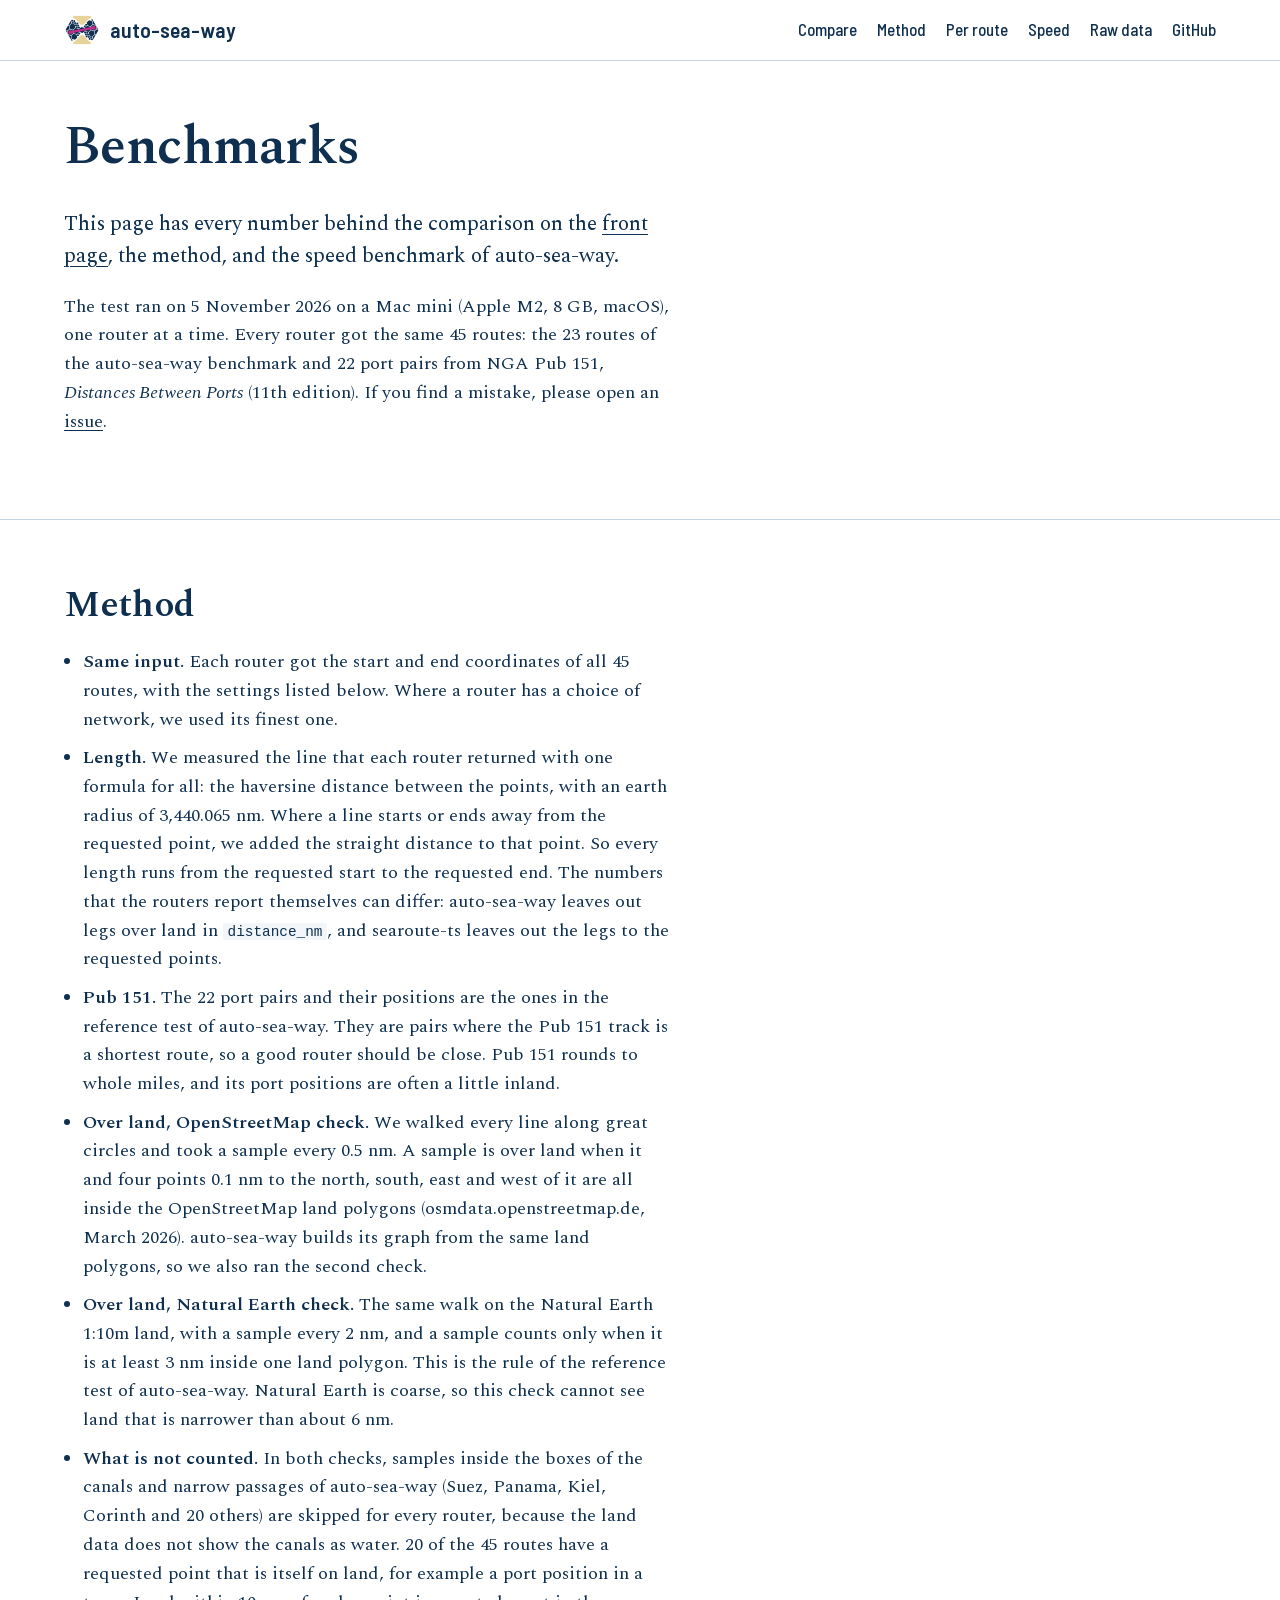
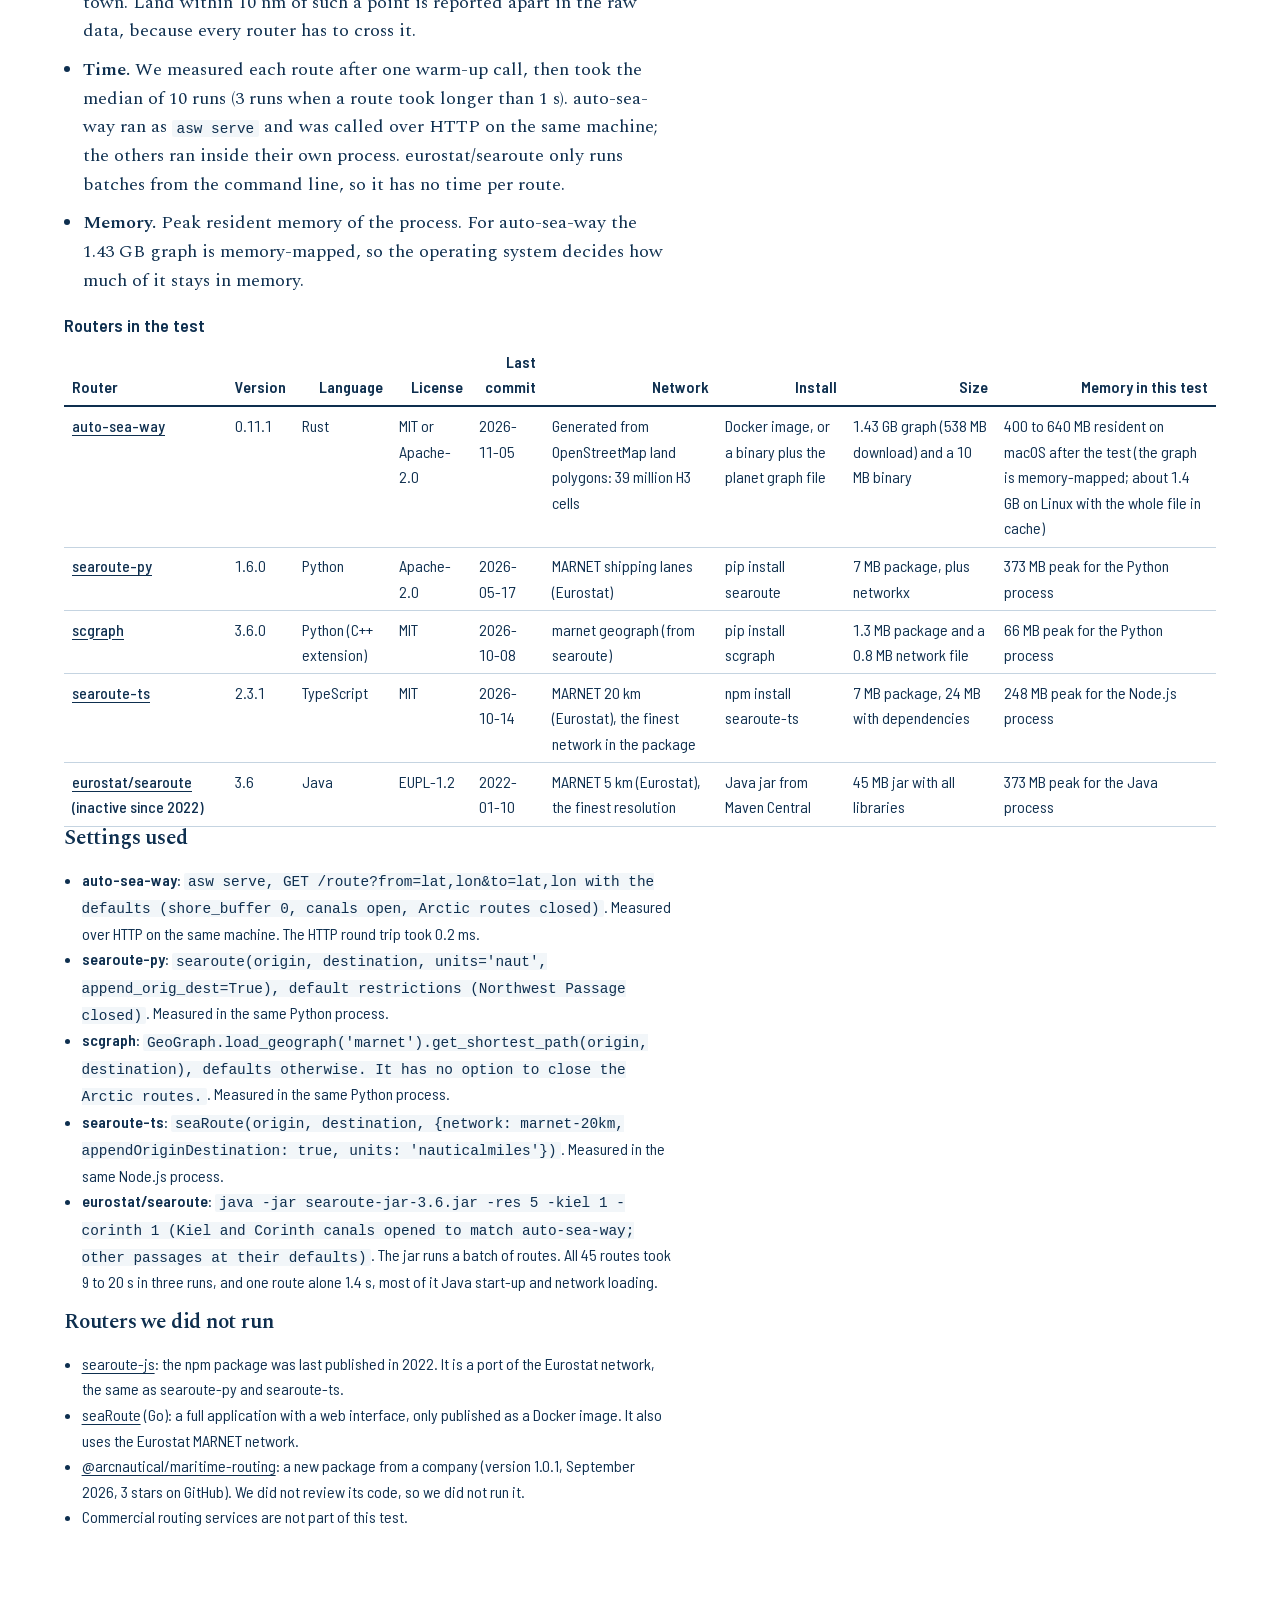
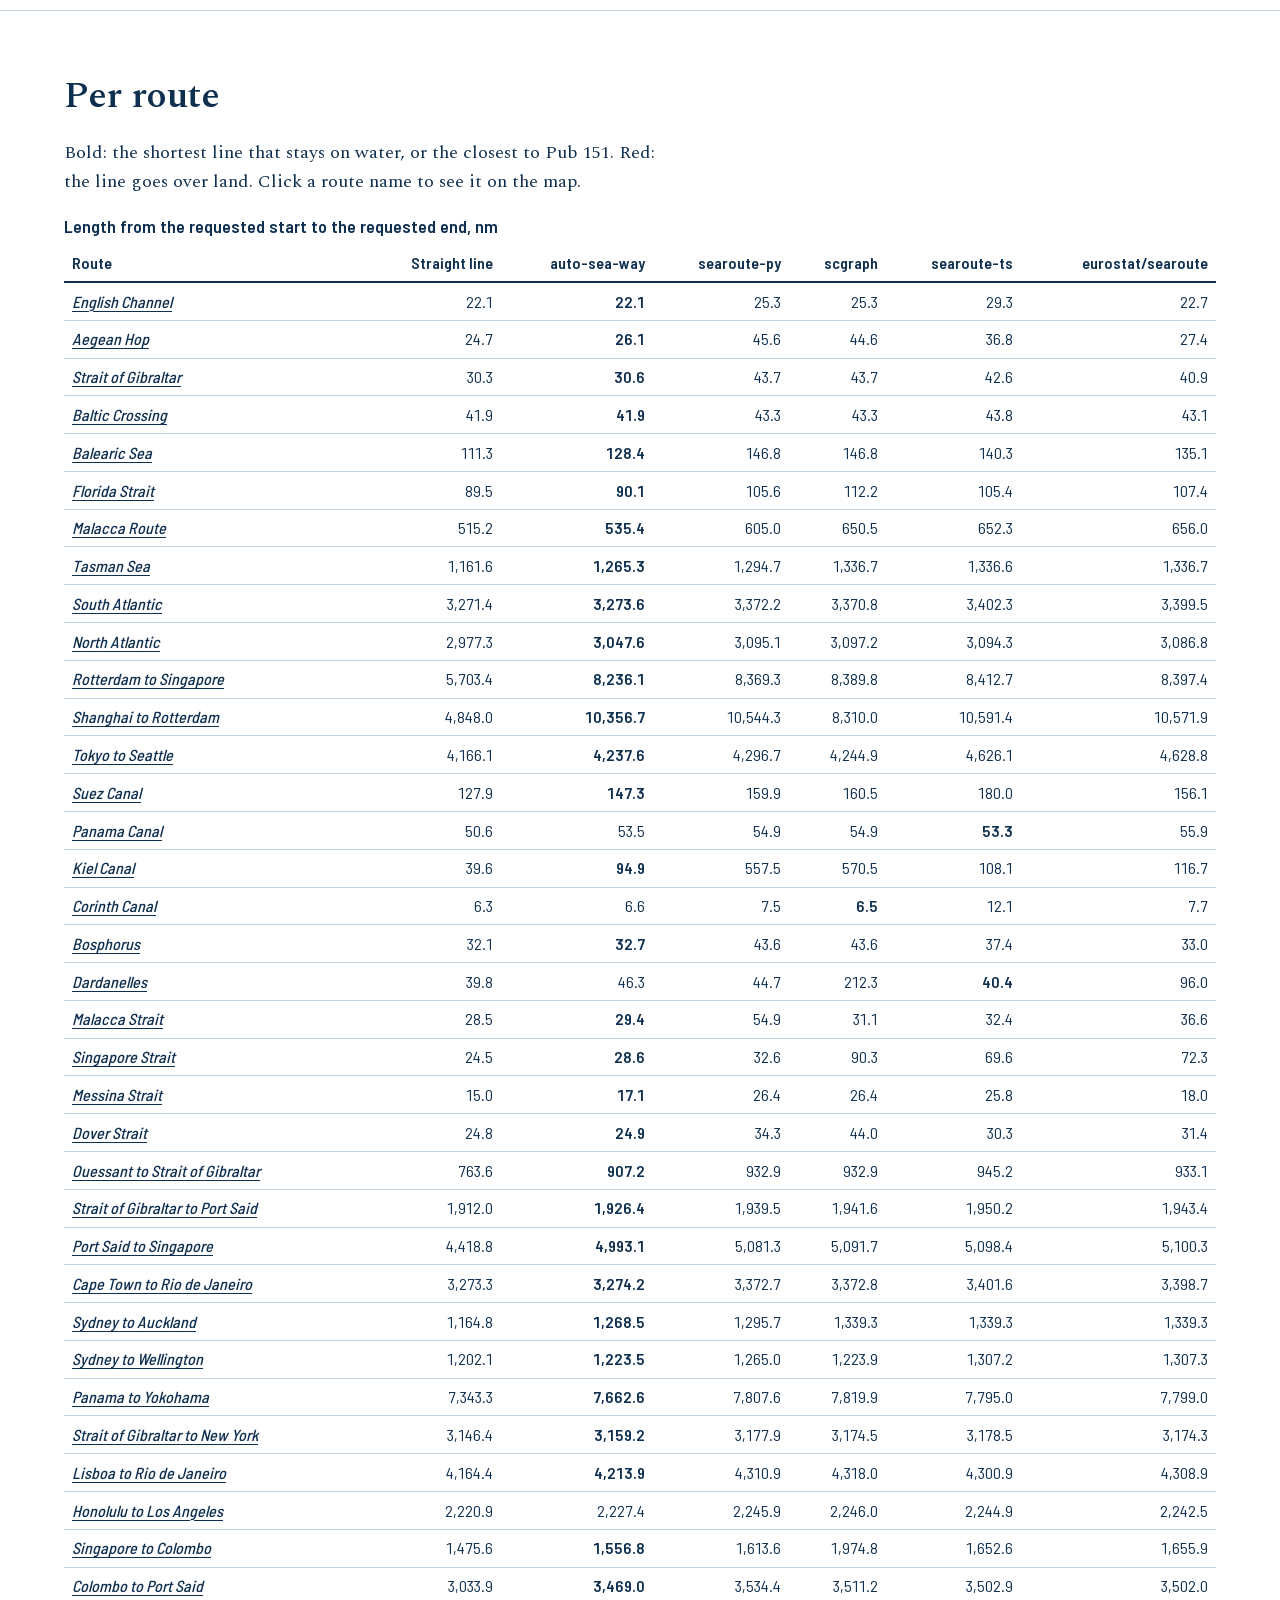
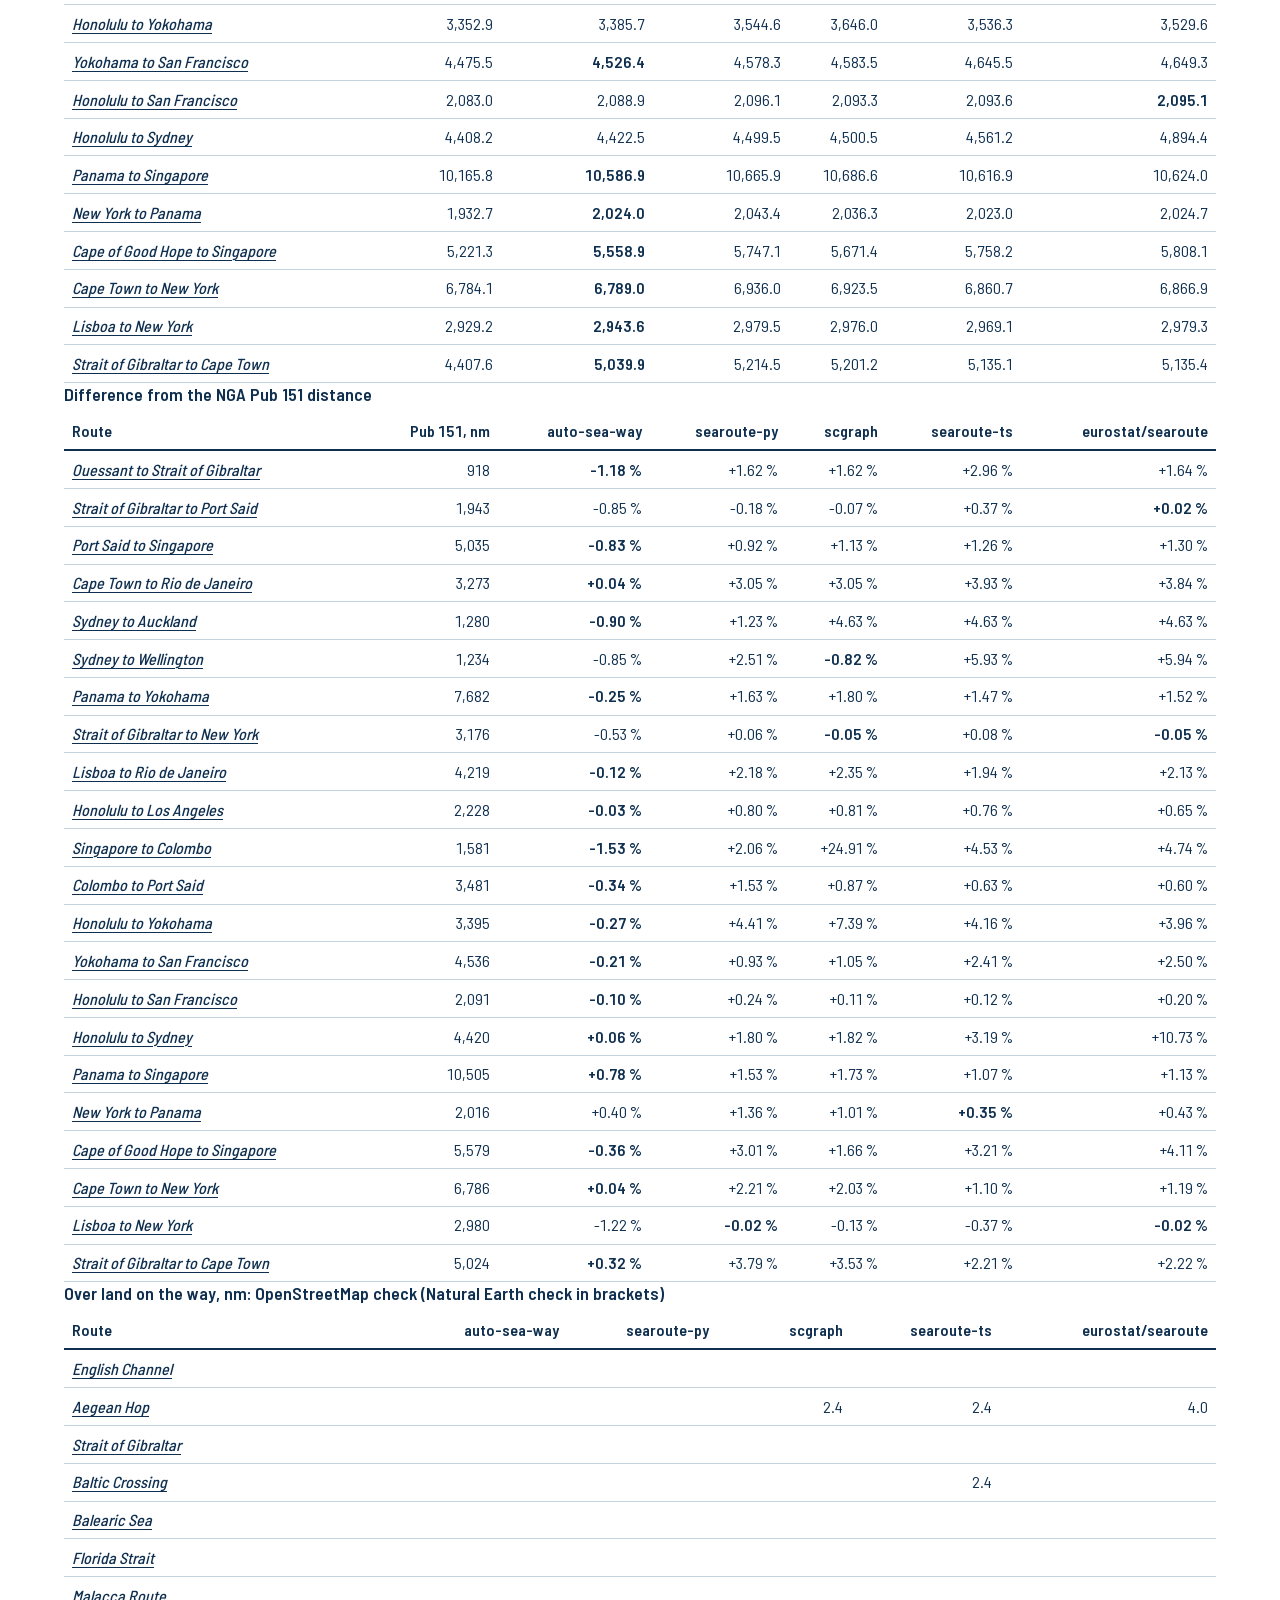
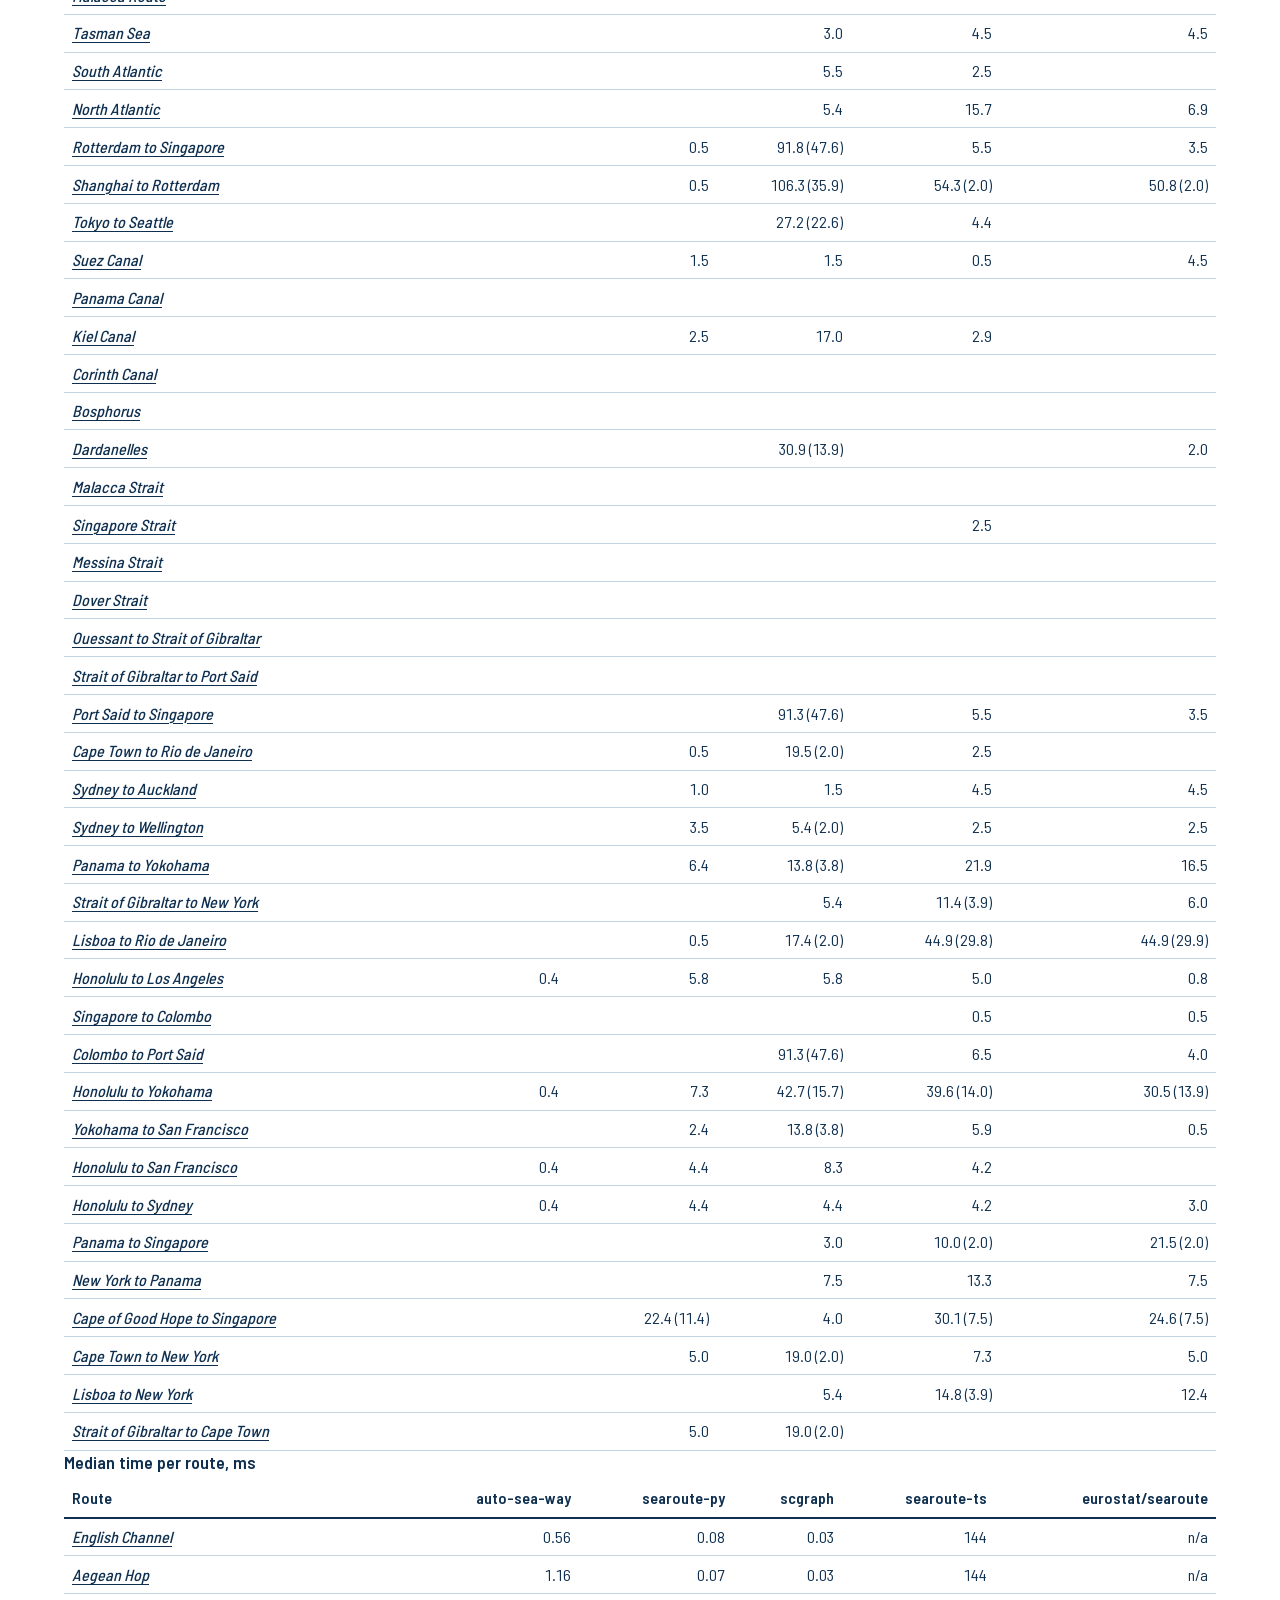
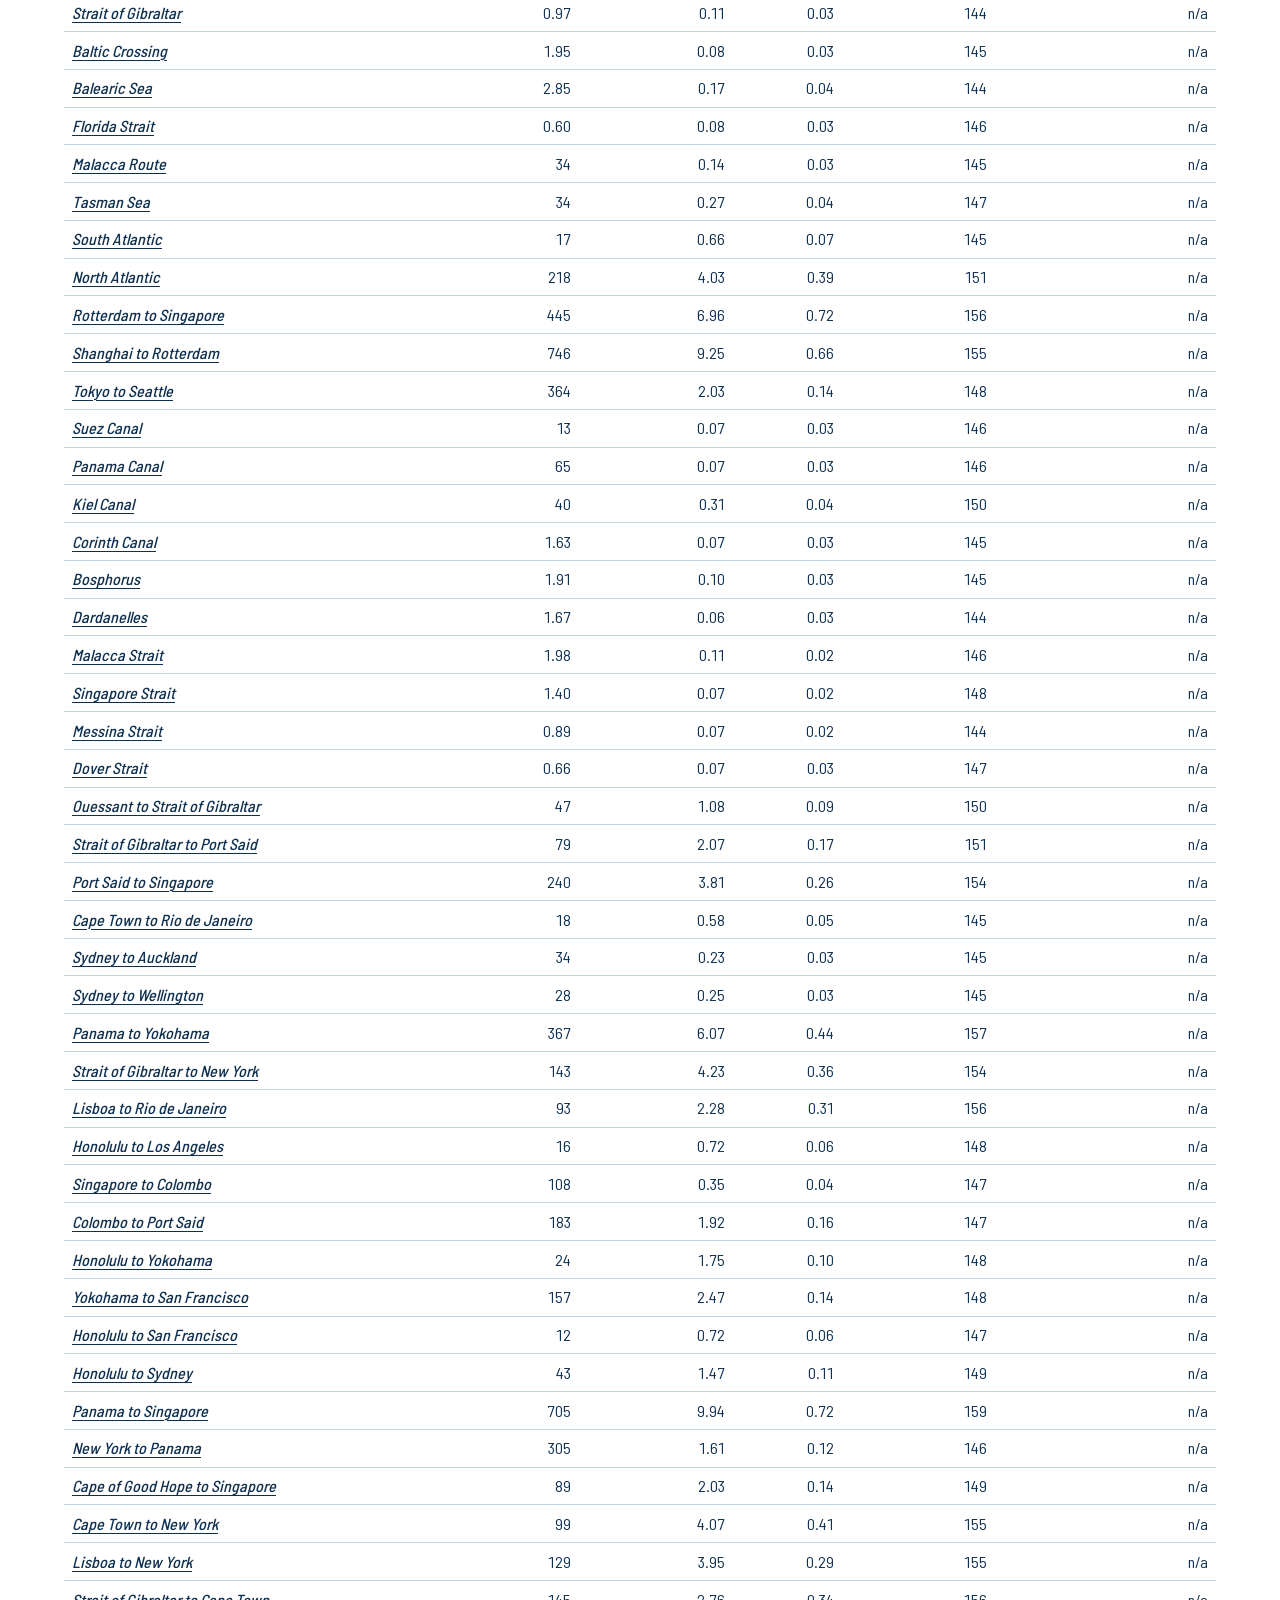
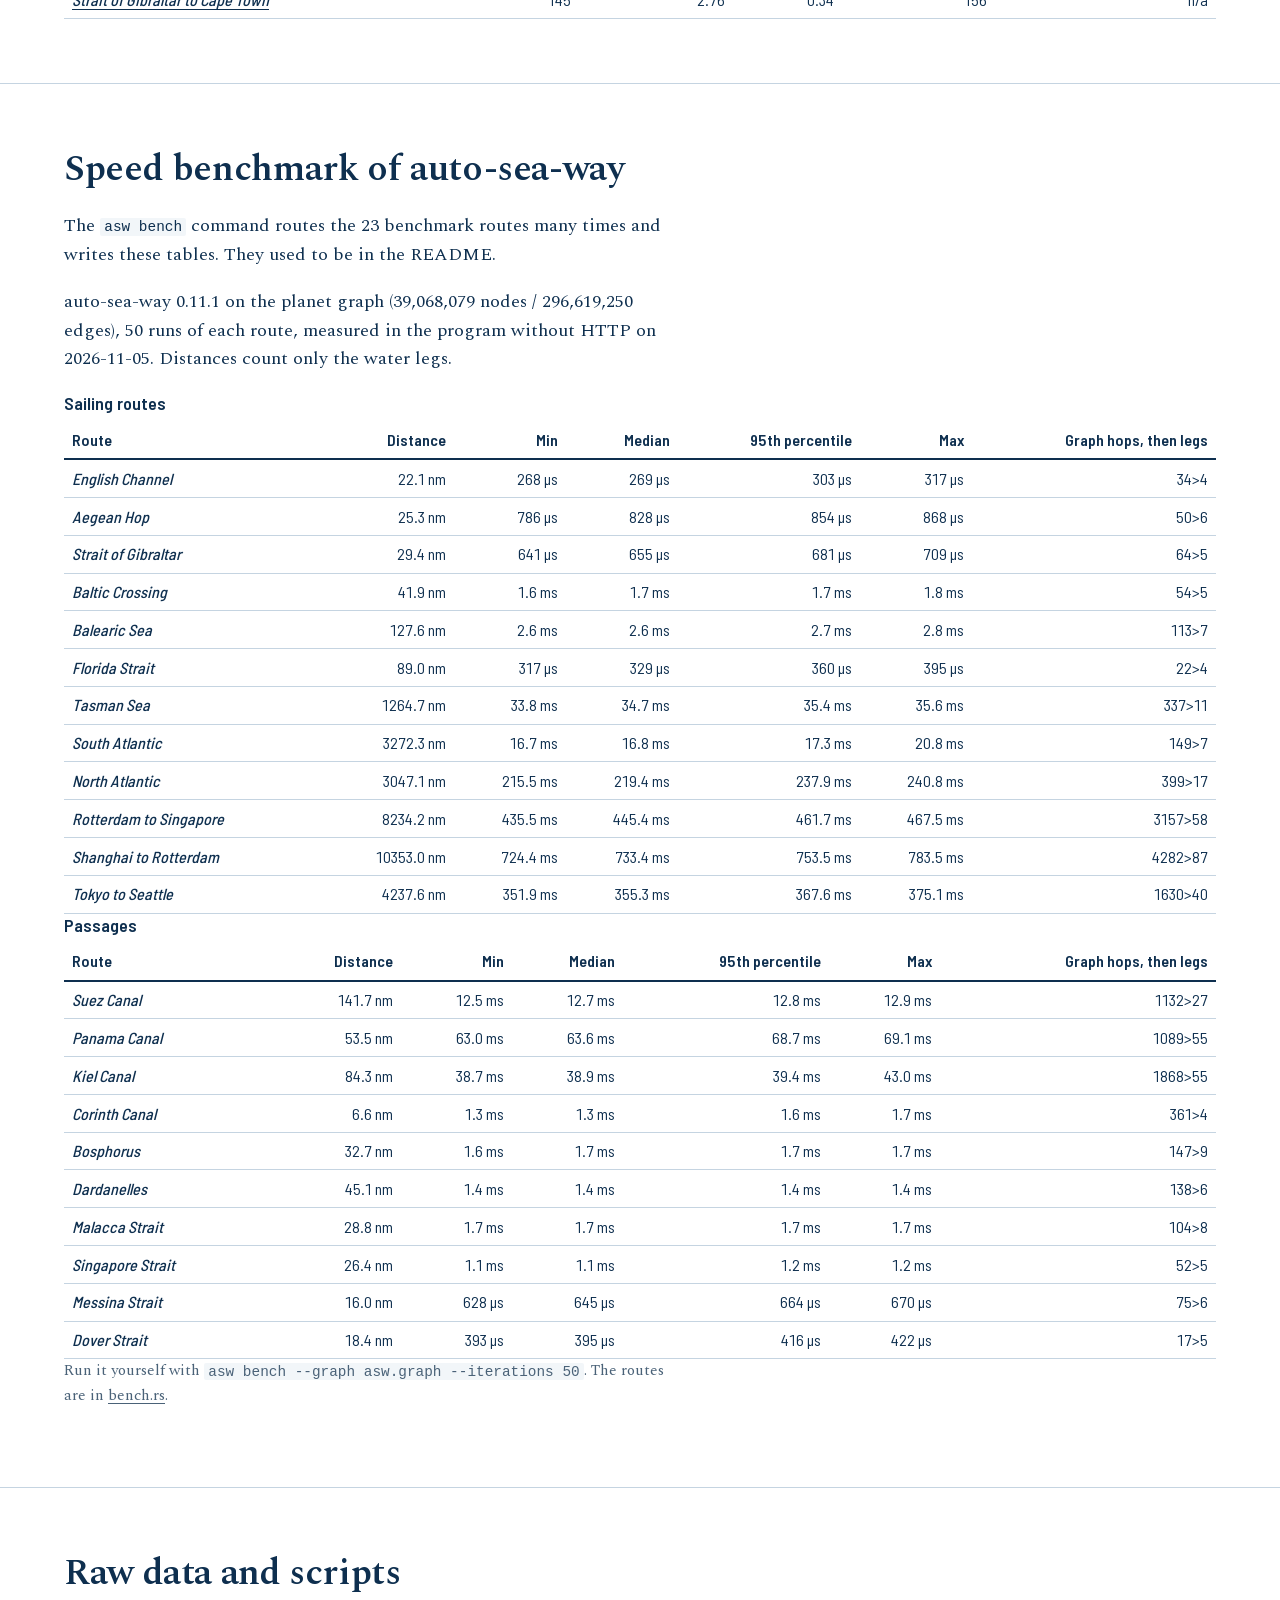
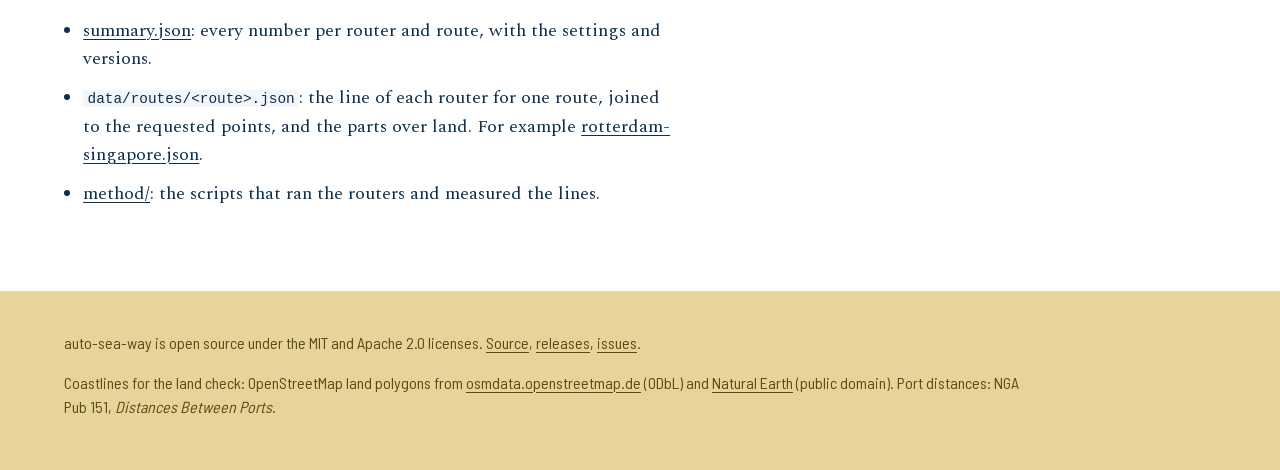
==== benchmarks.html @ 329eb4e3 "Website with the sea router comparison of 5 November 2026" ====
<!doctype html>
<html lang="en">
<head>
<meta charset="utf-8">
<meta name="viewport" content="width=device-width, initial-scale=1">
<title>auto-sea-way benchmarks</title>
<meta name="description" content="Method, per-route numbers and raw data of the comparison of auto-sea-way with four other open source sea routers, and the speed benchmark of auto-sea-way.">
<meta name="theme-color" content="#0e2f4f">
<link rel="icon" href="favicon.svg" type="image/svg+xml">
<link rel="apple-touch-icon" href="apple-touch-icon.png">
<link rel="stylesheet" href="style.css">
</head>
<body>
<a class="skip" href="#main">Skip to the content</a>
<header class="top">
  <div class="wrap">
    <a class="brand" href="./"><img src="img/logo.svg" alt="" width="36" height="36">auto-sea-way</a>
    <nav aria-label="Main">
      <a href="./#compare">Compare</a>
      <a href="#method">Method</a>
      <a href="#routes">Per route</a>
      <a href="#speed">Speed</a>
      <a href="#data">Raw data</a>
      <a href="https://github.com/auto-sea-way/asw">GitHub</a>
    </nav>
  </div>
</header>

<main id="main">
<section class="hero">
  <div class="wrap" style="display:block">
    <h1>Benchmarks</h1>
    <p class="lead">This page has every number behind the comparison on the <a href="./">front page</a>, the method, and the speed benchmark of auto-sea-way.</p>
    <p>The test ran on 5 November 2026 on a Mac mini (Apple M2, 8 GB, macOS), one router at a time. Every router got the same 45 routes: the 23 routes of the auto-sea-way benchmark and 22 port pairs from NGA Pub 151, <em>Distances Between Ports</em> (11th edition). If you find a mistake, please open an <a href="https://github.com/auto-sea-way/asw/issues">issue</a>.</p>
  </div>
</section>

<section id="method">
  <div class="wrap">
    <h2>Method</h2>
    <ul class="plain">
      <li><strong>Same input.</strong> Each router got the start and end coordinates of all 45 routes, with the settings listed below. Where a router has a choice of network, we used its finest one.</li>
      <li><strong>Length.</strong> We measured the line that each router returned with one formula for all: the haversine distance between the points, with an earth radius of 3,440.065 nm. Where a line starts or ends away from the requested point, we added the straight distance to that point. So every length runs from the requested start to the requested end. The numbers that the routers report themselves can differ: auto-sea-way leaves out legs over land in <code>distance_nm</code>, and searoute-ts leaves out the legs to the requested points.</li>
      <li><strong>Pub 151.</strong> The 22 port pairs and their positions are the ones in the reference test of auto-sea-way. They are pairs where the Pub 151 track is a shortest route, so a good router should be close. Pub 151 rounds to whole miles, and its port positions are often a little inland.</li>
      <li><strong>Over land, OpenStreetMap check.</strong> We walked every line along great circles and took a sample every 0.5 nm. A sample is over land when it and four points 0.1 nm to the north, south, east and west of it are all inside the OpenStreetMap land polygons (osmdata.openstreetmap.de, March 2026). auto-sea-way builds its graph from the same land polygons, so we also ran the second check.</li>
      <li><strong>Over land, Natural Earth check.</strong> The same walk on the Natural Earth 1:10m land, with a sample every 2 nm, and a sample counts only when it is at least 3 nm inside one land polygon. This is the rule of the reference test of auto-sea-way. Natural Earth is coarse, so this check cannot see land that is narrower than about 6 nm.</li>
      <li><strong>What is not counted.</strong> In both checks, samples inside the boxes of the canals and narrow passages of auto-sea-way (Suez, Panama, Kiel, Corinth and 20 others) are skipped for every router, because the land data does not show the canals as water. 20 of the 45 routes have a requested point that is itself on land, for example a port position in a town. Land within 10 nm of such a point is reported apart in the raw data, because every router has to cross it.</li>
      <li><strong>Time.</strong> We measured each route after one warm-up call, then took the median of 10 runs (3 runs when a route took longer than 1 s). auto-sea-way ran as <code>asw serve</code> and was called over HTTP on the same machine; the others ran inside their own process. eurostat/searoute only runs batches from the command line, so it has no time per route.</li>
      <li><strong>Memory.</strong> Peak resident memory of the process. For auto-sea-way the 1.43 GB graph is memory-mapped, so the operating system decides how much of it stays in memory.</li>
    </ul>
<!-- build:tools -->
<div class="scroll"><table>
<caption>Routers in the test</caption>
<thead><tr><th scope="col">Router</th><th scope="col">Version</th><th scope="col">Language</th><th scope="col">License</th><th scope="col">Last commit</th><th scope="col">Network</th><th scope="col">Install</th><th scope="col">Size</th><th scope="col">Memory in this test</th></tr></thead>
<tbody>
<tr><th scope="row"><a href="https://github.com/auto-sea-way/asw">auto-sea-way</a></th><td class="text">0.11.1</td><td class="text">Rust</td><td class="text">MIT or Apache-2.0</td><td class="text">2026-11-05</td><td class="text">Generated from OpenStreetMap land polygons: 39 million H3 cells</td><td class="text">Docker image, or a binary plus the planet graph file</td><td class="text">1.43 GB graph (538 MB download) and a 10 MB binary</td><td class="text">400 to 640 MB resident on macOS after the test (the graph is memory-mapped; about 1.4 GB on Linux with the whole file in cache)</td></tr>
<tr><th scope="row"><a href="https://github.com/genthalili/searoute-py">searoute-py</a></th><td class="text">1.6.0</td><td class="text">Python</td><td class="text">Apache-2.0</td><td class="text">2026-05-17</td><td class="text">MARNET shipping lanes (Eurostat)</td><td class="text">pip install searoute</td><td class="text">7 MB package, plus networkx</td><td class="text">373 MB peak for the Python process</td></tr>
<tr><th scope="row"><a href="https://github.com/connor-makowski/scgraph">scgraph</a></th><td class="text">3.6.0</td><td class="text">Python (C++ extension)</td><td class="text">MIT</td><td class="text">2026-10-08</td><td class="text">marnet geograph (from searoute)</td><td class="text">pip install scgraph</td><td class="text">1.3 MB package and a 0.8 MB network file</td><td class="text">66 MB peak for the Python process</td></tr>
<tr><th scope="row"><a href="https://github.com/mayurrawte/searoute-ts">searoute-ts</a></th><td class="text">2.3.1</td><td class="text">TypeScript</td><td class="text">MIT</td><td class="text">2026-10-14</td><td class="text">MARNET 20 km (Eurostat), the finest network in the package</td><td class="text">npm install searoute-ts</td><td class="text">7 MB package, 24 MB with dependencies</td><td class="text">248 MB peak for the Node.js process</td></tr>
<tr><th scope="row"><a href="https://github.com/eurostat/searoute">eurostat/searoute</a> (inactive since 2022)</th><td class="text">3.6</td><td class="text">Java</td><td class="text">EUPL-1.2</td><td class="text">2022-01-10</td><td class="text">MARNET 5 km (Eurostat), the finest resolution</td><td class="text">Java jar from Maven Central</td><td class="text">45 MB jar with all libraries</td><td class="text">373 MB peak for the Java process</td></tr>
</tbody></table></div>
<h3>Settings used</h3>
<ul class="note-list"><li><strong>auto-sea-way</strong>: <code>asw serve, GET /route?from=lat,lon&amp;to=lat,lon with the defaults (shore_buffer 0, canals open, Arctic routes closed)</code>. Measured over HTTP on the same machine. The HTTP round trip took 0.2 ms.</li><li><strong>searoute-py</strong>: <code>searoute(origin, destination, units=&#x27;naut&#x27;, append_orig_dest=True), default restrictions (Northwest Passage closed)</code>. Measured in the same Python process.</li><li><strong>scgraph</strong>: <code>GeoGraph.load_geograph(&#x27;marnet&#x27;).get_shortest_path(origin, destination), defaults otherwise. It has no option to close the Arctic routes.</code>. Measured in the same Python process.</li><li><strong>searoute-ts</strong>: <code>seaRoute(origin, destination, {network: marnet-20km, appendOriginDestination: true, units: &#x27;nauticalmiles&#x27;})</code>. Measured in the same Node.js process.</li><li><strong>eurostat/searoute</strong>: <code>java -jar searoute-jar-3.6.jar -res 5 -kiel 1 -corinth 1 (Kiel and Corinth canals opened to match auto-sea-way; other passages at their defaults)</code>. The jar runs a batch of routes. All 45 routes took 9 to 20 s in three runs, and one route alone 1.4 s, most of it Java start-up and network loading.</li></ul>
<!-- /build:tools -->
    <h3>Routers we did not run</h3>
    <ul class="note-list">
      <li><a href="https://github.com/johnx25bd/searoute">searoute-js</a>: the npm package was last published in 2022. It is a port of the Eurostat network, the same as searoute-py and searoute-ts.</li>
      <li><a href="https://github.com/captv89/seaRoute">seaRoute</a> (Go): a full application with a web interface, only published as a Docker image. It also uses the Eurostat MARNET network.</li>
      <li><a href="https://www.npmjs.com/package/@arcnautical/maritime-routing">@arcnautical/maritime-routing</a>: a new package from a company (version 1.0.1, September 2026, 3 stars on GitHub). We did not review its code, so we did not run it.</li>
      <li>Commercial routing services are not part of this test.</li>
    </ul>
  </div>
</section>

<section id="routes">
  <div class="wrap">
    <h2>Per route</h2>
    <p>Bold: the shortest line that stays on water, or the closest to Pub 151. Red: the line goes over land. Click a route name to see it on the map.</p>
<!-- build:length -->
<div class="scroll"><table>
<caption>Length from the requested start to the requested end, nm</caption>
<thead><tr><th scope="col">Route</th><th scope="col">Straight line</th><th scope="col">auto-sea-way</th><th scope="col">searoute-py</th><th scope="col">scgraph</th><th scope="col">searoute-ts</th><th scope="col">eurostat/searoute</th></tr></thead>
<tbody>
<tr><th scope="row"><a class="water" href="index.html#route=english-channel">English Channel</a></th><td>22.1</td><td class="best">22.1</td><td class="">25.3</td><td class="">25.3</td><td class="">29.3</td><td class="">22.7</td></tr>
<tr><th scope="row"><a class="water" href="index.html#route=aegean-hop">Aegean Hop</a></th><td>24.7</td><td class="best">26.1</td><td class="">45.6</td><td class="land">44.6</td><td class="land">36.8</td><td class="land">27.4</td></tr>
<tr><th scope="row"><a class="water" href="index.html#route=strait-of-gibraltar">Strait of Gibraltar</a></th><td>30.3</td><td class="best">30.6</td><td class="">43.7</td><td class="">43.7</td><td class="">42.6</td><td class="">40.9</td></tr>
<tr><th scope="row"><a class="water" href="index.html#route=baltic-crossing">Baltic Crossing</a></th><td>41.9</td><td class="best">41.9</td><td class="">43.3</td><td class="">43.3</td><td class="land">43.8</td><td class="">43.1</td></tr>
<tr><th scope="row"><a class="water" href="index.html#route=balearic-sea">Balearic Sea</a></th><td>111.3</td><td class="best">128.4</td><td class="">146.8</td><td class="">146.8</td><td class="">140.3</td><td class="">135.1</td></tr>
<tr><th scope="row"><a class="water" href="index.html#route=florida-strait">Florida Strait</a></th><td>89.5</td><td class="best">90.1</td><td class="">105.6</td><td class="">112.2</td><td class="">105.4</td><td class="">107.4</td></tr>
<tr><th scope="row"><a class="water" href="index.html#route=malacca-route">Malacca Route</a></th><td>515.2</td><td class="best">535.4</td><td class="">605.0</td><td class="">650.5</td><td class="">652.3</td><td class="">656.0</td></tr>
<tr><th scope="row"><a class="water" href="index.html#route=tasman-sea">Tasman Sea</a></th><td>1,161.6</td><td class="best">1,265.3</td><td class="">1,294.7</td><td class="land">1,336.7</td><td class="land">1,336.6</td><td class="land">1,336.7</td></tr>
<tr><th scope="row"><a class="water" href="index.html#route=south-atlantic">South Atlantic</a></th><td>3,271.4</td><td class="best">3,273.6</td><td class="">3,372.2</td><td class="land">3,370.8</td><td class="land">3,402.3</td><td class="">3,399.5</td></tr>
<tr><th scope="row"><a class="water" href="index.html#route=north-atlantic">North Atlantic</a></th><td>2,977.3</td><td class="best">3,047.6</td><td class="">3,095.1</td><td class="land">3,097.2</td><td class="land">3,094.3</td><td class="land">3,086.8</td></tr>
<tr><th scope="row"><a class="water" href="index.html#route=rotterdam-singapore">Rotterdam to Singapore</a></th><td>5,703.4</td><td class="best">8,236.1</td><td class="land">8,369.3</td><td class="land">8,389.8</td><td class="land">8,412.7</td><td class="land">8,397.4</td></tr>
<tr><th scope="row"><a class="water" href="index.html#route=shanghai-rotterdam">Shanghai to Rotterdam</a></th><td>4,848.0</td><td class="best">10,356.7</td><td class="land">10,544.3</td><td class="land">8,310.0</td><td class="land">10,591.4</td><td class="land">10,571.9</td></tr>
<tr><th scope="row"><a class="water" href="index.html#route=tokyo-seattle">Tokyo to Seattle</a></th><td>4,166.1</td><td class="best">4,237.6</td><td class="">4,296.7</td><td class="land">4,244.9</td><td class="land">4,626.1</td><td class="">4,628.8</td></tr>
<tr><th scope="row"><a class="water" href="index.html#route=suez-canal">Suez Canal</a></th><td>127.9</td><td class="best">147.3</td><td class="land">159.9</td><td class="land">160.5</td><td class="land">180.0</td><td class="land">156.1</td></tr>
<tr><th scope="row"><a class="water" href="index.html#route=panama-canal">Panama Canal</a></th><td>50.6</td><td class="">53.5</td><td class="">54.9</td><td class="">54.9</td><td class="best">53.3</td><td class="">55.9</td></tr>
<tr><th scope="row"><a class="water" href="index.html#route=kiel-canal">Kiel Canal</a></th><td>39.6</td><td class="best">94.9</td><td class="land">557.5</td><td class="land">570.5</td><td class="land">108.1</td><td class="">116.7</td></tr>
<tr><th scope="row"><a class="water" href="index.html#route=corinth-canal">Corinth Canal</a></th><td>6.3</td><td class="">6.6</td><td class="">7.5</td><td class="best">6.5</td><td class="">12.1</td><td class="">7.7</td></tr>
<tr><th scope="row"><a class="water" href="index.html#route=bosphorus">Bosphorus</a></th><td>32.1</td><td class="best">32.7</td><td class="">43.6</td><td class="">43.6</td><td class="">37.4</td><td class="">33.0</td></tr>
<tr><th scope="row"><a class="water" href="index.html#route=dardanelles">Dardanelles</a></th><td>39.8</td><td class="">46.3</td><td class="">44.7</td><td class="land">212.3</td><td class="best">40.4</td><td class="land">96.0</td></tr>
<tr><th scope="row"><a class="water" href="index.html#route=malacca-strait">Malacca Strait</a></th><td>28.5</td><td class="best">29.4</td><td class="">54.9</td><td class="">31.1</td><td class="">32.4</td><td class="">36.6</td></tr>
<tr><th scope="row"><a class="water" href="index.html#route=singapore-strait">Singapore Strait</a></th><td>24.5</td><td class="best">28.6</td><td class="">32.6</td><td class="">90.3</td><td class="land">69.6</td><td class="">72.3</td></tr>
<tr><th scope="row"><a class="water" href="index.html#route=messina-strait">Messina Strait</a></th><td>15.0</td><td class="best">17.1</td><td class="">26.4</td><td class="">26.4</td><td class="">25.8</td><td class="">18.0</td></tr>
<tr><th scope="row"><a class="water" href="index.html#route=dover-strait">Dover Strait</a></th><td>24.8</td><td class="best">24.9</td><td class="">34.3</td><td class="">44.0</td><td class="">30.3</td><td class="">31.4</td></tr>
<tr><th scope="row"><a class="water" href="index.html#route=ouessant-strait-of-gibraltar">Ouessant to Strait of Gibraltar</a></th><td>763.6</td><td class="best">907.2</td><td class="">932.9</td><td class="">932.9</td><td class="">945.2</td><td class="">933.1</td></tr>
<tr><th scope="row"><a class="water" href="index.html#route=strait-of-gibraltar-port-said">Strait of Gibraltar to Port Said</a></th><td>1,912.0</td><td class="best">1,926.4</td><td class="">1,939.5</td><td class="">1,941.6</td><td class="">1,950.2</td><td class="">1,943.4</td></tr>
<tr><th scope="row"><a class="water" href="index.html#route=port-said-singapore">Port Said to Singapore</a></th><td>4,418.8</td><td class="best">4,993.1</td><td class="">5,081.3</td><td class="land">5,091.7</td><td class="land">5,098.4</td><td class="land">5,100.3</td></tr>
<tr><th scope="row"><a class="water" href="index.html#route=cape-town-rio-de-janeiro">Cape Town to Rio de Janeiro</a></th><td>3,273.3</td><td class="best">3,274.2</td><td class="land">3,372.7</td><td class="land">3,372.8</td><td class="land">3,401.6</td><td class="">3,398.7</td></tr>
<tr><th scope="row"><a class="water" href="index.html#route=sydney-auckland">Sydney to Auckland</a></th><td>1,164.8</td><td class="best">1,268.5</td><td class="land">1,295.7</td><td class="land">1,339.3</td><td class="land">1,339.3</td><td class="land">1,339.3</td></tr>
<tr><th scope="row"><a class="water" href="index.html#route=sydney-wellington">Sydney to Wellington</a></th><td>1,202.1</td><td class="best">1,223.5</td><td class="land">1,265.0</td><td class="land">1,223.9</td><td class="land">1,307.2</td><td class="land">1,307.3</td></tr>
<tr><th scope="row"><a class="water" href="index.html#route=panama-yokohama">Panama to Yokohama</a></th><td>7,343.3</td><td class="best">7,662.6</td><td class="land">7,807.6</td><td class="land">7,819.9</td><td class="land">7,795.0</td><td class="land">7,799.0</td></tr>
<tr><th scope="row"><a class="water" href="index.html#route=strait-of-gibraltar-new-york">Strait of Gibraltar to New York</a></th><td>3,146.4</td><td class="best">3,159.2</td><td class="">3,177.9</td><td class="land">3,174.5</td><td class="land">3,178.5</td><td class="land">3,174.3</td></tr>
<tr><th scope="row"><a class="water" href="index.html#route=lisboa-rio-de-janeiro">Lisboa to Rio de Janeiro</a></th><td>4,164.4</td><td class="best">4,213.9</td><td class="land">4,310.9</td><td class="land">4,318.0</td><td class="land">4,300.9</td><td class="land">4,308.9</td></tr>
<tr><th scope="row"><a class="water" href="index.html#route=honolulu-los-angeles">Honolulu to Los Angeles</a></th><td>2,220.9</td><td class="land">2,227.4</td><td class="land">2,245.9</td><td class="land">2,246.0</td><td class="land">2,244.9</td><td class="land">2,242.5</td></tr>
<tr><th scope="row"><a class="water" href="index.html#route=singapore-colombo">Singapore to Colombo</a></th><td>1,475.6</td><td class="best">1,556.8</td><td class="">1,613.6</td><td class="">1,974.8</td><td class="land">1,652.6</td><td class="land">1,655.9</td></tr>
<tr><th scope="row"><a class="water" href="index.html#route=colombo-port-said">Colombo to Port Said</a></th><td>3,033.9</td><td class="best">3,469.0</td><td class="">3,534.4</td><td class="land">3,511.2</td><td class="land">3,502.9</td><td class="land">3,502.0</td></tr>
<tr><th scope="row"><a class="water" href="index.html#route=honolulu-yokohama">Honolulu to Yokohama</a></th><td>3,352.9</td><td class="land">3,385.7</td><td class="land">3,544.6</td><td class="land">3,646.0</td><td class="land">3,536.3</td><td class="land">3,529.6</td></tr>
<tr><th scope="row"><a class="water" href="index.html#route=yokohama-san-francisco">Yokohama to San Francisco</a></th><td>4,475.5</td><td class="best">4,526.4</td><td class="land">4,578.3</td><td class="land">4,583.5</td><td class="land">4,645.5</td><td class="land">4,649.3</td></tr>
<tr><th scope="row"><a class="water" href="index.html#route=honolulu-san-francisco">Honolulu to San Francisco</a></th><td>2,083.0</td><td class="land">2,088.9</td><td class="land">2,096.1</td><td class="land">2,093.3</td><td class="land">2,093.6</td><td class="best">2,095.1</td></tr>
<tr><th scope="row"><a class="water" href="index.html#route=honolulu-sydney">Honolulu to Sydney</a></th><td>4,408.2</td><td class="land">4,422.5</td><td class="land">4,499.5</td><td class="land">4,500.5</td><td class="land">4,561.2</td><td class="land">4,894.4</td></tr>
<tr><th scope="row"><a class="water" href="index.html#route=panama-singapore">Panama to Singapore</a></th><td>10,165.8</td><td class="best">10,586.9</td><td class="">10,665.9</td><td class="land">10,686.6</td><td class="land">10,616.9</td><td class="land">10,624.0</td></tr>
<tr><th scope="row"><a class="water" href="index.html#route=new-york-panama">New York to Panama</a></th><td>1,932.7</td><td class="best">2,024.0</td><td class="">2,043.4</td><td class="land">2,036.3</td><td class="land">2,023.0</td><td class="land">2,024.7</td></tr>
<tr><th scope="row"><a class="water" href="index.html#route=cape-of-good-hope-singapore">Cape of Good Hope to Singapore</a></th><td>5,221.3</td><td class="best">5,558.9</td><td class="land">5,747.1</td><td class="land">5,671.4</td><td class="land">5,758.2</td><td class="land">5,808.1</td></tr>
<tr><th scope="row"><a class="water" href="index.html#route=cape-town-new-york">Cape Town to New York</a></th><td>6,784.1</td><td class="best">6,789.0</td><td class="land">6,936.0</td><td class="land">6,923.5</td><td class="land">6,860.7</td><td class="land">6,866.9</td></tr>
<tr><th scope="row"><a class="water" href="index.html#route=lisboa-new-york">Lisboa to New York</a></th><td>2,929.2</td><td class="best">2,943.6</td><td class="">2,979.5</td><td class="land">2,976.0</td><td class="land">2,969.1</td><td class="land">2,979.3</td></tr>
<tr><th scope="row"><a class="water" href="index.html#route=strait-of-gibraltar-cape-town">Strait of Gibraltar to Cape Town</a></th><td>4,407.6</td><td class="best">5,039.9</td><td class="land">5,214.5</td><td class="land">5,201.2</td><td class="">5,135.1</td><td class="">5,135.4</td></tr>
</tbody></table></div>
<!-- /build:length -->
<!-- build:pub -->
<div class="scroll"><table>
<caption>Difference from the NGA Pub 151 distance</caption>
<thead><tr><th scope="col">Route</th><th scope="col">Pub 151, nm</th><th scope="col">auto-sea-way</th><th scope="col">searoute-py</th><th scope="col">scgraph</th><th scope="col">searoute-ts</th><th scope="col">eurostat/searoute</th></tr></thead>
<tbody>
<tr><th scope="row"><a class="water" href="index.html#route=ouessant-strait-of-gibraltar">Ouessant to Strait of Gibraltar</a></th><td>918</td><td class="best">-1.18&nbsp;%</td><td class="">+1.62&nbsp;%</td><td class="">+1.62&nbsp;%</td><td class="">+2.96&nbsp;%</td><td class="">+1.64&nbsp;%</td></tr>
<tr><th scope="row"><a class="water" href="index.html#route=strait-of-gibraltar-port-said">Strait of Gibraltar to Port Said</a></th><td>1,943</td><td class="">-0.85&nbsp;%</td><td class="">-0.18&nbsp;%</td><td class="">-0.07&nbsp;%</td><td class="">+0.37&nbsp;%</td><td class="best">+0.02&nbsp;%</td></tr>
<tr><th scope="row"><a class="water" href="index.html#route=port-said-singapore">Port Said to Singapore</a></th><td>5,035</td><td class="best">-0.83&nbsp;%</td><td class="">+0.92&nbsp;%</td><td class="">+1.13&nbsp;%</td><td class="">+1.26&nbsp;%</td><td class="">+1.30&nbsp;%</td></tr>
<tr><th scope="row"><a class="water" href="index.html#route=cape-town-rio-de-janeiro">Cape Town to Rio de Janeiro</a></th><td>3,273</td><td class="best">+0.04&nbsp;%</td><td class="">+3.05&nbsp;%</td><td class="">+3.05&nbsp;%</td><td class="">+3.93&nbsp;%</td><td class="">+3.84&nbsp;%</td></tr>
<tr><th scope="row"><a class="water" href="index.html#route=sydney-auckland">Sydney to Auckland</a></th><td>1,280</td><td class="best">-0.90&nbsp;%</td><td class="">+1.23&nbsp;%</td><td class="">+4.63&nbsp;%</td><td class="">+4.63&nbsp;%</td><td class="">+4.63&nbsp;%</td></tr>
<tr><th scope="row"><a class="water" href="index.html#route=sydney-wellington">Sydney to Wellington</a></th><td>1,234</td><td class="">-0.85&nbsp;%</td><td class="">+2.51&nbsp;%</td><td class="best">-0.82&nbsp;%</td><td class="">+5.93&nbsp;%</td><td class="">+5.94&nbsp;%</td></tr>
<tr><th scope="row"><a class="water" href="index.html#route=panama-yokohama">Panama to Yokohama</a></th><td>7,682</td><td class="best">-0.25&nbsp;%</td><td class="">+1.63&nbsp;%</td><td class="">+1.80&nbsp;%</td><td class="">+1.47&nbsp;%</td><td class="">+1.52&nbsp;%</td></tr>
<tr><th scope="row"><a class="water" href="index.html#route=strait-of-gibraltar-new-york">Strait of Gibraltar to New York</a></th><td>3,176</td><td class="">-0.53&nbsp;%</td><td class="">+0.06&nbsp;%</td><td class="best">-0.05&nbsp;%</td><td class="">+0.08&nbsp;%</td><td class="best">-0.05&nbsp;%</td></tr>
<tr><th scope="row"><a class="water" href="index.html#route=lisboa-rio-de-janeiro">Lisboa to Rio de Janeiro</a></th><td>4,219</td><td class="best">-0.12&nbsp;%</td><td class="">+2.18&nbsp;%</td><td class="">+2.35&nbsp;%</td><td class="">+1.94&nbsp;%</td><td class="">+2.13&nbsp;%</td></tr>
<tr><th scope="row"><a class="water" href="index.html#route=honolulu-los-angeles">Honolulu to Los Angeles</a></th><td>2,228</td><td class="best">-0.03&nbsp;%</td><td class="">+0.80&nbsp;%</td><td class="">+0.81&nbsp;%</td><td class="">+0.76&nbsp;%</td><td class="">+0.65&nbsp;%</td></tr>
<tr><th scope="row"><a class="water" href="index.html#route=singapore-colombo">Singapore to Colombo</a></th><td>1,581</td><td class="best">-1.53&nbsp;%</td><td class="">+2.06&nbsp;%</td><td class="">+24.91&nbsp;%</td><td class="">+4.53&nbsp;%</td><td class="">+4.74&nbsp;%</td></tr>
<tr><th scope="row"><a class="water" href="index.html#route=colombo-port-said">Colombo to Port Said</a></th><td>3,481</td><td class="best">-0.34&nbsp;%</td><td class="">+1.53&nbsp;%</td><td class="">+0.87&nbsp;%</td><td class="">+0.63&nbsp;%</td><td class="">+0.60&nbsp;%</td></tr>
<tr><th scope="row"><a class="water" href="index.html#route=honolulu-yokohama">Honolulu to Yokohama</a></th><td>3,395</td><td class="best">-0.27&nbsp;%</td><td class="">+4.41&nbsp;%</td><td class="">+7.39&nbsp;%</td><td class="">+4.16&nbsp;%</td><td class="">+3.96&nbsp;%</td></tr>
<tr><th scope="row"><a class="water" href="index.html#route=yokohama-san-francisco">Yokohama to San Francisco</a></th><td>4,536</td><td class="best">-0.21&nbsp;%</td><td class="">+0.93&nbsp;%</td><td class="">+1.05&nbsp;%</td><td class="">+2.41&nbsp;%</td><td class="">+2.50&nbsp;%</td></tr>
<tr><th scope="row"><a class="water" href="index.html#route=honolulu-san-francisco">Honolulu to San Francisco</a></th><td>2,091</td><td class="best">-0.10&nbsp;%</td><td class="">+0.24&nbsp;%</td><td class="">+0.11&nbsp;%</td><td class="">+0.12&nbsp;%</td><td class="">+0.20&nbsp;%</td></tr>
<tr><th scope="row"><a class="water" href="index.html#route=honolulu-sydney">Honolulu to Sydney</a></th><td>4,420</td><td class="best">+0.06&nbsp;%</td><td class="">+1.80&nbsp;%</td><td class="">+1.82&nbsp;%</td><td class="">+3.19&nbsp;%</td><td class="">+10.73&nbsp;%</td></tr>
<tr><th scope="row"><a class="water" href="index.html#route=panama-singapore">Panama to Singapore</a></th><td>10,505</td><td class="best">+0.78&nbsp;%</td><td class="">+1.53&nbsp;%</td><td class="">+1.73&nbsp;%</td><td class="">+1.07&nbsp;%</td><td class="">+1.13&nbsp;%</td></tr>
<tr><th scope="row"><a class="water" href="index.html#route=new-york-panama">New York to Panama</a></th><td>2,016</td><td class="">+0.40&nbsp;%</td><td class="">+1.36&nbsp;%</td><td class="">+1.01&nbsp;%</td><td class="best">+0.35&nbsp;%</td><td class="">+0.43&nbsp;%</td></tr>
<tr><th scope="row"><a class="water" href="index.html#route=cape-of-good-hope-singapore">Cape of Good Hope to Singapore</a></th><td>5,579</td><td class="best">-0.36&nbsp;%</td><td class="">+3.01&nbsp;%</td><td class="">+1.66&nbsp;%</td><td class="">+3.21&nbsp;%</td><td class="">+4.11&nbsp;%</td></tr>
<tr><th scope="row"><a class="water" href="index.html#route=cape-town-new-york">Cape Town to New York</a></th><td>6,786</td><td class="best">+0.04&nbsp;%</td><td class="">+2.21&nbsp;%</td><td class="">+2.03&nbsp;%</td><td class="">+1.10&nbsp;%</td><td class="">+1.19&nbsp;%</td></tr>
<tr><th scope="row"><a class="water" href="index.html#route=lisboa-new-york">Lisboa to New York</a></th><td>2,980</td><td class="">-1.22&nbsp;%</td><td class="best">-0.02&nbsp;%</td><td class="">-0.13&nbsp;%</td><td class="">-0.37&nbsp;%</td><td class="best">-0.02&nbsp;%</td></tr>
<tr><th scope="row"><a class="water" href="index.html#route=strait-of-gibraltar-cape-town">Strait of Gibraltar to Cape Town</a></th><td>5,024</td><td class="best">+0.32&nbsp;%</td><td class="">+3.79&nbsp;%</td><td class="">+3.53&nbsp;%</td><td class="">+2.21&nbsp;%</td><td class="">+2.22&nbsp;%</td></tr>
</tbody></table></div>
<!-- /build:pub -->
<!-- build:land -->
<div class="scroll"><table>
<caption>Over land on the way, nm: OpenStreetMap check (Natural Earth check in brackets)</caption>
<thead><tr><th scope="col">Route</th><th scope="col">auto-sea-way</th><th scope="col">searoute-py</th><th scope="col">scgraph</th><th scope="col">searoute-ts</th><th scope="col">eurostat/searoute</th></tr></thead>
<tbody>
<tr><th scope="row"><a class="water" href="index.html#route=english-channel">English Channel</a></th><td class=""></td><td class=""></td><td class=""></td><td class=""></td><td class=""></td></tr>
<tr><th scope="row"><a class="water" href="index.html#route=aegean-hop">Aegean Hop</a></th><td class=""></td><td class=""></td><td class="land">2.4</td><td class="land">2.4</td><td class="land">4.0</td></tr>
<tr><th scope="row"><a class="water" href="index.html#route=strait-of-gibraltar">Strait of Gibraltar</a></th><td class=""></td><td class=""></td><td class=""></td><td class=""></td><td class=""></td></tr>
<tr><th scope="row"><a class="water" href="index.html#route=baltic-crossing">Baltic Crossing</a></th><td class=""></td><td class=""></td><td class=""></td><td class="land">2.4</td><td class=""></td></tr>
<tr><th scope="row"><a class="water" href="index.html#route=balearic-sea">Balearic Sea</a></th><td class=""></td><td class=""></td><td class=""></td><td class=""></td><td class=""></td></tr>
<tr><th scope="row"><a class="water" href="index.html#route=florida-strait">Florida Strait</a></th><td class=""></td><td class=""></td><td class=""></td><td class=""></td><td class=""></td></tr>
<tr><th scope="row"><a class="water" href="index.html#route=malacca-route">Malacca Route</a></th><td class=""></td><td class=""></td><td class=""></td><td class=""></td><td class=""></td></tr>
<tr><th scope="row"><a class="water" href="index.html#route=tasman-sea">Tasman Sea</a></th><td class=""></td><td class=""></td><td class="land">3.0</td><td class="land">4.5</td><td class="land">4.5</td></tr>
<tr><th scope="row"><a class="water" href="index.html#route=south-atlantic">South Atlantic</a></th><td class=""></td><td class=""></td><td class="land">5.5</td><td class="land">2.5</td><td class=""></td></tr>
<tr><th scope="row"><a class="water" href="index.html#route=north-atlantic">North Atlantic</a></th><td class=""></td><td class=""></td><td class="land">5.4</td><td class="land">15.7</td><td class="land">6.9</td></tr>
<tr><th scope="row"><a class="water" href="index.html#route=rotterdam-singapore">Rotterdam to Singapore</a></th><td class=""></td><td class="land">0.5</td><td class="land">91.8 (47.6)</td><td class="land">5.5</td><td class="land">3.5</td></tr>
<tr><th scope="row"><a class="water" href="index.html#route=shanghai-rotterdam">Shanghai to Rotterdam</a></th><td class=""></td><td class="land">0.5</td><td class="land">106.3 (35.9)</td><td class="land">54.3 (2.0)</td><td class="land">50.8 (2.0)</td></tr>
<tr><th scope="row"><a class="water" href="index.html#route=tokyo-seattle">Tokyo to Seattle</a></th><td class=""></td><td class=""></td><td class="land">27.2 (22.6)</td><td class="land">4.4</td><td class=""></td></tr>
<tr><th scope="row"><a class="water" href="index.html#route=suez-canal">Suez Canal</a></th><td class=""></td><td class="land">1.5</td><td class="land">1.5</td><td class="land">0.5</td><td class="land">4.5</td></tr>
<tr><th scope="row"><a class="water" href="index.html#route=panama-canal">Panama Canal</a></th><td class=""></td><td class=""></td><td class=""></td><td class=""></td><td class=""></td></tr>
<tr><th scope="row"><a class="water" href="index.html#route=kiel-canal">Kiel Canal</a></th><td class=""></td><td class="land">2.5</td><td class="land">17.0</td><td class="land">2.9</td><td class=""></td></tr>
<tr><th scope="row"><a class="water" href="index.html#route=corinth-canal">Corinth Canal</a></th><td class=""></td><td class=""></td><td class=""></td><td class=""></td><td class=""></td></tr>
<tr><th scope="row"><a class="water" href="index.html#route=bosphorus">Bosphorus</a></th><td class=""></td><td class=""></td><td class=""></td><td class=""></td><td class=""></td></tr>
<tr><th scope="row"><a class="water" href="index.html#route=dardanelles">Dardanelles</a></th><td class=""></td><td class=""></td><td class="land">30.9 (13.9)</td><td class=""></td><td class="land">2.0</td></tr>
<tr><th scope="row"><a class="water" href="index.html#route=malacca-strait">Malacca Strait</a></th><td class=""></td><td class=""></td><td class=""></td><td class=""></td><td class=""></td></tr>
<tr><th scope="row"><a class="water" href="index.html#route=singapore-strait">Singapore Strait</a></th><td class=""></td><td class=""></td><td class=""></td><td class="land">2.5</td><td class=""></td></tr>
<tr><th scope="row"><a class="water" href="index.html#route=messina-strait">Messina Strait</a></th><td class=""></td><td class=""></td><td class=""></td><td class=""></td><td class=""></td></tr>
<tr><th scope="row"><a class="water" href="index.html#route=dover-strait">Dover Strait</a></th><td class=""></td><td class=""></td><td class=""></td><td class=""></td><td class=""></td></tr>
<tr><th scope="row"><a class="water" href="index.html#route=ouessant-strait-of-gibraltar">Ouessant to Strait of Gibraltar</a></th><td class=""></td><td class=""></td><td class=""></td><td class=""></td><td class=""></td></tr>
<tr><th scope="row"><a class="water" href="index.html#route=strait-of-gibraltar-port-said">Strait of Gibraltar to Port Said</a></th><td class=""></td><td class=""></td><td class=""></td><td class=""></td><td class=""></td></tr>
<tr><th scope="row"><a class="water" href="index.html#route=port-said-singapore">Port Said to Singapore</a></th><td class=""></td><td class=""></td><td class="land">91.3 (47.6)</td><td class="land">5.5</td><td class="land">3.5</td></tr>
<tr><th scope="row"><a class="water" href="index.html#route=cape-town-rio-de-janeiro">Cape Town to Rio de Janeiro</a></th><td class=""></td><td class="land">0.5</td><td class="land">19.5 (2.0)</td><td class="land">2.5</td><td class=""></td></tr>
<tr><th scope="row"><a class="water" href="index.html#route=sydney-auckland">Sydney to Auckland</a></th><td class=""></td><td class="land">1.0</td><td class="land">1.5</td><td class="land">4.5</td><td class="land">4.5</td></tr>
<tr><th scope="row"><a class="water" href="index.html#route=sydney-wellington">Sydney to Wellington</a></th><td class=""></td><td class="land">3.5</td><td class="land">5.4 (2.0)</td><td class="land">2.5</td><td class="land">2.5</td></tr>
<tr><th scope="row"><a class="water" href="index.html#route=panama-yokohama">Panama to Yokohama</a></th><td class=""></td><td class="land">6.4</td><td class="land">13.8 (3.8)</td><td class="land">21.9</td><td class="land">16.5</td></tr>
<tr><th scope="row"><a class="water" href="index.html#route=strait-of-gibraltar-new-york">Strait of Gibraltar to New York</a></th><td class=""></td><td class=""></td><td class="land">5.4</td><td class="land">11.4 (3.9)</td><td class="land">6.0</td></tr>
<tr><th scope="row"><a class="water" href="index.html#route=lisboa-rio-de-janeiro">Lisboa to Rio de Janeiro</a></th><td class=""></td><td class="land">0.5</td><td class="land">17.4 (2.0)</td><td class="land">44.9 (29.8)</td><td class="land">44.9 (29.9)</td></tr>
<tr><th scope="row"><a class="water" href="index.html#route=honolulu-los-angeles">Honolulu to Los Angeles</a></th><td class="land">0.4</td><td class="land">5.8</td><td class="land">5.8</td><td class="land">5.0</td><td class="land">0.8</td></tr>
<tr><th scope="row"><a class="water" href="index.html#route=singapore-colombo">Singapore to Colombo</a></th><td class=""></td><td class=""></td><td class=""></td><td class="land">0.5</td><td class="land">0.5</td></tr>
<tr><th scope="row"><a class="water" href="index.html#route=colombo-port-said">Colombo to Port Said</a></th><td class=""></td><td class=""></td><td class="land">91.3 (47.6)</td><td class="land">6.5</td><td class="land">4.0</td></tr>
<tr><th scope="row"><a class="water" href="index.html#route=honolulu-yokohama">Honolulu to Yokohama</a></th><td class="land">0.4</td><td class="land">7.3</td><td class="land">42.7 (15.7)</td><td class="land">39.6 (14.0)</td><td class="land">30.5 (13.9)</td></tr>
<tr><th scope="row"><a class="water" href="index.html#route=yokohama-san-francisco">Yokohama to San Francisco</a></th><td class=""></td><td class="land">2.4</td><td class="land">13.8 (3.8)</td><td class="land">5.9</td><td class="land">0.5</td></tr>
<tr><th scope="row"><a class="water" href="index.html#route=honolulu-san-francisco">Honolulu to San Francisco</a></th><td class="land">0.4</td><td class="land">4.4</td><td class="land">8.3</td><td class="land">4.2</td><td class=""></td></tr>
<tr><th scope="row"><a class="water" href="index.html#route=honolulu-sydney">Honolulu to Sydney</a></th><td class="land">0.4</td><td class="land">4.4</td><td class="land">4.4</td><td class="land">4.2</td><td class="land">3.0</td></tr>
<tr><th scope="row"><a class="water" href="index.html#route=panama-singapore">Panama to Singapore</a></th><td class=""></td><td class=""></td><td class="land">3.0</td><td class="land">10.0 (2.0)</td><td class="land">21.5 (2.0)</td></tr>
<tr><th scope="row"><a class="water" href="index.html#route=new-york-panama">New York to Panama</a></th><td class=""></td><td class=""></td><td class="land">7.5</td><td class="land">13.3</td><td class="land">7.5</td></tr>
<tr><th scope="row"><a class="water" href="index.html#route=cape-of-good-hope-singapore">Cape of Good Hope to Singapore</a></th><td class=""></td><td class="land">22.4 (11.4)</td><td class="land">4.0</td><td class="land">30.1 (7.5)</td><td class="land">24.6 (7.5)</td></tr>
<tr><th scope="row"><a class="water" href="index.html#route=cape-town-new-york">Cape Town to New York</a></th><td class=""></td><td class="land">5.0</td><td class="land">19.0 (2.0)</td><td class="land">7.3</td><td class="land">5.0</td></tr>
<tr><th scope="row"><a class="water" href="index.html#route=lisboa-new-york">Lisboa to New York</a></th><td class=""></td><td class=""></td><td class="land">5.4</td><td class="land">14.8 (3.9)</td><td class="land">12.4</td></tr>
<tr><th scope="row"><a class="water" href="index.html#route=strait-of-gibraltar-cape-town">Strait of Gibraltar to Cape Town</a></th><td class=""></td><td class="land">5.0</td><td class="land">19.0 (2.0)</td><td class=""></td><td class=""></td></tr>
</tbody></table></div>
<!-- /build:land -->
<!-- build:time -->
<div class="scroll"><table>
<caption>Median time per route, ms</caption>
<thead><tr><th scope="col">Route</th><th scope="col">auto-sea-way</th><th scope="col">searoute-py</th><th scope="col">scgraph</th><th scope="col">searoute-ts</th><th scope="col">eurostat/searoute</th></tr></thead>
<tbody>
<tr><th scope="row"><a class="water" href="index.html#route=english-channel">English Channel</a></th><td>0.56</td><td>0.08</td><td>0.03</td><td>144</td><td>n/a</td></tr>
<tr><th scope="row"><a class="water" href="index.html#route=aegean-hop">Aegean Hop</a></th><td>1.16</td><td>0.07</td><td>0.03</td><td>144</td><td>n/a</td></tr>
<tr><th scope="row"><a class="water" href="index.html#route=strait-of-gibraltar">Strait of Gibraltar</a></th><td>0.97</td><td>0.11</td><td>0.03</td><td>144</td><td>n/a</td></tr>
<tr><th scope="row"><a class="water" href="index.html#route=baltic-crossing">Baltic Crossing</a></th><td>1.95</td><td>0.08</td><td>0.03</td><td>145</td><td>n/a</td></tr>
<tr><th scope="row"><a class="water" href="index.html#route=balearic-sea">Balearic Sea</a></th><td>2.85</td><td>0.17</td><td>0.04</td><td>144</td><td>n/a</td></tr>
<tr><th scope="row"><a class="water" href="index.html#route=florida-strait">Florida Strait</a></th><td>0.60</td><td>0.08</td><td>0.03</td><td>146</td><td>n/a</td></tr>
<tr><th scope="row"><a class="water" href="index.html#route=malacca-route">Malacca Route</a></th><td>34</td><td>0.14</td><td>0.03</td><td>145</td><td>n/a</td></tr>
<tr><th scope="row"><a class="water" href="index.html#route=tasman-sea">Tasman Sea</a></th><td>34</td><td>0.27</td><td>0.04</td><td>147</td><td>n/a</td></tr>
<tr><th scope="row"><a class="water" href="index.html#route=south-atlantic">South Atlantic</a></th><td>17</td><td>0.66</td><td>0.07</td><td>145</td><td>n/a</td></tr>
<tr><th scope="row"><a class="water" href="index.html#route=north-atlantic">North Atlantic</a></th><td>218</td><td>4.03</td><td>0.39</td><td>151</td><td>n/a</td></tr>
<tr><th scope="row"><a class="water" href="index.html#route=rotterdam-singapore">Rotterdam to Singapore</a></th><td>445</td><td>6.96</td><td>0.72</td><td>156</td><td>n/a</td></tr>
<tr><th scope="row"><a class="water" href="index.html#route=shanghai-rotterdam">Shanghai to Rotterdam</a></th><td>746</td><td>9.25</td><td>0.66</td><td>155</td><td>n/a</td></tr>
<tr><th scope="row"><a class="water" href="index.html#route=tokyo-seattle">Tokyo to Seattle</a></th><td>364</td><td>2.03</td><td>0.14</td><td>148</td><td>n/a</td></tr>
<tr><th scope="row"><a class="water" href="index.html#route=suez-canal">Suez Canal</a></th><td>13</td><td>0.07</td><td>0.03</td><td>146</td><td>n/a</td></tr>
<tr><th scope="row"><a class="water" href="index.html#route=panama-canal">Panama Canal</a></th><td>65</td><td>0.07</td><td>0.03</td><td>146</td><td>n/a</td></tr>
<tr><th scope="row"><a class="water" href="index.html#route=kiel-canal">Kiel Canal</a></th><td>40</td><td>0.31</td><td>0.04</td><td>150</td><td>n/a</td></tr>
<tr><th scope="row"><a class="water" href="index.html#route=corinth-canal">Corinth Canal</a></th><td>1.63</td><td>0.07</td><td>0.03</td><td>145</td><td>n/a</td></tr>
<tr><th scope="row"><a class="water" href="index.html#route=bosphorus">Bosphorus</a></th><td>1.91</td><td>0.10</td><td>0.03</td><td>145</td><td>n/a</td></tr>
<tr><th scope="row"><a class="water" href="index.html#route=dardanelles">Dardanelles</a></th><td>1.67</td><td>0.06</td><td>0.03</td><td>144</td><td>n/a</td></tr>
<tr><th scope="row"><a class="water" href="index.html#route=malacca-strait">Malacca Strait</a></th><td>1.98</td><td>0.11</td><td>0.02</td><td>146</td><td>n/a</td></tr>
<tr><th scope="row"><a class="water" href="index.html#route=singapore-strait">Singapore Strait</a></th><td>1.40</td><td>0.07</td><td>0.02</td><td>148</td><td>n/a</td></tr>
<tr><th scope="row"><a class="water" href="index.html#route=messina-strait">Messina Strait</a></th><td>0.89</td><td>0.07</td><td>0.02</td><td>144</td><td>n/a</td></tr>
<tr><th scope="row"><a class="water" href="index.html#route=dover-strait">Dover Strait</a></th><td>0.66</td><td>0.07</td><td>0.03</td><td>147</td><td>n/a</td></tr>
<tr><th scope="row"><a class="water" href="index.html#route=ouessant-strait-of-gibraltar">Ouessant to Strait of Gibraltar</a></th><td>47</td><td>1.08</td><td>0.09</td><td>150</td><td>n/a</td></tr>
<tr><th scope="row"><a class="water" href="index.html#route=strait-of-gibraltar-port-said">Strait of Gibraltar to Port Said</a></th><td>79</td><td>2.07</td><td>0.17</td><td>151</td><td>n/a</td></tr>
<tr><th scope="row"><a class="water" href="index.html#route=port-said-singapore">Port Said to Singapore</a></th><td>240</td><td>3.81</td><td>0.26</td><td>154</td><td>n/a</td></tr>
<tr><th scope="row"><a class="water" href="index.html#route=cape-town-rio-de-janeiro">Cape Town to Rio de Janeiro</a></th><td>18</td><td>0.58</td><td>0.05</td><td>145</td><td>n/a</td></tr>
<tr><th scope="row"><a class="water" href="index.html#route=sydney-auckland">Sydney to Auckland</a></th><td>34</td><td>0.23</td><td>0.03</td><td>145</td><td>n/a</td></tr>
<tr><th scope="row"><a class="water" href="index.html#route=sydney-wellington">Sydney to Wellington</a></th><td>28</td><td>0.25</td><td>0.03</td><td>145</td><td>n/a</td></tr>
<tr><th scope="row"><a class="water" href="index.html#route=panama-yokohama">Panama to Yokohama</a></th><td>367</td><td>6.07</td><td>0.44</td><td>157</td><td>n/a</td></tr>
<tr><th scope="row"><a class="water" href="index.html#route=strait-of-gibraltar-new-york">Strait of Gibraltar to New York</a></th><td>143</td><td>4.23</td><td>0.36</td><td>154</td><td>n/a</td></tr>
<tr><th scope="row"><a class="water" href="index.html#route=lisboa-rio-de-janeiro">Lisboa to Rio de Janeiro</a></th><td>93</td><td>2.28</td><td>0.31</td><td>156</td><td>n/a</td></tr>
<tr><th scope="row"><a class="water" href="index.html#route=honolulu-los-angeles">Honolulu to Los Angeles</a></th><td>16</td><td>0.72</td><td>0.06</td><td>148</td><td>n/a</td></tr>
<tr><th scope="row"><a class="water" href="index.html#route=singapore-colombo">Singapore to Colombo</a></th><td>108</td><td>0.35</td><td>0.04</td><td>147</td><td>n/a</td></tr>
<tr><th scope="row"><a class="water" href="index.html#route=colombo-port-said">Colombo to Port Said</a></th><td>183</td><td>1.92</td><td>0.16</td><td>147</td><td>n/a</td></tr>
<tr><th scope="row"><a class="water" href="index.html#route=honolulu-yokohama">Honolulu to Yokohama</a></th><td>24</td><td>1.75</td><td>0.10</td><td>148</td><td>n/a</td></tr>
<tr><th scope="row"><a class="water" href="index.html#route=yokohama-san-francisco">Yokohama to San Francisco</a></th><td>157</td><td>2.47</td><td>0.14</td><td>148</td><td>n/a</td></tr>
<tr><th scope="row"><a class="water" href="index.html#route=honolulu-san-francisco">Honolulu to San Francisco</a></th><td>12</td><td>0.72</td><td>0.06</td><td>147</td><td>n/a</td></tr>
<tr><th scope="row"><a class="water" href="index.html#route=honolulu-sydney">Honolulu to Sydney</a></th><td>43</td><td>1.47</td><td>0.11</td><td>149</td><td>n/a</td></tr>
<tr><th scope="row"><a class="water" href="index.html#route=panama-singapore">Panama to Singapore</a></th><td>705</td><td>9.94</td><td>0.72</td><td>159</td><td>n/a</td></tr>
<tr><th scope="row"><a class="water" href="index.html#route=new-york-panama">New York to Panama</a></th><td>305</td><td>1.61</td><td>0.12</td><td>146</td><td>n/a</td></tr>
<tr><th scope="row"><a class="water" href="index.html#route=cape-of-good-hope-singapore">Cape of Good Hope to Singapore</a></th><td>89</td><td>2.03</td><td>0.14</td><td>149</td><td>n/a</td></tr>
<tr><th scope="row"><a class="water" href="index.html#route=cape-town-new-york">Cape Town to New York</a></th><td>99</td><td>4.07</td><td>0.41</td><td>155</td><td>n/a</td></tr>
<tr><th scope="row"><a class="water" href="index.html#route=lisboa-new-york">Lisboa to New York</a></th><td>129</td><td>3.95</td><td>0.29</td><td>155</td><td>n/a</td></tr>
<tr><th scope="row"><a class="water" href="index.html#route=strait-of-gibraltar-cape-town">Strait of Gibraltar to Cape Town</a></th><td>145</td><td>2.76</td><td>0.34</td><td>156</td><td>n/a</td></tr>
</tbody></table></div>
<!-- /build:time -->
  </div>
</section>

<section id="speed">
  <div class="wrap">
    <h2>Speed benchmark of auto-sea-way</h2>
    <p>The <code>asw bench</code> command routes the 23 benchmark routes many times and writes these tables. They used to be in the README.</p>
<!-- build:aswbench -->
<p>auto-sea-way 0.11.1 on the planet graph (39,068,079 nodes / 296,619,250 edges), 50 runs of each route, measured in the program without HTTP on 2026-11-05. Distances count only the water legs.</p>
<div class="scroll"><table><caption>Sailing routes</caption>
<thead><tr><th scope="col">Route</th><th scope="col">Distance</th><th scope="col">Min</th><th scope="col">Median</th><th scope="col">95th percentile</th><th scope="col">Max</th><th scope="col">Graph hops, then legs</th></tr></thead>
<tbody><tr><th scope="row" class="water">English Channel</th><td>22.1 nm</td><td>268 µs</td><td>269 µs</td><td>303 µs</td><td>317 µs</td><td>34&gt;4</td></tr>
<tr><th scope="row" class="water">Aegean Hop</th><td>25.3 nm</td><td>786 µs</td><td>828 µs</td><td>854 µs</td><td>868 µs</td><td>50&gt;6</td></tr>
<tr><th scope="row" class="water">Strait of Gibraltar</th><td>29.4 nm</td><td>641 µs</td><td>655 µs</td><td>681 µs</td><td>709 µs</td><td>64&gt;5</td></tr>
<tr><th scope="row" class="water">Baltic Crossing</th><td>41.9 nm</td><td>1.6 ms</td><td>1.7 ms</td><td>1.7 ms</td><td>1.8 ms</td><td>54&gt;5</td></tr>
<tr><th scope="row" class="water">Balearic Sea</th><td>127.6 nm</td><td>2.6 ms</td><td>2.6 ms</td><td>2.7 ms</td><td>2.8 ms</td><td>113&gt;7</td></tr>
<tr><th scope="row" class="water">Florida Strait</th><td>89.0 nm</td><td>317 µs</td><td>329 µs</td><td>360 µs</td><td>395 µs</td><td>22&gt;4</td></tr>
<tr><th scope="row" class="water">Tasman Sea</th><td>1264.7 nm</td><td>33.8 ms</td><td>34.7 ms</td><td>35.4 ms</td><td>35.6 ms</td><td>337&gt;11</td></tr>
<tr><th scope="row" class="water">South Atlantic</th><td>3272.3 nm</td><td>16.7 ms</td><td>16.8 ms</td><td>17.3 ms</td><td>20.8 ms</td><td>149&gt;7</td></tr>
<tr><th scope="row" class="water">North Atlantic</th><td>3047.1 nm</td><td>215.5 ms</td><td>219.4 ms</td><td>237.9 ms</td><td>240.8 ms</td><td>399&gt;17</td></tr>
<tr><th scope="row" class="water">Rotterdam to Singapore</th><td>8234.2 nm</td><td>435.5 ms</td><td>445.4 ms</td><td>461.7 ms</td><td>467.5 ms</td><td>3157&gt;58</td></tr>
<tr><th scope="row" class="water">Shanghai to Rotterdam</th><td>10353.0 nm</td><td>724.4 ms</td><td>733.4 ms</td><td>753.5 ms</td><td>783.5 ms</td><td>4282&gt;87</td></tr>
<tr><th scope="row" class="water">Tokyo to Seattle</th><td>4237.6 nm</td><td>351.9 ms</td><td>355.3 ms</td><td>367.6 ms</td><td>375.1 ms</td><td>1630&gt;40</td></tr></tbody></table></div>
<div class="scroll"><table><caption>Passages</caption>
<thead><tr><th scope="col">Route</th><th scope="col">Distance</th><th scope="col">Min</th><th scope="col">Median</th><th scope="col">95th percentile</th><th scope="col">Max</th><th scope="col">Graph hops, then legs</th></tr></thead>
<tbody><tr><th scope="row" class="water">Suez Canal</th><td>141.7 nm</td><td>12.5 ms</td><td>12.7 ms</td><td>12.8 ms</td><td>12.9 ms</td><td>1132&gt;27</td></tr>
<tr><th scope="row" class="water">Panama Canal</th><td>53.5 nm</td><td>63.0 ms</td><td>63.6 ms</td><td>68.7 ms</td><td>69.1 ms</td><td>1089&gt;55</td></tr>
<tr><th scope="row" class="water">Kiel Canal</th><td>84.3 nm</td><td>38.7 ms</td><td>38.9 ms</td><td>39.4 ms</td><td>43.0 ms</td><td>1868&gt;55</td></tr>
<tr><th scope="row" class="water">Corinth Canal</th><td>6.6 nm</td><td>1.3 ms</td><td>1.3 ms</td><td>1.6 ms</td><td>1.7 ms</td><td>361&gt;4</td></tr>
<tr><th scope="row" class="water">Bosphorus</th><td>32.7 nm</td><td>1.6 ms</td><td>1.7 ms</td><td>1.7 ms</td><td>1.7 ms</td><td>147&gt;9</td></tr>
<tr><th scope="row" class="water">Dardanelles</th><td>45.1 nm</td><td>1.4 ms</td><td>1.4 ms</td><td>1.4 ms</td><td>1.4 ms</td><td>138&gt;6</td></tr>
<tr><th scope="row" class="water">Malacca Strait</th><td>28.8 nm</td><td>1.7 ms</td><td>1.7 ms</td><td>1.7 ms</td><td>1.7 ms</td><td>104&gt;8</td></tr>
<tr><th scope="row" class="water">Singapore Strait</th><td>26.4 nm</td><td>1.1 ms</td><td>1.1 ms</td><td>1.2 ms</td><td>1.2 ms</td><td>52&gt;5</td></tr>
<tr><th scope="row" class="water">Messina Strait</th><td>16.0 nm</td><td>628 µs</td><td>645 µs</td><td>664 µs</td><td>670 µs</td><td>75&gt;6</td></tr>
<tr><th scope="row" class="water">Dover Strait</th><td>18.4 nm</td><td>393 µs</td><td>395 µs</td><td>416 µs</td><td>422 µs</td><td>17&gt;5</td></tr></tbody></table></div>
<!-- /build:aswbench -->
    <p class="small">Run it yourself with <code>asw bench --graph asw.graph --iterations 50</code>. The routes are in <a href="https://github.com/auto-sea-way/asw/blob/main/crates/asw-cli/src/bench.rs">bench.rs</a>.</p>
  </div>
</section>

<section id="data">
  <div class="wrap">
    <h2>Raw data and scripts</h2>
    <ul class="plain">
      <li><a href="data/summary.json">summary.json</a>: every number per router and route, with the settings and versions.</li>
      <li><code>data/routes/&lt;route&gt;.json</code>: the line of each router for one route, joined to the requested points, and the parts over land. For example <a href="data/routes/rotterdam-singapore.json">rotterdam-singapore.json</a>.</li>
      <li><a href="https://github.com/auto-sea-way/auto-sea-way.github.io/tree/main/method">method/</a>: the scripts that ran the routers and measured the lines.</li>
    </ul>
  </div>
</section>
</main>

<footer>
  <div class="wrap">
    <p>auto-sea-way is open source under the MIT and Apache 2.0 licenses. <a href="https://github.com/auto-sea-way/asw">Source</a>, <a href="https://github.com/auto-sea-way/asw/releases">releases</a>, <a href="https://github.com/auto-sea-way/asw/issues">issues</a>.</p>
    <p>Coastlines for the land check: OpenStreetMap land polygons from <a href="https://osmdata.openstreetmap.de/">osmdata.openstreetmap.de</a> (ODbL) and <a href="https://www.naturalearthdata.com/">Natural Earth</a> (public domain). Port distances: NGA Pub 151, <em>Distances Between Ports</em>.</p>
  </div>
</footer>
</body>
</html>
---- style.css ----
@font-face { font-family: "Spectral"; font-style: normal; font-weight: 400; font-display: swap; src: url(fonts/spectral-400.woff2) format("woff2"); }
@font-face { font-family: "Spectral"; font-style: italic; font-weight: 400; font-display: swap; src: url(fonts/spectral-400-italic.woff2) format("woff2"); }
@font-face { font-family: "Spectral"; font-style: normal; font-weight: 600; font-display: swap; src: url(fonts/spectral-600.woff2) format("woff2"); }
@font-face { font-family: "Barlow Semi Condensed"; font-style: normal; font-weight: 400; font-display: swap; src: url(fonts/barlow-sc-400.woff2) format("woff2"); }
@font-face { font-family: "Barlow Semi Condensed"; font-style: normal; font-weight: 500; font-display: swap; src: url(fonts/barlow-sc-500.woff2) format("woff2"); }
@font-face { font-family: "Barlow Semi Condensed"; font-style: normal; font-weight: 600; font-display: swap; src: url(fonts/barlow-sc-600.woff2) format("woff2"); }

/* Colours come from the logo and from paper charts: white deep water,
   pale blue shallows, buff land, navy ink, magenta for the route. */
:root {
  color-scheme: light;
  --paper: #ffffff;
  --shallow: #eaf2f8;
  --ink: #0e2f4f;
  --muted: #4a6278;
  --rule: #c5d4e1;
  --land: #e6d49a;
  --land-ink: #5b4a12;
  --accent: #c8288c;
  --accent-ink: #ffffff;
  --danger: #c62d1f;
  --code: #f2f6f9;
  --serif: "Spectral", Georgia, serif;
  --sans: "Barlow Semi Condensed", "Arial Narrow", system-ui, sans-serif;
  --mono: ui-monospace, "SF Mono", Menlo, Consolas, monospace;
  --measure: 38rem;
  --wide: 76rem;
}
@media (prefers-color-scheme: dark) {
  :root:not([data-theme="light"]) {
    color-scheme: dark;
    --paper: #0c1d2e;
    --shallow: #122a40;
    --ink: #e3ecf3;
    --muted: #a3b6c7;
    --rule: #2b445b;
    --land: #8f8152;
    --land-ink: #f3e7bd;
    --accent: #e35da4;
    --accent-ink: #0c1d2e;
    --danger: #ff6a55;
    --code: #10263a;
  }
}
:root[data-theme="dark"] {
  color-scheme: dark;
  --paper: #0c1d2e;
  --shallow: #122a40;
  --ink: #e3ecf3;
  --muted: #a3b6c7;
  --rule: #2b445b;
  --land: #8f8152;
  --land-ink: #f3e7bd;
  --accent: #e35da4;
  --accent-ink: #0c1d2e;
  --danger: #ff6a55;
  --code: #10263a;
}

*, *::before, *::after { box-sizing: border-box; }
html { -webkit-text-size-adjust: 100%; }
body {
  margin: 0;
  background: var(--paper);
  color: var(--ink);
  font: 400 1.125rem/1.6 var(--serif);
  font-variant-numeric: lining-nums;
}
img { max-width: 100%; height: auto; display: block; }
a { color: inherit; text-decoration-thickness: 1px; text-underline-offset: 0.18em; }
a:hover { color: var(--accent); }
:focus-visible { outline: 3px solid var(--accent); outline-offset: 2px; }
.skip { position: absolute; left: -999px; }
.skip:focus { left: 1rem; top: 1rem; background: var(--paper); padding: 0.5rem 1rem; z-index: 10; }

h1, h2, h3 { font-weight: 600; line-height: 1.15; margin: 0 0 0.6em; letter-spacing: -0.01em; }
h1 { font-size: clamp(2.1rem, 1.4rem + 2.6vw, 3.3rem); max-width: 19ch; text-wrap: balance; }
h2 { font-size: clamp(1.6rem, 1.3rem + 1.4vw, 2.3rem); }
h3 { font-size: 1.3rem; }
p { margin: 0 0 1em; max-width: var(--measure); }
.lead { font-size: 1.3rem; line-height: 1.5; }
.small { font-size: 0.95rem; color: var(--muted); }
em.water, .water { font-style: italic; }

.wrap { max-width: var(--wide); margin: 0 auto; padding: 0 1rem; }
@media (min-width: 40rem) { .wrap { padding: 0 2rem; } }
section { padding: 4rem 0; }
section + section { border-top: 1px solid var(--rule); }

/* header */
.top { border-bottom: 1px solid var(--rule); }
.top .wrap { display: flex; flex-wrap: wrap; align-items: center; gap: 0.5rem 1.5rem; padding-top: 0.75rem; padding-bottom: 0.75rem; }
.brand { display: flex; align-items: center; gap: 0.6rem; text-decoration: none; font: 600 1.35rem/1 var(--sans); }
.brand img { width: 2.25rem; height: 2.25rem; }
.top nav { margin-left: auto; display: flex; flex-wrap: wrap; gap: 0.25rem 1.25rem; font: 500 1.05rem/1.4 var(--sans); }
.top nav a { text-decoration: none; }
.top nav a:hover { text-decoration: underline; }

/* hero */
.hero { padding: 3.5rem 0 4rem; }
.hero .wrap { display: grid; gap: 2.5rem; }
@media (min-width: 60rem) { .hero .wrap { grid-template-columns: 1.25fr 1fr; align-items: start; } }
.actions { display: flex; flex-wrap: wrap; gap: 0.75rem; margin: 1.75rem 0 0; }
.button {
  display: inline-block; padding: 0.6rem 1.1rem; border-radius: 2px;
  font: 600 1.1rem/1.3 var(--sans); text-decoration: none;
  border: 2px solid var(--ink); color: var(--ink);
}
.button.primary { background: var(--accent); border-color: var(--accent); color: var(--accent-ink); }
.button:hover { color: var(--paper); background: var(--ink); border-color: var(--ink); }

/* The results box is drawn like the title block of a paper chart:
   a double neat line and a plain table inside. */
.titleblock { border: 1px solid var(--ink); padding: 4px; }
.titleblock > div { border: 2px solid var(--ink); padding: 1.25rem 1.25rem 1rem; }
.titleblock h2 { font-size: 1.25rem; margin-bottom: 0.2rem; }
.titleblock .small { margin-bottom: 0.9rem; }
.titleblock dl { margin: 0; display: grid; grid-template-columns: auto 1fr; gap: 0.6rem 1rem; font-family: var(--sans); font-size: 1.05rem; line-height: 1.35; }
.titleblock dt { font-weight: 600; font-size: 1.45rem; line-height: 1.1; font-variant-numeric: tabular-nums; text-align: right; white-space: nowrap; }
.titleblock dd { margin: 0; }
.titleblock p.links { margin: 1rem 0 0; font: 500 1rem/1.4 var(--sans); }

/* compare */
.compare { background: var(--shallow); }
.compare-grid { display: grid; gap: 1.5rem; margin-top: 1.5rem; }
@media (min-width: 62rem) { .compare-grid { grid-template-columns: minmax(0, 1fr) 24rem; } }
/* Graduated border like the latitude and longitude scale on a chart. */
.chartframe {
  --tick: 28px;
  padding: 7px;
  background:
    repeating-linear-gradient(90deg, var(--ink) 0 var(--tick), var(--paper) var(--tick) calc(2 * var(--tick))) top / 100% 7px no-repeat,
    repeating-linear-gradient(90deg, var(--ink) 0 var(--tick), var(--paper) var(--tick) calc(2 * var(--tick))) bottom / 100% 7px no-repeat,
    repeating-linear-gradient(180deg, var(--ink) 0 var(--tick), var(--paper) var(--tick) calc(2 * var(--tick))) left / 7px 100% no-repeat,
    repeating-linear-gradient(180deg, var(--ink) 0 var(--tick), var(--paper) var(--tick) calc(2 * var(--tick))) right / 7px 100% no-repeat,
    var(--paper);
  outline: 1px solid var(--ink);
}
#map { height: clamp(22rem, 62vh, 40rem); border: 1px solid var(--ink); background: var(--shallow); }
.mapnote { font: 400 1rem/1.4 var(--sans); color: var(--muted); margin: 0.75rem 0 0; max-width: none; }
.legend-land { display: inline-block; width: 1.6em; height: 0.55em; border-radius: 1px; vertical-align: 0.1em; margin-right: 0.3em; background: var(--danger); opacity: 0.75; }
.legend-end { display: inline-block; width: 1.6em; height: 0.55em; vertical-align: 0.1em; margin-right: 0.3em; background: repeating-linear-gradient(90deg, var(--muted) 0 3px, transparent 3px 6px); }

.panel { font-family: var(--sans); font-size: 1.05rem; }
.panel label { display: block; font-weight: 600; margin-bottom: 0.35rem; }
.panel select { width: 100%; font: 500 1.1rem/1.3 var(--sans); padding: 0.5rem; border: 1px solid var(--ink); border-radius: 2px; background: var(--paper); color: var(--ink); }
.panel .facts { margin: 0.9rem 0; }
.panel .facts div { display: flex; justify-content: space-between; gap: 1rem; border-bottom: 1px solid var(--rule); padding: 0.25rem 0; }
.panel .facts span:last-child { font-variant-numeric: tabular-nums; }

table { border-collapse: collapse; width: 100%; font-family: var(--sans); font-size: 1rem; font-variant-numeric: tabular-nums; }
caption { text-align: left; font: 600 1.1rem/1.3 var(--sans); padding-bottom: 0.4rem; }
th, td { padding: 0.35rem 0.5rem; border-bottom: 1px solid var(--rule); vertical-align: top; }
thead th { font-weight: 600; text-align: right; border-bottom: 2px solid var(--ink); vertical-align: bottom; }
thead th:first-child, tbody th { text-align: left; }
tbody th { font-weight: 500; }
td { text-align: right; }
td.text { text-align: left; }
tr.best td.best, td.best { font-weight: 600; }
.swatch { display: inline-block; width: 1.4em; height: 0; border-top: 3px solid; vertical-align: 0.3em; margin-right: 0.4em; }
.rtable tbody tr { cursor: default; }
.rtable tbody th { white-space: nowrap; }
.rtable tbody tr.dim { opacity: 0.45; }
.rtable input { width: 1.05rem; height: 1.05rem; margin: 0 0.35rem 0 0; vertical-align: -0.15em; accent-color: var(--ink); }
.rtable .land { color: var(--danger); font-weight: 600; }
.scroll { overflow-x: auto; -webkit-overflow-scrolling: touch; }
.scroll table { min-width: 44rem; }
.note-list { font-family: var(--sans); font-size: 1rem; padding-left: 1.1rem; max-width: var(--measure); }

/* results and other prose sections */
.cols { display: grid; gap: 2rem; }
@media (min-width: 60rem) { .cols { grid-template-columns: 1fr 1fr; } }
ul.plain { padding-left: 1.2rem; max-width: var(--measure); }
ul.plain li { margin-bottom: 0.6rem; }
figure { margin: 0; }
figcaption { font: 400 0.95rem/1.4 var(--sans); color: var(--muted); margin-top: 0.5rem; }

pre, code { font-family: var(--mono); font-size: 0.9rem; }
pre { background: var(--code); border-left: 3px solid var(--accent); padding: 1rem; overflow-x: auto; line-height: 1.5; margin: 0 0 1.25rem; max-width: 46rem; }
p code, li code, td code { background: var(--code); padding: 0.05em 0.3em; border-radius: 2px; overflow-wrap: anywhere; }

/* projects */
.projects { display: grid; gap: 2.5rem; margin-top: 2rem; }
@media (min-width: 60rem) { .projects { grid-template-columns: repeat(3, 1fr); } }
.project h3 { display: flex; align-items: center; gap: 0.6rem; }
.project h3 img { width: 2.5rem; height: 2.5rem; border-radius: 22%; }
.project .shot { border: 1px solid var(--rule); margin-bottom: 1rem; background: var(--shallow); }
.project .shot.phone { max-width: 15rem; }
.project p.links { font: 500 1.05rem/1.5 var(--sans); }
.project p.links a { margin-right: 1rem; white-space: nowrap; }

/* caution box: magenta, as the caution notes on a chart */
.caution { border: 2px solid var(--accent); padding: 1.25rem 1.5rem; max-width: 46rem; }
.caution h2 { font-size: 1.4rem; color: var(--accent); }
.caution p:last-child { margin-bottom: 0; }

/* footer drawn as land */
footer { background: var(--land); color: var(--land-ink); padding: 2.5rem 0 3rem; font: 400 1rem/1.5 var(--sans); }
footer p { max-width: 60rem; }
footer a { color: inherit; }

@media (prefers-reduced-motion: reduce) { * { scroll-behavior: auto !important; transition: none !important; animation: none !important; } }
@media (forced-colors: active) { .chartframe { outline: 1px solid CanvasText; } }
.maplibregl-ctrl.maplibregl-ctrl-attrib { background: color-mix(in srgb, var(--paper) 88%, transparent); color: var(--ink); font-family: var(--sans); }
.maplibregl-ctrl-attrib a { color: var(--ink); }
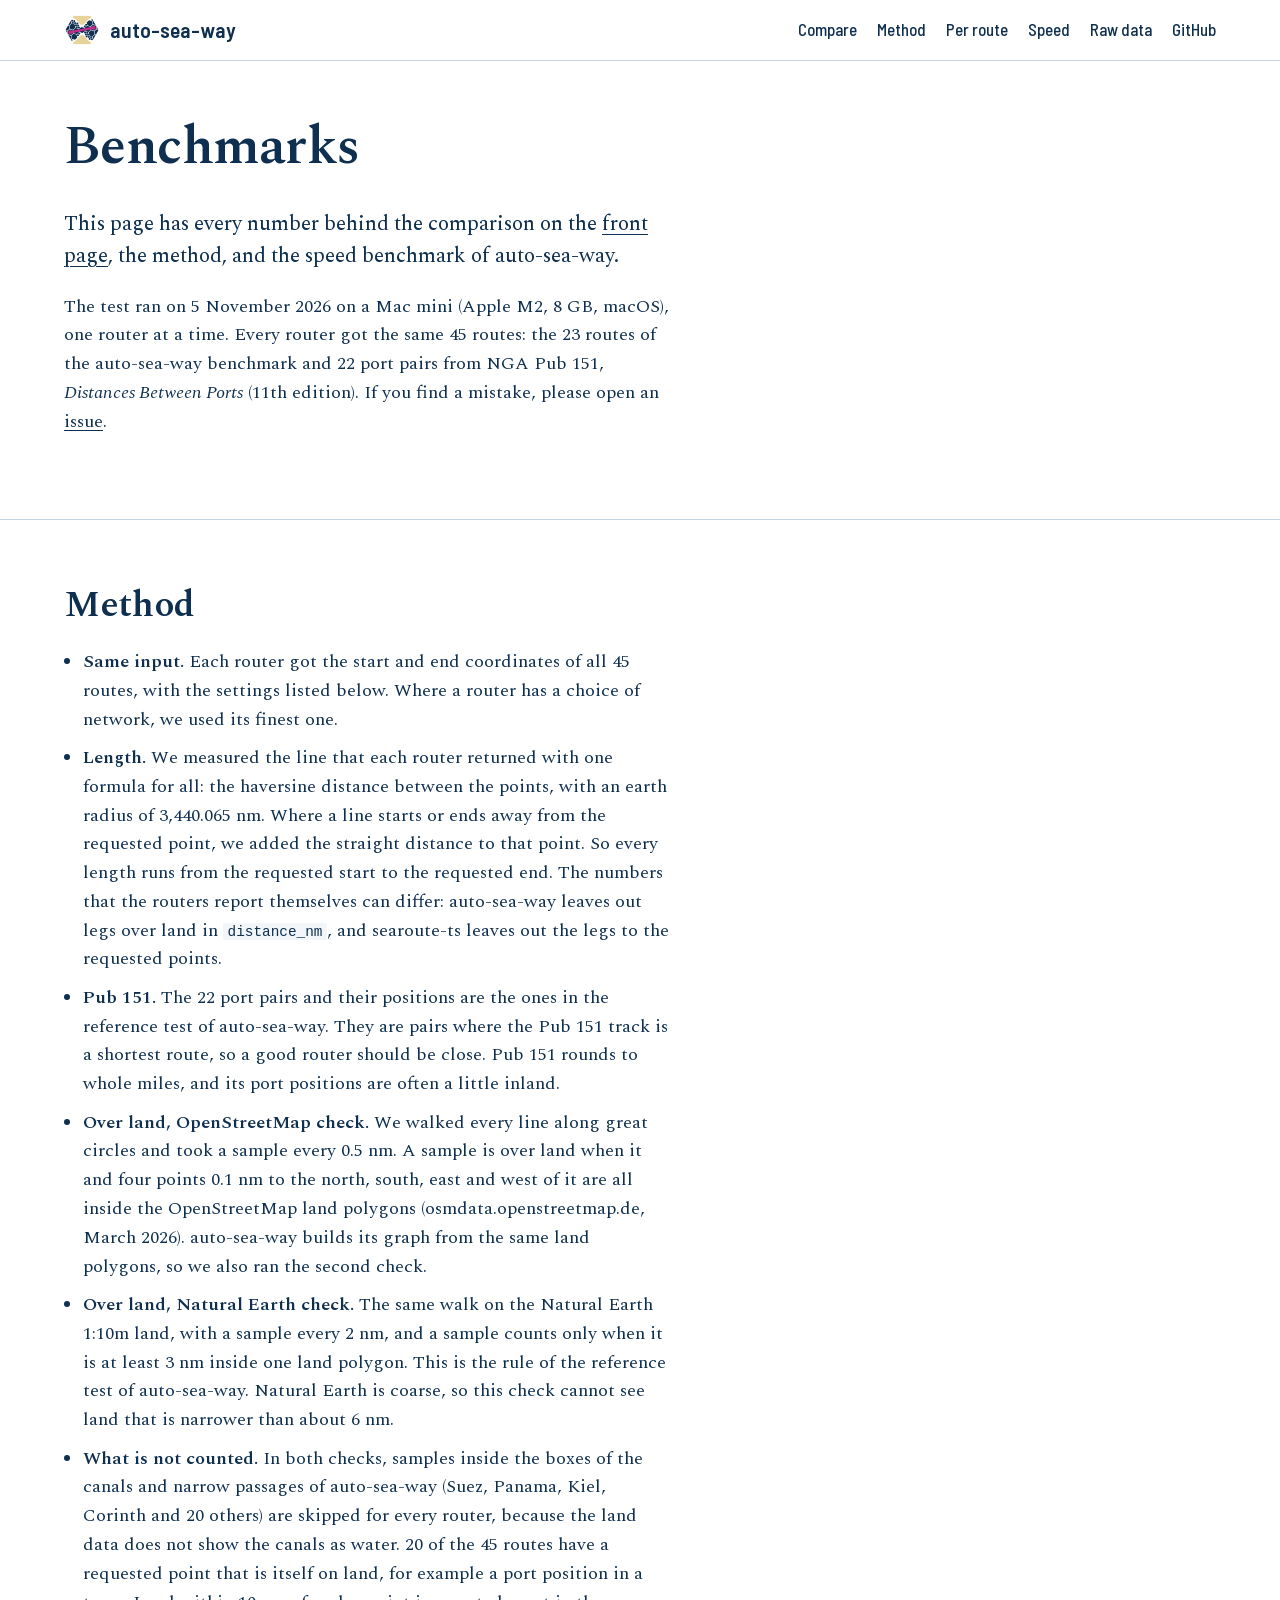
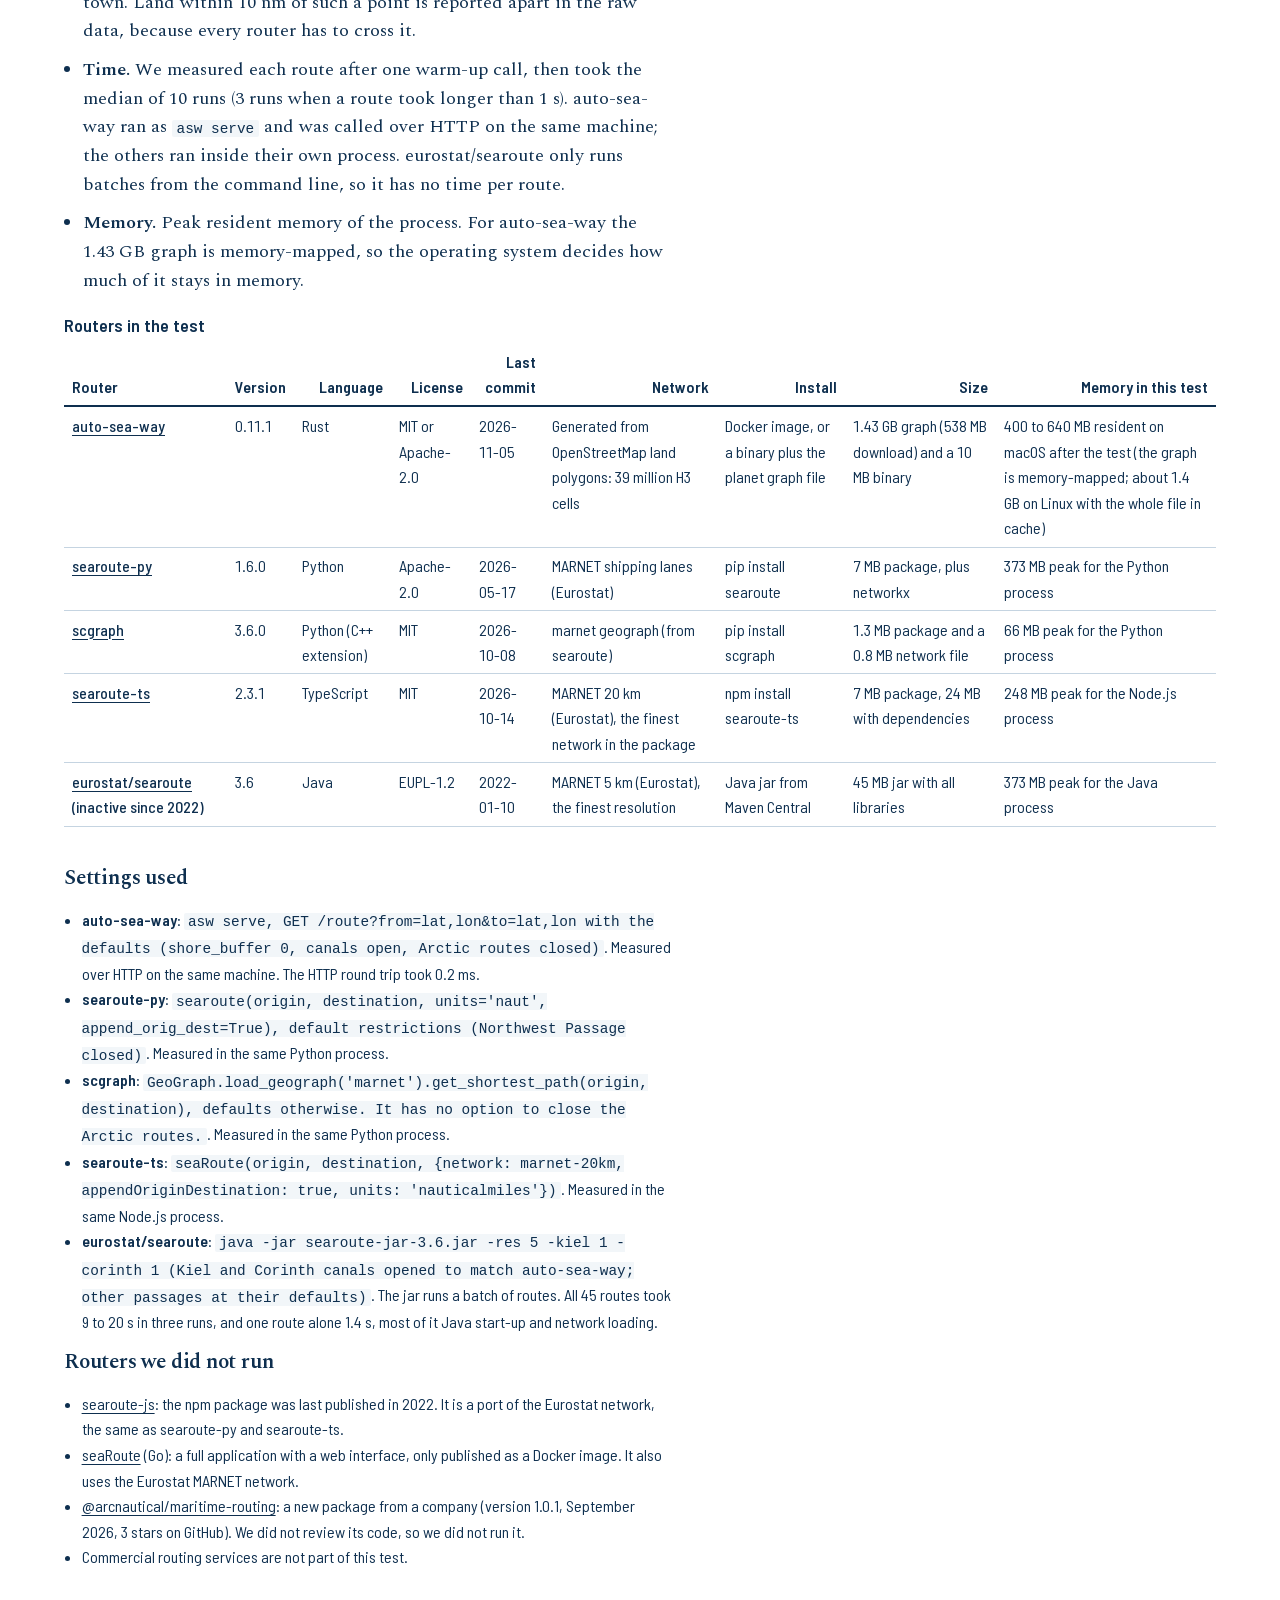
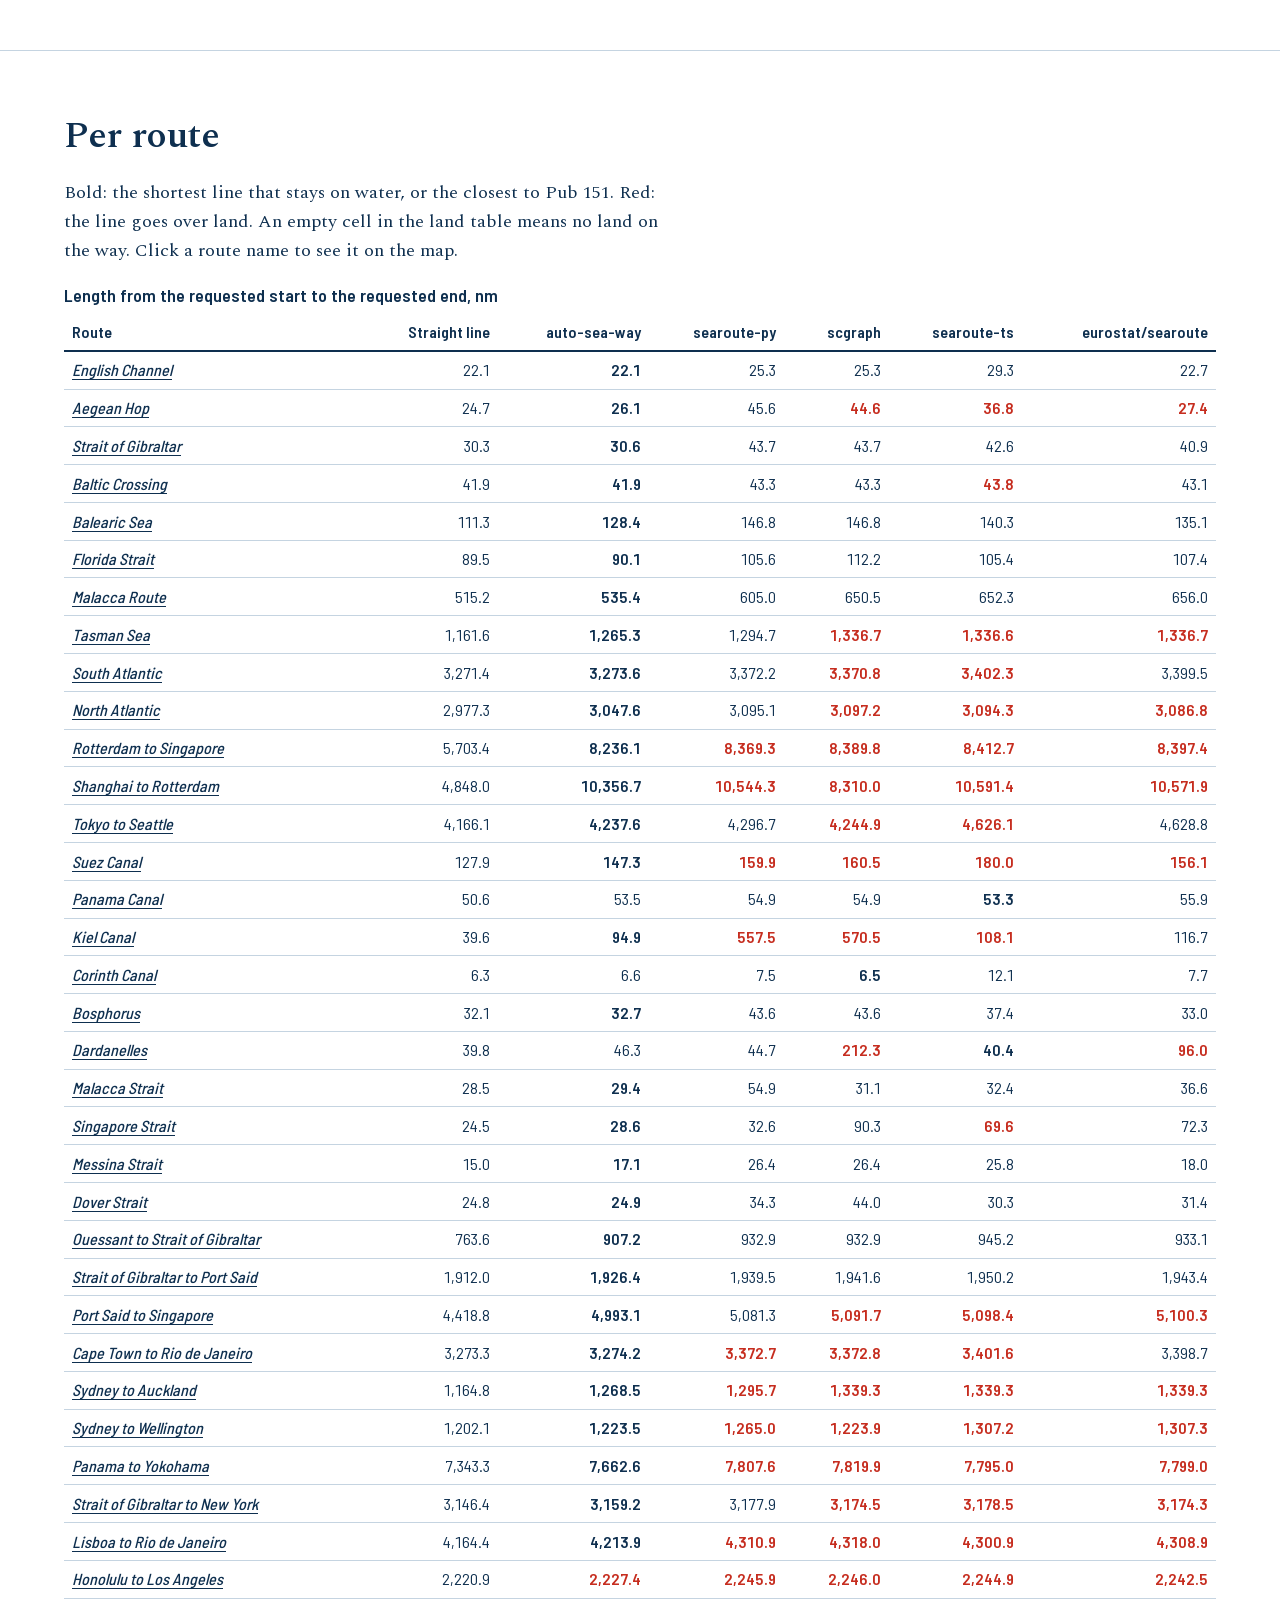
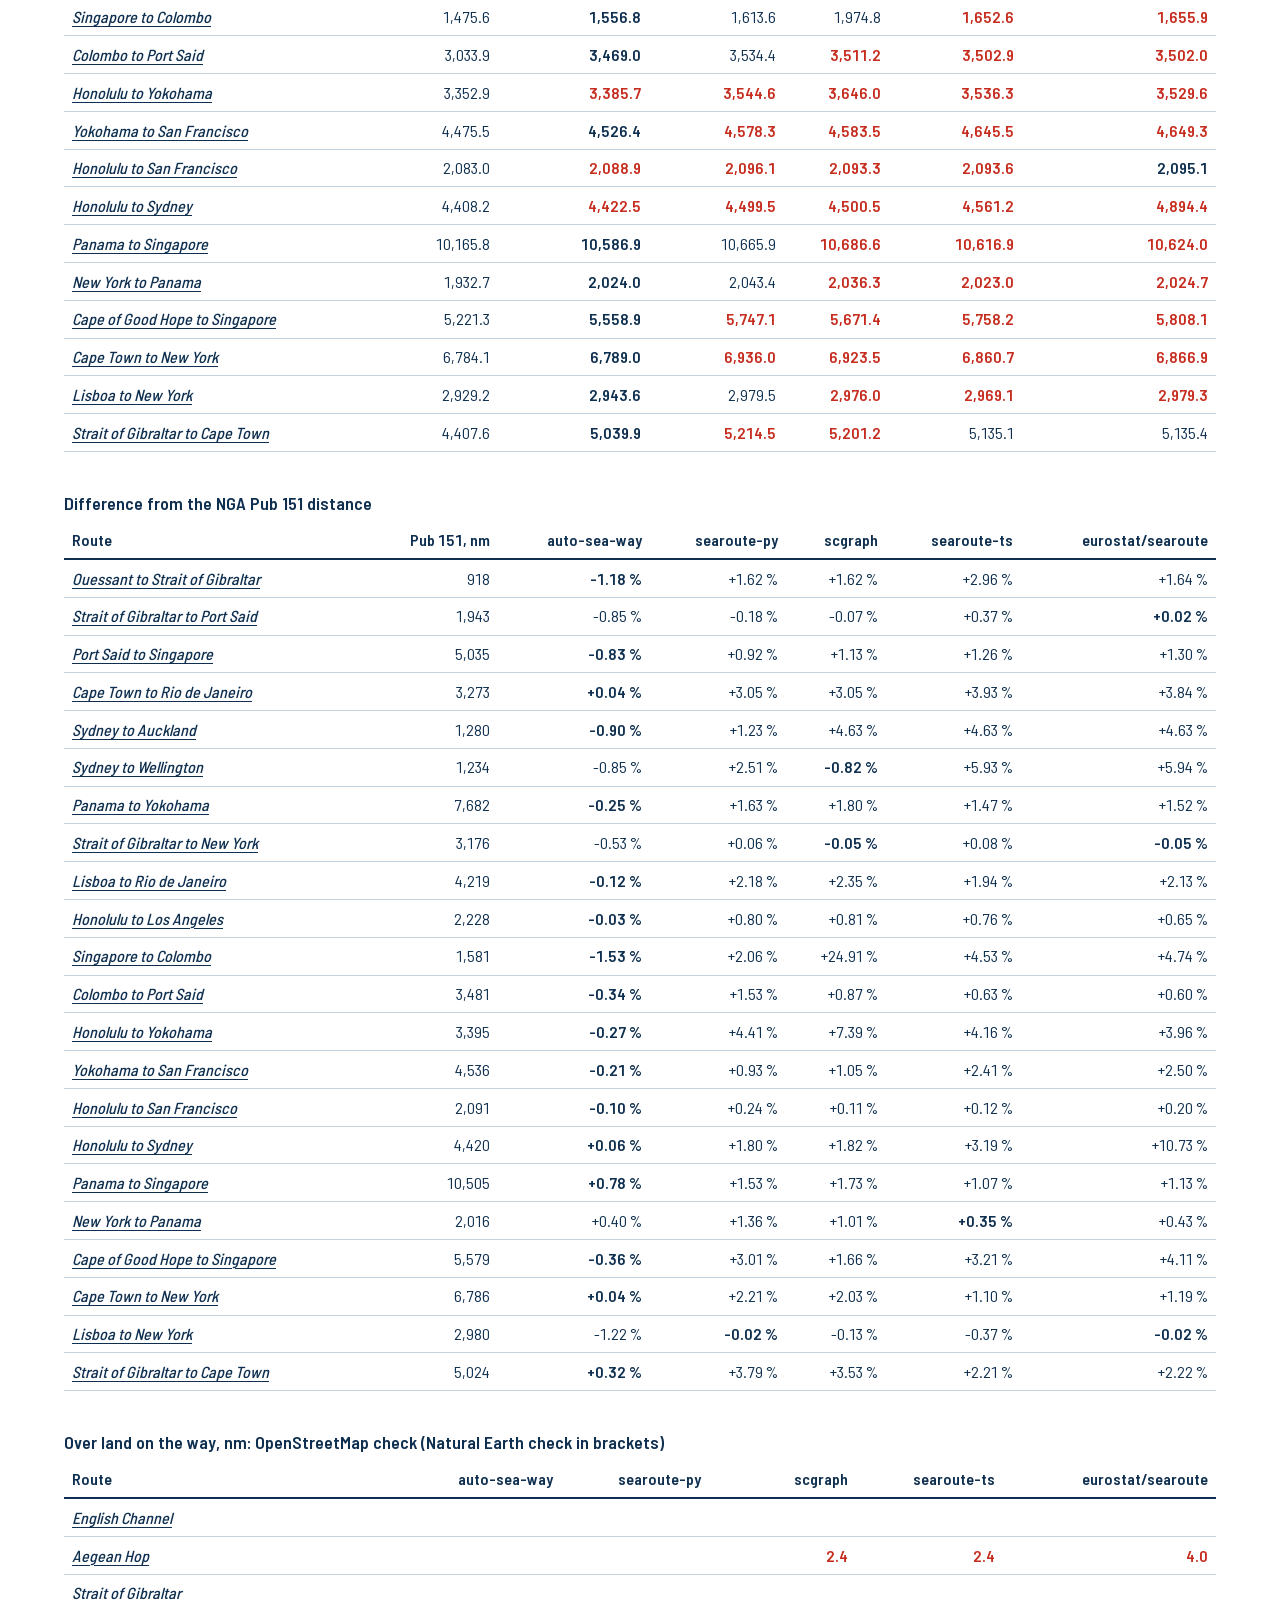
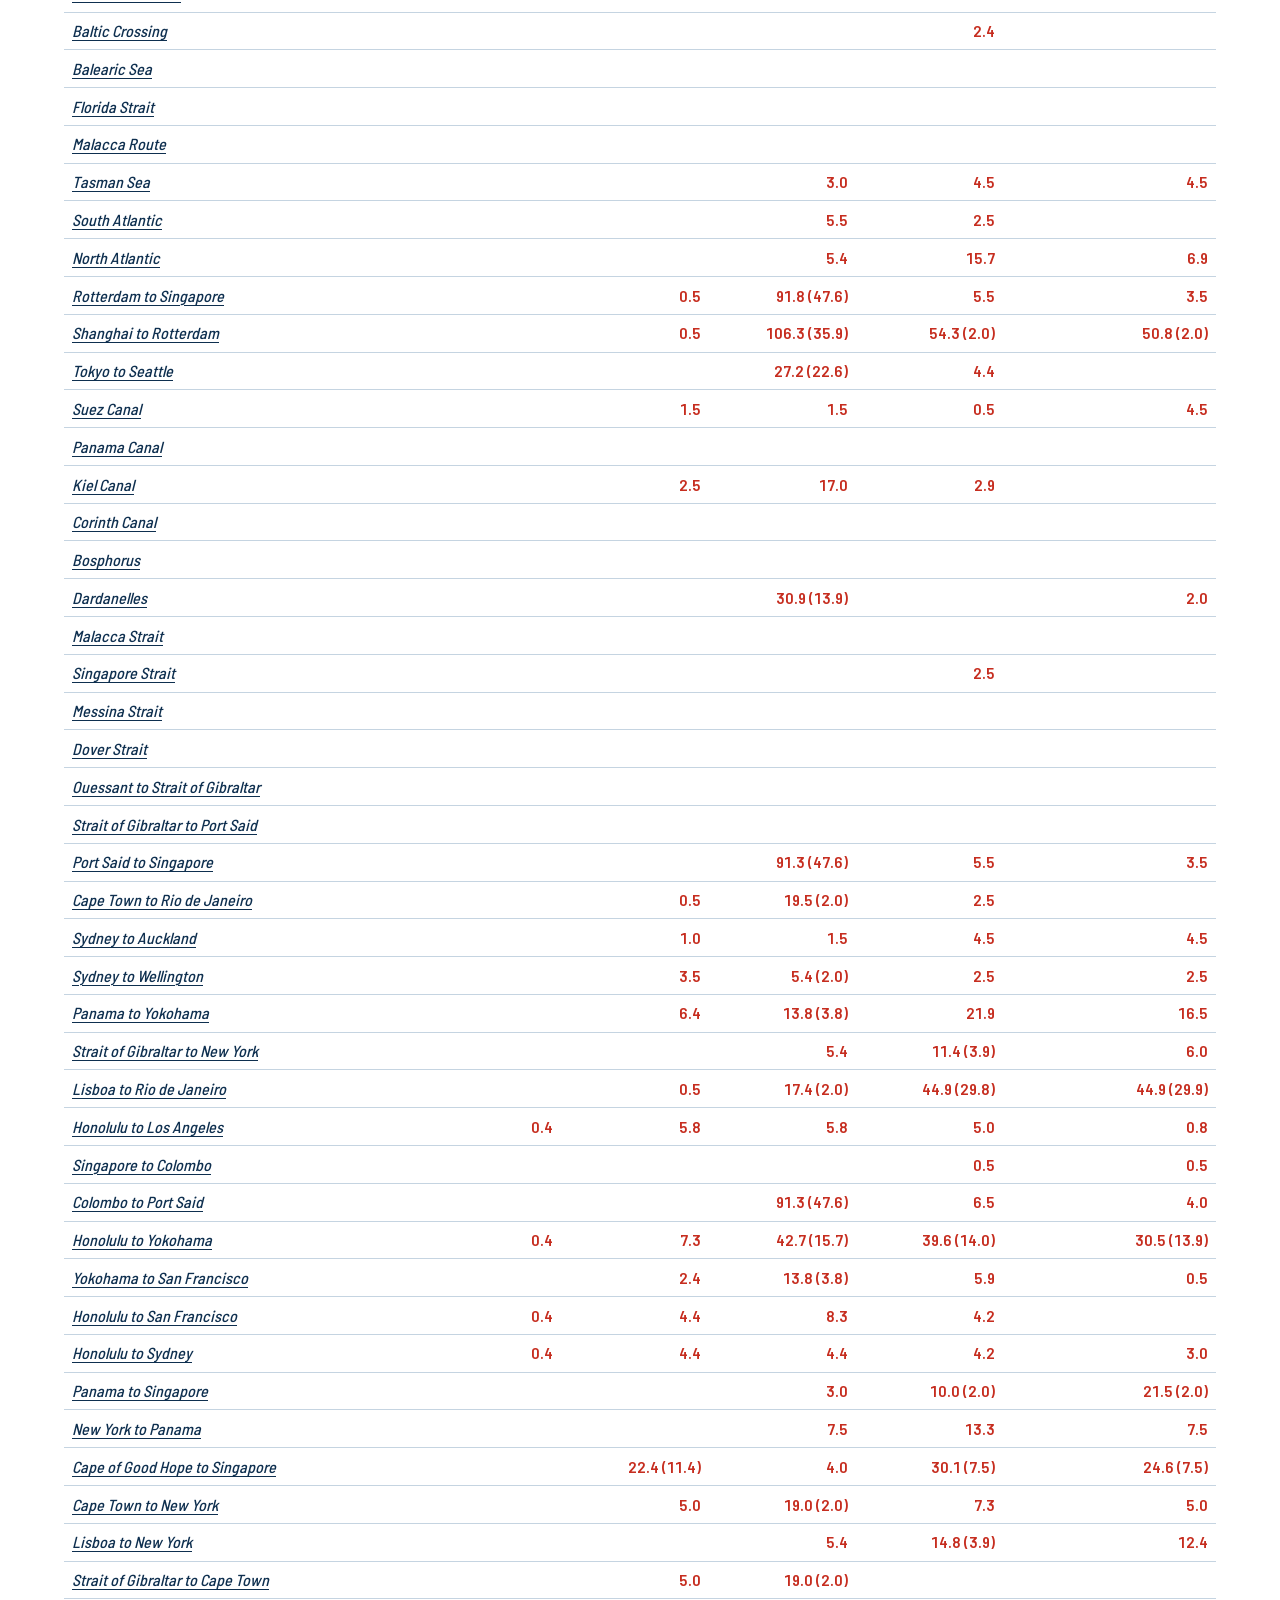
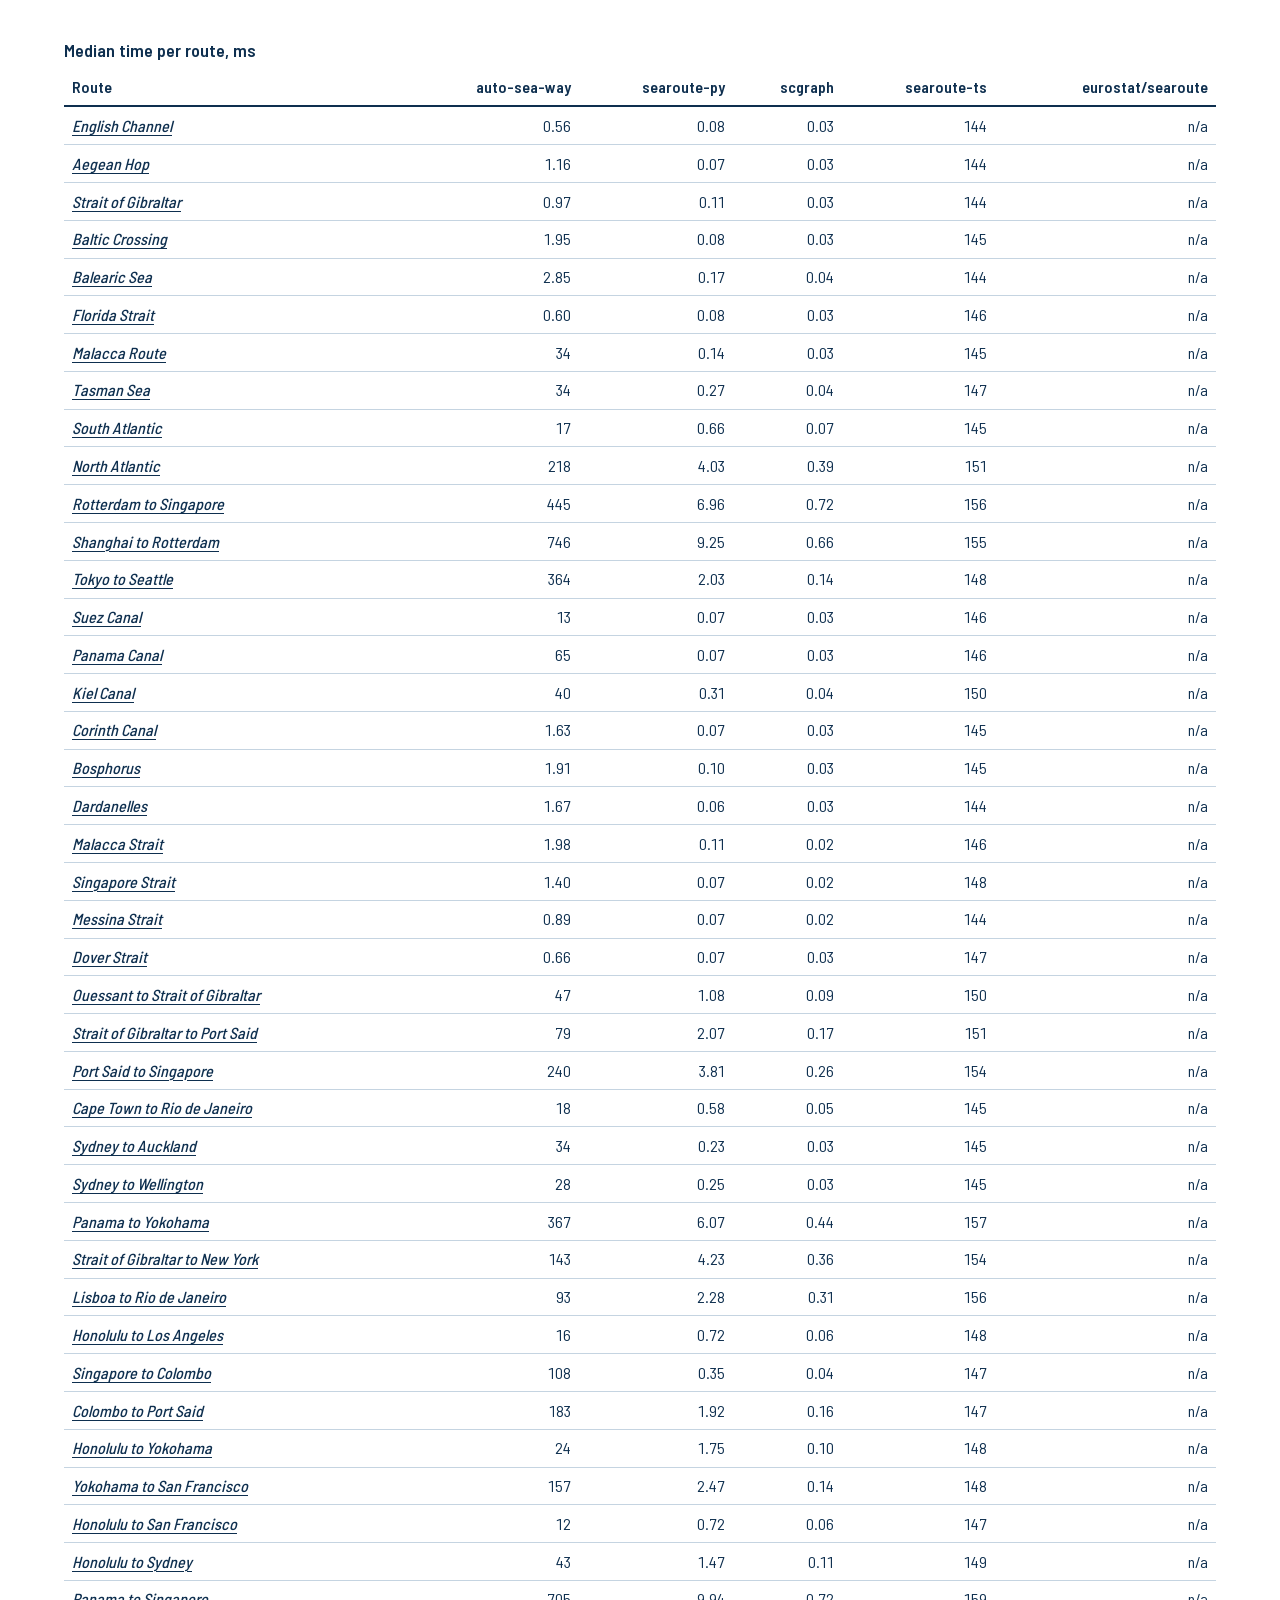
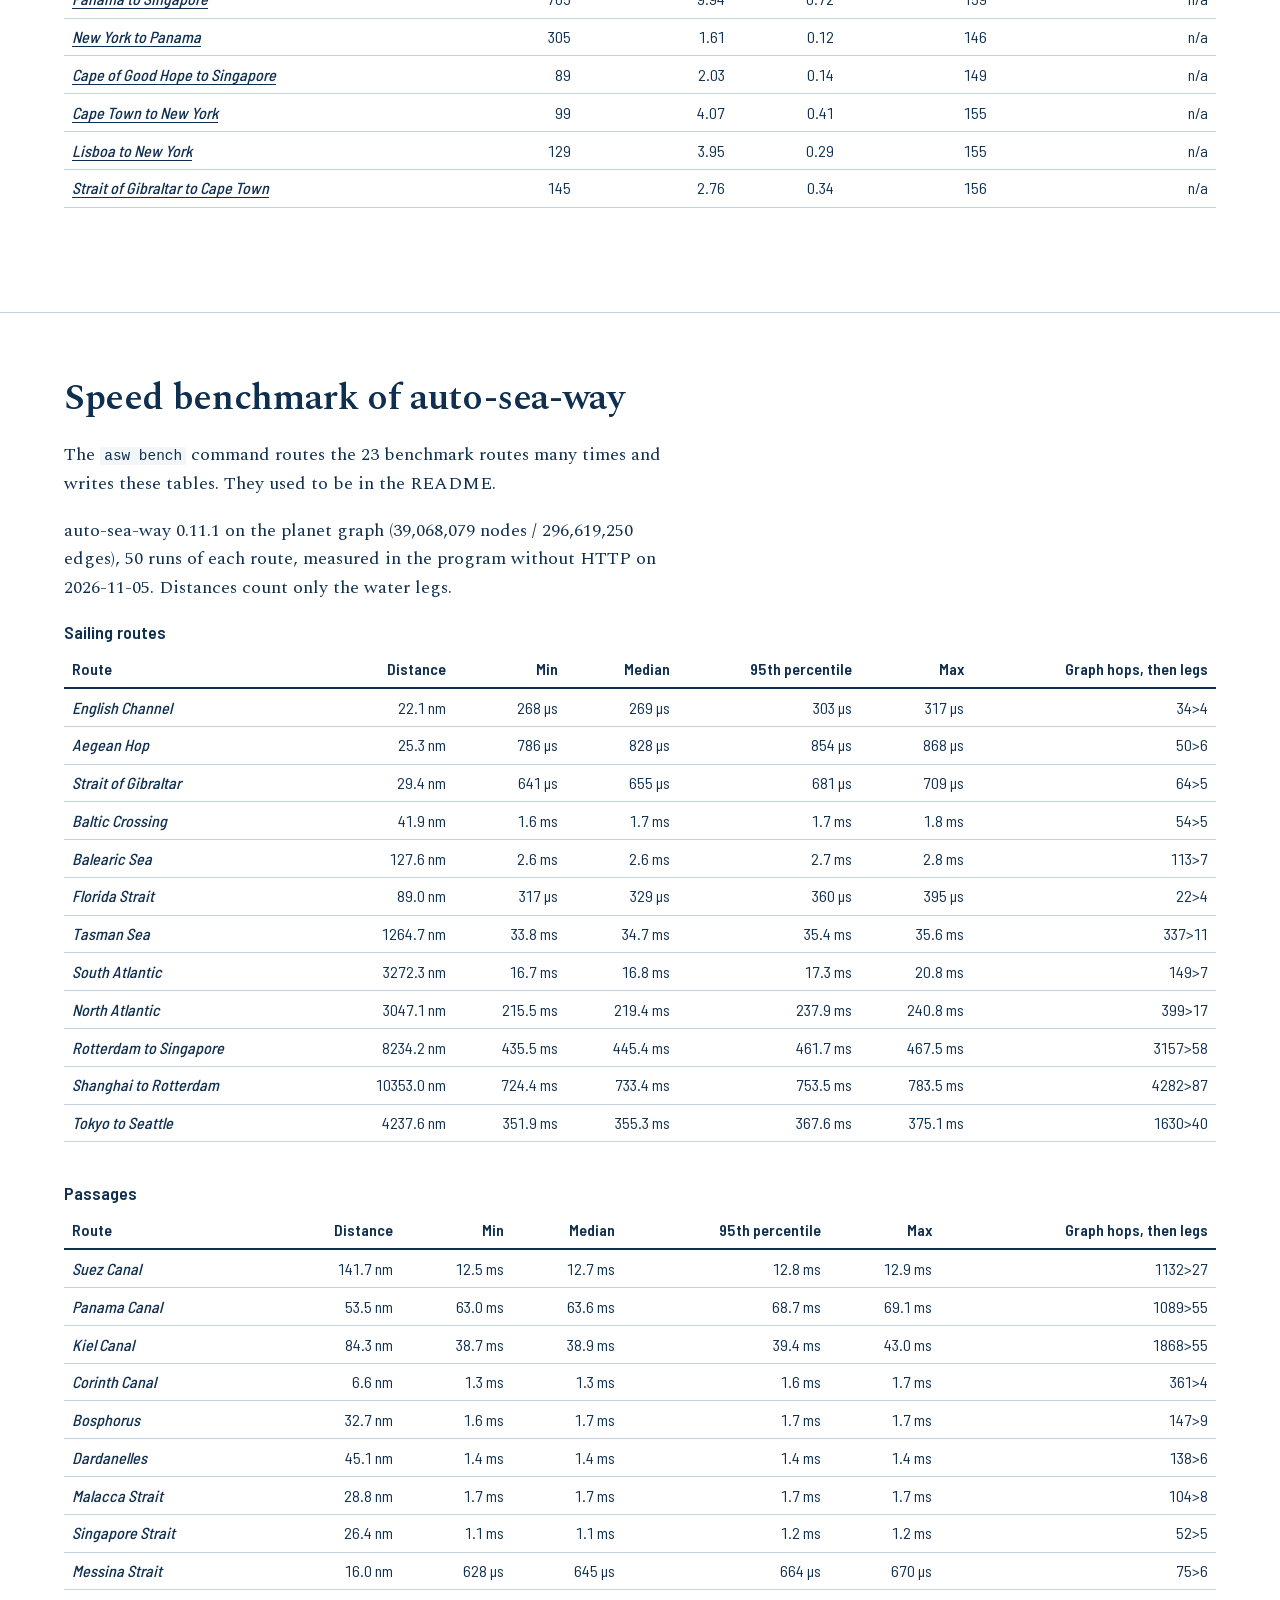
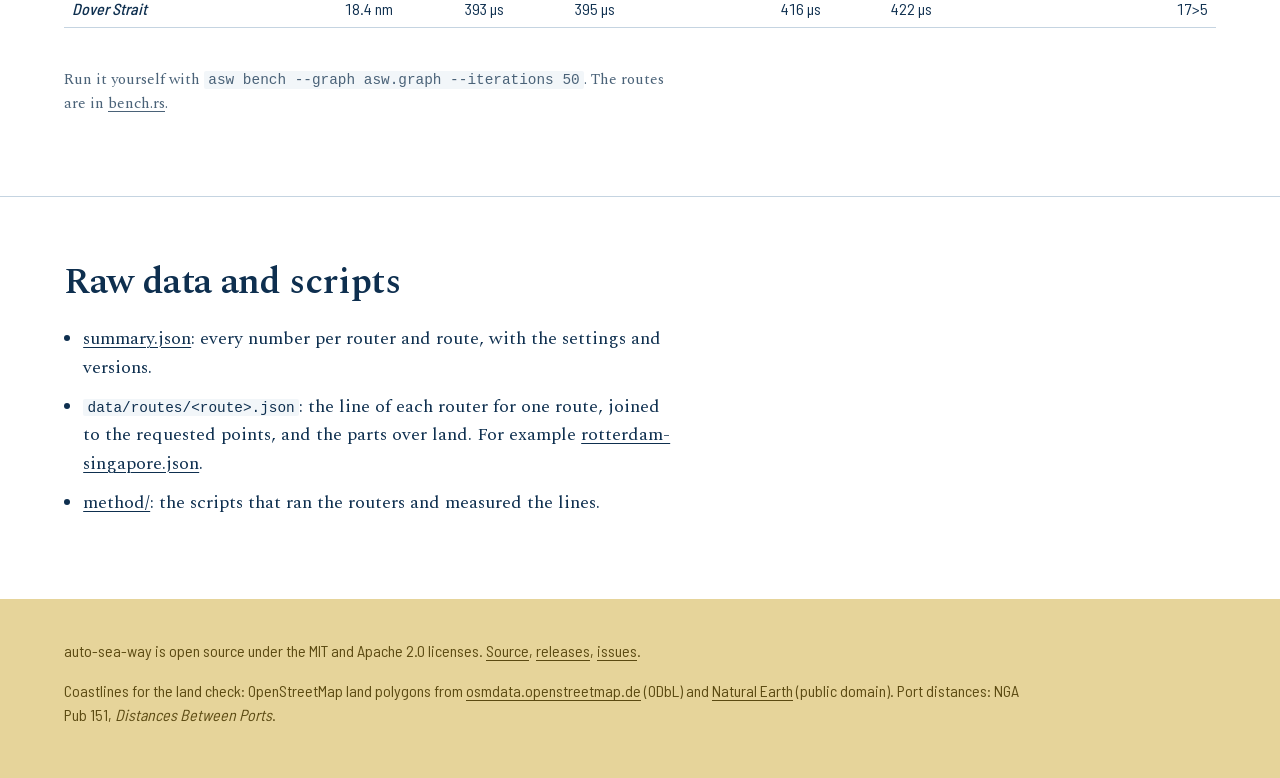
==== commit d93e816e: "Plain route hashes, local map option, page fixes" ====
--- a/benchmarks.html
+++ b/benchmarks.html
@@ -75,57 +75,57 @@
 <section id="routes">
   <div class="wrap">
     <h2>Per route</h2>
-    <p>Bold: the shortest line that stays on water, or the closest to Pub 151. Red: the line goes over land. Click a route name to see it on the map.</p>
+    <p>Bold: the shortest line that stays on water, or the closest to Pub 151. Red: the line goes over land. An empty cell in the land table means no land on the way. Click a route name to see it on the map.</p>
 <!-- build:length -->
 <div class="scroll"><table>
 <caption>Length from the requested start to the requested end, nm</caption>
 <thead><tr><th scope="col">Route</th><th scope="col">Straight line</th><th scope="col">auto-sea-way</th><th scope="col">searoute-py</th><th scope="col">scgraph</th><th scope="col">searoute-ts</th><th scope="col">eurostat/searoute</th></tr></thead>
 <tbody>
-<tr><th scope="row"><a class="water" href="index.html#route=english-channel">English Channel</a></th><td>22.1</td><td class="best">22.1</td><td class="">25.3</td><td class="">25.3</td><td class="">29.3</td><td class="">22.7</td></tr>
-<tr><th scope="row"><a class="water" href="index.html#route=aegean-hop">Aegean Hop</a></th><td>24.7</td><td class="best">26.1</td><td class="">45.6</td><td class="land">44.6</td><td class="land">36.8</td><td class="land">27.4</td></tr>
-<tr><th scope="row"><a class="water" href="index.html#route=strait-of-gibraltar">Strait of Gibraltar</a></th><td>30.3</td><td class="best">30.6</td><td class="">43.7</td><td class="">43.7</td><td class="">42.6</td><td class="">40.9</td></tr>
-<tr><th scope="row"><a class="water" href="index.html#route=baltic-crossing">Baltic Crossing</a></th><td>41.9</td><td class="best">41.9</td><td class="">43.3</td><td class="">43.3</td><td class="land">43.8</td><td class="">43.1</td></tr>
-<tr><th scope="row"><a class="water" href="index.html#route=balearic-sea">Balearic Sea</a></th><td>111.3</td><td class="best">128.4</td><td class="">146.8</td><td class="">146.8</td><td class="">140.3</td><td class="">135.1</td></tr>
-<tr><th scope="row"><a class="water" href="index.html#route=florida-strait">Florida Strait</a></th><td>89.5</td><td class="best">90.1</td><td class="">105.6</td><td class="">112.2</td><td class="">105.4</td><td class="">107.4</td></tr>
-<tr><th scope="row"><a class="water" href="index.html#route=malacca-route">Malacca Route</a></th><td>515.2</td><td class="best">535.4</td><td class="">605.0</td><td class="">650.5</td><td class="">652.3</td><td class="">656.0</td></tr>
-<tr><th scope="row"><a class="water" href="index.html#route=tasman-sea">Tasman Sea</a></th><td>1,161.6</td><td class="best">1,265.3</td><td class="">1,294.7</td><td class="land">1,336.7</td><td class="land">1,336.6</td><td class="land">1,336.7</td></tr>
-<tr><th scope="row"><a class="water" href="index.html#route=south-atlantic">South Atlantic</a></th><td>3,271.4</td><td class="best">3,273.6</td><td class="">3,372.2</td><td class="land">3,370.8</td><td class="land">3,402.3</td><td class="">3,399.5</td></tr>
-<tr><th scope="row"><a class="water" href="index.html#route=north-atlantic">North Atlantic</a></th><td>2,977.3</td><td class="best">3,047.6</td><td class="">3,095.1</td><td class="land">3,097.2</td><td class="land">3,094.3</td><td class="land">3,086.8</td></tr>
-<tr><th scope="row"><a class="water" href="index.html#route=rotterdam-singapore">Rotterdam to Singapore</a></th><td>5,703.4</td><td class="best">8,236.1</td><td class="land">8,369.3</td><td class="land">8,389.8</td><td class="land">8,412.7</td><td class="land">8,397.4</td></tr>
-<tr><th scope="row"><a class="water" href="index.html#route=shanghai-rotterdam">Shanghai to Rotterdam</a></th><td>4,848.0</td><td class="best">10,356.7</td><td class="land">10,544.3</td><td class="land">8,310.0</td><td class="land">10,591.4</td><td class="land">10,571.9</td></tr>
-<tr><th scope="row"><a class="water" href="index.html#route=tokyo-seattle">Tokyo to Seattle</a></th><td>4,166.1</td><td class="best">4,237.6</td><td class="">4,296.7</td><td class="land">4,244.9</td><td class="land">4,626.1</td><td class="">4,628.8</td></tr>
-<tr><th scope="row"><a class="water" href="index.html#route=suez-canal">Suez Canal</a></th><td>127.9</td><td class="best">147.3</td><td class="land">159.9</td><td class="land">160.5</td><td class="land">180.0</td><td class="land">156.1</td></tr>
-<tr><th scope="row"><a class="water" href="index.html#route=panama-canal">Panama Canal</a></th><td>50.6</td><td class="">53.5</td><td class="">54.9</td><td class="">54.9</td><td class="best">53.3</td><td class="">55.9</td></tr>
-<tr><th scope="row"><a class="water" href="index.html#route=kiel-canal">Kiel Canal</a></th><td>39.6</td><td class="best">94.9</td><td class="land">557.5</td><td class="land">570.5</td><td class="land">108.1</td><td class="">116.7</td></tr>
-<tr><th scope="row"><a class="water" href="index.html#route=corinth-canal">Corinth Canal</a></th><td>6.3</td><td class="">6.6</td><td class="">7.5</td><td class="best">6.5</td><td class="">12.1</td><td class="">7.7</td></tr>
-<tr><th scope="row"><a class="water" href="index.html#route=bosphorus">Bosphorus</a></th><td>32.1</td><td class="best">32.7</td><td class="">43.6</td><td class="">43.6</td><td class="">37.4</td><td class="">33.0</td></tr>
-<tr><th scope="row"><a class="water" href="index.html#route=dardanelles">Dardanelles</a></th><td>39.8</td><td class="">46.3</td><td class="">44.7</td><td class="land">212.3</td><td class="best">40.4</td><td class="land">96.0</td></tr>
-<tr><th scope="row"><a class="water" href="index.html#route=malacca-strait">Malacca Strait</a></th><td>28.5</td><td class="best">29.4</td><td class="">54.9</td><td class="">31.1</td><td class="">32.4</td><td class="">36.6</td></tr>
-<tr><th scope="row"><a class="water" href="index.html#route=singapore-strait">Singapore Strait</a></th><td>24.5</td><td class="best">28.6</td><td class="">32.6</td><td class="">90.3</td><td class="land">69.6</td><td class="">72.3</td></tr>
-<tr><th scope="row"><a class="water" href="index.html#route=messina-strait">Messina Strait</a></th><td>15.0</td><td class="best">17.1</td><td class="">26.4</td><td class="">26.4</td><td class="">25.8</td><td class="">18.0</td></tr>
-<tr><th scope="row"><a class="water" href="index.html#route=dover-strait">Dover Strait</a></th><td>24.8</td><td class="best">24.9</td><td class="">34.3</td><td class="">44.0</td><td class="">30.3</td><td class="">31.4</td></tr>
-<tr><th scope="row"><a class="water" href="index.html#route=ouessant-strait-of-gibraltar">Ouessant to Strait of Gibraltar</a></th><td>763.6</td><td class="best">907.2</td><td class="">932.9</td><td class="">932.9</td><td class="">945.2</td><td class="">933.1</td></tr>
-<tr><th scope="row"><a class="water" href="index.html#route=strait-of-gibraltar-port-said">Strait of Gibraltar to Port Said</a></th><td>1,912.0</td><td class="best">1,926.4</td><td class="">1,939.5</td><td class="">1,941.6</td><td class="">1,950.2</td><td class="">1,943.4</td></tr>
-<tr><th scope="row"><a class="water" href="index.html#route=port-said-singapore">Port Said to Singapore</a></th><td>4,418.8</td><td class="best">4,993.1</td><td class="">5,081.3</td><td class="land">5,091.7</td><td class="land">5,098.4</td><td class="land">5,100.3</td></tr>
-<tr><th scope="row"><a class="water" href="index.html#route=cape-town-rio-de-janeiro">Cape Town to Rio de Janeiro</a></th><td>3,273.3</td><td class="best">3,274.2</td><td class="land">3,372.7</td><td class="land">3,372.8</td><td class="land">3,401.6</td><td class="">3,398.7</td></tr>
-<tr><th scope="row"><a class="water" href="index.html#route=sydney-auckland">Sydney to Auckland</a></th><td>1,164.8</td><td class="best">1,268.5</td><td class="land">1,295.7</td><td class="land">1,339.3</td><td class="land">1,339.3</td><td class="land">1,339.3</td></tr>
-<tr><th scope="row"><a class="water" href="index.html#route=sydney-wellington">Sydney to Wellington</a></th><td>1,202.1</td><td class="best">1,223.5</td><td class="land">1,265.0</td><td class="land">1,223.9</td><td class="land">1,307.2</td><td class="land">1,307.3</td></tr>
-<tr><th scope="row"><a class="water" href="index.html#route=panama-yokohama">Panama to Yokohama</a></th><td>7,343.3</td><td class="best">7,662.6</td><td class="land">7,807.6</td><td class="land">7,819.9</td><td class="land">7,795.0</td><td class="land">7,799.0</td></tr>
-<tr><th scope="row"><a class="water" href="index.html#route=strait-of-gibraltar-new-york">Strait of Gibraltar to New York</a></th><td>3,146.4</td><td class="best">3,159.2</td><td class="">3,177.9</td><td class="land">3,174.5</td><td class="land">3,178.5</td><td class="land">3,174.3</td></tr>
-<tr><th scope="row"><a class="water" href="index.html#route=lisboa-rio-de-janeiro">Lisboa to Rio de Janeiro</a></th><td>4,164.4</td><td class="best">4,213.9</td><td class="land">4,310.9</td><td class="land">4,318.0</td><td class="land">4,300.9</td><td class="land">4,308.9</td></tr>
-<tr><th scope="row"><a class="water" href="index.html#route=honolulu-los-angeles">Honolulu to Los Angeles</a></th><td>2,220.9</td><td class="land">2,227.4</td><td class="land">2,245.9</td><td class="land">2,246.0</td><td class="land">2,244.9</td><td class="land">2,242.5</td></tr>
-<tr><th scope="row"><a class="water" href="index.html#route=singapore-colombo">Singapore to Colombo</a></th><td>1,475.6</td><td class="best">1,556.8</td><td class="">1,613.6</td><td class="">1,974.8</td><td class="land">1,652.6</td><td class="land">1,655.9</td></tr>
-<tr><th scope="row"><a class="water" href="index.html#route=colombo-port-said">Colombo to Port Said</a></th><td>3,033.9</td><td class="best">3,469.0</td><td class="">3,534.4</td><td class="land">3,511.2</td><td class="land">3,502.9</td><td class="land">3,502.0</td></tr>
-<tr><th scope="row"><a class="water" href="index.html#route=honolulu-yokohama">Honolulu to Yokohama</a></th><td>3,352.9</td><td class="land">3,385.7</td><td class="land">3,544.6</td><td class="land">3,646.0</td><td class="land">3,536.3</td><td class="land">3,529.6</td></tr>
-<tr><th scope="row"><a class="water" href="index.html#route=yokohama-san-francisco">Yokohama to San Francisco</a></th><td>4,475.5</td><td class="best">4,526.4</td><td class="land">4,578.3</td><td class="land">4,583.5</td><td class="land">4,645.5</td><td class="land">4,649.3</td></tr>
-<tr><th scope="row"><a class="water" href="index.html#route=honolulu-san-francisco">Honolulu to San Francisco</a></th><td>2,083.0</td><td class="land">2,088.9</td><td class="land">2,096.1</td><td class="land">2,093.3</td><td class="land">2,093.6</td><td class="best">2,095.1</td></tr>
-<tr><th scope="row"><a class="water" href="index.html#route=honolulu-sydney">Honolulu to Sydney</a></th><td>4,408.2</td><td class="land">4,422.5</td><td class="land">4,499.5</td><td class="land">4,500.5</td><td class="land">4,561.2</td><td class="land">4,894.4</td></tr>
-<tr><th scope="row"><a class="water" href="index.html#route=panama-singapore">Panama to Singapore</a></th><td>10,165.8</td><td class="best">10,586.9</td><td class="">10,665.9</td><td class="land">10,686.6</td><td class="land">10,616.9</td><td class="land">10,624.0</td></tr>
-<tr><th scope="row"><a class="water" href="index.html#route=new-york-panama">New York to Panama</a></th><td>1,932.7</td><td class="best">2,024.0</td><td class="">2,043.4</td><td class="land">2,036.3</td><td class="land">2,023.0</td><td class="land">2,024.7</td></tr>
-<tr><th scope="row"><a class="water" href="index.html#route=cape-of-good-hope-singapore">Cape of Good Hope to Singapore</a></th><td>5,221.3</td><td class="best">5,558.9</td><td class="land">5,747.1</td><td class="land">5,671.4</td><td class="land">5,758.2</td><td class="land">5,808.1</td></tr>
-<tr><th scope="row"><a class="water" href="index.html#route=cape-town-new-york">Cape Town to New York</a></th><td>6,784.1</td><td class="best">6,789.0</td><td class="land">6,936.0</td><td class="land">6,923.5</td><td class="land">6,860.7</td><td class="land">6,866.9</td></tr>
-<tr><th scope="row"><a class="water" href="index.html#route=lisboa-new-york">Lisboa to New York</a></th><td>2,929.2</td><td class="best">2,943.6</td><td class="">2,979.5</td><td class="land">2,976.0</td><td class="land">2,969.1</td><td class="land">2,979.3</td></tr>
-<tr><th scope="row"><a class="water" href="index.html#route=strait-of-gibraltar-cape-town">Strait of Gibraltar to Cape Town</a></th><td>4,407.6</td><td class="best">5,039.9</td><td class="land">5,214.5</td><td class="land">5,201.2</td><td class="">5,135.1</td><td class="">5,135.4</td></tr>
+<tr><th scope="row"><a class="water" href="./#english-channel">English Channel</a></th><td>22.1</td><td class="best">22.1</td><td class="">25.3</td><td class="">25.3</td><td class="">29.3</td><td class="">22.7</td></tr>
+<tr><th scope="row"><a class="water" href="./#aegean-hop">Aegean Hop</a></th><td>24.7</td><td class="best">26.1</td><td class="">45.6</td><td class="land">44.6</td><td class="land">36.8</td><td class="land">27.4</td></tr>
+<tr><th scope="row"><a class="water" href="./#strait-of-gibraltar">Strait of Gibraltar</a></th><td>30.3</td><td class="best">30.6</td><td class="">43.7</td><td class="">43.7</td><td class="">42.6</td><td class="">40.9</td></tr>
+<tr><th scope="row"><a class="water" href="./#baltic-crossing">Baltic Crossing</a></th><td>41.9</td><td class="best">41.9</td><td class="">43.3</td><td class="">43.3</td><td class="land">43.8</td><td class="">43.1</td></tr>
+<tr><th scope="row"><a class="water" href="./#balearic-sea">Balearic Sea</a></th><td>111.3</td><td class="best">128.4</td><td class="">146.8</td><td class="">146.8</td><td class="">140.3</td><td class="">135.1</td></tr>
+<tr><th scope="row"><a class="water" href="./#florida-strait">Florida Strait</a></th><td>89.5</td><td class="best">90.1</td><td class="">105.6</td><td class="">112.2</td><td class="">105.4</td><td class="">107.4</td></tr>
+<tr><th scope="row"><a class="water" href="./#malacca-route">Malacca Route</a></th><td>515.2</td><td class="best">535.4</td><td class="">605.0</td><td class="">650.5</td><td class="">652.3</td><td class="">656.0</td></tr>
+<tr><th scope="row"><a class="water" href="./#tasman-sea">Tasman Sea</a></th><td>1,161.6</td><td class="best">1,265.3</td><td class="">1,294.7</td><td class="land">1,336.7</td><td class="land">1,336.6</td><td class="land">1,336.7</td></tr>
+<tr><th scope="row"><a class="water" href="./#south-atlantic">South Atlantic</a></th><td>3,271.4</td><td class="best">3,273.6</td><td class="">3,372.2</td><td class="land">3,370.8</td><td class="land">3,402.3</td><td class="">3,399.5</td></tr>
+<tr><th scope="row"><a class="water" href="./#north-atlantic">North Atlantic</a></th><td>2,977.3</td><td class="best">3,047.6</td><td class="">3,095.1</td><td class="land">3,097.2</td><td class="land">3,094.3</td><td class="land">3,086.8</td></tr>
+<tr><th scope="row"><a class="water" href="./#rotterdam-singapore">Rotterdam to Singapore</a></th><td>5,703.4</td><td class="best">8,236.1</td><td class="land">8,369.3</td><td class="land">8,389.8</td><td class="land">8,412.7</td><td class="land">8,397.4</td></tr>
+<tr><th scope="row"><a class="water" href="./#shanghai-rotterdam">Shanghai to Rotterdam</a></th><td>4,848.0</td><td class="best">10,356.7</td><td class="land">10,544.3</td><td class="land">8,310.0</td><td class="land">10,591.4</td><td class="land">10,571.9</td></tr>
+<tr><th scope="row"><a class="water" href="./#tokyo-seattle">Tokyo to Seattle</a></th><td>4,166.1</td><td class="best">4,237.6</td><td class="">4,296.7</td><td class="land">4,244.9</td><td class="land">4,626.1</td><td class="">4,628.8</td></tr>
+<tr><th scope="row"><a class="water" href="./#suez-canal">Suez Canal</a></th><td>127.9</td><td class="best">147.3</td><td class="land">159.9</td><td class="land">160.5</td><td class="land">180.0</td><td class="land">156.1</td></tr>
+<tr><th scope="row"><a class="water" href="./#panama-canal">Panama Canal</a></th><td>50.6</td><td class="">53.5</td><td class="">54.9</td><td class="">54.9</td><td class="best">53.3</td><td class="">55.9</td></tr>
+<tr><th scope="row"><a class="water" href="./#kiel-canal">Kiel Canal</a></th><td>39.6</td><td class="best">94.9</td><td class="land">557.5</td><td class="land">570.5</td><td class="land">108.1</td><td class="">116.7</td></tr>
+<tr><th scope="row"><a class="water" href="./#corinth-canal">Corinth Canal</a></th><td>6.3</td><td class="">6.6</td><td class="">7.5</td><td class="best">6.5</td><td class="">12.1</td><td class="">7.7</td></tr>
+<tr><th scope="row"><a class="water" href="./#bosphorus">Bosphorus</a></th><td>32.1</td><td class="best">32.7</td><td class="">43.6</td><td class="">43.6</td><td class="">37.4</td><td class="">33.0</td></tr>
+<tr><th scope="row"><a class="water" href="./#dardanelles">Dardanelles</a></th><td>39.8</td><td class="">46.3</td><td class="">44.7</td><td class="land">212.3</td><td class="best">40.4</td><td class="land">96.0</td></tr>
+<tr><th scope="row"><a class="water" href="./#malacca-strait">Malacca Strait</a></th><td>28.5</td><td class="best">29.4</td><td class="">54.9</td><td class="">31.1</td><td class="">32.4</td><td class="">36.6</td></tr>
+<tr><th scope="row"><a class="water" href="./#singapore-strait">Singapore Strait</a></th><td>24.5</td><td class="best">28.6</td><td class="">32.6</td><td class="">90.3</td><td class="land">69.6</td><td class="">72.3</td></tr>
+<tr><th scope="row"><a class="water" href="./#messina-strait">Messina Strait</a></th><td>15.0</td><td class="best">17.1</td><td class="">26.4</td><td class="">26.4</td><td class="">25.8</td><td class="">18.0</td></tr>
+<tr><th scope="row"><a class="water" href="./#dover-strait">Dover Strait</a></th><td>24.8</td><td class="best">24.9</td><td class="">34.3</td><td class="">44.0</td><td class="">30.3</td><td class="">31.4</td></tr>
+<tr><th scope="row"><a class="water" href="./#ouessant-strait-of-gibraltar">Ouessant to Strait of Gibraltar</a></th><td>763.6</td><td class="best">907.2</td><td class="">932.9</td><td class="">932.9</td><td class="">945.2</td><td class="">933.1</td></tr>
+<tr><th scope="row"><a class="water" href="./#strait-of-gibraltar-port-said">Strait of Gibraltar to Port Said</a></th><td>1,912.0</td><td class="best">1,926.4</td><td class="">1,939.5</td><td class="">1,941.6</td><td class="">1,950.2</td><td class="">1,943.4</td></tr>
+<tr><th scope="row"><a class="water" href="./#port-said-singapore">Port Said to Singapore</a></th><td>4,418.8</td><td class="best">4,993.1</td><td class="">5,081.3</td><td class="land">5,091.7</td><td class="land">5,098.4</td><td class="land">5,100.3</td></tr>
+<tr><th scope="row"><a class="water" href="./#cape-town-rio-de-janeiro">Cape Town to Rio de Janeiro</a></th><td>3,273.3</td><td class="best">3,274.2</td><td class="land">3,372.7</td><td class="land">3,372.8</td><td class="land">3,401.6</td><td class="">3,398.7</td></tr>
+<tr><th scope="row"><a class="water" href="./#sydney-auckland">Sydney to Auckland</a></th><td>1,164.8</td><td class="best">1,268.5</td><td class="land">1,295.7</td><td class="land">1,339.3</td><td class="land">1,339.3</td><td class="land">1,339.3</td></tr>
+<tr><th scope="row"><a class="water" href="./#sydney-wellington">Sydney to Wellington</a></th><td>1,202.1</td><td class="best">1,223.5</td><td class="land">1,265.0</td><td class="land">1,223.9</td><td class="land">1,307.2</td><td class="land">1,307.3</td></tr>
+<tr><th scope="row"><a class="water" href="./#panama-yokohama">Panama to Yokohama</a></th><td>7,343.3</td><td class="best">7,662.6</td><td class="land">7,807.6</td><td class="land">7,819.9</td><td class="land">7,795.0</td><td class="land">7,799.0</td></tr>
+<tr><th scope="row"><a class="water" href="./#strait-of-gibraltar-new-york">Strait of Gibraltar to New York</a></th><td>3,146.4</td><td class="best">3,159.2</td><td class="">3,177.9</td><td class="land">3,174.5</td><td class="land">3,178.5</td><td class="land">3,174.3</td></tr>
+<tr><th scope="row"><a class="water" href="./#lisboa-rio-de-janeiro">Lisboa to Rio de Janeiro</a></th><td>4,164.4</td><td class="best">4,213.9</td><td class="land">4,310.9</td><td class="land">4,318.0</td><td class="land">4,300.9</td><td class="land">4,308.9</td></tr>
+<tr><th scope="row"><a class="water" href="./#honolulu-los-angeles">Honolulu to Los Angeles</a></th><td>2,220.9</td><td class="land">2,227.4</td><td class="land">2,245.9</td><td class="land">2,246.0</td><td class="land">2,244.9</td><td class="land">2,242.5</td></tr>
+<tr><th scope="row"><a class="water" href="./#singapore-colombo">Singapore to Colombo</a></th><td>1,475.6</td><td class="best">1,556.8</td><td class="">1,613.6</td><td class="">1,974.8</td><td class="land">1,652.6</td><td class="land">1,655.9</td></tr>
+<tr><th scope="row"><a class="water" href="./#colombo-port-said">Colombo to Port Said</a></th><td>3,033.9</td><td class="best">3,469.0</td><td class="">3,534.4</td><td class="land">3,511.2</td><td class="land">3,502.9</td><td class="land">3,502.0</td></tr>
+<tr><th scope="row"><a class="water" href="./#honolulu-yokohama">Honolulu to Yokohama</a></th><td>3,352.9</td><td class="land">3,385.7</td><td class="land">3,544.6</td><td class="land">3,646.0</td><td class="land">3,536.3</td><td class="land">3,529.6</td></tr>
+<tr><th scope="row"><a class="water" href="./#yokohama-san-francisco">Yokohama to San Francisco</a></th><td>4,475.5</td><td class="best">4,526.4</td><td class="land">4,578.3</td><td class="land">4,583.5</td><td class="land">4,645.5</td><td class="land">4,649.3</td></tr>
+<tr><th scope="row"><a class="water" href="./#honolulu-san-francisco">Honolulu to San Francisco</a></th><td>2,083.0</td><td class="land">2,088.9</td><td class="land">2,096.1</td><td class="land">2,093.3</td><td class="land">2,093.6</td><td class="best">2,095.1</td></tr>
+<tr><th scope="row"><a class="water" href="./#honolulu-sydney">Honolulu to Sydney</a></th><td>4,408.2</td><td class="land">4,422.5</td><td class="land">4,499.5</td><td class="land">4,500.5</td><td class="land">4,561.2</td><td class="land">4,894.4</td></tr>
+<tr><th scope="row"><a class="water" href="./#panama-singapore">Panama to Singapore</a></th><td>10,165.8</td><td class="best">10,586.9</td><td class="">10,665.9</td><td class="land">10,686.6</td><td class="land">10,616.9</td><td class="land">10,624.0</td></tr>
+<tr><th scope="row"><a class="water" href="./#new-york-panama">New York to Panama</a></th><td>1,932.7</td><td class="best">2,024.0</td><td class="">2,043.4</td><td class="land">2,036.3</td><td class="land">2,023.0</td><td class="land">2,024.7</td></tr>
+<tr><th scope="row"><a class="water" href="./#cape-of-good-hope-singapore">Cape of Good Hope to Singapore</a></th><td>5,221.3</td><td class="best">5,558.9</td><td class="land">5,747.1</td><td class="land">5,671.4</td><td class="land">5,758.2</td><td class="land">5,808.1</td></tr>
+<tr><th scope="row"><a class="water" href="./#cape-town-new-york">Cape Town to New York</a></th><td>6,784.1</td><td class="best">6,789.0</td><td class="land">6,936.0</td><td class="land">6,923.5</td><td class="land">6,860.7</td><td class="land">6,866.9</td></tr>
+<tr><th scope="row"><a class="water" href="./#lisboa-new-york">Lisboa to New York</a></th><td>2,929.2</td><td class="best">2,943.6</td><td class="">2,979.5</td><td class="land">2,976.0</td><td class="land">2,969.1</td><td class="land">2,979.3</td></tr>
+<tr><th scope="row"><a class="water" href="./#strait-of-gibraltar-cape-town">Strait of Gibraltar to Cape Town</a></th><td>4,407.6</td><td class="best">5,039.9</td><td class="land">5,214.5</td><td class="land">5,201.2</td><td class="">5,135.1</td><td class="">5,135.4</td></tr>
 </tbody></table></div>
 <!-- /build:length -->
 <!-- build:pub -->
@@ -133,28 +133,28 @@
 <caption>Difference from the NGA Pub 151 distance</caption>
 <thead><tr><th scope="col">Route</th><th scope="col">Pub 151, nm</th><th scope="col">auto-sea-way</th><th scope="col">searoute-py</th><th scope="col">scgraph</th><th scope="col">searoute-ts</th><th scope="col">eurostat/searoute</th></tr></thead>
 <tbody>
-<tr><th scope="row"><a class="water" href="index.html#route=ouessant-strait-of-gibraltar">Ouessant to Strait of Gibraltar</a></th><td>918</td><td class="best">-1.18&nbsp;%</td><td class="">+1.62&nbsp;%</td><td class="">+1.62&nbsp;%</td><td class="">+2.96&nbsp;%</td><td class="">+1.64&nbsp;%</td></tr>
-<tr><th scope="row"><a class="water" href="index.html#route=strait-of-gibraltar-port-said">Strait of Gibraltar to Port Said</a></th><td>1,943</td><td class="">-0.85&nbsp;%</td><td class="">-0.18&nbsp;%</td><td class="">-0.07&nbsp;%</td><td class="">+0.37&nbsp;%</td><td class="best">+0.02&nbsp;%</td></tr>
-<tr><th scope="row"><a class="water" href="index.html#route=port-said-singapore">Port Said to Singapore</a></th><td>5,035</td><td class="best">-0.83&nbsp;%</td><td class="">+0.92&nbsp;%</td><td class="">+1.13&nbsp;%</td><td class="">+1.26&nbsp;%</td><td class="">+1.30&nbsp;%</td></tr>
-<tr><th scope="row"><a class="water" href="index.html#route=cape-town-rio-de-janeiro">Cape Town to Rio de Janeiro</a></th><td>3,273</td><td class="best">+0.04&nbsp;%</td><td class="">+3.05&nbsp;%</td><td class="">+3.05&nbsp;%</td><td class="">+3.93&nbsp;%</td><td class="">+3.84&nbsp;%</td></tr>
-<tr><th scope="row"><a class="water" href="index.html#route=sydney-auckland">Sydney to Auckland</a></th><td>1,280</td><td class="best">-0.90&nbsp;%</td><td class="">+1.23&nbsp;%</td><td class="">+4.63&nbsp;%</td><td class="">+4.63&nbsp;%</td><td class="">+4.63&nbsp;%</td></tr>
-<tr><th scope="row"><a class="water" href="index.html#route=sydney-wellington">Sydney to Wellington</a></th><td>1,234</td><td class="">-0.85&nbsp;%</td><td class="">+2.51&nbsp;%</td><td class="best">-0.82&nbsp;%</td><td class="">+5.93&nbsp;%</td><td class="">+5.94&nbsp;%</td></tr>
-<tr><th scope="row"><a class="water" href="index.html#route=panama-yokohama">Panama to Yokohama</a></th><td>7,682</td><td class="best">-0.25&nbsp;%</td><td class="">+1.63&nbsp;%</td><td class="">+1.80&nbsp;%</td><td class="">+1.47&nbsp;%</td><td class="">+1.52&nbsp;%</td></tr>
-<tr><th scope="row"><a class="water" href="index.html#route=strait-of-gibraltar-new-york">Strait of Gibraltar to New York</a></th><td>3,176</td><td class="">-0.53&nbsp;%</td><td class="">+0.06&nbsp;%</td><td class="best">-0.05&nbsp;%</td><td class="">+0.08&nbsp;%</td><td class="best">-0.05&nbsp;%</td></tr>
-<tr><th scope="row"><a class="water" href="index.html#route=lisboa-rio-de-janeiro">Lisboa to Rio de Janeiro</a></th><td>4,219</td><td class="best">-0.12&nbsp;%</td><td class="">+2.18&nbsp;%</td><td class="">+2.35&nbsp;%</td><td class="">+1.94&nbsp;%</td><td class="">+2.13&nbsp;%</td></tr>
-<tr><th scope="row"><a class="water" href="index.html#route=honolulu-los-angeles">Honolulu to Los Angeles</a></th><td>2,228</td><td class="best">-0.03&nbsp;%</td><td class="">+0.80&nbsp;%</td><td class="">+0.81&nbsp;%</td><td class="">+0.76&nbsp;%</td><td class="">+0.65&nbsp;%</td></tr>
-<tr><th scope="row"><a class="water" href="index.html#route=singapore-colombo">Singapore to Colombo</a></th><td>1,581</td><td class="best">-1.53&nbsp;%</td><td class="">+2.06&nbsp;%</td><td class="">+24.91&nbsp;%</td><td class="">+4.53&nbsp;%</td><td class="">+4.74&nbsp;%</td></tr>
-<tr><th scope="row"><a class="water" href="index.html#route=colombo-port-said">Colombo to Port Said</a></th><td>3,481</td><td class="best">-0.34&nbsp;%</td><td class="">+1.53&nbsp;%</td><td class="">+0.87&nbsp;%</td><td class="">+0.63&nbsp;%</td><td class="">+0.60&nbsp;%</td></tr>
-<tr><th scope="row"><a class="water" href="index.html#route=honolulu-yokohama">Honolulu to Yokohama</a></th><td>3,395</td><td class="best">-0.27&nbsp;%</td><td class="">+4.41&nbsp;%</td><td class="">+7.39&nbsp;%</td><td class="">+4.16&nbsp;%</td><td class="">+3.96&nbsp;%</td></tr>
-<tr><th scope="row"><a class="water" href="index.html#route=yokohama-san-francisco">Yokohama to San Francisco</a></th><td>4,536</td><td class="best">-0.21&nbsp;%</td><td class="">+0.93&nbsp;%</td><td class="">+1.05&nbsp;%</td><td class="">+2.41&nbsp;%</td><td class="">+2.50&nbsp;%</td></tr>
-<tr><th scope="row"><a class="water" href="index.html#route=honolulu-san-francisco">Honolulu to San Francisco</a></th><td>2,091</td><td class="best">-0.10&nbsp;%</td><td class="">+0.24&nbsp;%</td><td class="">+0.11&nbsp;%</td><td class="">+0.12&nbsp;%</td><td class="">+0.20&nbsp;%</td></tr>
-<tr><th scope="row"><a class="water" href="index.html#route=honolulu-sydney">Honolulu to Sydney</a></th><td>4,420</td><td class="best">+0.06&nbsp;%</td><td class="">+1.80&nbsp;%</td><td class="">+1.82&nbsp;%</td><td class="">+3.19&nbsp;%</td><td class="">+10.73&nbsp;%</td></tr>
-<tr><th scope="row"><a class="water" href="index.html#route=panama-singapore">Panama to Singapore</a></th><td>10,505</td><td class="best">+0.78&nbsp;%</td><td class="">+1.53&nbsp;%</td><td class="">+1.73&nbsp;%</td><td class="">+1.07&nbsp;%</td><td class="">+1.13&nbsp;%</td></tr>
-<tr><th scope="row"><a class="water" href="index.html#route=new-york-panama">New York to Panama</a></th><td>2,016</td><td class="">+0.40&nbsp;%</td><td class="">+1.36&nbsp;%</td><td class="">+1.01&nbsp;%</td><td class="best">+0.35&nbsp;%</td><td class="">+0.43&nbsp;%</td></tr>
-<tr><th scope="row"><a class="water" href="index.html#route=cape-of-good-hope-singapore">Cape of Good Hope to Singapore</a></th><td>5,579</td><td class="best">-0.36&nbsp;%</td><td class="">+3.01&nbsp;%</td><td class="">+1.66&nbsp;%</td><td class="">+3.21&nbsp;%</td><td class="">+4.11&nbsp;%</td></tr>
-<tr><th scope="row"><a class="water" href="index.html#route=cape-town-new-york">Cape Town to New York</a></th><td>6,786</td><td class="best">+0.04&nbsp;%</td><td class="">+2.21&nbsp;%</td><td class="">+2.03&nbsp;%</td><td class="">+1.10&nbsp;%</td><td class="">+1.19&nbsp;%</td></tr>
-<tr><th scope="row"><a class="water" href="index.html#route=lisboa-new-york">Lisboa to New York</a></th><td>2,980</td><td class="">-1.22&nbsp;%</td><td class="best">-0.02&nbsp;%</td><td class="">-0.13&nbsp;%</td><td class="">-0.37&nbsp;%</td><td class="best">-0.02&nbsp;%</td></tr>
-<tr><th scope="row"><a class="water" href="index.html#route=strait-of-gibraltar-cape-town">Strait of Gibraltar to Cape Town</a></th><td>5,024</td><td class="best">+0.32&nbsp;%</td><td class="">+3.79&nbsp;%</td><td class="">+3.53&nbsp;%</td><td class="">+2.21&nbsp;%</td><td class="">+2.22&nbsp;%</td></tr>
+<tr><th scope="row"><a class="water" href="./#ouessant-strait-of-gibraltar">Ouessant to Strait of Gibraltar</a></th><td>918</td><td class="best">-1.18&nbsp;%</td><td class="">+1.62&nbsp;%</td><td class="">+1.62&nbsp;%</td><td class="">+2.96&nbsp;%</td><td class="">+1.64&nbsp;%</td></tr>
+<tr><th scope="row"><a class="water" href="./#strait-of-gibraltar-port-said">Strait of Gibraltar to Port Said</a></th><td>1,943</td><td class="">-0.85&nbsp;%</td><td class="">-0.18&nbsp;%</td><td class="">-0.07&nbsp;%</td><td class="">+0.37&nbsp;%</td><td class="best">+0.02&nbsp;%</td></tr>
+<tr><th scope="row"><a class="water" href="./#port-said-singapore">Port Said to Singapore</a></th><td>5,035</td><td class="best">-0.83&nbsp;%</td><td class="">+0.92&nbsp;%</td><td class="">+1.13&nbsp;%</td><td class="">+1.26&nbsp;%</td><td class="">+1.30&nbsp;%</td></tr>
+<tr><th scope="row"><a class="water" href="./#cape-town-rio-de-janeiro">Cape Town to Rio de Janeiro</a></th><td>3,273</td><td class="best">+0.04&nbsp;%</td><td class="">+3.05&nbsp;%</td><td class="">+3.05&nbsp;%</td><td class="">+3.93&nbsp;%</td><td class="">+3.84&nbsp;%</td></tr>
+<tr><th scope="row"><a class="water" href="./#sydney-auckland">Sydney to Auckland</a></th><td>1,280</td><td class="best">-0.90&nbsp;%</td><td class="">+1.23&nbsp;%</td><td class="">+4.63&nbsp;%</td><td class="">+4.63&nbsp;%</td><td class="">+4.63&nbsp;%</td></tr>
+<tr><th scope="row"><a class="water" href="./#sydney-wellington">Sydney to Wellington</a></th><td>1,234</td><td class="">-0.85&nbsp;%</td><td class="">+2.51&nbsp;%</td><td class="best">-0.82&nbsp;%</td><td class="">+5.93&nbsp;%</td><td class="">+5.94&nbsp;%</td></tr>
+<tr><th scope="row"><a class="water" href="./#panama-yokohama">Panama to Yokohama</a></th><td>7,682</td><td class="best">-0.25&nbsp;%</td><td class="">+1.63&nbsp;%</td><td class="">+1.80&nbsp;%</td><td class="">+1.47&nbsp;%</td><td class="">+1.52&nbsp;%</td></tr>
+<tr><th scope="row"><a class="water" href="./#strait-of-gibraltar-new-york">Strait of Gibraltar to New York</a></th><td>3,176</td><td class="">-0.53&nbsp;%</td><td class="">+0.06&nbsp;%</td><td class="best">-0.05&nbsp;%</td><td class="">+0.08&nbsp;%</td><td class="best">-0.05&nbsp;%</td></tr>
+<tr><th scope="row"><a class="water" href="./#lisboa-rio-de-janeiro">Lisboa to Rio de Janeiro</a></th><td>4,219</td><td class="best">-0.12&nbsp;%</td><td class="">+2.18&nbsp;%</td><td class="">+2.35&nbsp;%</td><td class="">+1.94&nbsp;%</td><td class="">+2.13&nbsp;%</td></tr>
+<tr><th scope="row"><a class="water" href="./#honolulu-los-angeles">Honolulu to Los Angeles</a></th><td>2,228</td><td class="best">-0.03&nbsp;%</td><td class="">+0.80&nbsp;%</td><td class="">+0.81&nbsp;%</td><td class="">+0.76&nbsp;%</td><td class="">+0.65&nbsp;%</td></tr>
+<tr><th scope="row"><a class="water" href="./#singapore-colombo">Singapore to Colombo</a></th><td>1,581</td><td class="best">-1.53&nbsp;%</td><td class="">+2.06&nbsp;%</td><td class="">+24.91&nbsp;%</td><td class="">+4.53&nbsp;%</td><td class="">+4.74&nbsp;%</td></tr>
+<tr><th scope="row"><a class="water" href="./#colombo-port-said">Colombo to Port Said</a></th><td>3,481</td><td class="best">-0.34&nbsp;%</td><td class="">+1.53&nbsp;%</td><td class="">+0.87&nbsp;%</td><td class="">+0.63&nbsp;%</td><td class="">+0.60&nbsp;%</td></tr>
+<tr><th scope="row"><a class="water" href="./#honolulu-yokohama">Honolulu to Yokohama</a></th><td>3,395</td><td class="best">-0.27&nbsp;%</td><td class="">+4.41&nbsp;%</td><td class="">+7.39&nbsp;%</td><td class="">+4.16&nbsp;%</td><td class="">+3.96&nbsp;%</td></tr>
+<tr><th scope="row"><a class="water" href="./#yokohama-san-francisco">Yokohama to San Francisco</a></th><td>4,536</td><td class="best">-0.21&nbsp;%</td><td class="">+0.93&nbsp;%</td><td class="">+1.05&nbsp;%</td><td class="">+2.41&nbsp;%</td><td class="">+2.50&nbsp;%</td></tr>
+<tr><th scope="row"><a class="water" href="./#honolulu-san-francisco">Honolulu to San Francisco</a></th><td>2,091</td><td class="best">-0.10&nbsp;%</td><td class="">+0.24&nbsp;%</td><td class="">+0.11&nbsp;%</td><td class="">+0.12&nbsp;%</td><td class="">+0.20&nbsp;%</td></tr>
+<tr><th scope="row"><a class="water" href="./#honolulu-sydney">Honolulu to Sydney</a></th><td>4,420</td><td class="best">+0.06&nbsp;%</td><td class="">+1.80&nbsp;%</td><td class="">+1.82&nbsp;%</td><td class="">+3.19&nbsp;%</td><td class="">+10.73&nbsp;%</td></tr>
+<tr><th scope="row"><a class="water" href="./#panama-singapore">Panama to Singapore</a></th><td>10,505</td><td class="best">+0.78&nbsp;%</td><td class="">+1.53&nbsp;%</td><td class="">+1.73&nbsp;%</td><td class="">+1.07&nbsp;%</td><td class="">+1.13&nbsp;%</td></tr>
+<tr><th scope="row"><a class="water" href="./#new-york-panama">New York to Panama</a></th><td>2,016</td><td class="">+0.40&nbsp;%</td><td class="">+1.36&nbsp;%</td><td class="">+1.01&nbsp;%</td><td class="best">+0.35&nbsp;%</td><td class="">+0.43&nbsp;%</td></tr>
+<tr><th scope="row"><a class="water" href="./#cape-of-good-hope-singapore">Cape of Good Hope to Singapore</a></th><td>5,579</td><td class="best">-0.36&nbsp;%</td><td class="">+3.01&nbsp;%</td><td class="">+1.66&nbsp;%</td><td class="">+3.21&nbsp;%</td><td class="">+4.11&nbsp;%</td></tr>
+<tr><th scope="row"><a class="water" href="./#cape-town-new-york">Cape Town to New York</a></th><td>6,786</td><td class="best">+0.04&nbsp;%</td><td class="">+2.21&nbsp;%</td><td class="">+2.03&nbsp;%</td><td class="">+1.10&nbsp;%</td><td class="">+1.19&nbsp;%</td></tr>
+<tr><th scope="row"><a class="water" href="./#lisboa-new-york">Lisboa to New York</a></th><td>2,980</td><td class="">-1.22&nbsp;%</td><td class="best">-0.02&nbsp;%</td><td class="">-0.13&nbsp;%</td><td class="">-0.37&nbsp;%</td><td class="best">-0.02&nbsp;%</td></tr>
+<tr><th scope="row"><a class="water" href="./#strait-of-gibraltar-cape-town">Strait of Gibraltar to Cape Town</a></th><td>5,024</td><td class="best">+0.32&nbsp;%</td><td class="">+3.79&nbsp;%</td><td class="">+3.53&nbsp;%</td><td class="">+2.21&nbsp;%</td><td class="">+2.22&nbsp;%</td></tr>
 </tbody></table></div>
 <!-- /build:pub -->
 <!-- build:land -->
@@ -162,51 +162,51 @@
 <caption>Over land on the way, nm: OpenStreetMap check (Natural Earth check in brackets)</caption>
 <thead><tr><th scope="col">Route</th><th scope="col">auto-sea-way</th><th scope="col">searoute-py</th><th scope="col">scgraph</th><th scope="col">searoute-ts</th><th scope="col">eurostat/searoute</th></tr></thead>
 <tbody>
-<tr><th scope="row"><a class="water" href="index.html#route=english-channel">English Channel</a></th><td class=""></td><td class=""></td><td class=""></td><td class=""></td><td class=""></td></tr>
-<tr><th scope="row"><a class="water" href="index.html#route=aegean-hop">Aegean Hop</a></th><td class=""></td><td class=""></td><td class="land">2.4</td><td class="land">2.4</td><td class="land">4.0</td></tr>
-<tr><th scope="row"><a class="water" href="index.html#route=strait-of-gibraltar">Strait of Gibraltar</a></th><td class=""></td><td class=""></td><td class=""></td><td class=""></td><td class=""></td></tr>
-<tr><th scope="row"><a class="water" href="index.html#route=baltic-crossing">Baltic Crossing</a></th><td class=""></td><td class=""></td><td class=""></td><td class="land">2.4</td><td class=""></td></tr>
-<tr><th scope="row"><a class="water" href="index.html#route=balearic-sea">Balearic Sea</a></th><td class=""></td><td class=""></td><td class=""></td><td class=""></td><td class=""></td></tr>
-<tr><th scope="row"><a class="water" href="index.html#route=florida-strait">Florida Strait</a></th><td class=""></td><td class=""></td><td class=""></td><td class=""></td><td class=""></td></tr>
-<tr><th scope="row"><a class="water" href="index.html#route=malacca-route">Malacca Route</a></th><td class=""></td><td class=""></td><td class=""></td><td class=""></td><td class=""></td></tr>
-<tr><th scope="row"><a class="water" href="index.html#route=tasman-sea">Tasman Sea</a></th><td class=""></td><td class=""></td><td class="land">3.0</td><td class="land">4.5</td><td class="land">4.5</td></tr>
-<tr><th scope="row"><a class="water" href="index.html#route=south-atlantic">South Atlantic</a></th><td class=""></td><td class=""></td><td class="land">5.5</td><td class="land">2.5</td><td class=""></td></tr>
-<tr><th scope="row"><a class="water" href="index.html#route=north-atlantic">North Atlantic</a></th><td class=""></td><td class=""></td><td class="land">5.4</td><td class="land">15.7</td><td class="land">6.9</td></tr>
-<tr><th scope="row"><a class="water" href="index.html#route=rotterdam-singapore">Rotterdam to Singapore</a></th><td class=""></td><td class="land">0.5</td><td class="land">91.8 (47.6)</td><td class="land">5.5</td><td class="land">3.5</td></tr>
-<tr><th scope="row"><a class="water" href="index.html#route=shanghai-rotterdam">Shanghai to Rotterdam</a></th><td class=""></td><td class="land">0.5</td><td class="land">106.3 (35.9)</td><td class="land">54.3 (2.0)</td><td class="land">50.8 (2.0)</td></tr>
-<tr><th scope="row"><a class="water" href="index.html#route=tokyo-seattle">Tokyo to Seattle</a></th><td class=""></td><td class=""></td><td class="land">27.2 (22.6)</td><td class="land">4.4</td><td class=""></td></tr>
-<tr><th scope="row"><a class="water" href="index.html#route=suez-canal">Suez Canal</a></th><td class=""></td><td class="land">1.5</td><td class="land">1.5</td><td class="land">0.5</td><td class="land">4.5</td></tr>
-<tr><th scope="row"><a class="water" href="index.html#route=panama-canal">Panama Canal</a></th><td class=""></td><td class=""></td><td class=""></td><td class=""></td><td class=""></td></tr>
-<tr><th scope="row"><a class="water" href="index.html#route=kiel-canal">Kiel Canal</a></th><td class=""></td><td class="land">2.5</td><td class="land">17.0</td><td class="land">2.9</td><td class=""></td></tr>
-<tr><th scope="row"><a class="water" href="index.html#route=corinth-canal">Corinth Canal</a></th><td class=""></td><td class=""></td><td class=""></td><td class=""></td><td class=""></td></tr>
-<tr><th scope="row"><a class="water" href="index.html#route=bosphorus">Bosphorus</a></th><td class=""></td><td class=""></td><td class=""></td><td class=""></td><td class=""></td></tr>
-<tr><th scope="row"><a class="water" href="index.html#route=dardanelles">Dardanelles</a></th><td class=""></td><td class=""></td><td class="land">30.9 (13.9)</td><td class=""></td><td class="land">2.0</td></tr>
-<tr><th scope="row"><a class="water" href="index.html#route=malacca-strait">Malacca Strait</a></th><td class=""></td><td class=""></td><td class=""></td><td class=""></td><td class=""></td></tr>
-<tr><th scope="row"><a class="water" href="index.html#route=singapore-strait">Singapore Strait</a></th><td class=""></td><td class=""></td><td class=""></td><td class="land">2.5</td><td class=""></td></tr>
-<tr><th scope="row"><a class="water" href="index.html#route=messina-strait">Messina Strait</a></th><td class=""></td><td class=""></td><td class=""></td><td class=""></td><td class=""></td></tr>
-<tr><th scope="row"><a class="water" href="index.html#route=dover-strait">Dover Strait</a></th><td class=""></td><td class=""></td><td class=""></td><td class=""></td><td class=""></td></tr>
-<tr><th scope="row"><a class="water" href="index.html#route=ouessant-strait-of-gibraltar">Ouessant to Strait of Gibraltar</a></th><td class=""></td><td class=""></td><td class=""></td><td class=""></td><td class=""></td></tr>
-<tr><th scope="row"><a class="water" href="index.html#route=strait-of-gibraltar-port-said">Strait of Gibraltar to Port Said</a></th><td class=""></td><td class=""></td><td class=""></td><td class=""></td><td class=""></td></tr>
-<tr><th scope="row"><a class="water" href="index.html#route=port-said-singapore">Port Said to Singapore</a></th><td class=""></td><td class=""></td><td class="land">91.3 (47.6)</td><td class="land">5.5</td><td class="land">3.5</td></tr>
-<tr><th scope="row"><a class="water" href="index.html#route=cape-town-rio-de-janeiro">Cape Town to Rio de Janeiro</a></th><td class=""></td><td class="land">0.5</td><td class="land">19.5 (2.0)</td><td class="land">2.5</td><td class=""></td></tr>
-<tr><th scope="row"><a class="water" href="index.html#route=sydney-auckland">Sydney to Auckland</a></th><td class=""></td><td class="land">1.0</td><td class="land">1.5</td><td class="land">4.5</td><td class="land">4.5</td></tr>
-<tr><th scope="row"><a class="water" href="index.html#route=sydney-wellington">Sydney to Wellington</a></th><td class=""></td><td class="land">3.5</td><td class="land">5.4 (2.0)</td><td class="land">2.5</td><td class="land">2.5</td></tr>
-<tr><th scope="row"><a class="water" href="index.html#route=panama-yokohama">Panama to Yokohama</a></th><td class=""></td><td class="land">6.4</td><td class="land">13.8 (3.8)</td><td class="land">21.9</td><td class="land">16.5</td></tr>
-<tr><th scope="row"><a class="water" href="index.html#route=strait-of-gibraltar-new-york">Strait of Gibraltar to New York</a></th><td class=""></td><td class=""></td><td class="land">5.4</td><td class="land">11.4 (3.9)</td><td class="land">6.0</td></tr>
-<tr><th scope="row"><a class="water" href="index.html#route=lisboa-rio-de-janeiro">Lisboa to Rio de Janeiro</a></th><td class=""></td><td class="land">0.5</td><td class="land">17.4 (2.0)</td><td class="land">44.9 (29.8)</td><td class="land">44.9 (29.9)</td></tr>
-<tr><th scope="row"><a class="water" href="index.html#route=honolulu-los-angeles">Honolulu to Los Angeles</a></th><td class="land">0.4</td><td class="land">5.8</td><td class="land">5.8</td><td class="land">5.0</td><td class="land">0.8</td></tr>
-<tr><th scope="row"><a class="water" href="index.html#route=singapore-colombo">Singapore to Colombo</a></th><td class=""></td><td class=""></td><td class=""></td><td class="land">0.5</td><td class="land">0.5</td></tr>
-<tr><th scope="row"><a class="water" href="index.html#route=colombo-port-said">Colombo to Port Said</a></th><td class=""></td><td class=""></td><td class="land">91.3 (47.6)</td><td class="land">6.5</td><td class="land">4.0</td></tr>
-<tr><th scope="row"><a class="water" href="index.html#route=honolulu-yokohama">Honolulu to Yokohama</a></th><td class="land">0.4</td><td class="land">7.3</td><td class="land">42.7 (15.7)</td><td class="land">39.6 (14.0)</td><td class="land">30.5 (13.9)</td></tr>
-<tr><th scope="row"><a class="water" href="index.html#route=yokohama-san-francisco">Yokohama to San Francisco</a></th><td class=""></td><td class="land">2.4</td><td class="land">13.8 (3.8)</td><td class="land">5.9</td><td class="land">0.5</td></tr>
-<tr><th scope="row"><a class="water" href="index.html#route=honolulu-san-francisco">Honolulu to San Francisco</a></th><td class="land">0.4</td><td class="land">4.4</td><td class="land">8.3</td><td class="land">4.2</td><td class=""></td></tr>
-<tr><th scope="row"><a class="water" href="index.html#route=honolulu-sydney">Honolulu to Sydney</a></th><td class="land">0.4</td><td class="land">4.4</td><td class="land">4.4</td><td class="land">4.2</td><td class="land">3.0</td></tr>
-<tr><th scope="row"><a class="water" href="index.html#route=panama-singapore">Panama to Singapore</a></th><td class=""></td><td class=""></td><td class="land">3.0</td><td class="land">10.0 (2.0)</td><td class="land">21.5 (2.0)</td></tr>
-<tr><th scope="row"><a class="water" href="index.html#route=new-york-panama">New York to Panama</a></th><td class=""></td><td class=""></td><td class="land">7.5</td><td class="land">13.3</td><td class="land">7.5</td></tr>
-<tr><th scope="row"><a class="water" href="index.html#route=cape-of-good-hope-singapore">Cape of Good Hope to Singapore</a></th><td class=""></td><td class="land">22.4 (11.4)</td><td class="land">4.0</td><td class="land">30.1 (7.5)</td><td class="land">24.6 (7.5)</td></tr>
-<tr><th scope="row"><a class="water" href="index.html#route=cape-town-new-york">Cape Town to New York</a></th><td class=""></td><td class="land">5.0</td><td class="land">19.0 (2.0)</td><td class="land">7.3</td><td class="land">5.0</td></tr>
-<tr><th scope="row"><a class="water" href="index.html#route=lisboa-new-york">Lisboa to New York</a></th><td class=""></td><td class=""></td><td class="land">5.4</td><td class="land">14.8 (3.9)</td><td class="land">12.4</td></tr>
-<tr><th scope="row"><a class="water" href="index.html#route=strait-of-gibraltar-cape-town">Strait of Gibraltar to Cape Town</a></th><td class=""></td><td class="land">5.0</td><td class="land">19.0 (2.0)</td><td class=""></td><td class=""></td></tr>
+<tr><th scope="row"><a class="water" href="./#english-channel">English Channel</a></th><td class=""></td><td class=""></td><td class=""></td><td class=""></td><td class=""></td></tr>
+<tr><th scope="row"><a class="water" href="./#aegean-hop">Aegean Hop</a></th><td class=""></td><td class=""></td><td class="land">2.4</td><td class="land">2.4</td><td class="land">4.0</td></tr>
+<tr><th scope="row"><a class="water" href="./#strait-of-gibraltar">Strait of Gibraltar</a></th><td class=""></td><td class=""></td><td class=""></td><td class=""></td><td class=""></td></tr>
+<tr><th scope="row"><a class="water" href="./#baltic-crossing">Baltic Crossing</a></th><td class=""></td><td class=""></td><td class=""></td><td class="land">2.4</td><td class=""></td></tr>
+<tr><th scope="row"><a class="water" href="./#balearic-sea">Balearic Sea</a></th><td class=""></td><td class=""></td><td class=""></td><td class=""></td><td class=""></td></tr>
+<tr><th scope="row"><a class="water" href="./#florida-strait">Florida Strait</a></th><td class=""></td><td class=""></td><td class=""></td><td class=""></td><td class=""></td></tr>
+<tr><th scope="row"><a class="water" href="./#malacca-route">Malacca Route</a></th><td class=""></td><td class=""></td><td class=""></td><td class=""></td><td class=""></td></tr>
+<tr><th scope="row"><a class="water" href="./#tasman-sea">Tasman Sea</a></th><td class=""></td><td class=""></td><td class="land">3.0</td><td class="land">4.5</td><td class="land">4.5</td></tr>
+<tr><th scope="row"><a class="water" href="./#south-atlantic">South Atlantic</a></th><td class=""></td><td class=""></td><td class="land">5.5</td><td class="land">2.5</td><td class=""></td></tr>
+<tr><th scope="row"><a class="water" href="./#north-atlantic">North Atlantic</a></th><td class=""></td><td class=""></td><td class="land">5.4</td><td class="land">15.7</td><td class="land">6.9</td></tr>
+<tr><th scope="row"><a class="water" href="./#rotterdam-singapore">Rotterdam to Singapore</a></th><td class=""></td><td class="land">0.5</td><td class="land">91.8 (47.6)</td><td class="land">5.5</td><td class="land">3.5</td></tr>
+<tr><th scope="row"><a class="water" href="./#shanghai-rotterdam">Shanghai to Rotterdam</a></th><td class=""></td><td class="land">0.5</td><td class="land">106.3 (35.9)</td><td class="land">54.3 (2.0)</td><td class="land">50.8 (2.0)</td></tr>
+<tr><th scope="row"><a class="water" href="./#tokyo-seattle">Tokyo to Seattle</a></th><td class=""></td><td class=""></td><td class="land">27.2 (22.6)</td><td class="land">4.4</td><td class=""></td></tr>
+<tr><th scope="row"><a class="water" href="./#suez-canal">Suez Canal</a></th><td class=""></td><td class="land">1.5</td><td class="land">1.5</td><td class="land">0.5</td><td class="land">4.5</td></tr>
+<tr><th scope="row"><a class="water" href="./#panama-canal">Panama Canal</a></th><td class=""></td><td class=""></td><td class=""></td><td class=""></td><td class=""></td></tr>
+<tr><th scope="row"><a class="water" href="./#kiel-canal">Kiel Canal</a></th><td class=""></td><td class="land">2.5</td><td class="land">17.0</td><td class="land">2.9</td><td class=""></td></tr>
+<tr><th scope="row"><a class="water" href="./#corinth-canal">Corinth Canal</a></th><td class=""></td><td class=""></td><td class=""></td><td class=""></td><td class=""></td></tr>
+<tr><th scope="row"><a class="water" href="./#bosphorus">Bosphorus</a></th><td class=""></td><td class=""></td><td class=""></td><td class=""></td><td class=""></td></tr>
+<tr><th scope="row"><a class="water" href="./#dardanelles">Dardanelles</a></th><td class=""></td><td class=""></td><td class="land">30.9 (13.9)</td><td class=""></td><td class="land">2.0</td></tr>
+<tr><th scope="row"><a class="water" href="./#malacca-strait">Malacca Strait</a></th><td class=""></td><td class=""></td><td class=""></td><td class=""></td><td class=""></td></tr>
+<tr><th scope="row"><a class="water" href="./#singapore-strait">Singapore Strait</a></th><td class=""></td><td class=""></td><td class=""></td><td class="land">2.5</td><td class=""></td></tr>
+<tr><th scope="row"><a class="water" href="./#messina-strait">Messina Strait</a></th><td class=""></td><td class=""></td><td class=""></td><td class=""></td><td class=""></td></tr>
+<tr><th scope="row"><a class="water" href="./#dover-strait">Dover Strait</a></th><td class=""></td><td class=""></td><td class=""></td><td class=""></td><td class=""></td></tr>
+<tr><th scope="row"><a class="water" href="./#ouessant-strait-of-gibraltar">Ouessant to Strait of Gibraltar</a></th><td class=""></td><td class=""></td><td class=""></td><td class=""></td><td class=""></td></tr>
+<tr><th scope="row"><a class="water" href="./#strait-of-gibraltar-port-said">Strait of Gibraltar to Port Said</a></th><td class=""></td><td class=""></td><td class=""></td><td class=""></td><td class=""></td></tr>
+<tr><th scope="row"><a class="water" href="./#port-said-singapore">Port Said to Singapore</a></th><td class=""></td><td class=""></td><td class="land">91.3 (47.6)</td><td class="land">5.5</td><td class="land">3.5</td></tr>
+<tr><th scope="row"><a class="water" href="./#cape-town-rio-de-janeiro">Cape Town to Rio de Janeiro</a></th><td class=""></td><td class="land">0.5</td><td class="land">19.5 (2.0)</td><td class="land">2.5</td><td class=""></td></tr>
+<tr><th scope="row"><a class="water" href="./#sydney-auckland">Sydney to Auckland</a></th><td class=""></td><td class="land">1.0</td><td class="land">1.5</td><td class="land">4.5</td><td class="land">4.5</td></tr>
+<tr><th scope="row"><a class="water" href="./#sydney-wellington">Sydney to Wellington</a></th><td class=""></td><td class="land">3.5</td><td class="land">5.4 (2.0)</td><td class="land">2.5</td><td class="land">2.5</td></tr>
+<tr><th scope="row"><a class="water" href="./#panama-yokohama">Panama to Yokohama</a></th><td class=""></td><td class="land">6.4</td><td class="land">13.8 (3.8)</td><td class="land">21.9</td><td class="land">16.5</td></tr>
+<tr><th scope="row"><a class="water" href="./#strait-of-gibraltar-new-york">Strait of Gibraltar to New York</a></th><td class=""></td><td class=""></td><td class="land">5.4</td><td class="land">11.4 (3.9)</td><td class="land">6.0</td></tr>
+<tr><th scope="row"><a class="water" href="./#lisboa-rio-de-janeiro">Lisboa to Rio de Janeiro</a></th><td class=""></td><td class="land">0.5</td><td class="land">17.4 (2.0)</td><td class="land">44.9 (29.8)</td><td class="land">44.9 (29.9)</td></tr>
+<tr><th scope="row"><a class="water" href="./#honolulu-los-angeles">Honolulu to Los Angeles</a></th><td class="land">0.4</td><td class="land">5.8</td><td class="land">5.8</td><td class="land">5.0</td><td class="land">0.8</td></tr>
+<tr><th scope="row"><a class="water" href="./#singapore-colombo">Singapore to Colombo</a></th><td class=""></td><td class=""></td><td class=""></td><td class="land">0.5</td><td class="land">0.5</td></tr>
+<tr><th scope="row"><a class="water" href="./#colombo-port-said">Colombo to Port Said</a></th><td class=""></td><td class=""></td><td class="land">91.3 (47.6)</td><td class="land">6.5</td><td class="land">4.0</td></tr>
+<tr><th scope="row"><a class="water" href="./#honolulu-yokohama">Honolulu to Yokohama</a></th><td class="land">0.4</td><td class="land">7.3</td><td class="land">42.7 (15.7)</td><td class="land">39.6 (14.0)</td><td class="land">30.5 (13.9)</td></tr>
+<tr><th scope="row"><a class="water" href="./#yokohama-san-francisco">Yokohama to San Francisco</a></th><td class=""></td><td class="land">2.4</td><td class="land">13.8 (3.8)</td><td class="land">5.9</td><td class="land">0.5</td></tr>
+<tr><th scope="row"><a class="water" href="./#honolulu-san-francisco">Honolulu to San Francisco</a></th><td class="land">0.4</td><td class="land">4.4</td><td class="land">8.3</td><td class="land">4.2</td><td class=""></td></tr>
+<tr><th scope="row"><a class="water" href="./#honolulu-sydney">Honolulu to Sydney</a></th><td class="land">0.4</td><td class="land">4.4</td><td class="land">4.4</td><td class="land">4.2</td><td class="land">3.0</td></tr>
+<tr><th scope="row"><a class="water" href="./#panama-singapore">Panama to Singapore</a></th><td class=""></td><td class=""></td><td class="land">3.0</td><td class="land">10.0 (2.0)</td><td class="land">21.5 (2.0)</td></tr>
+<tr><th scope="row"><a class="water" href="./#new-york-panama">New York to Panama</a></th><td class=""></td><td class=""></td><td class="land">7.5</td><td class="land">13.3</td><td class="land">7.5</td></tr>
+<tr><th scope="row"><a class="water" href="./#cape-of-good-hope-singapore">Cape of Good Hope to Singapore</a></th><td class=""></td><td class="land">22.4 (11.4)</td><td class="land">4.0</td><td class="land">30.1 (7.5)</td><td class="land">24.6 (7.5)</td></tr>
+<tr><th scope="row"><a class="water" href="./#cape-town-new-york">Cape Town to New York</a></th><td class=""></td><td class="land">5.0</td><td class="land">19.0 (2.0)</td><td class="land">7.3</td><td class="land">5.0</td></tr>
+<tr><th scope="row"><a class="water" href="./#lisboa-new-york">Lisboa to New York</a></th><td class=""></td><td class=""></td><td class="land">5.4</td><td class="land">14.8 (3.9)</td><td class="land">12.4</td></tr>
+<tr><th scope="row"><a class="water" href="./#strait-of-gibraltar-cape-town">Strait of Gibraltar to Cape Town</a></th><td class=""></td><td class="land">5.0</td><td class="land">19.0 (2.0)</td><td class=""></td><td class=""></td></tr>
 </tbody></table></div>
 <!-- /build:land -->
 <!-- build:time -->
@@ -214,51 +214,51 @@
 <caption>Median time per route, ms</caption>
 <thead><tr><th scope="col">Route</th><th scope="col">auto-sea-way</th><th scope="col">searoute-py</th><th scope="col">scgraph</th><th scope="col">searoute-ts</th><th scope="col">eurostat/searoute</th></tr></thead>
 <tbody>
-<tr><th scope="row"><a class="water" href="index.html#route=english-channel">English Channel</a></th><td>0.56</td><td>0.08</td><td>0.03</td><td>144</td><td>n/a</td></tr>
-<tr><th scope="row"><a class="water" href="index.html#route=aegean-hop">Aegean Hop</a></th><td>1.16</td><td>0.07</td><td>0.03</td><td>144</td><td>n/a</td></tr>
-<tr><th scope="row"><a class="water" href="index.html#route=strait-of-gibraltar">Strait of Gibraltar</a></th><td>0.97</td><td>0.11</td><td>0.03</td><td>144</td><td>n/a</td></tr>
-<tr><th scope="row"><a class="water" href="index.html#route=baltic-crossing">Baltic Crossing</a></th><td>1.95</td><td>0.08</td><td>0.03</td><td>145</td><td>n/a</td></tr>
-<tr><th scope="row"><a class="water" href="index.html#route=balearic-sea">Balearic Sea</a></th><td>2.85</td><td>0.17</td><td>0.04</td><td>144</td><td>n/a</td></tr>
-<tr><th scope="row"><a class="water" href="index.html#route=florida-strait">Florida Strait</a></th><td>0.60</td><td>0.08</td><td>0.03</td><td>146</td><td>n/a</td></tr>
-<tr><th scope="row"><a class="water" href="index.html#route=malacca-route">Malacca Route</a></th><td>34</td><td>0.14</td><td>0.03</td><td>145</td><td>n/a</td></tr>
-<tr><th scope="row"><a class="water" href="index.html#route=tasman-sea">Tasman Sea</a></th><td>34</td><td>0.27</td><td>0.04</td><td>147</td><td>n/a</td></tr>
-<tr><th scope="row"><a class="water" href="index.html#route=south-atlantic">South Atlantic</a></th><td>17</td><td>0.66</td><td>0.07</td><td>145</td><td>n/a</td></tr>
-<tr><th scope="row"><a class="water" href="index.html#route=north-atlantic">North Atlantic</a></th><td>218</td><td>4.03</td><td>0.39</td><td>151</td><td>n/a</td></tr>
-<tr><th scope="row"><a class="water" href="index.html#route=rotterdam-singapore">Rotterdam to Singapore</a></th><td>445</td><td>6.96</td><td>0.72</td><td>156</td><td>n/a</td></tr>
-<tr><th scope="row"><a class="water" href="index.html#route=shanghai-rotterdam">Shanghai to Rotterdam</a></th><td>746</td><td>9.25</td><td>0.66</td><td>155</td><td>n/a</td></tr>
-<tr><th scope="row"><a class="water" href="index.html#route=tokyo-seattle">Tokyo to Seattle</a></th><td>364</td><td>2.03</td><td>0.14</td><td>148</td><td>n/a</td></tr>
-<tr><th scope="row"><a class="water" href="index.html#route=suez-canal">Suez Canal</a></th><td>13</td><td>0.07</td><td>0.03</td><td>146</td><td>n/a</td></tr>
-<tr><th scope="row"><a class="water" href="index.html#route=panama-canal">Panama Canal</a></th><td>65</td><td>0.07</td><td>0.03</td><td>146</td><td>n/a</td></tr>
-<tr><th scope="row"><a class="water" href="index.html#route=kiel-canal">Kiel Canal</a></th><td>40</td><td>0.31</td><td>0.04</td><td>150</td><td>n/a</td></tr>
-<tr><th scope="row"><a class="water" href="index.html#route=corinth-canal">Corinth Canal</a></th><td>1.63</td><td>0.07</td><td>0.03</td><td>145</td><td>n/a</td></tr>
-<tr><th scope="row"><a class="water" href="index.html#route=bosphorus">Bosphorus</a></th><td>1.91</td><td>0.10</td><td>0.03</td><td>145</td><td>n/a</td></tr>
-<tr><th scope="row"><a class="water" href="index.html#route=dardanelles">Dardanelles</a></th><td>1.67</td><td>0.06</td><td>0.03</td><td>144</td><td>n/a</td></tr>
-<tr><th scope="row"><a class="water" href="index.html#route=malacca-strait">Malacca Strait</a></th><td>1.98</td><td>0.11</td><td>0.02</td><td>146</td><td>n/a</td></tr>
-<tr><th scope="row"><a class="water" href="index.html#route=singapore-strait">Singapore Strait</a></th><td>1.40</td><td>0.07</td><td>0.02</td><td>148</td><td>n/a</td></tr>
-<tr><th scope="row"><a class="water" href="index.html#route=messina-strait">Messina Strait</a></th><td>0.89</td><td>0.07</td><td>0.02</td><td>144</td><td>n/a</td></tr>
-<tr><th scope="row"><a class="water" href="index.html#route=dover-strait">Dover Strait</a></th><td>0.66</td><td>0.07</td><td>0.03</td><td>147</td><td>n/a</td></tr>
-<tr><th scope="row"><a class="water" href="index.html#route=ouessant-strait-of-gibraltar">Ouessant to Strait of Gibraltar</a></th><td>47</td><td>1.08</td><td>0.09</td><td>150</td><td>n/a</td></tr>
-<tr><th scope="row"><a class="water" href="index.html#route=strait-of-gibraltar-port-said">Strait of Gibraltar to Port Said</a></th><td>79</td><td>2.07</td><td>0.17</td><td>151</td><td>n/a</td></tr>
-<tr><th scope="row"><a class="water" href="index.html#route=port-said-singapore">Port Said to Singapore</a></th><td>240</td><td>3.81</td><td>0.26</td><td>154</td><td>n/a</td></tr>
-<tr><th scope="row"><a class="water" href="index.html#route=cape-town-rio-de-janeiro">Cape Town to Rio de Janeiro</a></th><td>18</td><td>0.58</td><td>0.05</td><td>145</td><td>n/a</td></tr>
-<tr><th scope="row"><a class="water" href="index.html#route=sydney-auckland">Sydney to Auckland</a></th><td>34</td><td>0.23</td><td>0.03</td><td>145</td><td>n/a</td></tr>
-<tr><th scope="row"><a class="water" href="index.html#route=sydney-wellington">Sydney to Wellington</a></th><td>28</td><td>0.25</td><td>0.03</td><td>145</td><td>n/a</td></tr>
-<tr><th scope="row"><a class="water" href="index.html#route=panama-yokohama">Panama to Yokohama</a></th><td>367</td><td>6.07</td><td>0.44</td><td>157</td><td>n/a</td></tr>
-<tr><th scope="row"><a class="water" href="index.html#route=strait-of-gibraltar-new-york">Strait of Gibraltar to New York</a></th><td>143</td><td>4.23</td><td>0.36</td><td>154</td><td>n/a</td></tr>
-<tr><th scope="row"><a class="water" href="index.html#route=lisboa-rio-de-janeiro">Lisboa to Rio de Janeiro</a></th><td>93</td><td>2.28</td><td>0.31</td><td>156</td><td>n/a</td></tr>
-<tr><th scope="row"><a class="water" href="index.html#route=honolulu-los-angeles">Honolulu to Los Angeles</a></th><td>16</td><td>0.72</td><td>0.06</td><td>148</td><td>n/a</td></tr>
-<tr><th scope="row"><a class="water" href="index.html#route=singapore-colombo">Singapore to Colombo</a></th><td>108</td><td>0.35</td><td>0.04</td><td>147</td><td>n/a</td></tr>
-<tr><th scope="row"><a class="water" href="index.html#route=colombo-port-said">Colombo to Port Said</a></th><td>183</td><td>1.92</td><td>0.16</td><td>147</td><td>n/a</td></tr>
-<tr><th scope="row"><a class="water" href="index.html#route=honolulu-yokohama">Honolulu to Yokohama</a></th><td>24</td><td>1.75</td><td>0.10</td><td>148</td><td>n/a</td></tr>
-<tr><th scope="row"><a class="water" href="index.html#route=yokohama-san-francisco">Yokohama to San Francisco</a></th><td>157</td><td>2.47</td><td>0.14</td><td>148</td><td>n/a</td></tr>
-<tr><th scope="row"><a class="water" href="index.html#route=honolulu-san-francisco">Honolulu to San Francisco</a></th><td>12</td><td>0.72</td><td>0.06</td><td>147</td><td>n/a</td></tr>
-<tr><th scope="row"><a class="water" href="index.html#route=honolulu-sydney">Honolulu to Sydney</a></th><td>43</td><td>1.47</td><td>0.11</td><td>149</td><td>n/a</td></tr>
-<tr><th scope="row"><a class="water" href="index.html#route=panama-singapore">Panama to Singapore</a></th><td>705</td><td>9.94</td><td>0.72</td><td>159</td><td>n/a</td></tr>
-<tr><th scope="row"><a class="water" href="index.html#route=new-york-panama">New York to Panama</a></th><td>305</td><td>1.61</td><td>0.12</td><td>146</td><td>n/a</td></tr>
-<tr><th scope="row"><a class="water" href="index.html#route=cape-of-good-hope-singapore">Cape of Good Hope to Singapore</a></th><td>89</td><td>2.03</td><td>0.14</td><td>149</td><td>n/a</td></tr>
-<tr><th scope="row"><a class="water" href="index.html#route=cape-town-new-york">Cape Town to New York</a></th><td>99</td><td>4.07</td><td>0.41</td><td>155</td><td>n/a</td></tr>
-<tr><th scope="row"><a class="water" href="index.html#route=lisboa-new-york">Lisboa to New York</a></th><td>129</td><td>3.95</td><td>0.29</td><td>155</td><td>n/a</td></tr>
-<tr><th scope="row"><a class="water" href="index.html#route=strait-of-gibraltar-cape-town">Strait of Gibraltar to Cape Town</a></th><td>145</td><td>2.76</td><td>0.34</td><td>156</td><td>n/a</td></tr>
+<tr><th scope="row"><a class="water" href="./#english-channel">English Channel</a></th><td>0.56</td><td>0.08</td><td>0.03</td><td>144</td><td>n/a</td></tr>
+<tr><th scope="row"><a class="water" href="./#aegean-hop">Aegean Hop</a></th><td>1.16</td><td>0.07</td><td>0.03</td><td>144</td><td>n/a</td></tr>
+<tr><th scope="row"><a class="water" href="./#strait-of-gibraltar">Strait of Gibraltar</a></th><td>0.97</td><td>0.11</td><td>0.03</td><td>144</td><td>n/a</td></tr>
+<tr><th scope="row"><a class="water" href="./#baltic-crossing">Baltic Crossing</a></th><td>1.95</td><td>0.08</td><td>0.03</td><td>145</td><td>n/a</td></tr>
+<tr><th scope="row"><a class="water" href="./#balearic-sea">Balearic Sea</a></th><td>2.85</td><td>0.17</td><td>0.04</td><td>144</td><td>n/a</td></tr>
+<tr><th scope="row"><a class="water" href="./#florida-strait">Florida Strait</a></th><td>0.60</td><td>0.08</td><td>0.03</td><td>146</td><td>n/a</td></tr>
+<tr><th scope="row"><a class="water" href="./#malacca-route">Malacca Route</a></th><td>34</td><td>0.14</td><td>0.03</td><td>145</td><td>n/a</td></tr>
+<tr><th scope="row"><a class="water" href="./#tasman-sea">Tasman Sea</a></th><td>34</td><td>0.27</td><td>0.04</td><td>147</td><td>n/a</td></tr>
+<tr><th scope="row"><a class="water" href="./#south-atlantic">South Atlantic</a></th><td>17</td><td>0.66</td><td>0.07</td><td>145</td><td>n/a</td></tr>
+<tr><th scope="row"><a class="water" href="./#north-atlantic">North Atlantic</a></th><td>218</td><td>4.03</td><td>0.39</td><td>151</td><td>n/a</td></tr>
+<tr><th scope="row"><a class="water" href="./#rotterdam-singapore">Rotterdam to Singapore</a></th><td>445</td><td>6.96</td><td>0.72</td><td>156</td><td>n/a</td></tr>
+<tr><th scope="row"><a class="water" href="./#shanghai-rotterdam">Shanghai to Rotterdam</a></th><td>746</td><td>9.25</td><td>0.66</td><td>155</td><td>n/a</td></tr>
+<tr><th scope="row"><a class="water" href="./#tokyo-seattle">Tokyo to Seattle</a></th><td>364</td><td>2.03</td><td>0.14</td><td>148</td><td>n/a</td></tr>
+<tr><th scope="row"><a class="water" href="./#suez-canal">Suez Canal</a></th><td>13</td><td>0.07</td><td>0.03</td><td>146</td><td>n/a</td></tr>
+<tr><th scope="row"><a class="water" href="./#panama-canal">Panama Canal</a></th><td>65</td><td>0.07</td><td>0.03</td><td>146</td><td>n/a</td></tr>
+<tr><th scope="row"><a class="water" href="./#kiel-canal">Kiel Canal</a></th><td>40</td><td>0.31</td><td>0.04</td><td>150</td><td>n/a</td></tr>
+<tr><th scope="row"><a class="water" href="./#corinth-canal">Corinth Canal</a></th><td>1.63</td><td>0.07</td><td>0.03</td><td>145</td><td>n/a</td></tr>
+<tr><th scope="row"><a class="water" href="./#bosphorus">Bosphorus</a></th><td>1.91</td><td>0.10</td><td>0.03</td><td>145</td><td>n/a</td></tr>
+<tr><th scope="row"><a class="water" href="./#dardanelles">Dardanelles</a></th><td>1.67</td><td>0.06</td><td>0.03</td><td>144</td><td>n/a</td></tr>
+<tr><th scope="row"><a class="water" href="./#malacca-strait">Malacca Strait</a></th><td>1.98</td><td>0.11</td><td>0.02</td><td>146</td><td>n/a</td></tr>
+<tr><th scope="row"><a class="water" href="./#singapore-strait">Singapore Strait</a></th><td>1.40</td><td>0.07</td><td>0.02</td><td>148</td><td>n/a</td></tr>
+<tr><th scope="row"><a class="water" href="./#messina-strait">Messina Strait</a></th><td>0.89</td><td>0.07</td><td>0.02</td><td>144</td><td>n/a</td></tr>
+<tr><th scope="row"><a class="water" href="./#dover-strait">Dover Strait</a></th><td>0.66</td><td>0.07</td><td>0.03</td><td>147</td><td>n/a</td></tr>
+<tr><th scope="row"><a class="water" href="./#ouessant-strait-of-gibraltar">Ouessant to Strait of Gibraltar</a></th><td>47</td><td>1.08</td><td>0.09</td><td>150</td><td>n/a</td></tr>
+<tr><th scope="row"><a class="water" href="./#strait-of-gibraltar-port-said">Strait of Gibraltar to Port Said</a></th><td>79</td><td>2.07</td><td>0.17</td><td>151</td><td>n/a</td></tr>
+<tr><th scope="row"><a class="water" href="./#port-said-singapore">Port Said to Singapore</a></th><td>240</td><td>3.81</td><td>0.26</td><td>154</td><td>n/a</td></tr>
+<tr><th scope="row"><a class="water" href="./#cape-town-rio-de-janeiro">Cape Town to Rio de Janeiro</a></th><td>18</td><td>0.58</td><td>0.05</td><td>145</td><td>n/a</td></tr>
+<tr><th scope="row"><a class="water" href="./#sydney-auckland">Sydney to Auckland</a></th><td>34</td><td>0.23</td><td>0.03</td><td>145</td><td>n/a</td></tr>
+<tr><th scope="row"><a class="water" href="./#sydney-wellington">Sydney to Wellington</a></th><td>28</td><td>0.25</td><td>0.03</td><td>145</td><td>n/a</td></tr>
+<tr><th scope="row"><a class="water" href="./#panama-yokohama">Panama to Yokohama</a></th><td>367</td><td>6.07</td><td>0.44</td><td>157</td><td>n/a</td></tr>
+<tr><th scope="row"><a class="water" href="./#strait-of-gibraltar-new-york">Strait of Gibraltar to New York</a></th><td>143</td><td>4.23</td><td>0.36</td><td>154</td><td>n/a</td></tr>
+<tr><th scope="row"><a class="water" href="./#lisboa-rio-de-janeiro">Lisboa to Rio de Janeiro</a></th><td>93</td><td>2.28</td><td>0.31</td><td>156</td><td>n/a</td></tr>
+<tr><th scope="row"><a class="water" href="./#honolulu-los-angeles">Honolulu to Los Angeles</a></th><td>16</td><td>0.72</td><td>0.06</td><td>148</td><td>n/a</td></tr>
+<tr><th scope="row"><a class="water" href="./#singapore-colombo">Singapore to Colombo</a></th><td>108</td><td>0.35</td><td>0.04</td><td>147</td><td>n/a</td></tr>
+<tr><th scope="row"><a class="water" href="./#colombo-port-said">Colombo to Port Said</a></th><td>183</td><td>1.92</td><td>0.16</td><td>147</td><td>n/a</td></tr>
+<tr><th scope="row"><a class="water" href="./#honolulu-yokohama">Honolulu to Yokohama</a></th><td>24</td><td>1.75</td><td>0.10</td><td>148</td><td>n/a</td></tr>
+<tr><th scope="row"><a class="water" href="./#yokohama-san-francisco">Yokohama to San Francisco</a></th><td>157</td><td>2.47</td><td>0.14</td><td>148</td><td>n/a</td></tr>
+<tr><th scope="row"><a class="water" href="./#honolulu-san-francisco">Honolulu to San Francisco</a></th><td>12</td><td>0.72</td><td>0.06</td><td>147</td><td>n/a</td></tr>
+<tr><th scope="row"><a class="water" href="./#honolulu-sydney">Honolulu to Sydney</a></th><td>43</td><td>1.47</td><td>0.11</td><td>149</td><td>n/a</td></tr>
+<tr><th scope="row"><a class="water" href="./#panama-singapore">Panama to Singapore</a></th><td>705</td><td>9.94</td><td>0.72</td><td>159</td><td>n/a</td></tr>
+<tr><th scope="row"><a class="water" href="./#new-york-panama">New York to Panama</a></th><td>305</td><td>1.61</td><td>0.12</td><td>146</td><td>n/a</td></tr>
+<tr><th scope="row"><a class="water" href="./#cape-of-good-hope-singapore">Cape of Good Hope to Singapore</a></th><td>89</td><td>2.03</td><td>0.14</td><td>149</td><td>n/a</td></tr>
+<tr><th scope="row"><a class="water" href="./#cape-town-new-york">Cape Town to New York</a></th><td>99</td><td>4.07</td><td>0.41</td><td>155</td><td>n/a</td></tr>
+<tr><th scope="row"><a class="water" href="./#lisboa-new-york">Lisboa to New York</a></th><td>129</td><td>3.95</td><td>0.29</td><td>155</td><td>n/a</td></tr>
+<tr><th scope="row"><a class="water" href="./#strait-of-gibraltar-cape-town">Strait of Gibraltar to Cape Town</a></th><td>145</td><td>2.76</td><td>0.34</td><td>156</td><td>n/a</td></tr>
 </tbody></table></div>
 <!-- /build:time -->
   </div>
--- a/style.css
+++ b/style.css
@@ -82,8 +82,8 @@
 .small { font-size: 0.95rem; color: var(--muted); }
 em.water, .water { font-style: italic; }
 
-.wrap { max-width: var(--wide); margin: 0 auto; padding: 0 1rem; }
-@media (min-width: 40rem) { .wrap { padding: 0 2rem; } }
+.wrap { max-width: var(--wide); margin: 0 auto; padding-left: max(1rem, env(safe-area-inset-left, 0px)); padding-right: max(1rem, env(safe-area-inset-right, 0px)); }
+@media (min-width: 40rem) { .wrap { padding-left: max(2rem, env(safe-area-inset-left, 0px)); padding-right: max(2rem, env(safe-area-inset-right, 0px)); } }
 section { padding: 4rem 0; }
 section + section { border-top: 1px solid var(--rule); }
 
@@ -163,7 +163,8 @@
 .rtable tbody tr.dim { opacity: 0.45; }
 .rtable input { width: 1.05rem; height: 1.05rem; margin: 0 0.35rem 0 0; vertical-align: -0.15em; accent-color: var(--ink); }
 .rtable .land { color: var(--danger); font-weight: 600; }
-.scroll { overflow-x: auto; -webkit-overflow-scrolling: touch; }
+.scroll { overflow-x: auto; -webkit-overflow-scrolling: touch; margin-bottom: 2.5rem; }
+td.land { color: var(--danger); font-weight: 600; }
 .scroll table { min-width: 44rem; }
 .note-list { font-family: var(--sans); font-size: 1rem; padding-left: 1.1rem; max-width: var(--measure); }
 
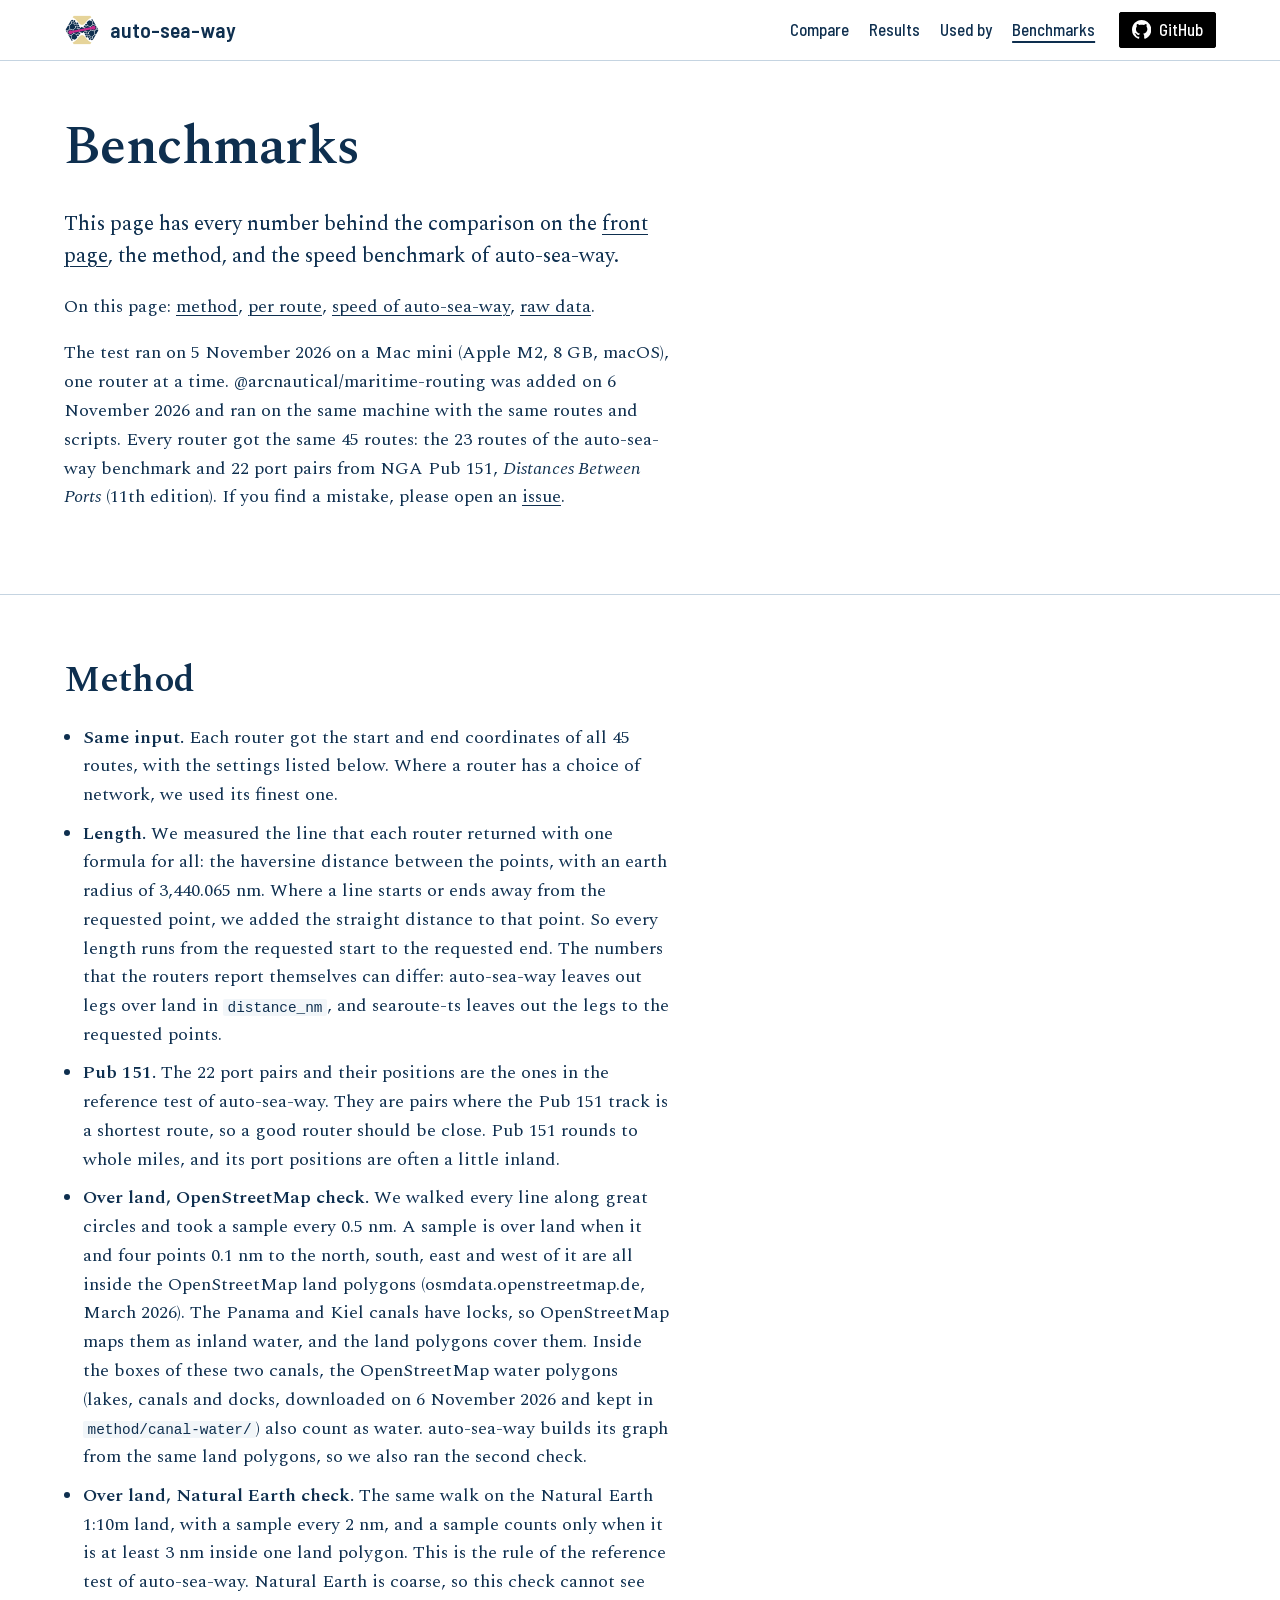
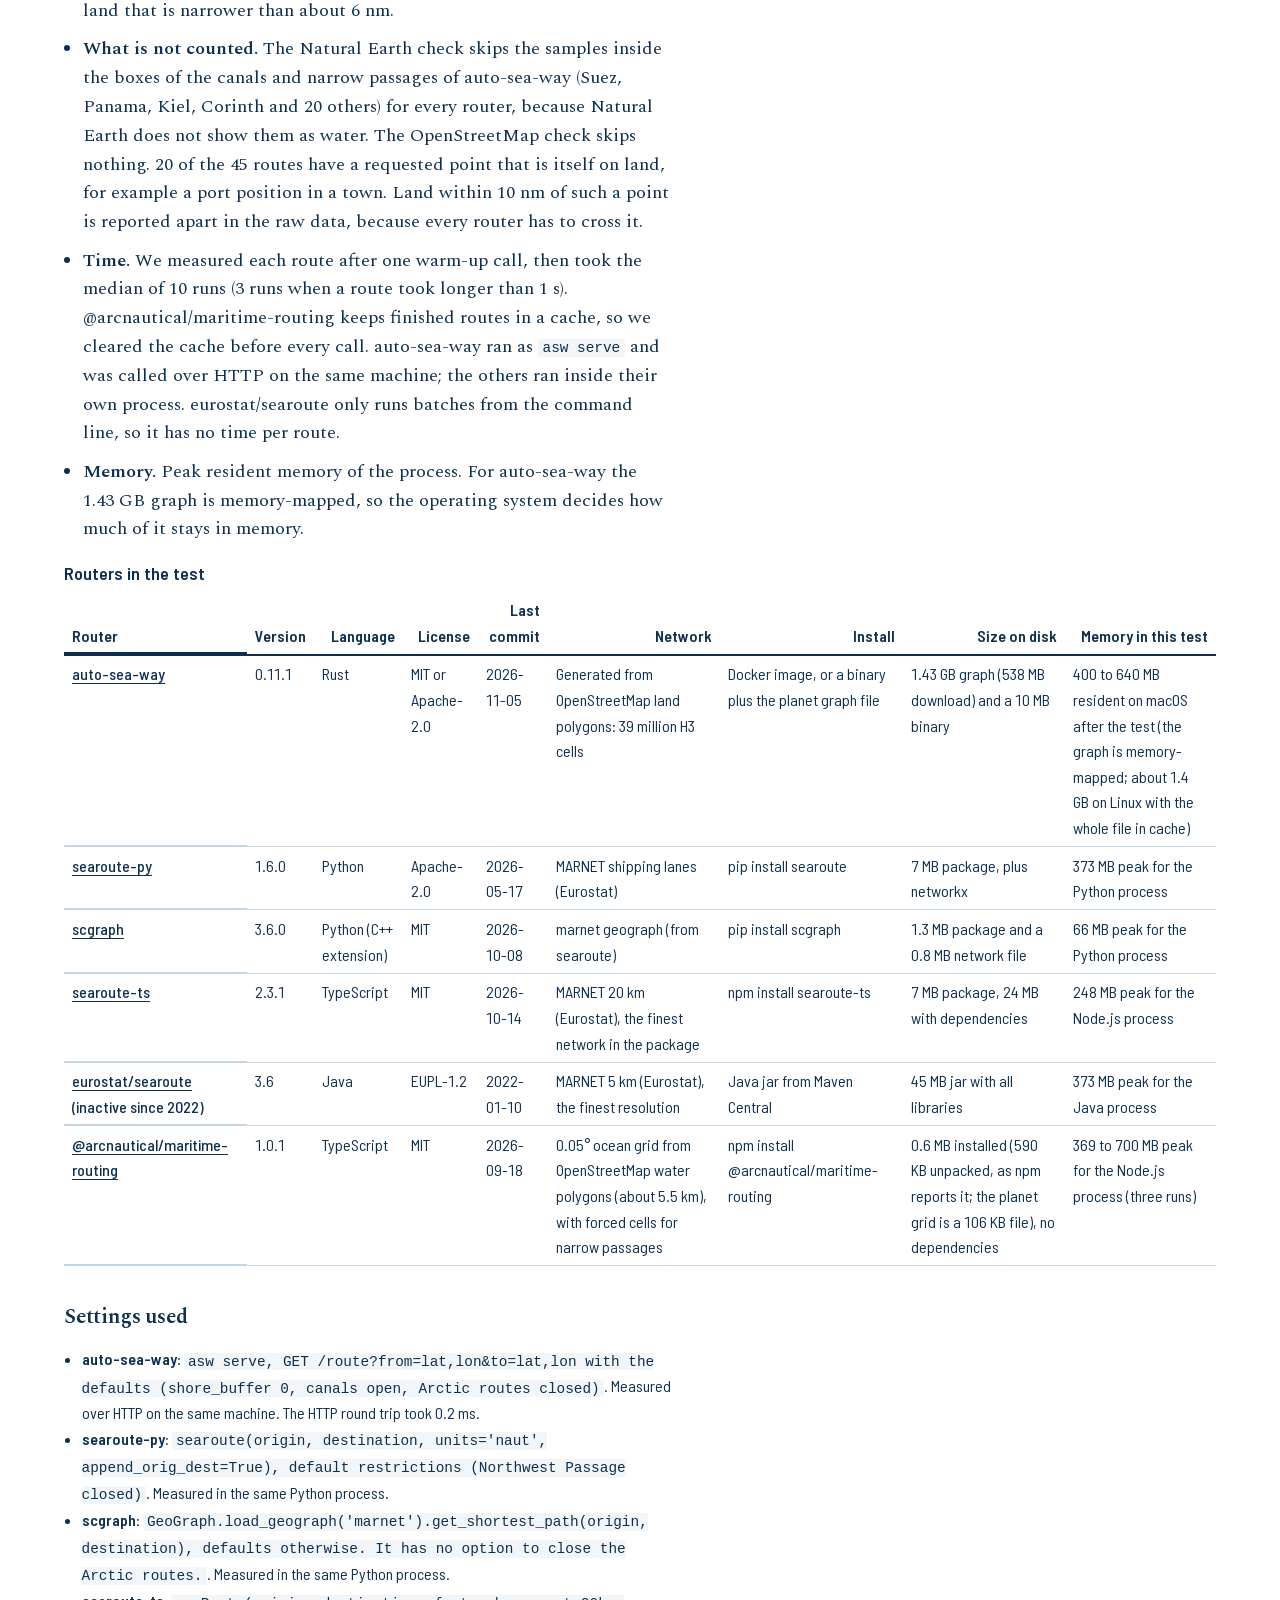
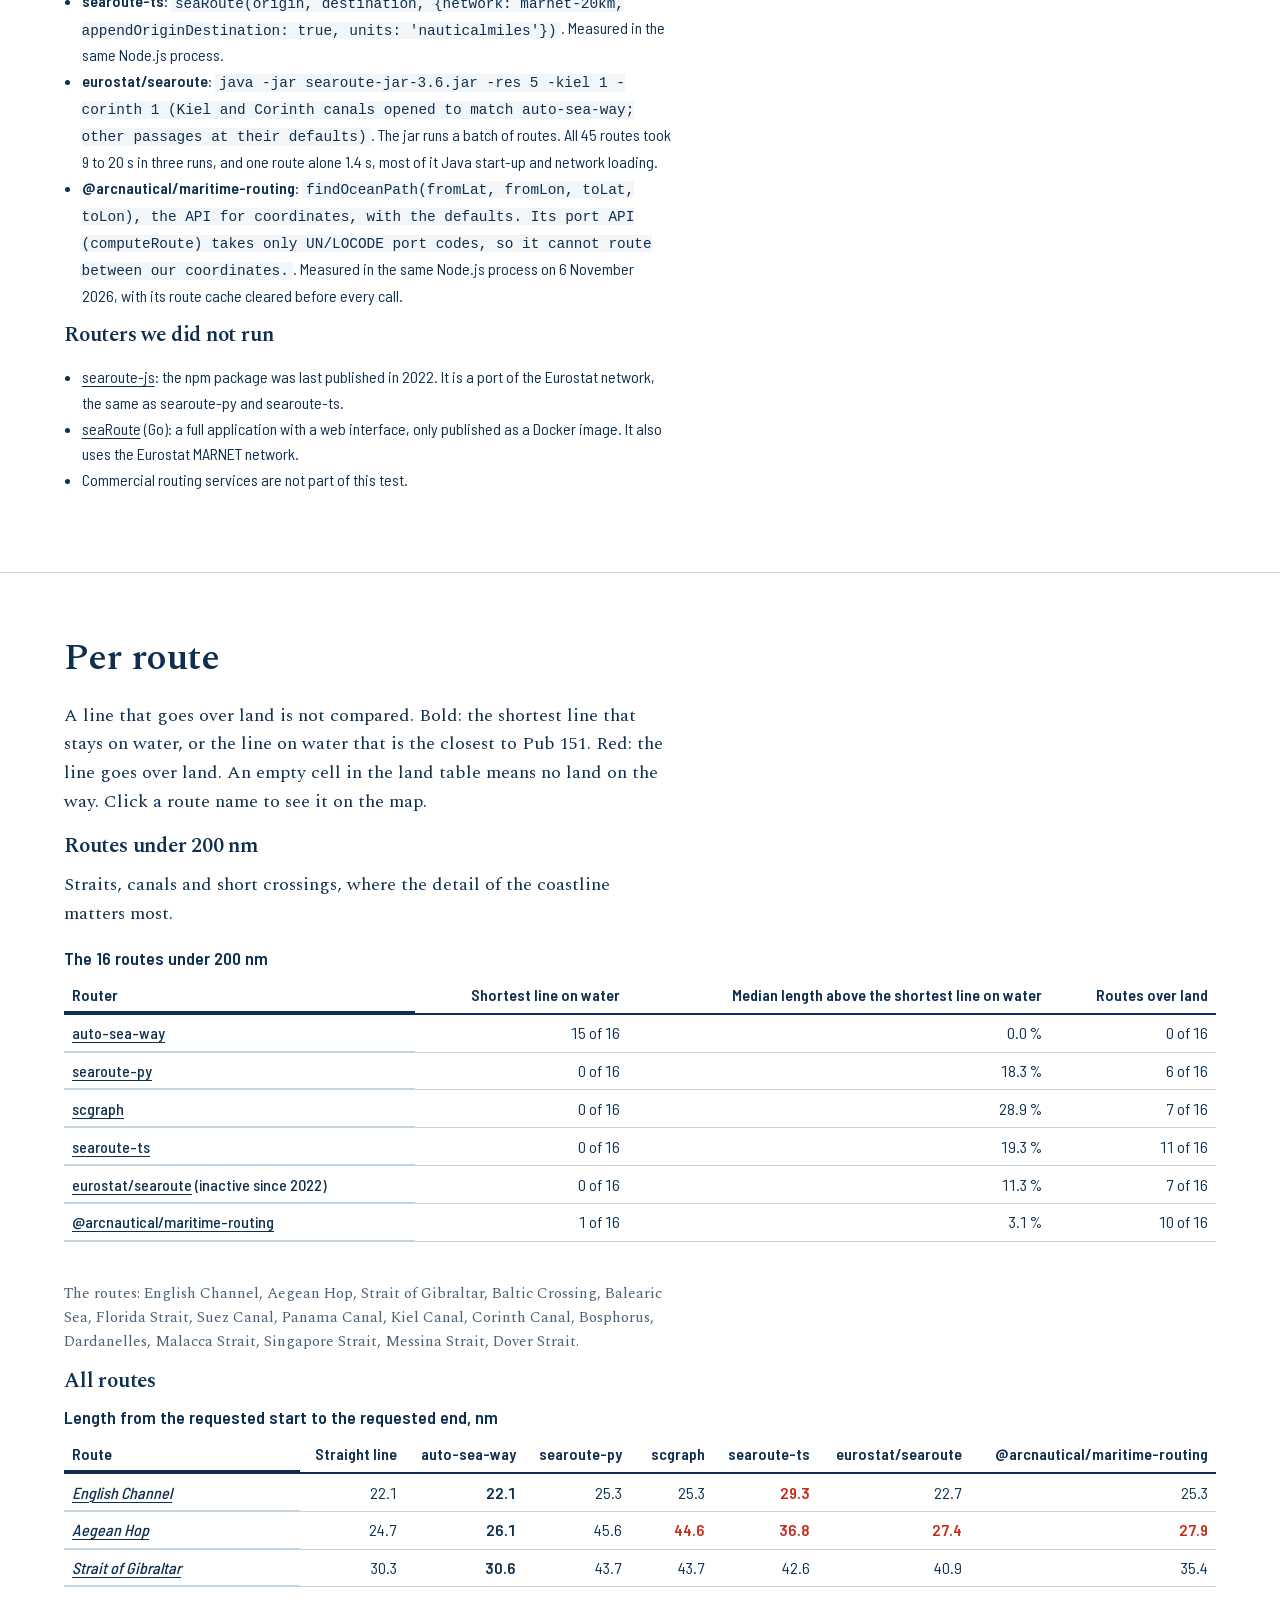
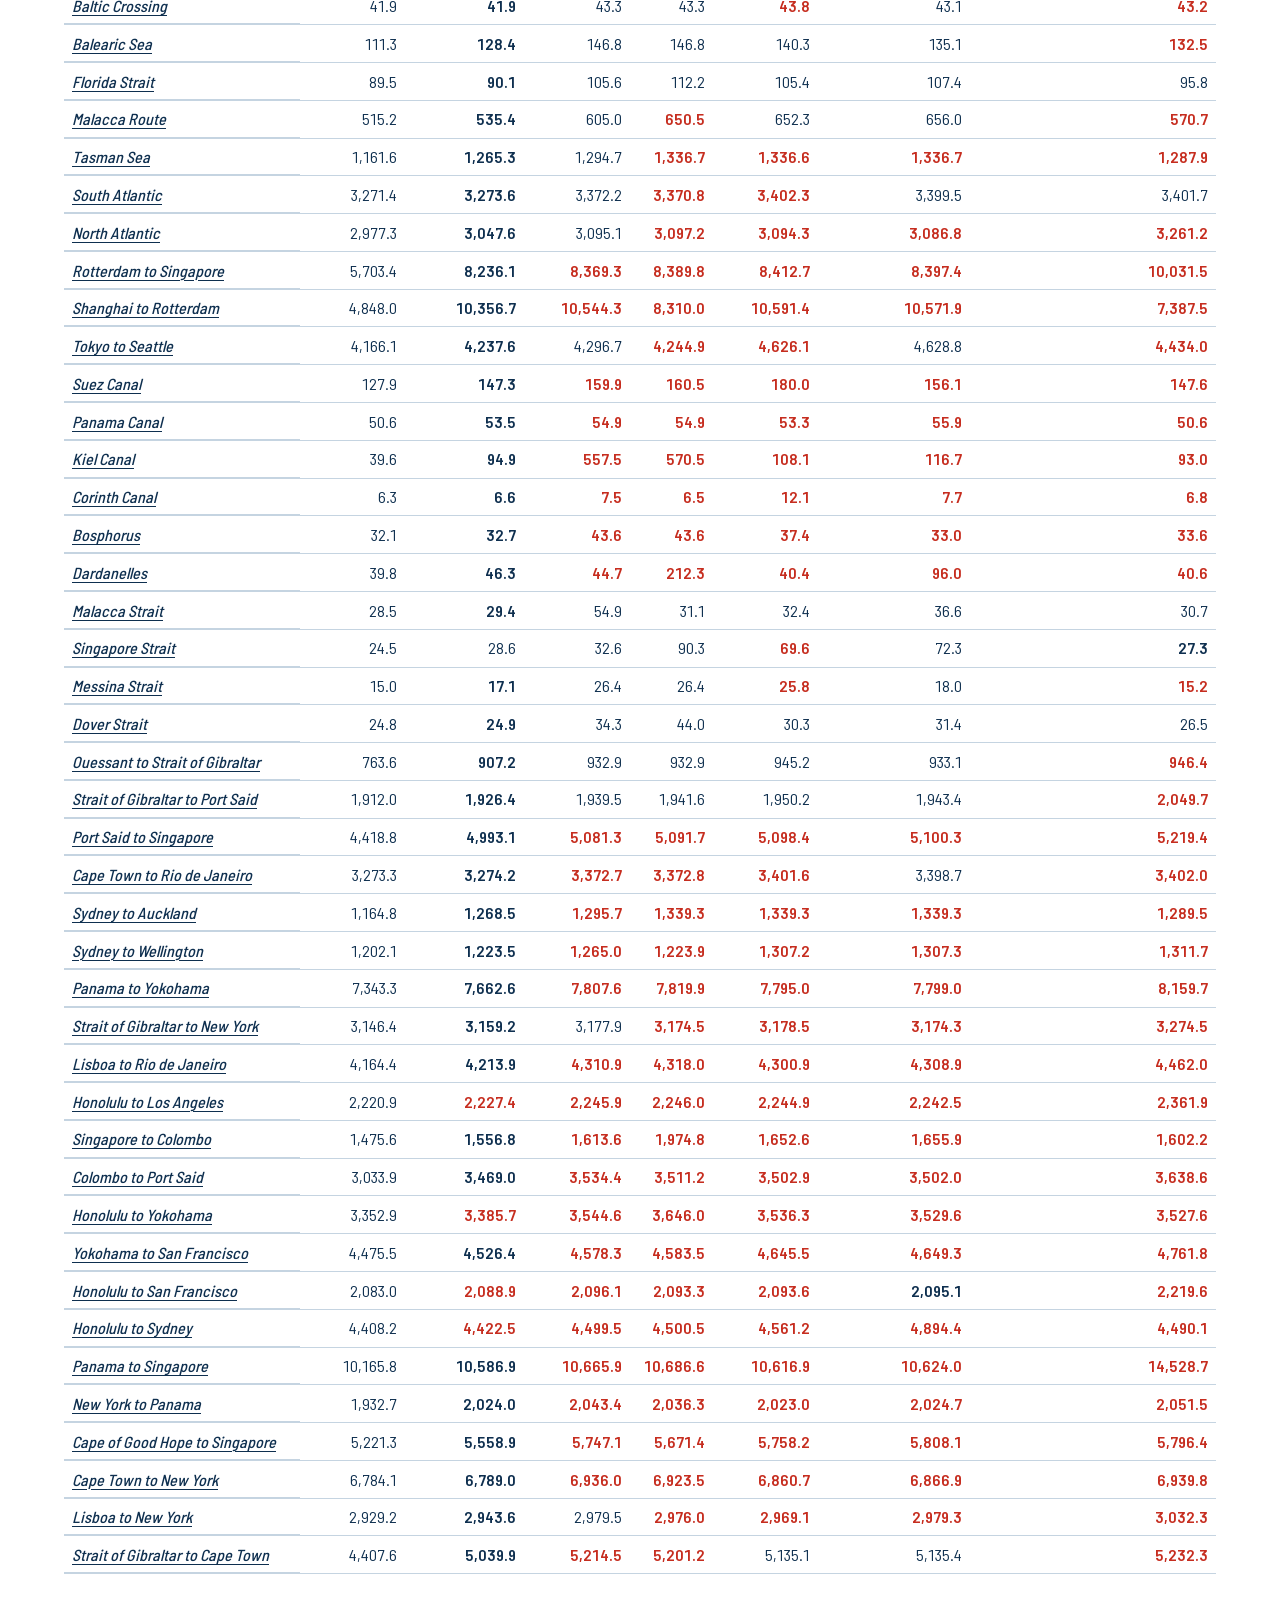
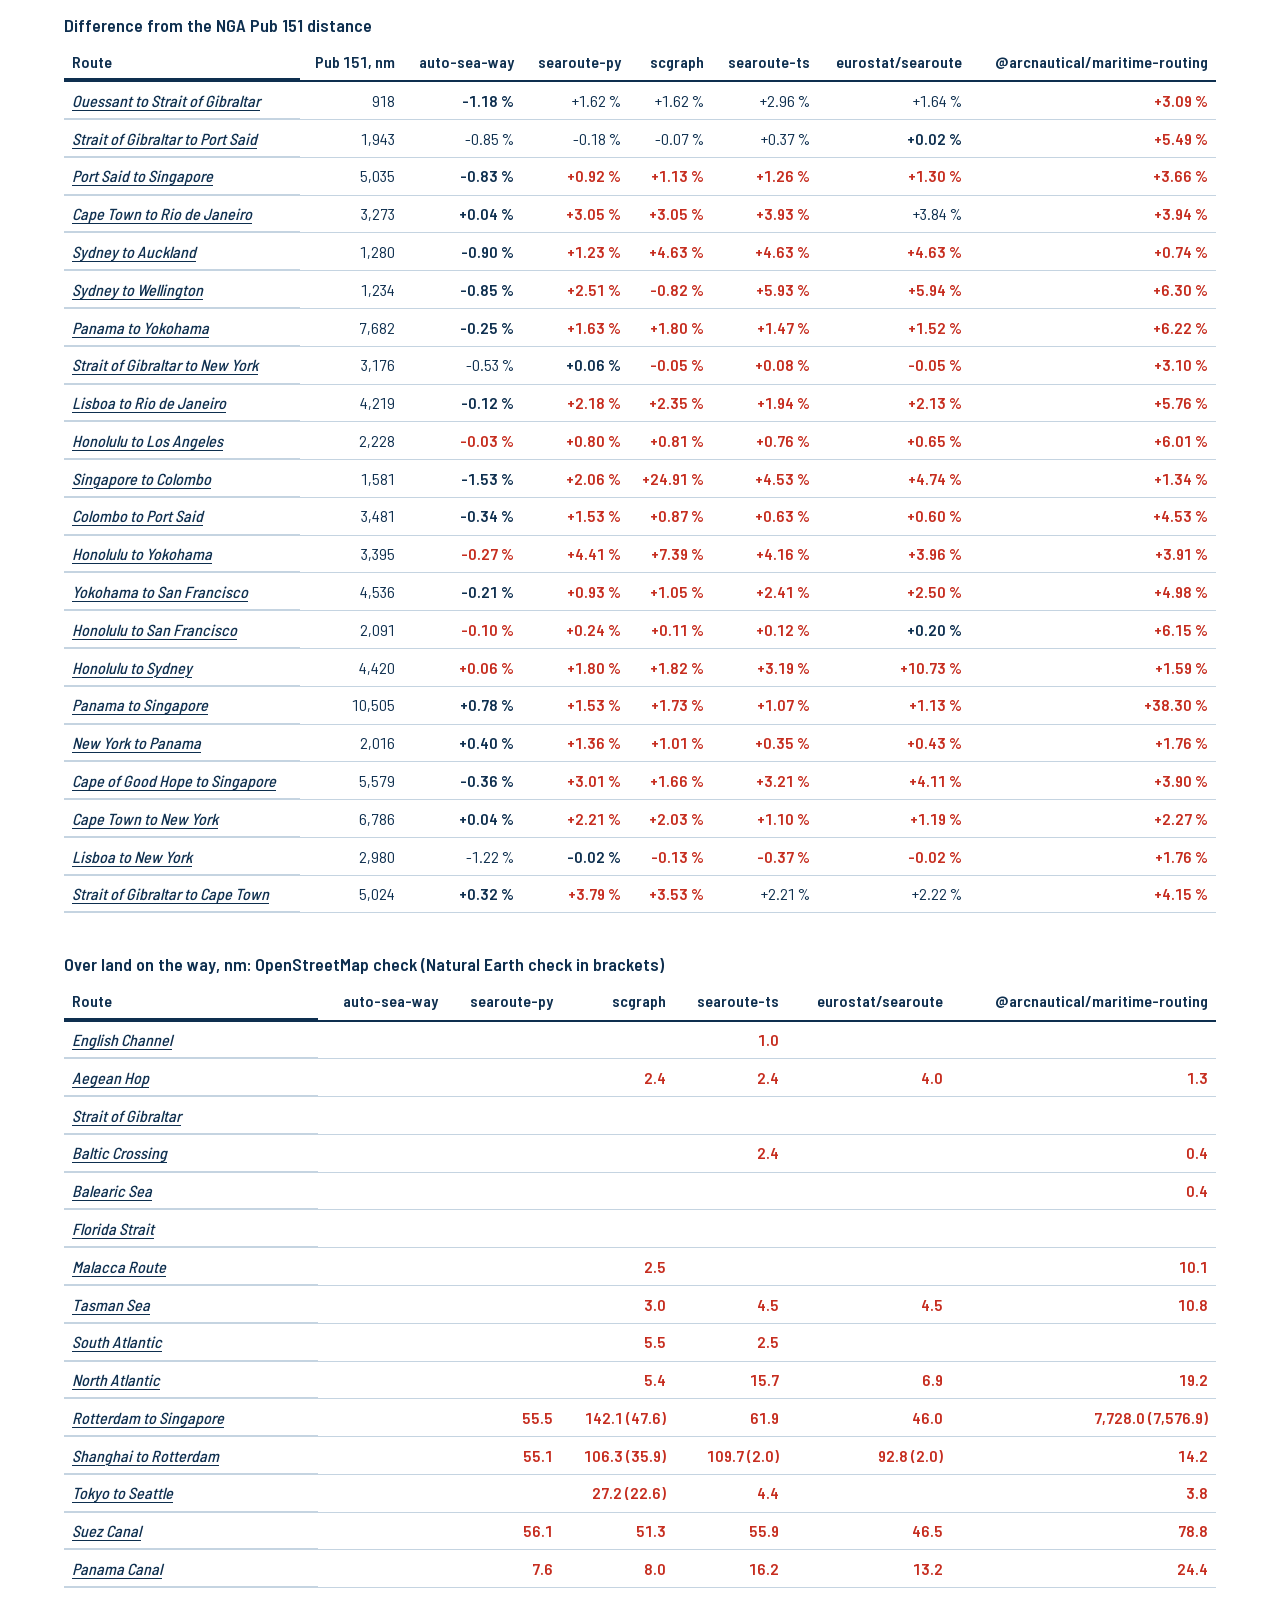
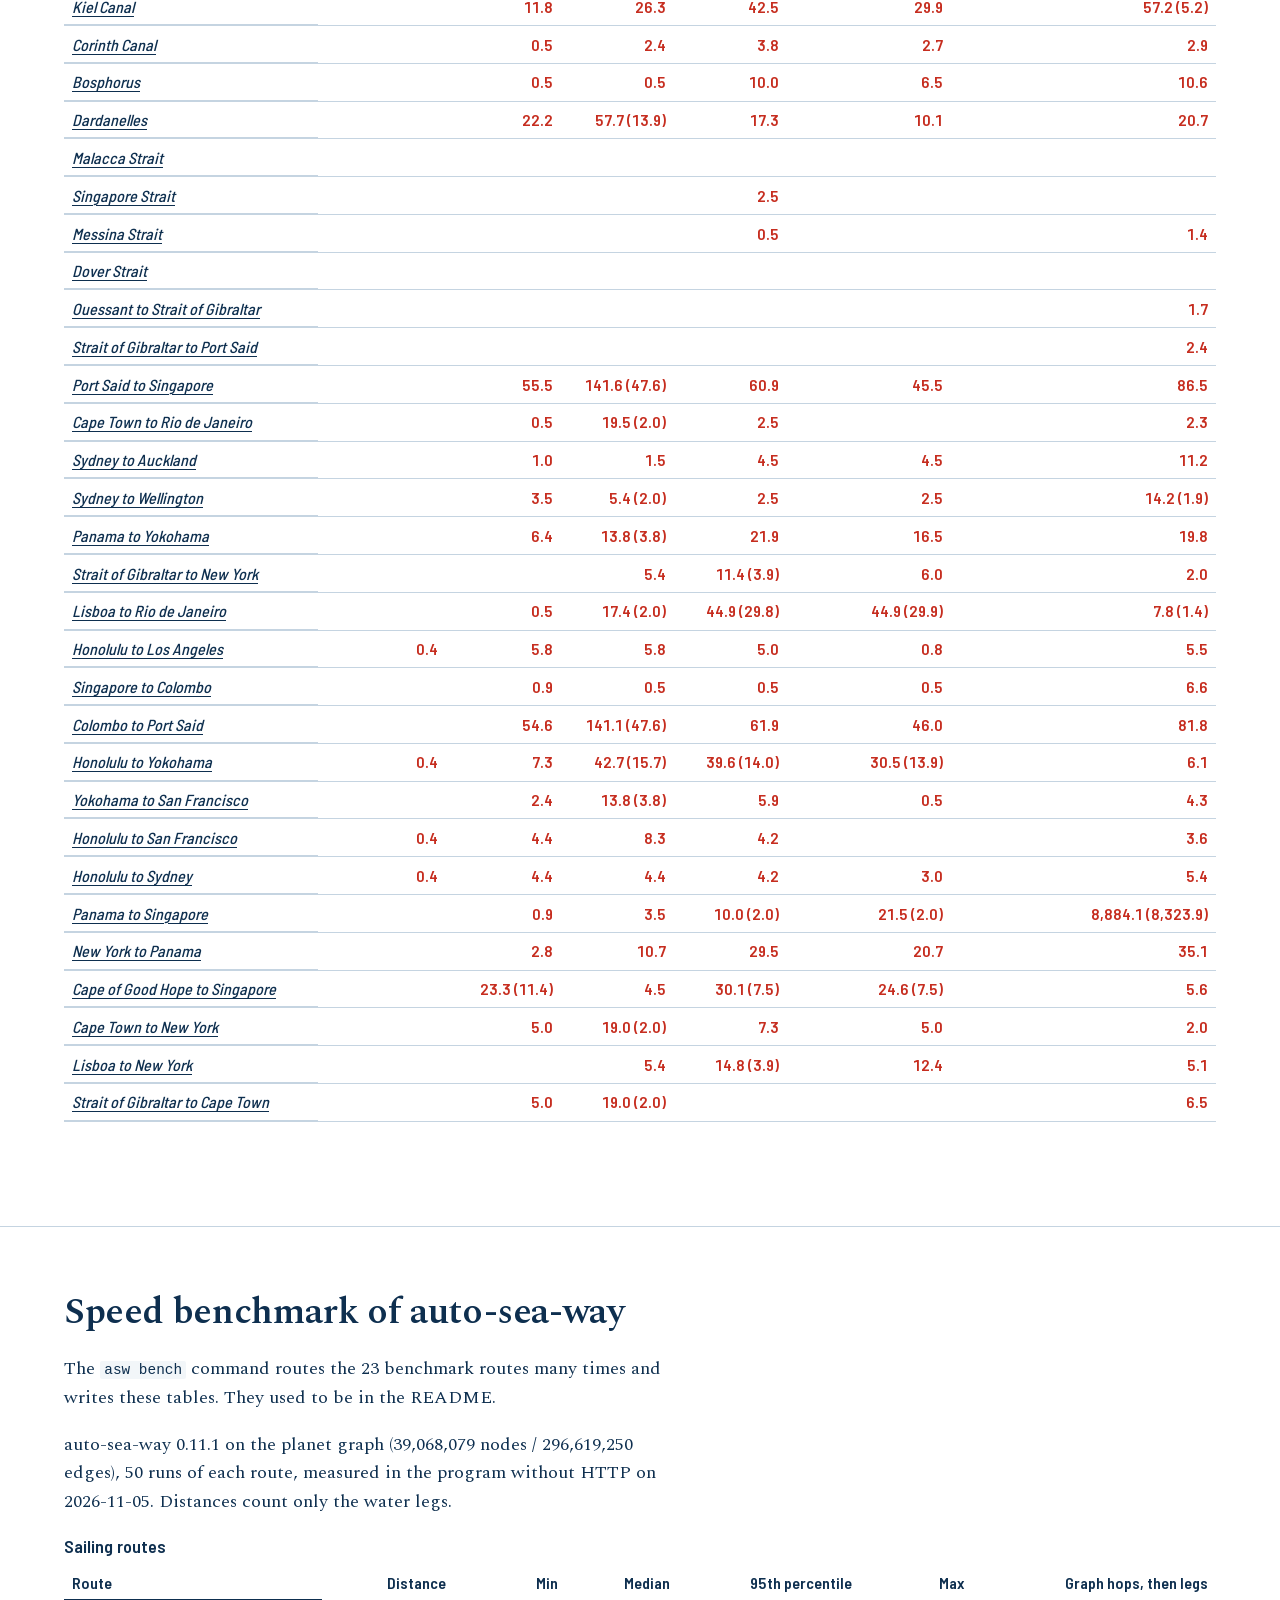
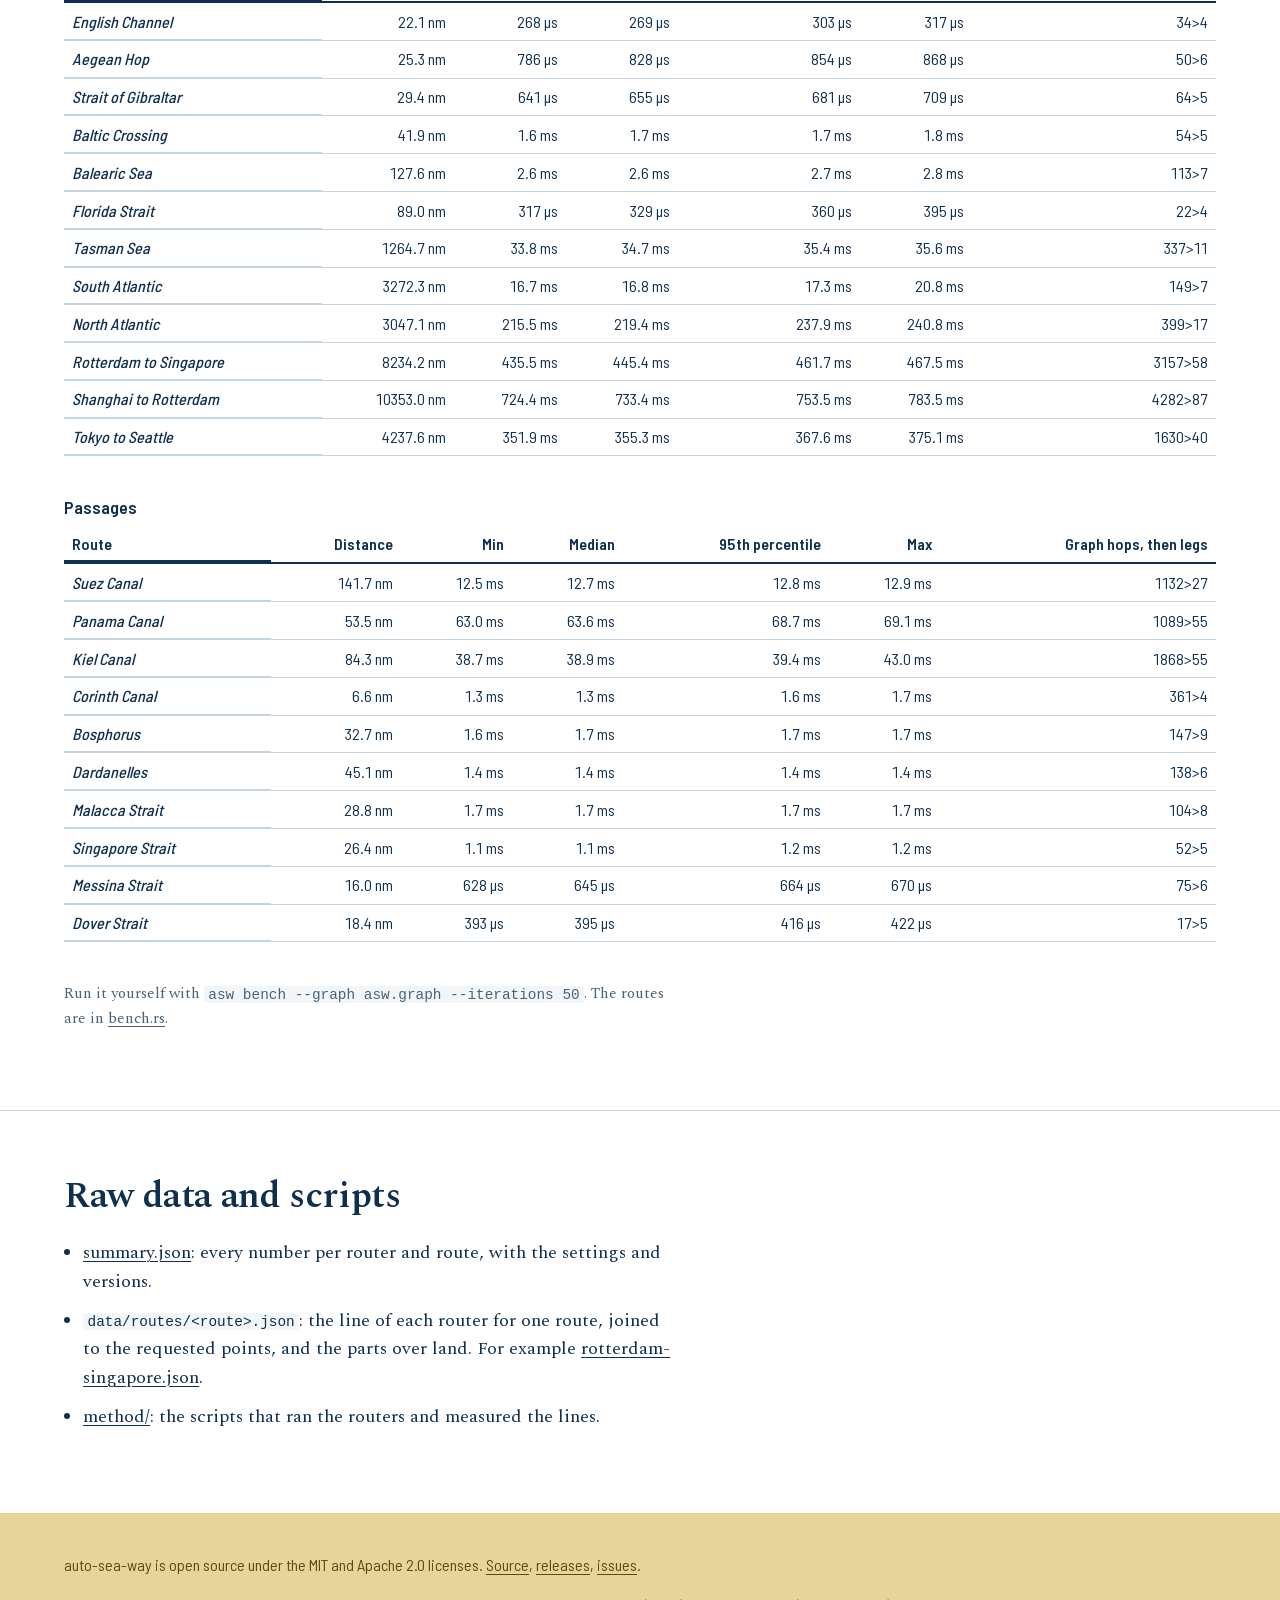
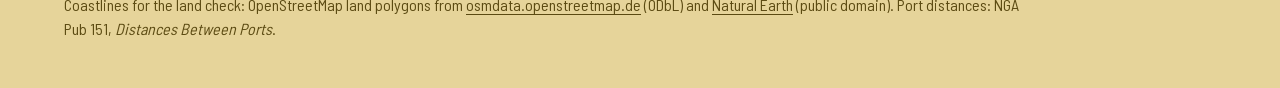
==== commit 4d920964: "Add @arcnautical/maritime-routing and simplify the site The comparison now has six routers. @arcnaut" ====
--- a/benchmarks.html
+++ b/benchmarks.html
@@ -4,7 +4,7 @@
 <meta charset="utf-8">
 <meta name="viewport" content="width=device-width, initial-scale=1">
 <title>auto-sea-way benchmarks</title>
-<meta name="description" content="Method, per-route numbers and raw data of the comparison of auto-sea-way with four other open source sea routers, and the speed benchmark of auto-sea-way.">
+<meta name="description" content="Method, per-route numbers and raw data of the comparison of auto-sea-way with five other open source sea routers, and the speed benchmark of auto-sea-way.">
 <meta name="theme-color" content="#0e2f4f">
 <link rel="icon" href="favicon.svg" type="image/svg+xml">
 <link rel="apple-touch-icon" href="apple-touch-icon.png">
@@ -17,12 +17,11 @@
     <a class="brand" href="./"><img src="img/logo.svg" alt="" width="36" height="36">auto-sea-way</a>
     <nav aria-label="Main">
       <a href="./#compare">Compare</a>
-      <a href="#method">Method</a>
-      <a href="#routes">Per route</a>
-      <a href="#speed">Speed</a>
-      <a href="#data">Raw data</a>
-      <a href="https://github.com/auto-sea-way/asw">GitHub</a>
+      <a href="./#results">Results</a>
+      <a href="./#used-by">Used by</a>
+      <a href="benchmarks.html" aria-current="page">Benchmarks</a>
     </nav>
+    <a class="gh" href="https://github.com/auto-sea-way/asw"><svg class="gh-mark" viewBox="0 0 16 16" width="16" height="16" aria-hidden="true"><path d="M6.766 11.328c-2.063-.25-3.516-1.734-3.516-3.656 0-.781.281-1.625.75-2.188-.203-.515-.172-1.609.063-2.062.625-.078 1.468.25 1.968.703.594-.187 1.219-.281 1.985-.281.765 0 1.39.094 1.953.265.484-.437 1.344-.765 1.969-.687.218.422.25 1.515.046 2.047.5.593.766 1.39.766 2.203 0 1.922-1.453 3.375-3.547 3.64.531.344.89 1.094.89 1.954v1.625c0 .468.391.734.86.547C13.781 14.359 16 11.53 16 8.03 16 3.61 12.406 0 7.984 0 3.563 0 0 3.61 0 8.031a7.88 7.88 0 0 0 5.172 7.422c.422.156.828-.125.828-.547v-1.25c-.219.094-.5.156-.75.156-1.031 0-1.64-.562-2.078-1.609-.172-.422-.36-.672-.719-.719-.187-.015-.25-.093-.25-.187 0-.188.313-.328.625-.328.453 0 .844.281 1.25.86.313.452.64.655 1.031.655s.641-.14 1-.5c.266-.265.47-.5.657-.656"/></svg>GitHub</a>
   </div>
 </header>
 
@@ -31,7 +30,8 @@
   <div class="wrap" style="display:block">
     <h1>Benchmarks</h1>
     <p class="lead">This page has every number behind the comparison on the <a href="./">front page</a>, the method, and the speed benchmark of auto-sea-way.</p>
-    <p>The test ran on 5 November 2026 on a Mac mini (Apple M2, 8 GB, macOS), one router at a time. Every router got the same 45 routes: the 23 routes of the auto-sea-way benchmark and 22 port pairs from NGA Pub 151, <em>Distances Between Ports</em> (11th edition). If you find a mistake, please open an <a href="https://github.com/auto-sea-way/asw/issues">issue</a>.</p>
+    <p class="links">On this page: <a href="#method">method</a>, <a href="#routes">per route</a>, <a href="#speed">speed of auto-sea-way</a>, <a href="#data">raw data</a>.</p>
+    <p>The test ran on 5 November 2026 on a Mac mini (Apple M2, 8 GB, macOS), one router at a time. @arcnautical/maritime-routing was added on 6 November 2026 and ran on the same machine with the same routes and scripts. Every router got the same 45 routes: the 23 routes of the auto-sea-way benchmark and 22 port pairs from NGA Pub 151, <em>Distances Between Ports</em> (11th edition). If you find a mistake, please open an <a href="https://github.com/auto-sea-way/asw/issues">issue</a>.</p>
   </div>
 </section>
 
@@ -42,31 +42,31 @@
       <li><strong>Same input.</strong> Each router got the start and end coordinates of all 45 routes, with the settings listed below. Where a router has a choice of network, we used its finest one.</li>
       <li><strong>Length.</strong> We measured the line that each router returned with one formula for all: the haversine distance between the points, with an earth radius of 3,440.065 nm. Where a line starts or ends away from the requested point, we added the straight distance to that point. So every length runs from the requested start to the requested end. The numbers that the routers report themselves can differ: auto-sea-way leaves out legs over land in <code>distance_nm</code>, and searoute-ts leaves out the legs to the requested points.</li>
       <li><strong>Pub 151.</strong> The 22 port pairs and their positions are the ones in the reference test of auto-sea-way. They are pairs where the Pub 151 track is a shortest route, so a good router should be close. Pub 151 rounds to whole miles, and its port positions are often a little inland.</li>
-      <li><strong>Over land, OpenStreetMap check.</strong> We walked every line along great circles and took a sample every 0.5 nm. A sample is over land when it and four points 0.1 nm to the north, south, east and west of it are all inside the OpenStreetMap land polygons (osmdata.openstreetmap.de, March 2026). auto-sea-way builds its graph from the same land polygons, so we also ran the second check.</li>
+      <li><strong>Over land, OpenStreetMap check.</strong> We walked every line along great circles and took a sample every 0.5 nm. A sample is over land when it and four points 0.1 nm to the north, south, east and west of it are all inside the OpenStreetMap land polygons (osmdata.openstreetmap.de, March 2026). The Panama and Kiel canals have locks, so OpenStreetMap maps them as inland water, and the land polygons cover them. Inside the boxes of these two canals, the OpenStreetMap water polygons (lakes, canals and docks, downloaded on 6 November 2026 and kept in <code>method/canal-water/</code>) also count as water. auto-sea-way builds its graph from the same land polygons, so we also ran the second check.</li>
       <li><strong>Over land, Natural Earth check.</strong> The same walk on the Natural Earth 1:10m land, with a sample every 2 nm, and a sample counts only when it is at least 3 nm inside one land polygon. This is the rule of the reference test of auto-sea-way. Natural Earth is coarse, so this check cannot see land that is narrower than about 6 nm.</li>
-      <li><strong>What is not counted.</strong> In both checks, samples inside the boxes of the canals and narrow passages of auto-sea-way (Suez, Panama, Kiel, Corinth and 20 others) are skipped for every router, because the land data does not show the canals as water. 20 of the 45 routes have a requested point that is itself on land, for example a port position in a town. Land within 10 nm of such a point is reported apart in the raw data, because every router has to cross it.</li>
-      <li><strong>Time.</strong> We measured each route after one warm-up call, then took the median of 10 runs (3 runs when a route took longer than 1 s). auto-sea-way ran as <code>asw serve</code> and was called over HTTP on the same machine; the others ran inside their own process. eurostat/searoute only runs batches from the command line, so it has no time per route.</li>
+      <li><strong>What is not counted.</strong> The Natural Earth check skips the samples inside the boxes of the canals and narrow passages of auto-sea-way (Suez, Panama, Kiel, Corinth and 20 others) for every router, because Natural Earth does not show them as water. The OpenStreetMap check skips nothing. 20 of the 45 routes have a requested point that is itself on land, for example a port position in a town. Land within 10 nm of such a point is reported apart in the raw data, because every router has to cross it.</li>
+      <li><strong>Time.</strong> We measured each route after one warm-up call, then took the median of 10 runs (3 runs when a route took longer than 1 s). @arcnautical/maritime-routing keeps finished routes in a cache, so we cleared the cache before every call. auto-sea-way ran as <code>asw serve</code> and was called over HTTP on the same machine; the others ran inside their own process. eurostat/searoute only runs batches from the command line, so it has no time per route.</li>
       <li><strong>Memory.</strong> Peak resident memory of the process. For auto-sea-way the 1.43 GB graph is memory-mapped, so the operating system decides how much of it stays in memory.</li>
     </ul>
 <!-- build:tools -->
 <div class="scroll"><table>
 <caption>Routers in the test</caption>
-<thead><tr><th scope="col">Router</th><th scope="col">Version</th><th scope="col">Language</th><th scope="col">License</th><th scope="col">Last commit</th><th scope="col">Network</th><th scope="col">Install</th><th scope="col">Size</th><th scope="col">Memory in this test</th></tr></thead>
+<thead><tr><th scope="col">Router</th><th scope="col">Version</th><th scope="col">Language</th><th scope="col">License</th><th scope="col">Last commit</th><th scope="col">Network</th><th scope="col">Install</th><th scope="col">Size on disk</th><th scope="col">Memory in this test</th></tr></thead>
 <tbody>
 <tr><th scope="row"><a href="https://github.com/auto-sea-way/asw">auto-sea-way</a></th><td class="text">0.11.1</td><td class="text">Rust</td><td class="text">MIT or Apache-2.0</td><td class="text">2026-11-05</td><td class="text">Generated from OpenStreetMap land polygons: 39 million H3 cells</td><td class="text">Docker image, or a binary plus the planet graph file</td><td class="text">1.43 GB graph (538 MB download) and a 10 MB binary</td><td class="text">400 to 640 MB resident on macOS after the test (the graph is memory-mapped; about 1.4 GB on Linux with the whole file in cache)</td></tr>
 <tr><th scope="row"><a href="https://github.com/genthalili/searoute-py">searoute-py</a></th><td class="text">1.6.0</td><td class="text">Python</td><td class="text">Apache-2.0</td><td class="text">2026-05-17</td><td class="text">MARNET shipping lanes (Eurostat)</td><td class="text">pip install searoute</td><td class="text">7 MB package, plus networkx</td><td class="text">373 MB peak for the Python process</td></tr>
 <tr><th scope="row"><a href="https://github.com/connor-makowski/scgraph">scgraph</a></th><td class="text">3.6.0</td><td class="text">Python (C++ extension)</td><td class="text">MIT</td><td class="text">2026-10-08</td><td class="text">marnet geograph (from searoute)</td><td class="text">pip install scgraph</td><td class="text">1.3 MB package and a 0.8 MB network file</td><td class="text">66 MB peak for the Python process</td></tr>
 <tr><th scope="row"><a href="https://github.com/mayurrawte/searoute-ts">searoute-ts</a></th><td class="text">2.3.1</td><td class="text">TypeScript</td><td class="text">MIT</td><td class="text">2026-10-14</td><td class="text">MARNET 20 km (Eurostat), the finest network in the package</td><td class="text">npm install searoute-ts</td><td class="text">7 MB package, 24 MB with dependencies</td><td class="text">248 MB peak for the Node.js process</td></tr>
 <tr><th scope="row"><a href="https://github.com/eurostat/searoute">eurostat/searoute</a> (inactive since 2022)</th><td class="text">3.6</td><td class="text">Java</td><td class="text">EUPL-1.2</td><td class="text">2022-01-10</td><td class="text">MARNET 5 km (Eurostat), the finest resolution</td><td class="text">Java jar from Maven Central</td><td class="text">45 MB jar with all libraries</td><td class="text">373 MB peak for the Java process</td></tr>
+<tr><th scope="row"><a href="https://github.com/arcnautical/maritime-routing">@arcnautical/maritime-routing</a></th><td class="text">1.0.1</td><td class="text">TypeScript</td><td class="text">MIT</td><td class="text">2026-09-18</td><td class="text">0.05° ocean grid from OpenStreetMap water polygons (about 5.5 km), with forced cells for narrow passages</td><td class="text">npm install @arcnautical/maritime-routing</td><td class="text">0.6 MB installed (590 KB unpacked, as npm reports it; the planet grid is a 106 KB file), no dependencies</td><td class="text">369 to 700 MB peak for the Node.js process (three runs)</td></tr>
 </tbody></table></div>
 <h3>Settings used</h3>
-<ul class="note-list"><li><strong>auto-sea-way</strong>: <code>asw serve, GET /route?from=lat,lon&amp;to=lat,lon with the defaults (shore_buffer 0, canals open, Arctic routes closed)</code>. Measured over HTTP on the same machine. The HTTP round trip took 0.2 ms.</li><li><strong>searoute-py</strong>: <code>searoute(origin, destination, units=&#x27;naut&#x27;, append_orig_dest=True), default restrictions (Northwest Passage closed)</code>. Measured in the same Python process.</li><li><strong>scgraph</strong>: <code>GeoGraph.load_geograph(&#x27;marnet&#x27;).get_shortest_path(origin, destination), defaults otherwise. It has no option to close the Arctic routes.</code>. Measured in the same Python process.</li><li><strong>searoute-ts</strong>: <code>seaRoute(origin, destination, {network: marnet-20km, appendOriginDestination: true, units: &#x27;nauticalmiles&#x27;})</code>. Measured in the same Node.js process.</li><li><strong>eurostat/searoute</strong>: <code>java -jar searoute-jar-3.6.jar -res 5 -kiel 1 -corinth 1 (Kiel and Corinth canals opened to match auto-sea-way; other passages at their defaults)</code>. The jar runs a batch of routes. All 45 routes took 9 to 20 s in three runs, and one route alone 1.4 s, most of it Java start-up and network loading.</li></ul>
+<ul class="note-list"><li><strong>auto-sea-way</strong>: <code>asw serve, GET /route?from=lat,lon&amp;to=lat,lon with the defaults (shore_buffer 0, canals open, Arctic routes closed)</code>. Measured over HTTP on the same machine. The HTTP round trip took 0.2 ms.</li><li><strong>searoute-py</strong>: <code>searoute(origin, destination, units=&#x27;naut&#x27;, append_orig_dest=True), default restrictions (Northwest Passage closed)</code>. Measured in the same Python process.</li><li><strong>scgraph</strong>: <code>GeoGraph.load_geograph(&#x27;marnet&#x27;).get_shortest_path(origin, destination), defaults otherwise. It has no option to close the Arctic routes.</code>. Measured in the same Python process.</li><li><strong>searoute-ts</strong>: <code>seaRoute(origin, destination, {network: marnet-20km, appendOriginDestination: true, units: &#x27;nauticalmiles&#x27;})</code>. Measured in the same Node.js process.</li><li><strong>eurostat/searoute</strong>: <code>java -jar searoute-jar-3.6.jar -res 5 -kiel 1 -corinth 1 (Kiel and Corinth canals opened to match auto-sea-way; other passages at their defaults)</code>. The jar runs a batch of routes. All 45 routes took 9 to 20 s in three runs, and one route alone 1.4 s, most of it Java start-up and network loading.</li><li><strong>@arcnautical/maritime-routing</strong>: <code>findOceanPath(fromLat, fromLon, toLat, toLon), the API for coordinates, with the defaults. Its port API (computeRoute) takes only UN/LOCODE port codes, so it cannot route between our coordinates.</code>. Measured in the same Node.js process on 6 November 2026, with its route cache cleared before every call.</li></ul>
 <!-- /build:tools -->
     <h3>Routers we did not run</h3>
     <ul class="note-list">
       <li><a href="https://github.com/johnx25bd/searoute">searoute-js</a>: the npm package was last published in 2022. It is a port of the Eurostat network, the same as searoute-py and searoute-ts.</li>
       <li><a href="https://github.com/captv89/seaRoute">seaRoute</a> (Go): a full application with a web interface, only published as a Docker image. It also uses the Eurostat MARNET network.</li>
-      <li><a href="https://www.npmjs.com/package/@arcnautical/maritime-routing">@arcnautical/maritime-routing</a>: a new package from a company (version 1.0.1, September 2026, 3 stars on GitHub). We did not review its code, so we did not run it.</li>
       <li>Commercial routing services are not part of this test.</li>
     </ul>
   </div>
@@ -75,192 +75,157 @@
 <section id="routes">
   <div class="wrap">
     <h2>Per route</h2>
-    <p>Bold: the shortest line that stays on water, or the closest to Pub 151. Red: the line goes over land. An empty cell in the land table means no land on the way. Click a route name to see it on the map.</p>
+    <p>A line that goes over land is not compared. Bold: the shortest line that stays on water, or the line on water that is the closest to Pub 151. Red: the line goes over land. An empty cell in the land table means no land on the way. Click a route name to see it on the map.</p>
+    <h3>Routes under 200&nbsp;nm</h3>
+    <p>Straits, canals and short crossings, where the detail of the coastline matters most.</p>
+<!-- build:short -->
+<div class="scroll"><table>
+<caption>The 16 routes under 200&nbsp;nm</caption>
+<thead><tr><th scope="col">Router</th><th scope="col">Shortest line on water</th><th scope="col">Median length above the shortest line on water</th><th scope="col">Routes over land</th></tr></thead>
+<tbody>
+<tr><th scope="row"><a href="https://github.com/auto-sea-way/asw">auto-sea-way</a></th><td>15 of 16</td><td>0.0&nbsp;%</td><td>0 of 16</td></tr>
+<tr><th scope="row"><a href="https://github.com/genthalili/searoute-py">searoute-py</a></th><td>0 of 16</td><td>18.3&nbsp;%</td><td>6 of 16</td></tr>
+<tr><th scope="row"><a href="https://github.com/connor-makowski/scgraph">scgraph</a></th><td>0 of 16</td><td>28.9&nbsp;%</td><td>7 of 16</td></tr>
+<tr><th scope="row"><a href="https://github.com/mayurrawte/searoute-ts">searoute-ts</a></th><td>0 of 16</td><td>19.3&nbsp;%</td><td>11 of 16</td></tr>
+<tr><th scope="row"><a href="https://github.com/eurostat/searoute">eurostat/searoute</a> (inactive since 2022)</th><td>0 of 16</td><td>11.3&nbsp;%</td><td>7 of 16</td></tr>
+<tr><th scope="row"><a href="https://github.com/arcnautical/maritime-routing">@arcnautical/maritime-routing</a></th><td>1 of 16</td><td>3.1&nbsp;%</td><td>10 of 16</td></tr>
+</tbody></table></div>
+<p class="small">The routes: English Channel, Aegean Hop, Strait of Gibraltar, Baltic Crossing, Balearic Sea, Florida Strait, Suez Canal, Panama Canal, Kiel Canal, Corinth Canal, Bosphorus, Dardanelles, Malacca Strait, Singapore Strait, Messina Strait, Dover Strait.</p>
+<!-- /build:short -->
+    <h3>All routes</h3>
 <!-- build:length -->
 <div class="scroll"><table>
 <caption>Length from the requested start to the requested end, nm</caption>
-<thead><tr><th scope="col">Route</th><th scope="col">Straight line</th><th scope="col">auto-sea-way</th><th scope="col">searoute-py</th><th scope="col">scgraph</th><th scope="col">searoute-ts</th><th scope="col">eurostat/searoute</th></tr></thead>
-<tbody>
-<tr><th scope="row"><a class="water" href="./#english-channel">English Channel</a></th><td>22.1</td><td class="best">22.1</td><td class="">25.3</td><td class="">25.3</td><td class="">29.3</td><td class="">22.7</td></tr>
-<tr><th scope="row"><a class="water" href="./#aegean-hop">Aegean Hop</a></th><td>24.7</td><td class="best">26.1</td><td class="">45.6</td><td class="land">44.6</td><td class="land">36.8</td><td class="land">27.4</td></tr>
-<tr><th scope="row"><a class="water" href="./#strait-of-gibraltar">Strait of Gibraltar</a></th><td>30.3</td><td class="best">30.6</td><td class="">43.7</td><td class="">43.7</td><td class="">42.6</td><td class="">40.9</td></tr>
-<tr><th scope="row"><a class="water" href="./#baltic-crossing">Baltic Crossing</a></th><td>41.9</td><td class="best">41.9</td><td class="">43.3</td><td class="">43.3</td><td class="land">43.8</td><td class="">43.1</td></tr>
-<tr><th scope="row"><a class="water" href="./#balearic-sea">Balearic Sea</a></th><td>111.3</td><td class="best">128.4</td><td class="">146.8</td><td class="">146.8</td><td class="">140.3</td><td class="">135.1</td></tr>
-<tr><th scope="row"><a class="water" href="./#florida-strait">Florida Strait</a></th><td>89.5</td><td class="best">90.1</td><td class="">105.6</td><td class="">112.2</td><td class="">105.4</td><td class="">107.4</td></tr>
-<tr><th scope="row"><a class="water" href="./#malacca-route">Malacca Route</a></th><td>515.2</td><td class="best">535.4</td><td class="">605.0</td><td class="">650.5</td><td class="">652.3</td><td class="">656.0</td></tr>
-<tr><th scope="row"><a class="water" href="./#tasman-sea">Tasman Sea</a></th><td>1,161.6</td><td class="best">1,265.3</td><td class="">1,294.7</td><td class="land">1,336.7</td><td class="land">1,336.6</td><td class="land">1,336.7</td></tr>
-<tr><th scope="row"><a class="water" href="./#south-atlantic">South Atlantic</a></th><td>3,271.4</td><td class="best">3,273.6</td><td class="">3,372.2</td><td class="land">3,370.8</td><td class="land">3,402.3</td><td class="">3,399.5</td></tr>
-<tr><th scope="row"><a class="water" href="./#north-atlantic">North Atlantic</a></th><td>2,977.3</td><td class="best">3,047.6</td><td class="">3,095.1</td><td class="land">3,097.2</td><td class="land">3,094.3</td><td class="land">3,086.8</td></tr>
-<tr><th scope="row"><a class="water" href="./#rotterdam-singapore">Rotterdam to Singapore</a></th><td>5,703.4</td><td class="best">8,236.1</td><td class="land">8,369.3</td><td class="land">8,389.8</td><td class="land">8,412.7</td><td class="land">8,397.4</td></tr>
-<tr><th scope="row"><a class="water" href="./#shanghai-rotterdam">Shanghai to Rotterdam</a></th><td>4,848.0</td><td class="best">10,356.7</td><td class="land">10,544.3</td><td class="land">8,310.0</td><td class="land">10,591.4</td><td class="land">10,571.9</td></tr>
-<tr><th scope="row"><a class="water" href="./#tokyo-seattle">Tokyo to Seattle</a></th><td>4,166.1</td><td class="best">4,237.6</td><td class="">4,296.7</td><td class="land">4,244.9</td><td class="land">4,626.1</td><td class="">4,628.8</td></tr>
-<tr><th scope="row"><a class="water" href="./#suez-canal">Suez Canal</a></th><td>127.9</td><td class="best">147.3</td><td class="land">159.9</td><td class="land">160.5</td><td class="land">180.0</td><td class="land">156.1</td></tr>
-<tr><th scope="row"><a class="water" href="./#panama-canal">Panama Canal</a></th><td>50.6</td><td class="">53.5</td><td class="">54.9</td><td class="">54.9</td><td class="best">53.3</td><td class="">55.9</td></tr>
-<tr><th scope="row"><a class="water" href="./#kiel-canal">Kiel Canal</a></th><td>39.6</td><td class="best">94.9</td><td class="land">557.5</td><td class="land">570.5</td><td class="land">108.1</td><td class="">116.7</td></tr>
-<tr><th scope="row"><a class="water" href="./#corinth-canal">Corinth Canal</a></th><td>6.3</td><td class="">6.6</td><td class="">7.5</td><td class="best">6.5</td><td class="">12.1</td><td class="">7.7</td></tr>
-<tr><th scope="row"><a class="water" href="./#bosphorus">Bosphorus</a></th><td>32.1</td><td class="best">32.7</td><td class="">43.6</td><td class="">43.6</td><td class="">37.4</td><td class="">33.0</td></tr>
-<tr><th scope="row"><a class="water" href="./#dardanelles">Dardanelles</a></th><td>39.8</td><td class="">46.3</td><td class="">44.7</td><td class="land">212.3</td><td class="best">40.4</td><td class="land">96.0</td></tr>
-<tr><th scope="row"><a class="water" href="./#malacca-strait">Malacca Strait</a></th><td>28.5</td><td class="best">29.4</td><td class="">54.9</td><td class="">31.1</td><td class="">32.4</td><td class="">36.6</td></tr>
-<tr><th scope="row"><a class="water" href="./#singapore-strait">Singapore Strait</a></th><td>24.5</td><td class="best">28.6</td><td class="">32.6</td><td class="">90.3</td><td class="land">69.6</td><td class="">72.3</td></tr>
-<tr><th scope="row"><a class="water" href="./#messina-strait">Messina Strait</a></th><td>15.0</td><td class="best">17.1</td><td class="">26.4</td><td class="">26.4</td><td class="">25.8</td><td class="">18.0</td></tr>
-<tr><th scope="row"><a class="water" href="./#dover-strait">Dover Strait</a></th><td>24.8</td><td class="best">24.9</td><td class="">34.3</td><td class="">44.0</td><td class="">30.3</td><td class="">31.4</td></tr>
-<tr><th scope="row"><a class="water" href="./#ouessant-strait-of-gibraltar">Ouessant to Strait of Gibraltar</a></th><td>763.6</td><td class="best">907.2</td><td class="">932.9</td><td class="">932.9</td><td class="">945.2</td><td class="">933.1</td></tr>
-<tr><th scope="row"><a class="water" href="./#strait-of-gibraltar-port-said">Strait of Gibraltar to Port Said</a></th><td>1,912.0</td><td class="best">1,926.4</td><td class="">1,939.5</td><td class="">1,941.6</td><td class="">1,950.2</td><td class="">1,943.4</td></tr>
-<tr><th scope="row"><a class="water" href="./#port-said-singapore">Port Said to Singapore</a></th><td>4,418.8</td><td class="best">4,993.1</td><td class="">5,081.3</td><td class="land">5,091.7</td><td class="land">5,098.4</td><td class="land">5,100.3</td></tr>
-<tr><th scope="row"><a class="water" href="./#cape-town-rio-de-janeiro">Cape Town to Rio de Janeiro</a></th><td>3,273.3</td><td class="best">3,274.2</td><td class="land">3,372.7</td><td class="land">3,372.8</td><td class="land">3,401.6</td><td class="">3,398.7</td></tr>
-<tr><th scope="row"><a class="water" href="./#sydney-auckland">Sydney to Auckland</a></th><td>1,164.8</td><td class="best">1,268.5</td><td class="land">1,295.7</td><td class="land">1,339.3</td><td class="land">1,339.3</td><td class="land">1,339.3</td></tr>
-<tr><th scope="row"><a class="water" href="./#sydney-wellington">Sydney to Wellington</a></th><td>1,202.1</td><td class="best">1,223.5</td><td class="land">1,265.0</td><td class="land">1,223.9</td><td class="land">1,307.2</td><td class="land">1,307.3</td></tr>
-<tr><th scope="row"><a class="water" href="./#panama-yokohama">Panama to Yokohama</a></th><td>7,343.3</td><td class="best">7,662.6</td><td class="land">7,807.6</td><td class="land">7,819.9</td><td class="land">7,795.0</td><td class="land">7,799.0</td></tr>
-<tr><th scope="row"><a class="water" href="./#strait-of-gibraltar-new-york">Strait of Gibraltar to New York</a></th><td>3,146.4</td><td class="best">3,159.2</td><td class="">3,177.9</td><td class="land">3,174.5</td><td class="land">3,178.5</td><td class="land">3,174.3</td></tr>
-<tr><th scope="row"><a class="water" href="./#lisboa-rio-de-janeiro">Lisboa to Rio de Janeiro</a></th><td>4,164.4</td><td class="best">4,213.9</td><td class="land">4,310.9</td><td class="land">4,318.0</td><td class="land">4,300.9</td><td class="land">4,308.9</td></tr>
-<tr><th scope="row"><a class="water" href="./#honolulu-los-angeles">Honolulu to Los Angeles</a></th><td>2,220.9</td><td class="land">2,227.4</td><td class="land">2,245.9</td><td class="land">2,246.0</td><td class="land">2,244.9</td><td class="land">2,242.5</td></tr>
-<tr><th scope="row"><a class="water" href="./#singapore-colombo">Singapore to Colombo</a></th><td>1,475.6</td><td class="best">1,556.8</td><td class="">1,613.6</td><td class="">1,974.8</td><td class="land">1,652.6</td><td class="land">1,655.9</td></tr>
-<tr><th scope="row"><a class="water" href="./#colombo-port-said">Colombo to Port Said</a></th><td>3,033.9</td><td class="best">3,469.0</td><td class="">3,534.4</td><td class="land">3,511.2</td><td class="land">3,502.9</td><td class="land">3,502.0</td></tr>
-<tr><th scope="row"><a class="water" href="./#honolulu-yokohama">Honolulu to Yokohama</a></th><td>3,352.9</td><td class="land">3,385.7</td><td class="land">3,544.6</td><td class="land">3,646.0</td><td class="land">3,536.3</td><td class="land">3,529.6</td></tr>
-<tr><th scope="row"><a class="water" href="./#yokohama-san-francisco">Yokohama to San Francisco</a></th><td>4,475.5</td><td class="best">4,526.4</td><td class="land">4,578.3</td><td class="land">4,583.5</td><td class="land">4,645.5</td><td class="land">4,649.3</td></tr>
-<tr><th scope="row"><a class="water" href="./#honolulu-san-francisco">Honolulu to San Francisco</a></th><td>2,083.0</td><td class="land">2,088.9</td><td class="land">2,096.1</td><td class="land">2,093.3</td><td class="land">2,093.6</td><td class="best">2,095.1</td></tr>
-<tr><th scope="row"><a class="water" href="./#honolulu-sydney">Honolulu to Sydney</a></th><td>4,408.2</td><td class="land">4,422.5</td><td class="land">4,499.5</td><td class="land">4,500.5</td><td class="land">4,561.2</td><td class="land">4,894.4</td></tr>
-<tr><th scope="row"><a class="water" href="./#panama-singapore">Panama to Singapore</a></th><td>10,165.8</td><td class="best">10,586.9</td><td class="">10,665.9</td><td class="land">10,686.6</td><td class="land">10,616.9</td><td class="land">10,624.0</td></tr>
-<tr><th scope="row"><a class="water" href="./#new-york-panama">New York to Panama</a></th><td>1,932.7</td><td class="best">2,024.0</td><td class="">2,043.4</td><td class="land">2,036.3</td><td class="land">2,023.0</td><td class="land">2,024.7</td></tr>
-<tr><th scope="row"><a class="water" href="./#cape-of-good-hope-singapore">Cape of Good Hope to Singapore</a></th><td>5,221.3</td><td class="best">5,558.9</td><td class="land">5,747.1</td><td class="land">5,671.4</td><td class="land">5,758.2</td><td class="land">5,808.1</td></tr>
-<tr><th scope="row"><a class="water" href="./#cape-town-new-york">Cape Town to New York</a></th><td>6,784.1</td><td class="best">6,789.0</td><td class="land">6,936.0</td><td class="land">6,923.5</td><td class="land">6,860.7</td><td class="land">6,866.9</td></tr>
-<tr><th scope="row"><a class="water" href="./#lisboa-new-york">Lisboa to New York</a></th><td>2,929.2</td><td class="best">2,943.6</td><td class="">2,979.5</td><td class="land">2,976.0</td><td class="land">2,969.1</td><td class="land">2,979.3</td></tr>
-<tr><th scope="row"><a class="water" href="./#strait-of-gibraltar-cape-town">Strait of Gibraltar to Cape Town</a></th><td>4,407.6</td><td class="best">5,039.9</td><td class="land">5,214.5</td><td class="land">5,201.2</td><td class="">5,135.1</td><td class="">5,135.4</td></tr>
+<thead><tr><th scope="col">Route</th><th scope="col">Straight line</th><th scope="col">auto-sea-way</th><th scope="col">searoute-py</th><th scope="col">scgraph</th><th scope="col">searoute-ts</th><th scope="col">eurostat/searoute</th><th scope="col">@arcnautical/maritime-routing</th></tr></thead>
+<tbody>
+<tr><th scope="row"><a class="water" href="./#english-channel">English Channel</a></th><td>22.1</td><td class="best">22.1</td><td class="">25.3</td><td class="">25.3</td><td class="land">29.3</td><td class="">22.7</td><td class="">25.3</td></tr>
+<tr><th scope="row"><a class="water" href="./#aegean-hop">Aegean Hop</a></th><td>24.7</td><td class="best">26.1</td><td class="">45.6</td><td class="land">44.6</td><td class="land">36.8</td><td class="land">27.4</td><td class="land">27.9</td></tr>
+<tr><th scope="row"><a class="water" href="./#strait-of-gibraltar">Strait of Gibraltar</a></th><td>30.3</td><td class="best">30.6</td><td class="">43.7</td><td class="">43.7</td><td class="">42.6</td><td class="">40.9</td><td class="">35.4</td></tr>
+<tr><th scope="row"><a class="water" href="./#baltic-crossing">Baltic Crossing</a></th><td>41.9</td><td class="best">41.9</td><td class="">43.3</td><td class="">43.3</td><td class="land">43.8</td><td class="">43.1</td><td class="land">43.2</td></tr>
+<tr><th scope="row"><a class="water" href="./#balearic-sea">Balearic Sea</a></th><td>111.3</td><td class="best">128.4</td><td class="">146.8</td><td class="">146.8</td><td class="">140.3</td><td class="">135.1</td><td class="land">132.5</td></tr>
+<tr><th scope="row"><a class="water" href="./#florida-strait">Florida Strait</a></th><td>89.5</td><td class="best">90.1</td><td class="">105.6</td><td class="">112.2</td><td class="">105.4</td><td class="">107.4</td><td class="">95.8</td></tr>
+<tr><th scope="row"><a class="water" href="./#malacca-route">Malacca Route</a></th><td>515.2</td><td class="best">535.4</td><td class="">605.0</td><td class="land">650.5</td><td class="">652.3</td><td class="">656.0</td><td class="land">570.7</td></tr>
+<tr><th scope="row"><a class="water" href="./#tasman-sea">Tasman Sea</a></th><td>1,161.6</td><td class="best">1,265.3</td><td class="">1,294.7</td><td class="land">1,336.7</td><td class="land">1,336.6</td><td class="land">1,336.7</td><td class="land">1,287.9</td></tr>
+<tr><th scope="row"><a class="water" href="./#south-atlantic">South Atlantic</a></th><td>3,271.4</td><td class="best">3,273.6</td><td class="">3,372.2</td><td class="land">3,370.8</td><td class="land">3,402.3</td><td class="">3,399.5</td><td class="">3,401.7</td></tr>
+<tr><th scope="row"><a class="water" href="./#north-atlantic">North Atlantic</a></th><td>2,977.3</td><td class="best">3,047.6</td><td class="">3,095.1</td><td class="land">3,097.2</td><td class="land">3,094.3</td><td class="land">3,086.8</td><td class="land">3,261.2</td></tr>
+<tr><th scope="row"><a class="water" href="./#rotterdam-singapore">Rotterdam to Singapore</a></th><td>5,703.4</td><td class="best">8,236.1</td><td class="land">8,369.3</td><td class="land">8,389.8</td><td class="land">8,412.7</td><td class="land">8,397.4</td><td class="land">10,031.5</td></tr>
+<tr><th scope="row"><a class="water" href="./#shanghai-rotterdam">Shanghai to Rotterdam</a></th><td>4,848.0</td><td class="best">10,356.7</td><td class="land">10,544.3</td><td class="land">8,310.0</td><td class="land">10,591.4</td><td class="land">10,571.9</td><td class="land">7,387.5</td></tr>
+<tr><th scope="row"><a class="water" href="./#tokyo-seattle">Tokyo to Seattle</a></th><td>4,166.1</td><td class="best">4,237.6</td><td class="">4,296.7</td><td class="land">4,244.9</td><td class="land">4,626.1</td><td class="">4,628.8</td><td class="land">4,434.0</td></tr>
+<tr><th scope="row"><a class="water" href="./#suez-canal">Suez Canal</a></th><td>127.9</td><td class="best">147.3</td><td class="land">159.9</td><td class="land">160.5</td><td class="land">180.0</td><td class="land">156.1</td><td class="land">147.6</td></tr>
+<tr><th scope="row"><a class="water" href="./#panama-canal">Panama Canal</a></th><td>50.6</td><td class="best">53.5</td><td class="land">54.9</td><td class="land">54.9</td><td class="land">53.3</td><td class="land">55.9</td><td class="land">50.6</td></tr>
+<tr><th scope="row"><a class="water" href="./#kiel-canal">Kiel Canal</a></th><td>39.6</td><td class="best">94.9</td><td class="land">557.5</td><td class="land">570.5</td><td class="land">108.1</td><td class="land">116.7</td><td class="land">93.0</td></tr>
+<tr><th scope="row"><a class="water" href="./#corinth-canal">Corinth Canal</a></th><td>6.3</td><td class="best">6.6</td><td class="land">7.5</td><td class="land">6.5</td><td class="land">12.1</td><td class="land">7.7</td><td class="land">6.8</td></tr>
+<tr><th scope="row"><a class="water" href="./#bosphorus">Bosphorus</a></th><td>32.1</td><td class="best">32.7</td><td class="land">43.6</td><td class="land">43.6</td><td class="land">37.4</td><td class="land">33.0</td><td class="land">33.6</td></tr>
+<tr><th scope="row"><a class="water" href="./#dardanelles">Dardanelles</a></th><td>39.8</td><td class="best">46.3</td><td class="land">44.7</td><td class="land">212.3</td><td class="land">40.4</td><td class="land">96.0</td><td class="land">40.6</td></tr>
+<tr><th scope="row"><a class="water" href="./#malacca-strait">Malacca Strait</a></th><td>28.5</td><td class="best">29.4</td><td class="">54.9</td><td class="">31.1</td><td class="">32.4</td><td class="">36.6</td><td class="">30.7</td></tr>
+<tr><th scope="row"><a class="water" href="./#singapore-strait">Singapore Strait</a></th><td>24.5</td><td class="">28.6</td><td class="">32.6</td><td class="">90.3</td><td class="land">69.6</td><td class="">72.3</td><td class="best">27.3</td></tr>
+<tr><th scope="row"><a class="water" href="./#messina-strait">Messina Strait</a></th><td>15.0</td><td class="best">17.1</td><td class="">26.4</td><td class="">26.4</td><td class="land">25.8</td><td class="">18.0</td><td class="land">15.2</td></tr>
+<tr><th scope="row"><a class="water" href="./#dover-strait">Dover Strait</a></th><td>24.8</td><td class="best">24.9</td><td class="">34.3</td><td class="">44.0</td><td class="">30.3</td><td class="">31.4</td><td class="">26.5</td></tr>
+<tr><th scope="row"><a class="water" href="./#ouessant-strait-of-gibraltar">Ouessant to Strait of Gibraltar</a></th><td>763.6</td><td class="best">907.2</td><td class="">932.9</td><td class="">932.9</td><td class="">945.2</td><td class="">933.1</td><td class="land">946.4</td></tr>
+<tr><th scope="row"><a class="water" href="./#strait-of-gibraltar-port-said">Strait of Gibraltar to Port Said</a></th><td>1,912.0</td><td class="best">1,926.4</td><td class="">1,939.5</td><td class="">1,941.6</td><td class="">1,950.2</td><td class="">1,943.4</td><td class="land">2,049.7</td></tr>
+<tr><th scope="row"><a class="water" href="./#port-said-singapore">Port Said to Singapore</a></th><td>4,418.8</td><td class="best">4,993.1</td><td class="land">5,081.3</td><td class="land">5,091.7</td><td class="land">5,098.4</td><td class="land">5,100.3</td><td class="land">5,219.4</td></tr>
+<tr><th scope="row"><a class="water" href="./#cape-town-rio-de-janeiro">Cape Town to Rio de Janeiro</a></th><td>3,273.3</td><td class="best">3,274.2</td><td class="land">3,372.7</td><td class="land">3,372.8</td><td class="land">3,401.6</td><td class="">3,398.7</td><td class="land">3,402.0</td></tr>
+<tr><th scope="row"><a class="water" href="./#sydney-auckland">Sydney to Auckland</a></th><td>1,164.8</td><td class="best">1,268.5</td><td class="land">1,295.7</td><td class="land">1,339.3</td><td class="land">1,339.3</td><td class="land">1,339.3</td><td class="land">1,289.5</td></tr>
+<tr><th scope="row"><a class="water" href="./#sydney-wellington">Sydney to Wellington</a></th><td>1,202.1</td><td class="best">1,223.5</td><td class="land">1,265.0</td><td class="land">1,223.9</td><td class="land">1,307.2</td><td class="land">1,307.3</td><td class="land">1,311.7</td></tr>
+<tr><th scope="row"><a class="water" href="./#panama-yokohama">Panama to Yokohama</a></th><td>7,343.3</td><td class="best">7,662.6</td><td class="land">7,807.6</td><td class="land">7,819.9</td><td class="land">7,795.0</td><td class="land">7,799.0</td><td class="land">8,159.7</td></tr>
+<tr><th scope="row"><a class="water" href="./#strait-of-gibraltar-new-york">Strait of Gibraltar to New York</a></th><td>3,146.4</td><td class="best">3,159.2</td><td class="">3,177.9</td><td class="land">3,174.5</td><td class="land">3,178.5</td><td class="land">3,174.3</td><td class="land">3,274.5</td></tr>
+<tr><th scope="row"><a class="water" href="./#lisboa-rio-de-janeiro">Lisboa to Rio de Janeiro</a></th><td>4,164.4</td><td class="best">4,213.9</td><td class="land">4,310.9</td><td class="land">4,318.0</td><td class="land">4,300.9</td><td class="land">4,308.9</td><td class="land">4,462.0</td></tr>
+<tr><th scope="row"><a class="water" href="./#honolulu-los-angeles">Honolulu to Los Angeles</a></th><td>2,220.9</td><td class="land">2,227.4</td><td class="land">2,245.9</td><td class="land">2,246.0</td><td class="land">2,244.9</td><td class="land">2,242.5</td><td class="land">2,361.9</td></tr>
+<tr><th scope="row"><a class="water" href="./#singapore-colombo">Singapore to Colombo</a></th><td>1,475.6</td><td class="best">1,556.8</td><td class="land">1,613.6</td><td class="land">1,974.8</td><td class="land">1,652.6</td><td class="land">1,655.9</td><td class="land">1,602.2</td></tr>
+<tr><th scope="row"><a class="water" href="./#colombo-port-said">Colombo to Port Said</a></th><td>3,033.9</td><td class="best">3,469.0</td><td class="land">3,534.4</td><td class="land">3,511.2</td><td class="land">3,502.9</td><td class="land">3,502.0</td><td class="land">3,638.6</td></tr>
+<tr><th scope="row"><a class="water" href="./#honolulu-yokohama">Honolulu to Yokohama</a></th><td>3,352.9</td><td class="land">3,385.7</td><td class="land">3,544.6</td><td class="land">3,646.0</td><td class="land">3,536.3</td><td class="land">3,529.6</td><td class="land">3,527.6</td></tr>
+<tr><th scope="row"><a class="water" href="./#yokohama-san-francisco">Yokohama to San Francisco</a></th><td>4,475.5</td><td class="best">4,526.4</td><td class="land">4,578.3</td><td class="land">4,583.5</td><td class="land">4,645.5</td><td class="land">4,649.3</td><td class="land">4,761.8</td></tr>
+<tr><th scope="row"><a class="water" href="./#honolulu-san-francisco">Honolulu to San Francisco</a></th><td>2,083.0</td><td class="land">2,088.9</td><td class="land">2,096.1</td><td class="land">2,093.3</td><td class="land">2,093.6</td><td class="best">2,095.1</td><td class="land">2,219.6</td></tr>
+<tr><th scope="row"><a class="water" href="./#honolulu-sydney">Honolulu to Sydney</a></th><td>4,408.2</td><td class="land">4,422.5</td><td class="land">4,499.5</td><td class="land">4,500.5</td><td class="land">4,561.2</td><td class="land">4,894.4</td><td class="land">4,490.1</td></tr>
+<tr><th scope="row"><a class="water" href="./#panama-singapore">Panama to Singapore</a></th><td>10,165.8</td><td class="best">10,586.9</td><td class="land">10,665.9</td><td class="land">10,686.6</td><td class="land">10,616.9</td><td class="land">10,624.0</td><td class="land">14,528.7</td></tr>
+<tr><th scope="row"><a class="water" href="./#new-york-panama">New York to Panama</a></th><td>1,932.7</td><td class="best">2,024.0</td><td class="land">2,043.4</td><td class="land">2,036.3</td><td class="land">2,023.0</td><td class="land">2,024.7</td><td class="land">2,051.5</td></tr>
+<tr><th scope="row"><a class="water" href="./#cape-of-good-hope-singapore">Cape of Good Hope to Singapore</a></th><td>5,221.3</td><td class="best">5,558.9</td><td class="land">5,747.1</td><td class="land">5,671.4</td><td class="land">5,758.2</td><td class="land">5,808.1</td><td class="land">5,796.4</td></tr>
+<tr><th scope="row"><a class="water" href="./#cape-town-new-york">Cape Town to New York</a></th><td>6,784.1</td><td class="best">6,789.0</td><td class="land">6,936.0</td><td class="land">6,923.5</td><td class="land">6,860.7</td><td class="land">6,866.9</td><td class="land">6,939.8</td></tr>
+<tr><th scope="row"><a class="water" href="./#lisboa-new-york">Lisboa to New York</a></th><td>2,929.2</td><td class="best">2,943.6</td><td class="">2,979.5</td><td class="land">2,976.0</td><td class="land">2,969.1</td><td class="land">2,979.3</td><td class="land">3,032.3</td></tr>
+<tr><th scope="row"><a class="water" href="./#strait-of-gibraltar-cape-town">Strait of Gibraltar to Cape Town</a></th><td>4,407.6</td><td class="best">5,039.9</td><td class="land">5,214.5</td><td class="land">5,201.2</td><td class="">5,135.1</td><td class="">5,135.4</td><td class="land">5,232.3</td></tr>
 </tbody></table></div>
 <!-- /build:length -->
 <!-- build:pub -->
 <div class="scroll"><table>
 <caption>Difference from the NGA Pub 151 distance</caption>
-<thead><tr><th scope="col">Route</th><th scope="col">Pub 151, nm</th><th scope="col">auto-sea-way</th><th scope="col">searoute-py</th><th scope="col">scgraph</th><th scope="col">searoute-ts</th><th scope="col">eurostat/searoute</th></tr></thead>
-<tbody>
-<tr><th scope="row"><a class="water" href="./#ouessant-strait-of-gibraltar">Ouessant to Strait of Gibraltar</a></th><td>918</td><td class="best">-1.18&nbsp;%</td><td class="">+1.62&nbsp;%</td><td class="">+1.62&nbsp;%</td><td class="">+2.96&nbsp;%</td><td class="">+1.64&nbsp;%</td></tr>
-<tr><th scope="row"><a class="water" href="./#strait-of-gibraltar-port-said">Strait of Gibraltar to Port Said</a></th><td>1,943</td><td class="">-0.85&nbsp;%</td><td class="">-0.18&nbsp;%</td><td class="">-0.07&nbsp;%</td><td class="">+0.37&nbsp;%</td><td class="best">+0.02&nbsp;%</td></tr>
-<tr><th scope="row"><a class="water" href="./#port-said-singapore">Port Said to Singapore</a></th><td>5,035</td><td class="best">-0.83&nbsp;%</td><td class="">+0.92&nbsp;%</td><td class="">+1.13&nbsp;%</td><td class="">+1.26&nbsp;%</td><td class="">+1.30&nbsp;%</td></tr>
-<tr><th scope="row"><a class="water" href="./#cape-town-rio-de-janeiro">Cape Town to Rio de Janeiro</a></th><td>3,273</td><td class="best">+0.04&nbsp;%</td><td class="">+3.05&nbsp;%</td><td class="">+3.05&nbsp;%</td><td class="">+3.93&nbsp;%</td><td class="">+3.84&nbsp;%</td></tr>
-<tr><th scope="row"><a class="water" href="./#sydney-auckland">Sydney to Auckland</a></th><td>1,280</td><td class="best">-0.90&nbsp;%</td><td class="">+1.23&nbsp;%</td><td class="">+4.63&nbsp;%</td><td class="">+4.63&nbsp;%</td><td class="">+4.63&nbsp;%</td></tr>
-<tr><th scope="row"><a class="water" href="./#sydney-wellington">Sydney to Wellington</a></th><td>1,234</td><td class="">-0.85&nbsp;%</td><td class="">+2.51&nbsp;%</td><td class="best">-0.82&nbsp;%</td><td class="">+5.93&nbsp;%</td><td class="">+5.94&nbsp;%</td></tr>
-<tr><th scope="row"><a class="water" href="./#panama-yokohama">Panama to Yokohama</a></th><td>7,682</td><td class="best">-0.25&nbsp;%</td><td class="">+1.63&nbsp;%</td><td class="">+1.80&nbsp;%</td><td class="">+1.47&nbsp;%</td><td class="">+1.52&nbsp;%</td></tr>
-<tr><th scope="row"><a class="water" href="./#strait-of-gibraltar-new-york">Strait of Gibraltar to New York</a></th><td>3,176</td><td class="">-0.53&nbsp;%</td><td class="">+0.06&nbsp;%</td><td class="best">-0.05&nbsp;%</td><td class="">+0.08&nbsp;%</td><td class="best">-0.05&nbsp;%</td></tr>
-<tr><th scope="row"><a class="water" href="./#lisboa-rio-de-janeiro">Lisboa to Rio de Janeiro</a></th><td>4,219</td><td class="best">-0.12&nbsp;%</td><td class="">+2.18&nbsp;%</td><td class="">+2.35&nbsp;%</td><td class="">+1.94&nbsp;%</td><td class="">+2.13&nbsp;%</td></tr>
-<tr><th scope="row"><a class="water" href="./#honolulu-los-angeles">Honolulu to Los Angeles</a></th><td>2,228</td><td class="best">-0.03&nbsp;%</td><td class="">+0.80&nbsp;%</td><td class="">+0.81&nbsp;%</td><td class="">+0.76&nbsp;%</td><td class="">+0.65&nbsp;%</td></tr>
-<tr><th scope="row"><a class="water" href="./#singapore-colombo">Singapore to Colombo</a></th><td>1,581</td><td class="best">-1.53&nbsp;%</td><td class="">+2.06&nbsp;%</td><td class="">+24.91&nbsp;%</td><td class="">+4.53&nbsp;%</td><td class="">+4.74&nbsp;%</td></tr>
-<tr><th scope="row"><a class="water" href="./#colombo-port-said">Colombo to Port Said</a></th><td>3,481</td><td class="best">-0.34&nbsp;%</td><td class="">+1.53&nbsp;%</td><td class="">+0.87&nbsp;%</td><td class="">+0.63&nbsp;%</td><td class="">+0.60&nbsp;%</td></tr>
-<tr><th scope="row"><a class="water" href="./#honolulu-yokohama">Honolulu to Yokohama</a></th><td>3,395</td><td class="best">-0.27&nbsp;%</td><td class="">+4.41&nbsp;%</td><td class="">+7.39&nbsp;%</td><td class="">+4.16&nbsp;%</td><td class="">+3.96&nbsp;%</td></tr>
-<tr><th scope="row"><a class="water" href="./#yokohama-san-francisco">Yokohama to San Francisco</a></th><td>4,536</td><td class="best">-0.21&nbsp;%</td><td class="">+0.93&nbsp;%</td><td class="">+1.05&nbsp;%</td><td class="">+2.41&nbsp;%</td><td class="">+2.50&nbsp;%</td></tr>
-<tr><th scope="row"><a class="water" href="./#honolulu-san-francisco">Honolulu to San Francisco</a></th><td>2,091</td><td class="best">-0.10&nbsp;%</td><td class="">+0.24&nbsp;%</td><td class="">+0.11&nbsp;%</td><td class="">+0.12&nbsp;%</td><td class="">+0.20&nbsp;%</td></tr>
-<tr><th scope="row"><a class="water" href="./#honolulu-sydney">Honolulu to Sydney</a></th><td>4,420</td><td class="best">+0.06&nbsp;%</td><td class="">+1.80&nbsp;%</td><td class="">+1.82&nbsp;%</td><td class="">+3.19&nbsp;%</td><td class="">+10.73&nbsp;%</td></tr>
-<tr><th scope="row"><a class="water" href="./#panama-singapore">Panama to Singapore</a></th><td>10,505</td><td class="best">+0.78&nbsp;%</td><td class="">+1.53&nbsp;%</td><td class="">+1.73&nbsp;%</td><td class="">+1.07&nbsp;%</td><td class="">+1.13&nbsp;%</td></tr>
-<tr><th scope="row"><a class="water" href="./#new-york-panama">New York to Panama</a></th><td>2,016</td><td class="">+0.40&nbsp;%</td><td class="">+1.36&nbsp;%</td><td class="">+1.01&nbsp;%</td><td class="best">+0.35&nbsp;%</td><td class="">+0.43&nbsp;%</td></tr>
-<tr><th scope="row"><a class="water" href="./#cape-of-good-hope-singapore">Cape of Good Hope to Singapore</a></th><td>5,579</td><td class="best">-0.36&nbsp;%</td><td class="">+3.01&nbsp;%</td><td class="">+1.66&nbsp;%</td><td class="">+3.21&nbsp;%</td><td class="">+4.11&nbsp;%</td></tr>
-<tr><th scope="row"><a class="water" href="./#cape-town-new-york">Cape Town to New York</a></th><td>6,786</td><td class="best">+0.04&nbsp;%</td><td class="">+2.21&nbsp;%</td><td class="">+2.03&nbsp;%</td><td class="">+1.10&nbsp;%</td><td class="">+1.19&nbsp;%</td></tr>
-<tr><th scope="row"><a class="water" href="./#lisboa-new-york">Lisboa to New York</a></th><td>2,980</td><td class="">-1.22&nbsp;%</td><td class="best">-0.02&nbsp;%</td><td class="">-0.13&nbsp;%</td><td class="">-0.37&nbsp;%</td><td class="best">-0.02&nbsp;%</td></tr>
-<tr><th scope="row"><a class="water" href="./#strait-of-gibraltar-cape-town">Strait of Gibraltar to Cape Town</a></th><td>5,024</td><td class="best">+0.32&nbsp;%</td><td class="">+3.79&nbsp;%</td><td class="">+3.53&nbsp;%</td><td class="">+2.21&nbsp;%</td><td class="">+2.22&nbsp;%</td></tr>
+<thead><tr><th scope="col">Route</th><th scope="col">Pub 151, nm</th><th scope="col">auto-sea-way</th><th scope="col">searoute-py</th><th scope="col">scgraph</th><th scope="col">searoute-ts</th><th scope="col">eurostat/searoute</th><th scope="col">@arcnautical/maritime-routing</th></tr></thead>
+<tbody>
+<tr><th scope="row"><a class="water" href="./#ouessant-strait-of-gibraltar">Ouessant to Strait of Gibraltar</a></th><td>918</td><td class="best">-1.18&nbsp;%</td><td class="">+1.62&nbsp;%</td><td class="">+1.62&nbsp;%</td><td class="">+2.96&nbsp;%</td><td class="">+1.64&nbsp;%</td><td class="land">+3.09&nbsp;%</td></tr>
+<tr><th scope="row"><a class="water" href="./#strait-of-gibraltar-port-said">Strait of Gibraltar to Port Said</a></th><td>1,943</td><td class="">-0.85&nbsp;%</td><td class="">-0.18&nbsp;%</td><td class="">-0.07&nbsp;%</td><td class="">+0.37&nbsp;%</td><td class="best">+0.02&nbsp;%</td><td class="land">+5.49&nbsp;%</td></tr>
+<tr><th scope="row"><a class="water" href="./#port-said-singapore">Port Said to Singapore</a></th><td>5,035</td><td class="best">-0.83&nbsp;%</td><td class="land">+0.92&nbsp;%</td><td class="land">+1.13&nbsp;%</td><td class="land">+1.26&nbsp;%</td><td class="land">+1.30&nbsp;%</td><td class="land">+3.66&nbsp;%</td></tr>
+<tr><th scope="row"><a class="water" href="./#cape-town-rio-de-janeiro">Cape Town to Rio de Janeiro</a></th><td>3,273</td><td class="best">+0.04&nbsp;%</td><td class="land">+3.05&nbsp;%</td><td class="land">+3.05&nbsp;%</td><td class="land">+3.93&nbsp;%</td><td class="">+3.84&nbsp;%</td><td class="land">+3.94&nbsp;%</td></tr>
+<tr><th scope="row"><a class="water" href="./#sydney-auckland">Sydney to Auckland</a></th><td>1,280</td><td class="best">-0.90&nbsp;%</td><td class="land">+1.23&nbsp;%</td><td class="land">+4.63&nbsp;%</td><td class="land">+4.63&nbsp;%</td><td class="land">+4.63&nbsp;%</td><td class="land">+0.74&nbsp;%</td></tr>
+<tr><th scope="row"><a class="water" href="./#sydney-wellington">Sydney to Wellington</a></th><td>1,234</td><td class="best">-0.85&nbsp;%</td><td class="land">+2.51&nbsp;%</td><td class="land">-0.82&nbsp;%</td><td class="land">+5.93&nbsp;%</td><td class="land">+5.94&nbsp;%</td><td class="land">+6.30&nbsp;%</td></tr>
+<tr><th scope="row"><a class="water" href="./#panama-yokohama">Panama to Yokohama</a></th><td>7,682</td><td class="best">-0.25&nbsp;%</td><td class="land">+1.63&nbsp;%</td><td class="land">+1.80&nbsp;%</td><td class="land">+1.47&nbsp;%</td><td class="land">+1.52&nbsp;%</td><td class="land">+6.22&nbsp;%</td></tr>
+<tr><th scope="row"><a class="water" href="./#strait-of-gibraltar-new-york">Strait of Gibraltar to New York</a></th><td>3,176</td><td class="">-0.53&nbsp;%</td><td class="best">+0.06&nbsp;%</td><td class="land">-0.05&nbsp;%</td><td class="land">+0.08&nbsp;%</td><td class="land">-0.05&nbsp;%</td><td class="land">+3.10&nbsp;%</td></tr>
+<tr><th scope="row"><a class="water" href="./#lisboa-rio-de-janeiro">Lisboa to Rio de Janeiro</a></th><td>4,219</td><td class="best">-0.12&nbsp;%</td><td class="land">+2.18&nbsp;%</td><td class="land">+2.35&nbsp;%</td><td class="land">+1.94&nbsp;%</td><td class="land">+2.13&nbsp;%</td><td class="land">+5.76&nbsp;%</td></tr>
+<tr><th scope="row"><a class="water" href="./#honolulu-los-angeles">Honolulu to Los Angeles</a></th><td>2,228</td><td class="land">-0.03&nbsp;%</td><td class="land">+0.80&nbsp;%</td><td class="land">+0.81&nbsp;%</td><td class="land">+0.76&nbsp;%</td><td class="land">+0.65&nbsp;%</td><td class="land">+6.01&nbsp;%</td></tr>
+<tr><th scope="row"><a class="water" href="./#singapore-colombo">Singapore to Colombo</a></th><td>1,581</td><td class="best">-1.53&nbsp;%</td><td class="land">+2.06&nbsp;%</td><td class="land">+24.91&nbsp;%</td><td class="land">+4.53&nbsp;%</td><td class="land">+4.74&nbsp;%</td><td class="land">+1.34&nbsp;%</td></tr>
+<tr><th scope="row"><a class="water" href="./#colombo-port-said">Colombo to Port Said</a></th><td>3,481</td><td class="best">-0.34&nbsp;%</td><td class="land">+1.53&nbsp;%</td><td class="land">+0.87&nbsp;%</td><td class="land">+0.63&nbsp;%</td><td class="land">+0.60&nbsp;%</td><td class="land">+4.53&nbsp;%</td></tr>
+<tr><th scope="row"><a class="water" href="./#honolulu-yokohama">Honolulu to Yokohama</a></th><td>3,395</td><td class="land">-0.27&nbsp;%</td><td class="land">+4.41&nbsp;%</td><td class="land">+7.39&nbsp;%</td><td class="land">+4.16&nbsp;%</td><td class="land">+3.96&nbsp;%</td><td class="land">+3.91&nbsp;%</td></tr>
+<tr><th scope="row"><a class="water" href="./#yokohama-san-francisco">Yokohama to San Francisco</a></th><td>4,536</td><td class="best">-0.21&nbsp;%</td><td class="land">+0.93&nbsp;%</td><td class="land">+1.05&nbsp;%</td><td class="land">+2.41&nbsp;%</td><td class="land">+2.50&nbsp;%</td><td class="land">+4.98&nbsp;%</td></tr>
+<tr><th scope="row"><a class="water" href="./#honolulu-san-francisco">Honolulu to San Francisco</a></th><td>2,091</td><td class="land">-0.10&nbsp;%</td><td class="land">+0.24&nbsp;%</td><td class="land">+0.11&nbsp;%</td><td class="land">+0.12&nbsp;%</td><td class="best">+0.20&nbsp;%</td><td class="land">+6.15&nbsp;%</td></tr>
+<tr><th scope="row"><a class="water" href="./#honolulu-sydney">Honolulu to Sydney</a></th><td>4,420</td><td class="land">+0.06&nbsp;%</td><td class="land">+1.80&nbsp;%</td><td class="land">+1.82&nbsp;%</td><td class="land">+3.19&nbsp;%</td><td class="land">+10.73&nbsp;%</td><td class="land">+1.59&nbsp;%</td></tr>
+<tr><th scope="row"><a class="water" href="./#panama-singapore">Panama to Singapore</a></th><td>10,505</td><td class="best">+0.78&nbsp;%</td><td class="land">+1.53&nbsp;%</td><td class="land">+1.73&nbsp;%</td><td class="land">+1.07&nbsp;%</td><td class="land">+1.13&nbsp;%</td><td class="land">+38.30&nbsp;%</td></tr>
+<tr><th scope="row"><a class="water" href="./#new-york-panama">New York to Panama</a></th><td>2,016</td><td class="best">+0.40&nbsp;%</td><td class="land">+1.36&nbsp;%</td><td class="land">+1.01&nbsp;%</td><td class="land">+0.35&nbsp;%</td><td class="land">+0.43&nbsp;%</td><td class="land">+1.76&nbsp;%</td></tr>
+<tr><th scope="row"><a class="water" href="./#cape-of-good-hope-singapore">Cape of Good Hope to Singapore</a></th><td>5,579</td><td class="best">-0.36&nbsp;%</td><td class="land">+3.01&nbsp;%</td><td class="land">+1.66&nbsp;%</td><td class="land">+3.21&nbsp;%</td><td class="land">+4.11&nbsp;%</td><td class="land">+3.90&nbsp;%</td></tr>
+<tr><th scope="row"><a class="water" href="./#cape-town-new-york">Cape Town to New York</a></th><td>6,786</td><td class="best">+0.04&nbsp;%</td><td class="land">+2.21&nbsp;%</td><td class="land">+2.03&nbsp;%</td><td class="land">+1.10&nbsp;%</td><td class="land">+1.19&nbsp;%</td><td class="land">+2.27&nbsp;%</td></tr>
+<tr><th scope="row"><a class="water" href="./#lisboa-new-york">Lisboa to New York</a></th><td>2,980</td><td class="">-1.22&nbsp;%</td><td class="best">-0.02&nbsp;%</td><td class="land">-0.13&nbsp;%</td><td class="land">-0.37&nbsp;%</td><td class="land">-0.02&nbsp;%</td><td class="land">+1.76&nbsp;%</td></tr>
+<tr><th scope="row"><a class="water" href="./#strait-of-gibraltar-cape-town">Strait of Gibraltar to Cape Town</a></th><td>5,024</td><td class="best">+0.32&nbsp;%</td><td class="land">+3.79&nbsp;%</td><td class="land">+3.53&nbsp;%</td><td class="">+2.21&nbsp;%</td><td class="">+2.22&nbsp;%</td><td class="land">+4.15&nbsp;%</td></tr>
 </tbody></table></div>
 <!-- /build:pub -->
 <!-- build:land -->
 <div class="scroll"><table>
 <caption>Over land on the way, nm: OpenStreetMap check (Natural Earth check in brackets)</caption>
-<thead><tr><th scope="col">Route</th><th scope="col">auto-sea-way</th><th scope="col">searoute-py</th><th scope="col">scgraph</th><th scope="col">searoute-ts</th><th scope="col">eurostat/searoute</th></tr></thead>
-<tbody>
-<tr><th scope="row"><a class="water" href="./#english-channel">English Channel</a></th><td class=""></td><td class=""></td><td class=""></td><td class=""></td><td class=""></td></tr>
-<tr><th scope="row"><a class="water" href="./#aegean-hop">Aegean Hop</a></th><td class=""></td><td class=""></td><td class="land">2.4</td><td class="land">2.4</td><td class="land">4.0</td></tr>
-<tr><th scope="row"><a class="water" href="./#strait-of-gibraltar">Strait of Gibraltar</a></th><td class=""></td><td class=""></td><td class=""></td><td class=""></td><td class=""></td></tr>
-<tr><th scope="row"><a class="water" href="./#baltic-crossing">Baltic Crossing</a></th><td class=""></td><td class=""></td><td class=""></td><td class="land">2.4</td><td class=""></td></tr>
-<tr><th scope="row"><a class="water" href="./#balearic-sea">Balearic Sea</a></th><td class=""></td><td class=""></td><td class=""></td><td class=""></td><td class=""></td></tr>
-<tr><th scope="row"><a class="water" href="./#florida-strait">Florida Strait</a></th><td class=""></td><td class=""></td><td class=""></td><td class=""></td><td class=""></td></tr>
-<tr><th scope="row"><a class="water" href="./#malacca-route">Malacca Route</a></th><td class=""></td><td class=""></td><td class=""></td><td class=""></td><td class=""></td></tr>
-<tr><th scope="row"><a class="water" href="./#tasman-sea">Tasman Sea</a></th><td class=""></td><td class=""></td><td class="land">3.0</td><td class="land">4.5</td><td class="land">4.5</td></tr>
-<tr><th scope="row"><a class="water" href="./#south-atlantic">South Atlantic</a></th><td class=""></td><td class=""></td><td class="land">5.5</td><td class="land">2.5</td><td class=""></td></tr>
-<tr><th scope="row"><a class="water" href="./#north-atlantic">North Atlantic</a></th><td class=""></td><td class=""></td><td class="land">5.4</td><td class="land">15.7</td><td class="land">6.9</td></tr>
-<tr><th scope="row"><a class="water" href="./#rotterdam-singapore">Rotterdam to Singapore</a></th><td class=""></td><td class="land">0.5</td><td class="land">91.8 (47.6)</td><td class="land">5.5</td><td class="land">3.5</td></tr>
-<tr><th scope="row"><a class="water" href="./#shanghai-rotterdam">Shanghai to Rotterdam</a></th><td class=""></td><td class="land">0.5</td><td class="land">106.3 (35.9)</td><td class="land">54.3 (2.0)</td><td class="land">50.8 (2.0)</td></tr>
-<tr><th scope="row"><a class="water" href="./#tokyo-seattle">Tokyo to Seattle</a></th><td class=""></td><td class=""></td><td class="land">27.2 (22.6)</td><td class="land">4.4</td><td class=""></td></tr>
-<tr><th scope="row"><a class="water" href="./#suez-canal">Suez Canal</a></th><td class=""></td><td class="land">1.5</td><td class="land">1.5</td><td class="land">0.5</td><td class="land">4.5</td></tr>
-<tr><th scope="row"><a class="water" href="./#panama-canal">Panama Canal</a></th><td class=""></td><td class=""></td><td class=""></td><td class=""></td><td class=""></td></tr>
-<tr><th scope="row"><a class="water" href="./#kiel-canal">Kiel Canal</a></th><td class=""></td><td class="land">2.5</td><td class="land">17.0</td><td class="land">2.9</td><td class=""></td></tr>
-<tr><th scope="row"><a class="water" href="./#corinth-canal">Corinth Canal</a></th><td class=""></td><td class=""></td><td class=""></td><td class=""></td><td class=""></td></tr>
-<tr><th scope="row"><a class="water" href="./#bosphorus">Bosphorus</a></th><td class=""></td><td class=""></td><td class=""></td><td class=""></td><td class=""></td></tr>
-<tr><th scope="row"><a class="water" href="./#dardanelles">Dardanelles</a></th><td class=""></td><td class=""></td><td class="land">30.9 (13.9)</td><td class=""></td><td class="land">2.0</td></tr>
-<tr><th scope="row"><a class="water" href="./#malacca-strait">Malacca Strait</a></th><td class=""></td><td class=""></td><td class=""></td><td class=""></td><td class=""></td></tr>
-<tr><th scope="row"><a class="water" href="./#singapore-strait">Singapore Strait</a></th><td class=""></td><td class=""></td><td class=""></td><td class="land">2.5</td><td class=""></td></tr>
-<tr><th scope="row"><a class="water" href="./#messina-strait">Messina Strait</a></th><td class=""></td><td class=""></td><td class=""></td><td class=""></td><td class=""></td></tr>
-<tr><th scope="row"><a class="water" href="./#dover-strait">Dover Strait</a></th><td class=""></td><td class=""></td><td class=""></td><td class=""></td><td class=""></td></tr>
-<tr><th scope="row"><a class="water" href="./#ouessant-strait-of-gibraltar">Ouessant to Strait of Gibraltar</a></th><td class=""></td><td class=""></td><td class=""></td><td class=""></td><td class=""></td></tr>
-<tr><th scope="row"><a class="water" href="./#strait-of-gibraltar-port-said">Strait of Gibraltar to Port Said</a></th><td class=""></td><td class=""></td><td class=""></td><td class=""></td><td class=""></td></tr>
-<tr><th scope="row"><a class="water" href="./#port-said-singapore">Port Said to Singapore</a></th><td class=""></td><td class=""></td><td class="land">91.3 (47.6)</td><td class="land">5.5</td><td class="land">3.5</td></tr>
-<tr><th scope="row"><a class="water" href="./#cape-town-rio-de-janeiro">Cape Town to Rio de Janeiro</a></th><td class=""></td><td class="land">0.5</td><td class="land">19.5 (2.0)</td><td class="land">2.5</td><td class=""></td></tr>
-<tr><th scope="row"><a class="water" href="./#sydney-auckland">Sydney to Auckland</a></th><td class=""></td><td class="land">1.0</td><td class="land">1.5</td><td class="land">4.5</td><td class="land">4.5</td></tr>
-<tr><th scope="row"><a class="water" href="./#sydney-wellington">Sydney to Wellington</a></th><td class=""></td><td class="land">3.5</td><td class="land">5.4 (2.0)</td><td class="land">2.5</td><td class="land">2.5</td></tr>
-<tr><th scope="row"><a class="water" href="./#panama-yokohama">Panama to Yokohama</a></th><td class=""></td><td class="land">6.4</td><td class="land">13.8 (3.8)</td><td class="land">21.9</td><td class="land">16.5</td></tr>
-<tr><th scope="row"><a class="water" href="./#strait-of-gibraltar-new-york">Strait of Gibraltar to New York</a></th><td class=""></td><td class=""></td><td class="land">5.4</td><td class="land">11.4 (3.9)</td><td class="land">6.0</td></tr>
-<tr><th scope="row"><a class="water" href="./#lisboa-rio-de-janeiro">Lisboa to Rio de Janeiro</a></th><td class=""></td><td class="land">0.5</td><td class="land">17.4 (2.0)</td><td class="land">44.9 (29.8)</td><td class="land">44.9 (29.9)</td></tr>
-<tr><th scope="row"><a class="water" href="./#honolulu-los-angeles">Honolulu to Los Angeles</a></th><td class="land">0.4</td><td class="land">5.8</td><td class="land">5.8</td><td class="land">5.0</td><td class="land">0.8</td></tr>
-<tr><th scope="row"><a class="water" href="./#singapore-colombo">Singapore to Colombo</a></th><td class=""></td><td class=""></td><td class=""></td><td class="land">0.5</td><td class="land">0.5</td></tr>
-<tr><th scope="row"><a class="water" href="./#colombo-port-said">Colombo to Port Said</a></th><td class=""></td><td class=""></td><td class="land">91.3 (47.6)</td><td class="land">6.5</td><td class="land">4.0</td></tr>
-<tr><th scope="row"><a class="water" href="./#honolulu-yokohama">Honolulu to Yokohama</a></th><td class="land">0.4</td><td class="land">7.3</td><td class="land">42.7 (15.7)</td><td class="land">39.6 (14.0)</td><td class="land">30.5 (13.9)</td></tr>
-<tr><th scope="row"><a class="water" href="./#yokohama-san-francisco">Yokohama to San Francisco</a></th><td class=""></td><td class="land">2.4</td><td class="land">13.8 (3.8)</td><td class="land">5.9</td><td class="land">0.5</td></tr>
-<tr><th scope="row"><a class="water" href="./#honolulu-san-francisco">Honolulu to San Francisco</a></th><td class="land">0.4</td><td class="land">4.4</td><td class="land">8.3</td><td class="land">4.2</td><td class=""></td></tr>
-<tr><th scope="row"><a class="water" href="./#honolulu-sydney">Honolulu to Sydney</a></th><td class="land">0.4</td><td class="land">4.4</td><td class="land">4.4</td><td class="land">4.2</td><td class="land">3.0</td></tr>
-<tr><th scope="row"><a class="water" href="./#panama-singapore">Panama to Singapore</a></th><td class=""></td><td class=""></td><td class="land">3.0</td><td class="land">10.0 (2.0)</td><td class="land">21.5 (2.0)</td></tr>
-<tr><th scope="row"><a class="water" href="./#new-york-panama">New York to Panama</a></th><td class=""></td><td class=""></td><td class="land">7.5</td><td class="land">13.3</td><td class="land">7.5</td></tr>
-<tr><th scope="row"><a class="water" href="./#cape-of-good-hope-singapore">Cape of Good Hope to Singapore</a></th><td class=""></td><td class="land">22.4 (11.4)</td><td class="land">4.0</td><td class="land">30.1 (7.5)</td><td class="land">24.6 (7.5)</td></tr>
-<tr><th scope="row"><a class="water" href="./#cape-town-new-york">Cape Town to New York</a></th><td class=""></td><td class="land">5.0</td><td class="land">19.0 (2.0)</td><td class="land">7.3</td><td class="land">5.0</td></tr>
-<tr><th scope="row"><a class="water" href="./#lisboa-new-york">Lisboa to New York</a></th><td class=""></td><td class=""></td><td class="land">5.4</td><td class="land">14.8 (3.9)</td><td class="land">12.4</td></tr>
-<tr><th scope="row"><a class="water" href="./#strait-of-gibraltar-cape-town">Strait of Gibraltar to Cape Town</a></th><td class=""></td><td class="land">5.0</td><td class="land">19.0 (2.0)</td><td class=""></td><td class=""></td></tr>
+<thead><tr><th scope="col">Route</th><th scope="col">auto-sea-way</th><th scope="col">searoute-py</th><th scope="col">scgraph</th><th scope="col">searoute-ts</th><th scope="col">eurostat/searoute</th><th scope="col">@arcnautical/maritime-routing</th></tr></thead>
+<tbody>
+<tr><th scope="row"><a class="water" href="./#english-channel">English Channel</a></th><td class=""></td><td class=""></td><td class=""></td><td class="land">1.0</td><td class=""></td><td class=""></td></tr>
+<tr><th scope="row"><a class="water" href="./#aegean-hop">Aegean Hop</a></th><td class=""></td><td class=""></td><td class="land">2.4</td><td class="land">2.4</td><td class="land">4.0</td><td class="land">1.3</td></tr>
+<tr><th scope="row"><a class="water" href="./#strait-of-gibraltar">Strait of Gibraltar</a></th><td class=""></td><td class=""></td><td class=""></td><td class=""></td><td class=""></td><td class=""></td></tr>
+<tr><th scope="row"><a class="water" href="./#baltic-crossing">Baltic Crossing</a></th><td class=""></td><td class=""></td><td class=""></td><td class="land">2.4</td><td class=""></td><td class="land">0.4</td></tr>
+<tr><th scope="row"><a class="water" href="./#balearic-sea">Balearic Sea</a></th><td class=""></td><td class=""></td><td class=""></td><td class=""></td><td class=""></td><td class="land">0.4</td></tr>
+<tr><th scope="row"><a class="water" href="./#florida-strait">Florida Strait</a></th><td class=""></td><td class=""></td><td class=""></td><td class=""></td><td class=""></td><td class=""></td></tr>
+<tr><th scope="row"><a class="water" href="./#malacca-route">Malacca Route</a></th><td class=""></td><td class=""></td><td class="land">2.5</td><td class=""></td><td class=""></td><td class="land">10.1</td></tr>
+<tr><th scope="row"><a class="water" href="./#tasman-sea">Tasman Sea</a></th><td class=""></td><td class=""></td><td class="land">3.0</td><td class="land">4.5</td><td class="land">4.5</td><td class="land">10.8</td></tr>
+<tr><th scope="row"><a class="water" href="./#south-atlantic">South Atlantic</a></th><td class=""></td><td class=""></td><td class="land">5.5</td><td class="land">2.5</td><td class=""></td><td class=""></td></tr>
+<tr><th scope="row"><a class="water" href="./#north-atlantic">North Atlantic</a></th><td class=""></td><td class=""></td><td class="land">5.4</td><td class="land">15.7</td><td class="land">6.9</td><td class="land">19.2</td></tr>
+<tr><th scope="row"><a class="water" href="./#rotterdam-singapore">Rotterdam to Singapore</a></th><td class=""></td><td class="land">55.5</td><td class="land">142.1 (47.6)</td><td class="land">61.9</td><td class="land">46.0</td><td class="land">7,728.0 (7,576.9)</td></tr>
+<tr><th scope="row"><a class="water" href="./#shanghai-rotterdam">Shanghai to Rotterdam</a></th><td class=""></td><td class="land">55.1</td><td class="land">106.3 (35.9)</td><td class="land">109.7 (2.0)</td><td class="land">92.8 (2.0)</td><td class="land">14.2</td></tr>
+<tr><th scope="row"><a class="water" href="./#tokyo-seattle">Tokyo to Seattle</a></th><td class=""></td><td class=""></td><td class="land">27.2 (22.6)</td><td class="land">4.4</td><td class=""></td><td class="land">3.8</td></tr>
+<tr><th scope="row"><a class="water" href="./#suez-canal">Suez Canal</a></th><td class=""></td><td class="land">56.1</td><td class="land">51.3</td><td class="land">55.9</td><td class="land">46.5</td><td class="land">78.8</td></tr>
+<tr><th scope="row"><a class="water" href="./#panama-canal">Panama Canal</a></th><td class=""></td><td class="land">7.6</td><td class="land">8.0</td><td class="land">16.2</td><td class="land">13.2</td><td class="land">24.4</td></tr>
+<tr><th scope="row"><a class="water" href="./#kiel-canal">Kiel Canal</a></th><td class=""></td><td class="land">11.8</td><td class="land">26.3</td><td class="land">42.5</td><td class="land">29.9</td><td class="land">57.2 (5.2)</td></tr>
+<tr><th scope="row"><a class="water" href="./#corinth-canal">Corinth Canal</a></th><td class=""></td><td class="land">0.5</td><td class="land">2.4</td><td class="land">3.8</td><td class="land">2.7</td><td class="land">2.9</td></tr>
+<tr><th scope="row"><a class="water" href="./#bosphorus">Bosphorus</a></th><td class=""></td><td class="land">0.5</td><td class="land">0.5</td><td class="land">10.0</td><td class="land">6.5</td><td class="land">10.6</td></tr>
+<tr><th scope="row"><a class="water" href="./#dardanelles">Dardanelles</a></th><td class=""></td><td class="land">22.2</td><td class="land">57.7 (13.9)</td><td class="land">17.3</td><td class="land">10.1</td><td class="land">20.7</td></tr>
+<tr><th scope="row"><a class="water" href="./#malacca-strait">Malacca Strait</a></th><td class=""></td><td class=""></td><td class=""></td><td class=""></td><td class=""></td><td class=""></td></tr>
+<tr><th scope="row"><a class="water" href="./#singapore-strait">Singapore Strait</a></th><td class=""></td><td class=""></td><td class=""></td><td class="land">2.5</td><td class=""></td><td class=""></td></tr>
+<tr><th scope="row"><a class="water" href="./#messina-strait">Messina Strait</a></th><td class=""></td><td class=""></td><td class=""></td><td class="land">0.5</td><td class=""></td><td class="land">1.4</td></tr>
+<tr><th scope="row"><a class="water" href="./#dover-strait">Dover Strait</a></th><td class=""></td><td class=""></td><td class=""></td><td class=""></td><td class=""></td><td class=""></td></tr>
+<tr><th scope="row"><a class="water" href="./#ouessant-strait-of-gibraltar">Ouessant to Strait of Gibraltar</a></th><td class=""></td><td class=""></td><td class=""></td><td class=""></td><td class=""></td><td class="land">1.7</td></tr>
+<tr><th scope="row"><a class="water" href="./#strait-of-gibraltar-port-said">Strait of Gibraltar to Port Said</a></th><td class=""></td><td class=""></td><td class=""></td><td class=""></td><td class=""></td><td class="land">2.4</td></tr>
+<tr><th scope="row"><a class="water" href="./#port-said-singapore">Port Said to Singapore</a></th><td class=""></td><td class="land">55.5</td><td class="land">141.6 (47.6)</td><td class="land">60.9</td><td class="land">45.5</td><td class="land">86.5</td></tr>
+<tr><th scope="row"><a class="water" href="./#cape-town-rio-de-janeiro">Cape Town to Rio de Janeiro</a></th><td class=""></td><td class="land">0.5</td><td class="land">19.5 (2.0)</td><td class="land">2.5</td><td class=""></td><td class="land">2.3</td></tr>
+<tr><th scope="row"><a class="water" href="./#sydney-auckland">Sydney to Auckland</a></th><td class=""></td><td class="land">1.0</td><td class="land">1.5</td><td class="land">4.5</td><td class="land">4.5</td><td class="land">11.2</td></tr>
+<tr><th scope="row"><a class="water" href="./#sydney-wellington">Sydney to Wellington</a></th><td class=""></td><td class="land">3.5</td><td class="land">5.4 (2.0)</td><td class="land">2.5</td><td class="land">2.5</td><td class="land">14.2 (1.9)</td></tr>
+<tr><th scope="row"><a class="water" href="./#panama-yokohama">Panama to Yokohama</a></th><td class=""></td><td class="land">6.4</td><td class="land">13.8 (3.8)</td><td class="land">21.9</td><td class="land">16.5</td><td class="land">19.8</td></tr>
+<tr><th scope="row"><a class="water" href="./#strait-of-gibraltar-new-york">Strait of Gibraltar to New York</a></th><td class=""></td><td class=""></td><td class="land">5.4</td><td class="land">11.4 (3.9)</td><td class="land">6.0</td><td class="land">2.0</td></tr>
+<tr><th scope="row"><a class="water" href="./#lisboa-rio-de-janeiro">Lisboa to Rio de Janeiro</a></th><td class=""></td><td class="land">0.5</td><td class="land">17.4 (2.0)</td><td class="land">44.9 (29.8)</td><td class="land">44.9 (29.9)</td><td class="land">7.8 (1.4)</td></tr>
+<tr><th scope="row"><a class="water" href="./#honolulu-los-angeles">Honolulu to Los Angeles</a></th><td class="land">0.4</td><td class="land">5.8</td><td class="land">5.8</td><td class="land">5.0</td><td class="land">0.8</td><td class="land">5.5</td></tr>
+<tr><th scope="row"><a class="water" href="./#singapore-colombo">Singapore to Colombo</a></th><td class=""></td><td class="land">0.9</td><td class="land">0.5</td><td class="land">0.5</td><td class="land">0.5</td><td class="land">6.6</td></tr>
+<tr><th scope="row"><a class="water" href="./#colombo-port-said">Colombo to Port Said</a></th><td class=""></td><td class="land">54.6</td><td class="land">141.1 (47.6)</td><td class="land">61.9</td><td class="land">46.0</td><td class="land">81.8</td></tr>
+<tr><th scope="row"><a class="water" href="./#honolulu-yokohama">Honolulu to Yokohama</a></th><td class="land">0.4</td><td class="land">7.3</td><td class="land">42.7 (15.7)</td><td class="land">39.6 (14.0)</td><td class="land">30.5 (13.9)</td><td class="land">6.1</td></tr>
+<tr><th scope="row"><a class="water" href="./#yokohama-san-francisco">Yokohama to San Francisco</a></th><td class=""></td><td class="land">2.4</td><td class="land">13.8 (3.8)</td><td class="land">5.9</td><td class="land">0.5</td><td class="land">4.3</td></tr>
+<tr><th scope="row"><a class="water" href="./#honolulu-san-francisco">Honolulu to San Francisco</a></th><td class="land">0.4</td><td class="land">4.4</td><td class="land">8.3</td><td class="land">4.2</td><td class=""></td><td class="land">3.6</td></tr>
+<tr><th scope="row"><a class="water" href="./#honolulu-sydney">Honolulu to Sydney</a></th><td class="land">0.4</td><td class="land">4.4</td><td class="land">4.4</td><td class="land">4.2</td><td class="land">3.0</td><td class="land">5.4</td></tr>
+<tr><th scope="row"><a class="water" href="./#panama-singapore">Panama to Singapore</a></th><td class=""></td><td class="land">0.9</td><td class="land">3.5</td><td class="land">10.0 (2.0)</td><td class="land">21.5 (2.0)</td><td class="land">8,884.1 (8,323.9)</td></tr>
+<tr><th scope="row"><a class="water" href="./#new-york-panama">New York to Panama</a></th><td class=""></td><td class="land">2.8</td><td class="land">10.7</td><td class="land">29.5</td><td class="land">20.7</td><td class="land">35.1</td></tr>
+<tr><th scope="row"><a class="water" href="./#cape-of-good-hope-singapore">Cape of Good Hope to Singapore</a></th><td class=""></td><td class="land">23.3 (11.4)</td><td class="land">4.5</td><td class="land">30.1 (7.5)</td><td class="land">24.6 (7.5)</td><td class="land">5.6</td></tr>
+<tr><th scope="row"><a class="water" href="./#cape-town-new-york">Cape Town to New York</a></th><td class=""></td><td class="land">5.0</td><td class="land">19.0 (2.0)</td><td class="land">7.3</td><td class="land">5.0</td><td class="land">2.0</td></tr>
+<tr><th scope="row"><a class="water" href="./#lisboa-new-york">Lisboa to New York</a></th><td class=""></td><td class=""></td><td class="land">5.4</td><td class="land">14.8 (3.9)</td><td class="land">12.4</td><td class="land">5.1</td></tr>
+<tr><th scope="row"><a class="water" href="./#strait-of-gibraltar-cape-town">Strait of Gibraltar to Cape Town</a></th><td class=""></td><td class="land">5.0</td><td class="land">19.0 (2.0)</td><td class=""></td><td class=""></td><td class="land">6.5</td></tr>
 </tbody></table></div>
 <!-- /build:land -->
-<!-- build:time -->
-<div class="scroll"><table>
-<caption>Median time per route, ms</caption>
-<thead><tr><th scope="col">Route</th><th scope="col">auto-sea-way</th><th scope="col">searoute-py</th><th scope="col">scgraph</th><th scope="col">searoute-ts</th><th scope="col">eurostat/searoute</th></tr></thead>
-<tbody>
-<tr><th scope="row"><a class="water" href="./#english-channel">English Channel</a></th><td>0.56</td><td>0.08</td><td>0.03</td><td>144</td><td>n/a</td></tr>
-<tr><th scope="row"><a class="water" href="./#aegean-hop">Aegean Hop</a></th><td>1.16</td><td>0.07</td><td>0.03</td><td>144</td><td>n/a</td></tr>
-<tr><th scope="row"><a class="water" href="./#strait-of-gibraltar">Strait of Gibraltar</a></th><td>0.97</td><td>0.11</td><td>0.03</td><td>144</td><td>n/a</td></tr>
-<tr><th scope="row"><a class="water" href="./#baltic-crossing">Baltic Crossing</a></th><td>1.95</td><td>0.08</td><td>0.03</td><td>145</td><td>n/a</td></tr>
-<tr><th scope="row"><a class="water" href="./#balearic-sea">Balearic Sea</a></th><td>2.85</td><td>0.17</td><td>0.04</td><td>144</td><td>n/a</td></tr>
-<tr><th scope="row"><a class="water" href="./#florida-strait">Florida Strait</a></th><td>0.60</td><td>0.08</td><td>0.03</td><td>146</td><td>n/a</td></tr>
-<tr><th scope="row"><a class="water" href="./#malacca-route">Malacca Route</a></th><td>34</td><td>0.14</td><td>0.03</td><td>145</td><td>n/a</td></tr>
-<tr><th scope="row"><a class="water" href="./#tasman-sea">Tasman Sea</a></th><td>34</td><td>0.27</td><td>0.04</td><td>147</td><td>n/a</td></tr>
-<tr><th scope="row"><a class="water" href="./#south-atlantic">South Atlantic</a></th><td>17</td><td>0.66</td><td>0.07</td><td>145</td><td>n/a</td></tr>
-<tr><th scope="row"><a class="water" href="./#north-atlantic">North Atlantic</a></th><td>218</td><td>4.03</td><td>0.39</td><td>151</td><td>n/a</td></tr>
-<tr><th scope="row"><a class="water" href="./#rotterdam-singapore">Rotterdam to Singapore</a></th><td>445</td><td>6.96</td><td>0.72</td><td>156</td><td>n/a</td></tr>
-<tr><th scope="row"><a class="water" href="./#shanghai-rotterdam">Shanghai to Rotterdam</a></th><td>746</td><td>9.25</td><td>0.66</td><td>155</td><td>n/a</td></tr>
-<tr><th scope="row"><a class="water" href="./#tokyo-seattle">Tokyo to Seattle</a></th><td>364</td><td>2.03</td><td>0.14</td><td>148</td><td>n/a</td></tr>
-<tr><th scope="row"><a class="water" href="./#suez-canal">Suez Canal</a></th><td>13</td><td>0.07</td><td>0.03</td><td>146</td><td>n/a</td></tr>
-<tr><th scope="row"><a class="water" href="./#panama-canal">Panama Canal</a></th><td>65</td><td>0.07</td><td>0.03</td><td>146</td><td>n/a</td></tr>
-<tr><th scope="row"><a class="water" href="./#kiel-canal">Kiel Canal</a></th><td>40</td><td>0.31</td><td>0.04</td><td>150</td><td>n/a</td></tr>
-<tr><th scope="row"><a class="water" href="./#corinth-canal">Corinth Canal</a></th><td>1.63</td><td>0.07</td><td>0.03</td><td>145</td><td>n/a</td></tr>
-<tr><th scope="row"><a class="water" href="./#bosphorus">Bosphorus</a></th><td>1.91</td><td>0.10</td><td>0.03</td><td>145</td><td>n/a</td></tr>
-<tr><th scope="row"><a class="water" href="./#dardanelles">Dardanelles</a></th><td>1.67</td><td>0.06</td><td>0.03</td><td>144</td><td>n/a</td></tr>
-<tr><th scope="row"><a class="water" href="./#malacca-strait">Malacca Strait</a></th><td>1.98</td><td>0.11</td><td>0.02</td><td>146</td><td>n/a</td></tr>
-<tr><th scope="row"><a class="water" href="./#singapore-strait">Singapore Strait</a></th><td>1.40</td><td>0.07</td><td>0.02</td><td>148</td><td>n/a</td></tr>
-<tr><th scope="row"><a class="water" href="./#messina-strait">Messina Strait</a></th><td>0.89</td><td>0.07</td><td>0.02</td><td>144</td><td>n/a</td></tr>
-<tr><th scope="row"><a class="water" href="./#dover-strait">Dover Strait</a></th><td>0.66</td><td>0.07</td><td>0.03</td><td>147</td><td>n/a</td></tr>
-<tr><th scope="row"><a class="water" href="./#ouessant-strait-of-gibraltar">Ouessant to Strait of Gibraltar</a></th><td>47</td><td>1.08</td><td>0.09</td><td>150</td><td>n/a</td></tr>
-<tr><th scope="row"><a class="water" href="./#strait-of-gibraltar-port-said">Strait of Gibraltar to Port Said</a></th><td>79</td><td>2.07</td><td>0.17</td><td>151</td><td>n/a</td></tr>
-<tr><th scope="row"><a class="water" href="./#port-said-singapore">Port Said to Singapore</a></th><td>240</td><td>3.81</td><td>0.26</td><td>154</td><td>n/a</td></tr>
-<tr><th scope="row"><a class="water" href="./#cape-town-rio-de-janeiro">Cape Town to Rio de Janeiro</a></th><td>18</td><td>0.58</td><td>0.05</td><td>145</td><td>n/a</td></tr>
-<tr><th scope="row"><a class="water" href="./#sydney-auckland">Sydney to Auckland</a></th><td>34</td><td>0.23</td><td>0.03</td><td>145</td><td>n/a</td></tr>
-<tr><th scope="row"><a class="water" href="./#sydney-wellington">Sydney to Wellington</a></th><td>28</td><td>0.25</td><td>0.03</td><td>145</td><td>n/a</td></tr>
-<tr><th scope="row"><a class="water" href="./#panama-yokohama">Panama to Yokohama</a></th><td>367</td><td>6.07</td><td>0.44</td><td>157</td><td>n/a</td></tr>
-<tr><th scope="row"><a class="water" href="./#strait-of-gibraltar-new-york">Strait of Gibraltar to New York</a></th><td>143</td><td>4.23</td><td>0.36</td><td>154</td><td>n/a</td></tr>
-<tr><th scope="row"><a class="water" href="./#lisboa-rio-de-janeiro">Lisboa to Rio de Janeiro</a></th><td>93</td><td>2.28</td><td>0.31</td><td>156</td><td>n/a</td></tr>
-<tr><th scope="row"><a class="water" href="./#honolulu-los-angeles">Honolulu to Los Angeles</a></th><td>16</td><td>0.72</td><td>0.06</td><td>148</td><td>n/a</td></tr>
-<tr><th scope="row"><a class="water" href="./#singapore-colombo">Singapore to Colombo</a></th><td>108</td><td>0.35</td><td>0.04</td><td>147</td><td>n/a</td></tr>
-<tr><th scope="row"><a class="water" href="./#colombo-port-said">Colombo to Port Said</a></th><td>183</td><td>1.92</td><td>0.16</td><td>147</td><td>n/a</td></tr>
-<tr><th scope="row"><a class="water" href="./#honolulu-yokohama">Honolulu to Yokohama</a></th><td>24</td><td>1.75</td><td>0.10</td><td>148</td><td>n/a</td></tr>
-<tr><th scope="row"><a class="water" href="./#yokohama-san-francisco">Yokohama to San Francisco</a></th><td>157</td><td>2.47</td><td>0.14</td><td>148</td><td>n/a</td></tr>
-<tr><th scope="row"><a class="water" href="./#honolulu-san-francisco">Honolulu to San Francisco</a></th><td>12</td><td>0.72</td><td>0.06</td><td>147</td><td>n/a</td></tr>
-<tr><th scope="row"><a class="water" href="./#honolulu-sydney">Honolulu to Sydney</a></th><td>43</td><td>1.47</td><td>0.11</td><td>149</td><td>n/a</td></tr>
-<tr><th scope="row"><a class="water" href="./#panama-singapore">Panama to Singapore</a></th><td>705</td><td>9.94</td><td>0.72</td><td>159</td><td>n/a</td></tr>
-<tr><th scope="row"><a class="water" href="./#new-york-panama">New York to Panama</a></th><td>305</td><td>1.61</td><td>0.12</td><td>146</td><td>n/a</td></tr>
-<tr><th scope="row"><a class="water" href="./#cape-of-good-hope-singapore">Cape of Good Hope to Singapore</a></th><td>89</td><td>2.03</td><td>0.14</td><td>149</td><td>n/a</td></tr>
-<tr><th scope="row"><a class="water" href="./#cape-town-new-york">Cape Town to New York</a></th><td>99</td><td>4.07</td><td>0.41</td><td>155</td><td>n/a</td></tr>
-<tr><th scope="row"><a class="water" href="./#lisboa-new-york">Lisboa to New York</a></th><td>129</td><td>3.95</td><td>0.29</td><td>155</td><td>n/a</td></tr>
-<tr><th scope="row"><a class="water" href="./#strait-of-gibraltar-cape-town">Strait of Gibraltar to Cape Town</a></th><td>145</td><td>2.76</td><td>0.34</td><td>156</td><td>n/a</td></tr>
-</tbody></table></div>
-<!-- /build:time -->
   </div>
 </section>
 
--- a/style.css
+++ b/style.css
@@ -12,6 +12,8 @@
   --paper: #ffffff;
   --shallow: #eaf2f8;
   --ink: #0e2f4f;
+  --gh-bg: #000;
+  --gh-fg: #fff;
   --muted: #4a6278;
   --rule: #c5d4e1;
   --land: #e6d49a;
@@ -32,6 +34,8 @@
     --paper: #0c1d2e;
     --shallow: #122a40;
     --ink: #e3ecf3;
+    --gh-bg: #fff;
+    --gh-fg: #000;
     --muted: #a3b6c7;
     --rule: #2b445b;
     --land: #8f8152;
@@ -47,6 +51,8 @@
   --paper: #0c1d2e;
   --shallow: #122a40;
   --ink: #e3ecf3;
+  --gh-bg: #fff;
+  --gh-fg: #000;
   --muted: #a3b6c7;
   --rule: #2b445b;
   --land: #8f8152;
@@ -95,6 +101,15 @@
 .top nav { margin-left: auto; display: flex; flex-wrap: wrap; gap: 0.25rem 1.25rem; font: 500 1.05rem/1.4 var(--sans); }
 .top nav a { text-decoration: none; }
 .top nav a:hover { text-decoration: underline; }
+.top nav { align-items: center; }
+.top nav a[aria-current="page"] { text-decoration: underline; text-decoration-thickness: 2px; text-underline-offset: 0.3em; }
+/* GitHub link: the GitHub mark only in black or white, as GitHub's brand rules ask */
+.gh-mark { width: 1.15em; height: 1.15em; fill: currentColor; flex: none; }
+a.gh { display: inline-flex; align-items: center; gap: 0.45em; background: var(--gh-bg); color: var(--gh-fg); border: 1px solid var(--gh-bg); border-radius: 2px; text-decoration: none; }
+a.gh:hover { color: var(--gh-fg); background: var(--gh-bg); border-color: var(--gh-bg); opacity: 0.85; text-decoration: none; }
+.top a.gh { padding: 0.3rem 0.75rem; font: 500 1.05rem/1.4 var(--sans); }
+/* phones: logo and GitHub on the first row, the menu below */
+@media (max-width: 40rem) { .top a.gh { order: 2; margin-left: auto; } .top nav { order: 3; width: 100%; margin-left: 0; } }
 
 /* hero */
 .hero { padding: 3.5rem 0 4rem; }
@@ -115,9 +130,13 @@
 .titleblock > div { border: 2px solid var(--ink); padding: 1.25rem 1.25rem 1rem; }
 .titleblock h2 { font-size: 1.25rem; margin-bottom: 0.2rem; }
 .titleblock .small { margin-bottom: 0.9rem; }
-.titleblock dl { margin: 0; display: grid; grid-template-columns: auto 1fr; gap: 0.6rem 1rem; font-family: var(--sans); font-size: 1.05rem; line-height: 1.35; }
-.titleblock dt { font-weight: 600; font-size: 1.45rem; line-height: 1.1; font-variant-numeric: tabular-nums; text-align: right; white-space: nowrap; }
-.titleblock dd { margin: 0; }
+.titleblock table.tb { width: 100%; border-collapse: collapse; font-family: var(--sans); font-size: 1.05rem; line-height: 1.3; }
+.titleblock .tb thead th { font-size: 0.9rem; font-weight: 500; color: var(--muted); text-align: right; padding: 0 0 0.4rem 0.75rem; white-space: nowrap; }
+.titleblock .tb thead td { border-bottom: 2px solid var(--ink); }
+.titleblock .tb tbody th { font-weight: 400; text-align: left; padding: 0.55rem 0; vertical-align: middle; }
+.titleblock .tb tbody td { text-align: right; font-variant-numeric: tabular-nums; white-space: nowrap; padding: 0.55rem 0 0.55rem 0.75rem; font-size: 1.15rem; vertical-align: middle; }
+.titleblock .tb tbody td:first-of-type { font-weight: 600; font-size: 1.45rem; }
+.titleblock p.note { margin: 0.75rem 0 0; }
 .titleblock p.links { margin: 1rem 0 0; font: 500 1rem/1.4 var(--sans); }
 
 /* compare */
@@ -166,6 +185,22 @@
 .scroll { overflow-x: auto; -webkit-overflow-scrolling: touch; margin-bottom: 2.5rem; }
 td.land { color: var(--danger); font-weight: 600; }
 .scroll table { min-width: 44rem; }
+/* Wide tables scroll sideways on a phone; the first column stays in view. */
+.scroll tbody th, .scroll thead th:first-child { position: sticky; left: 0; background: var(--paper); z-index: 1; }
+/* borders do not move with sticky cells, so the lines are drawn as shadows */
+.scroll tbody th { box-shadow: inset 0 -1px 0 var(--rule); }
+.scroll thead th:first-child { box-shadow: inset 0 -2px 0 var(--ink); }
+#results .scroll tbody th { white-space: nowrap; }
+
+/* Touch screens: targets of at least 44 px. */
+@media (pointer: coarse) {
+  .top nav a { display: inline-block; padding: 0.65rem 0; }
+  .top a.gh { padding: 0.6rem 0.9rem; }
+  .panel select { min-height: 2.75rem; }
+  .rtable label { display: inline-flex; align-items: center; min-height: 2.75rem; }
+  .rtable input { width: 1.4rem; height: 1.4rem; margin-right: 0.5rem; }
+  .maplibregl-ctrl-group button { width: 2.75rem; height: 2.75rem; }
+}
 .note-list { font-family: var(--sans); font-size: 1rem; padding-left: 1.1rem; max-width: var(--measure); }
 
 /* results and other prose sections */
@@ -173,8 +208,6 @@
 @media (min-width: 60rem) { .cols { grid-template-columns: 1fr 1fr; } }
 ul.plain { padding-left: 1.2rem; max-width: var(--measure); }
 ul.plain li { margin-bottom: 0.6rem; }
-figure { margin: 0; }
-figcaption { font: 400 0.95rem/1.4 var(--sans); color: var(--muted); margin-top: 0.5rem; }
 
 pre, code { font-family: var(--mono); font-size: 0.9rem; }
 pre { background: var(--code); border-left: 3px solid var(--accent); padding: 1rem; overflow-x: auto; line-height: 1.5; margin: 0 0 1.25rem; max-width: 46rem; }
@@ -184,9 +217,8 @@
 .projects { display: grid; gap: 2.5rem; margin-top: 2rem; }
 @media (min-width: 60rem) { .projects { grid-template-columns: repeat(3, 1fr); } }
 .project h3 { display: flex; align-items: center; gap: 0.6rem; }
-.project h3 img { width: 2.5rem; height: 2.5rem; border-radius: 22%; }
-.project .shot { border: 1px solid var(--rule); margin-bottom: 1rem; background: var(--shallow); }
-.project .shot.phone { max-width: 15rem; }
+/* app icons: a thin ring keeps dark icons visible on the dark page */
+.project h3 img { width: 3rem; height: 3rem; border-radius: 22%; box-shadow: 0 0 0 1px color-mix(in srgb, var(--ink) 25%, transparent); }
 .project p.links { font: 500 1.05rem/1.5 var(--sans); }
 .project p.links a { margin-right: 1rem; white-space: nowrap; }
 
@@ -204,3 +236,4 @@
 @media (forced-colors: active) { .chartframe { outline: 1px solid CanvasText; } }
 .maplibregl-ctrl.maplibregl-ctrl-attrib { background: color-mix(in srgb, var(--paper) 88%, transparent); color: var(--ink); font-family: var(--sans); }
 .maplibregl-ctrl-attrib a { color: var(--ink); }
+.ver { color: var(--muted); font-weight: 400; }
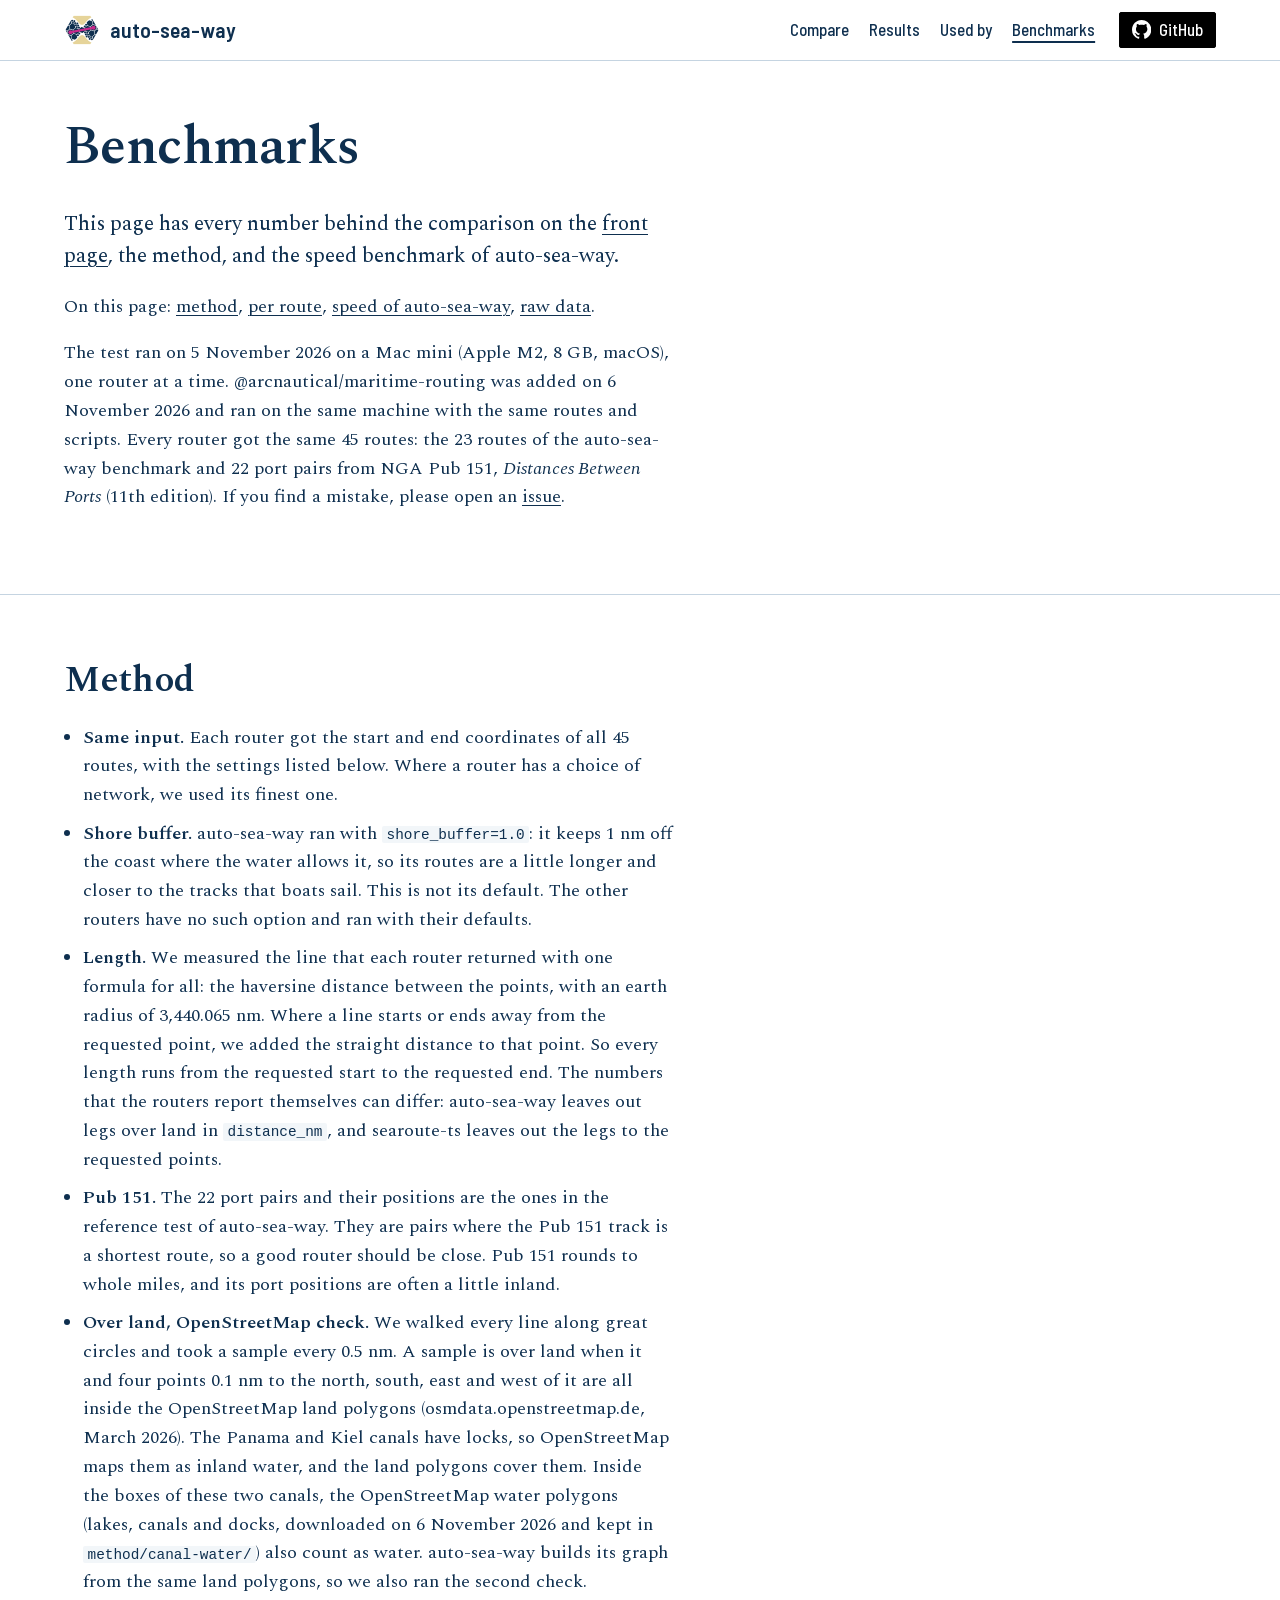
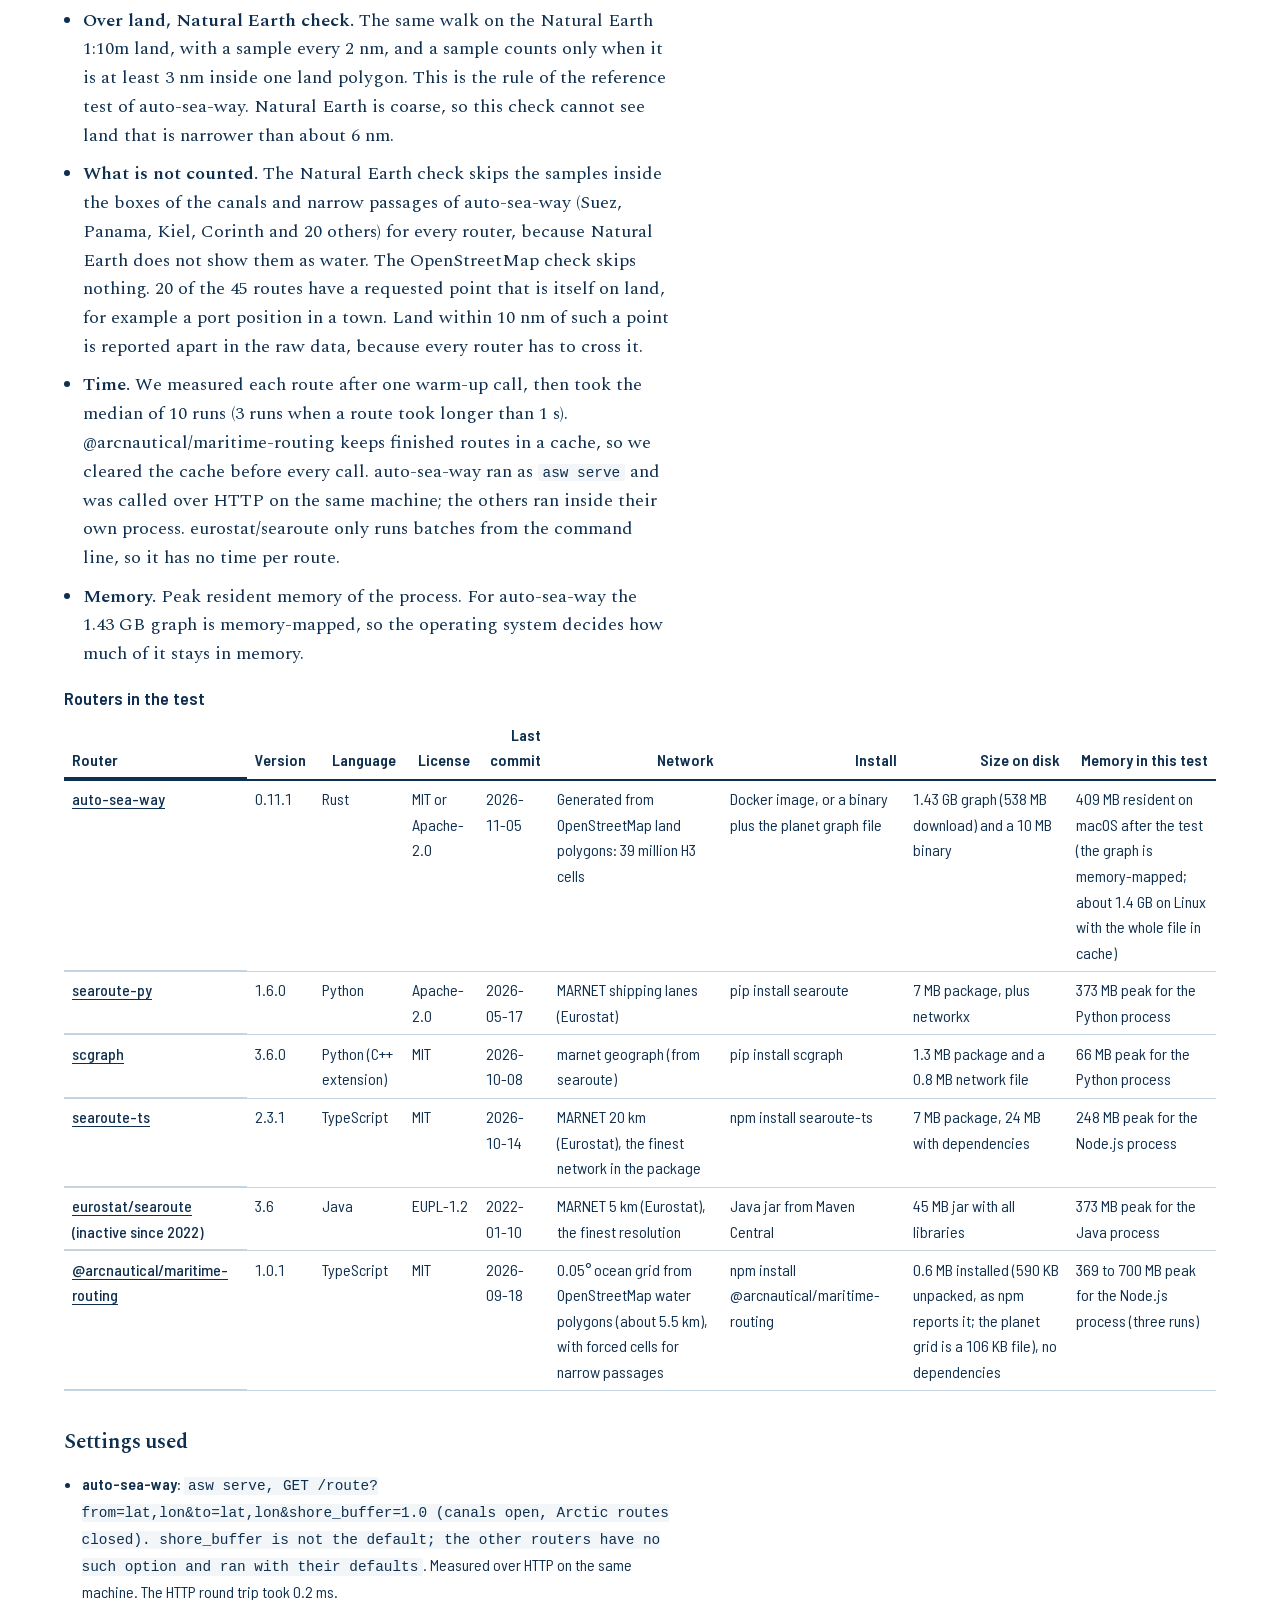
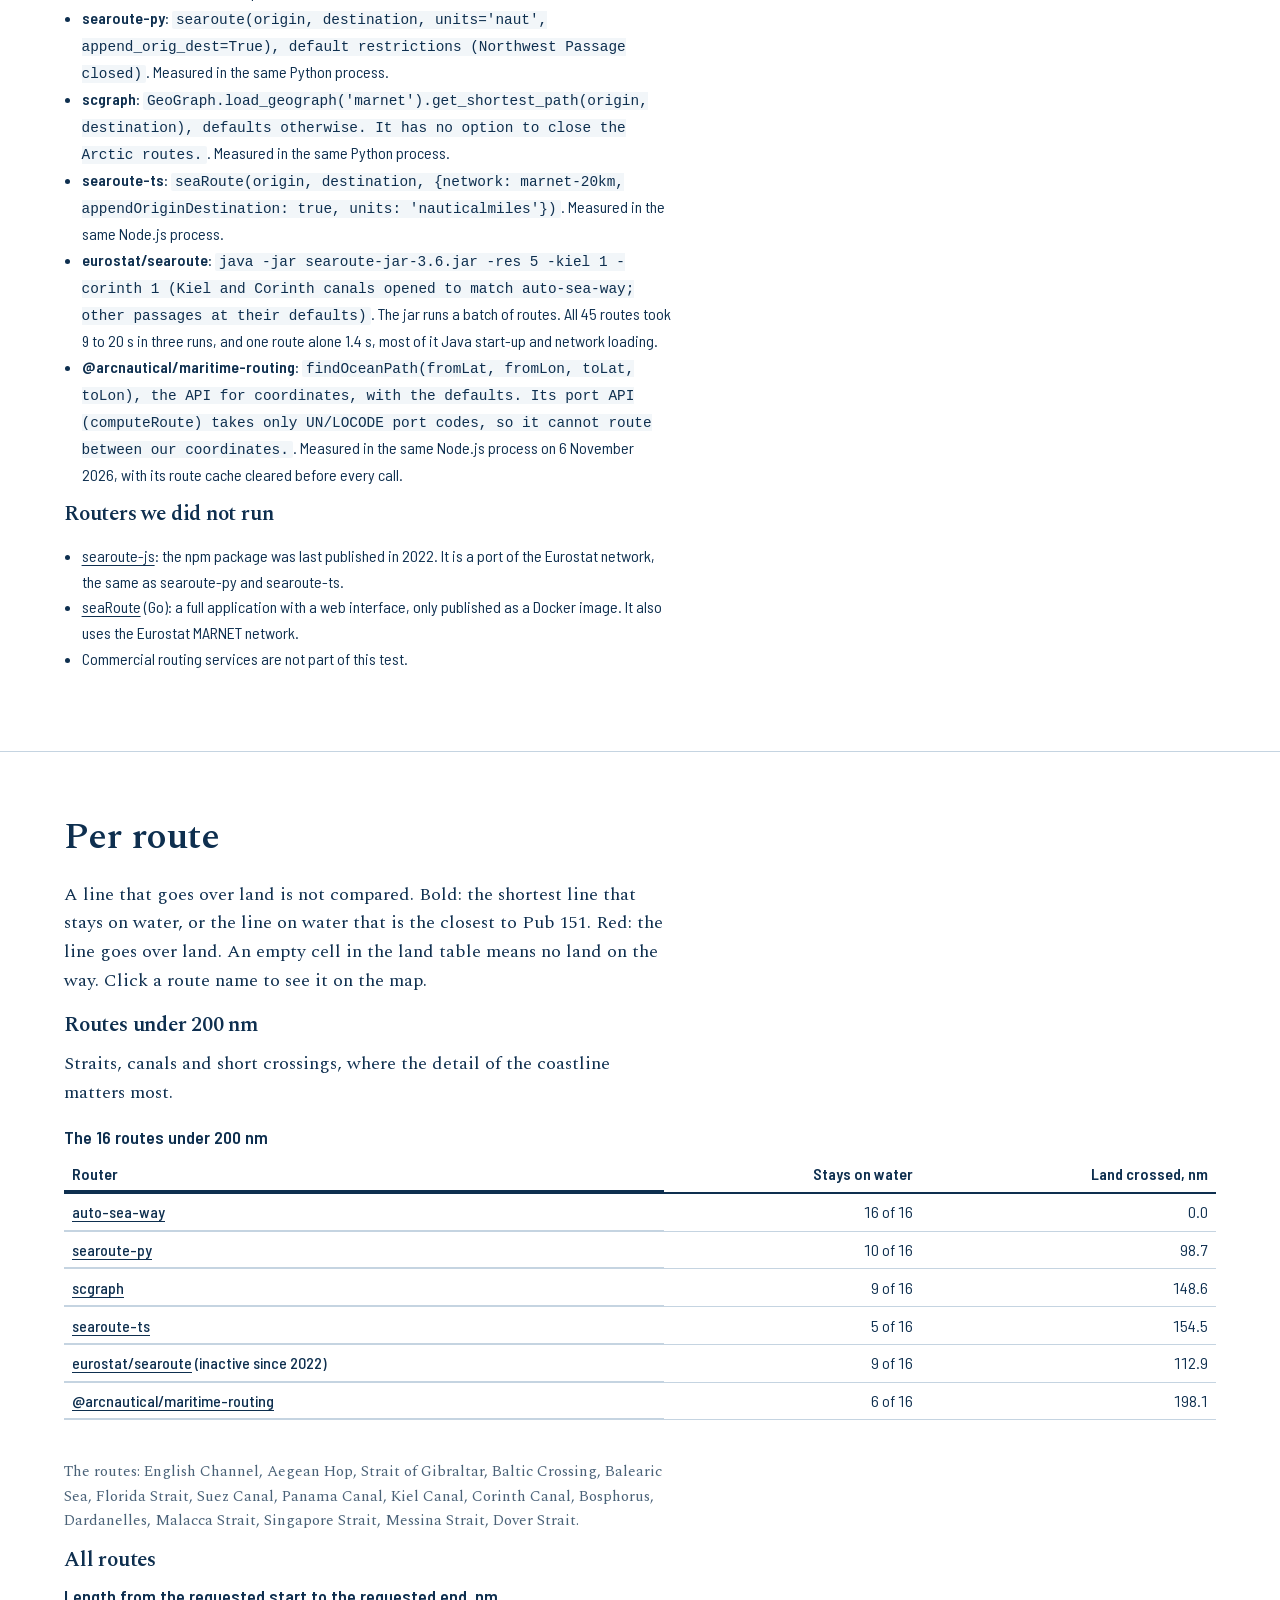
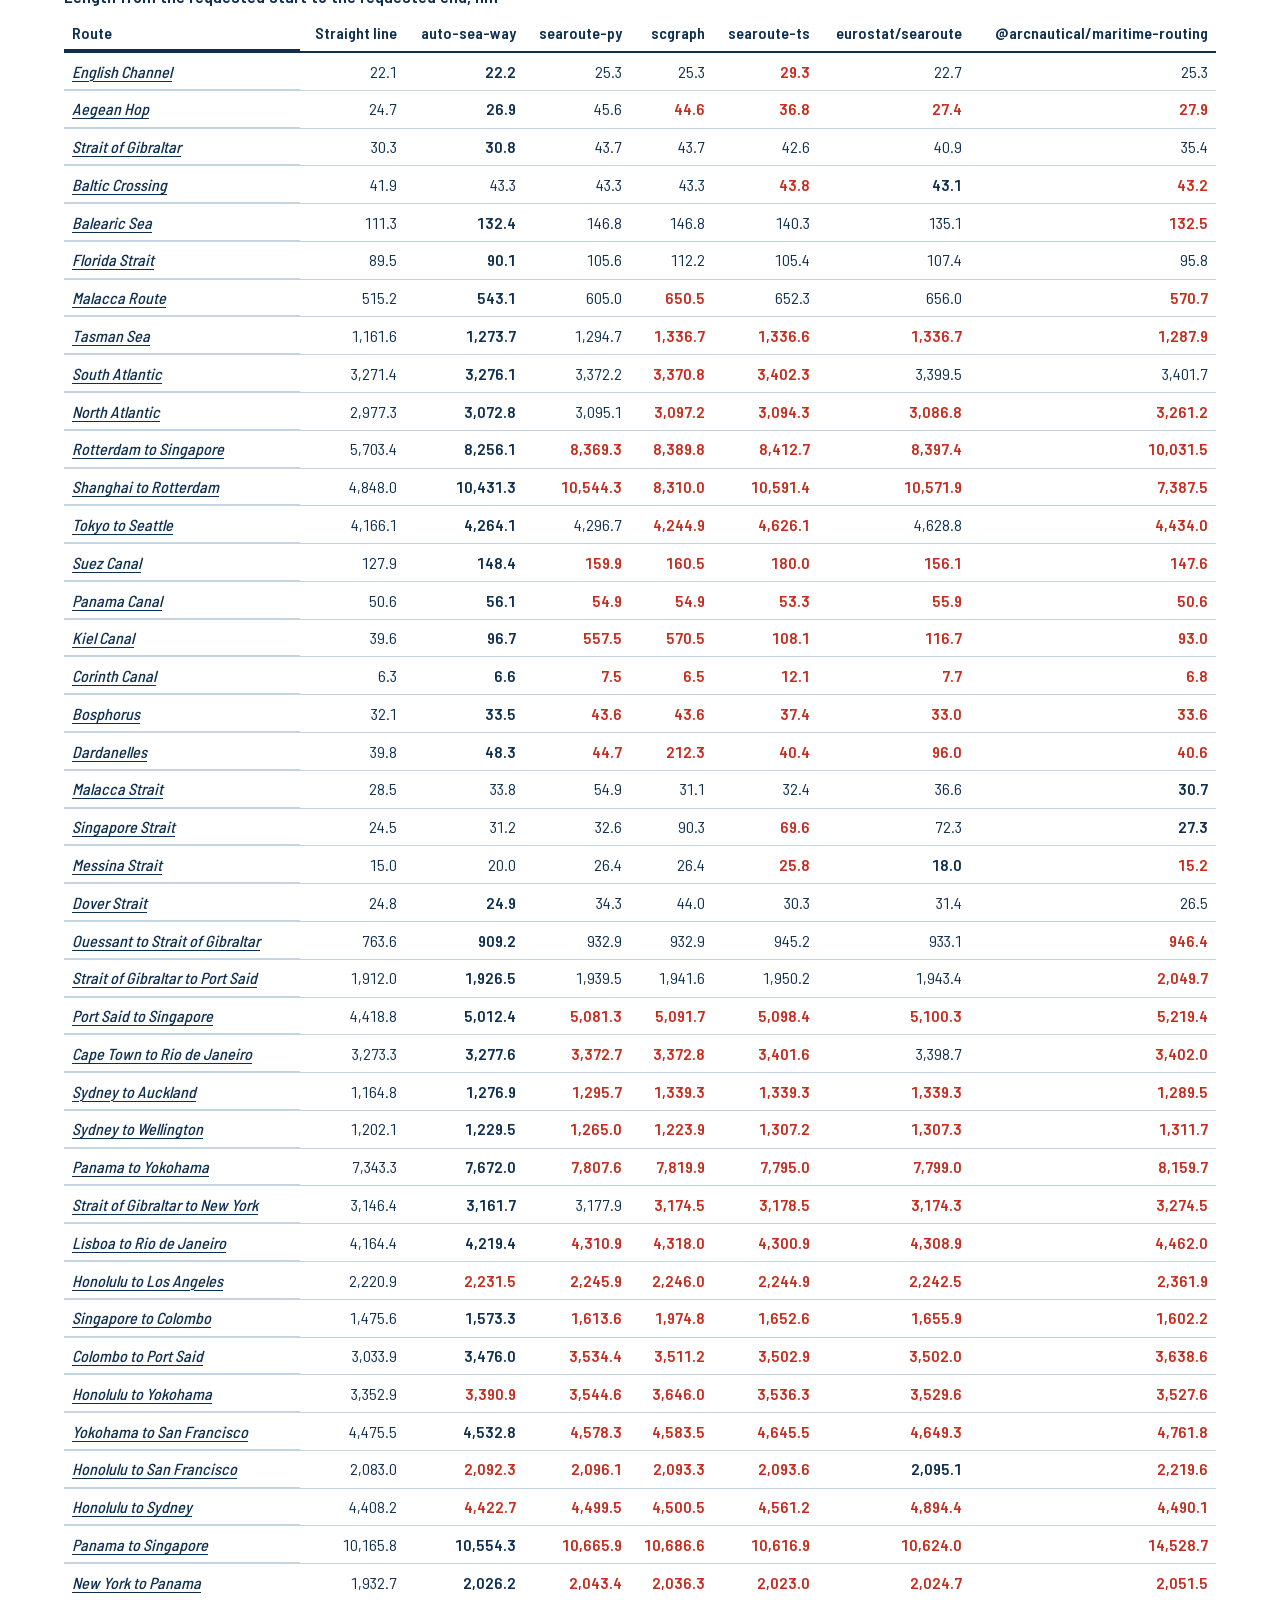
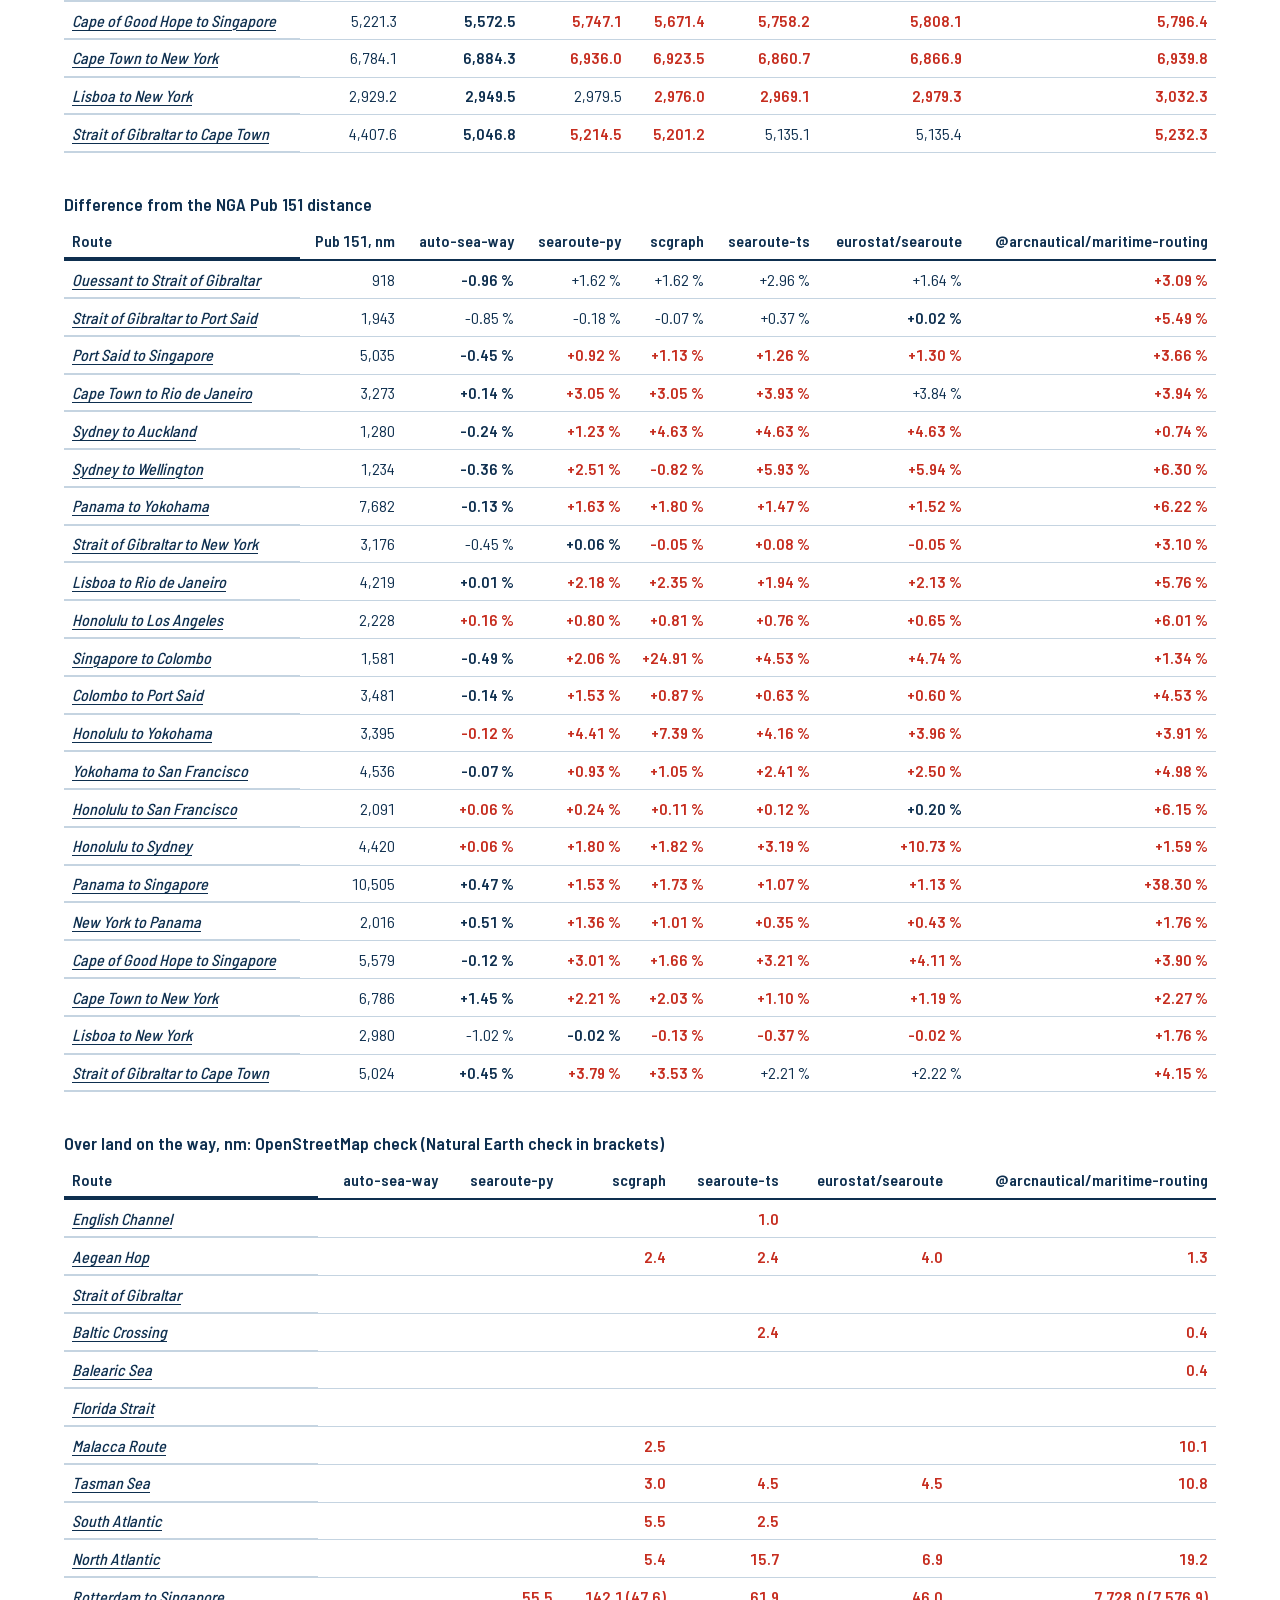
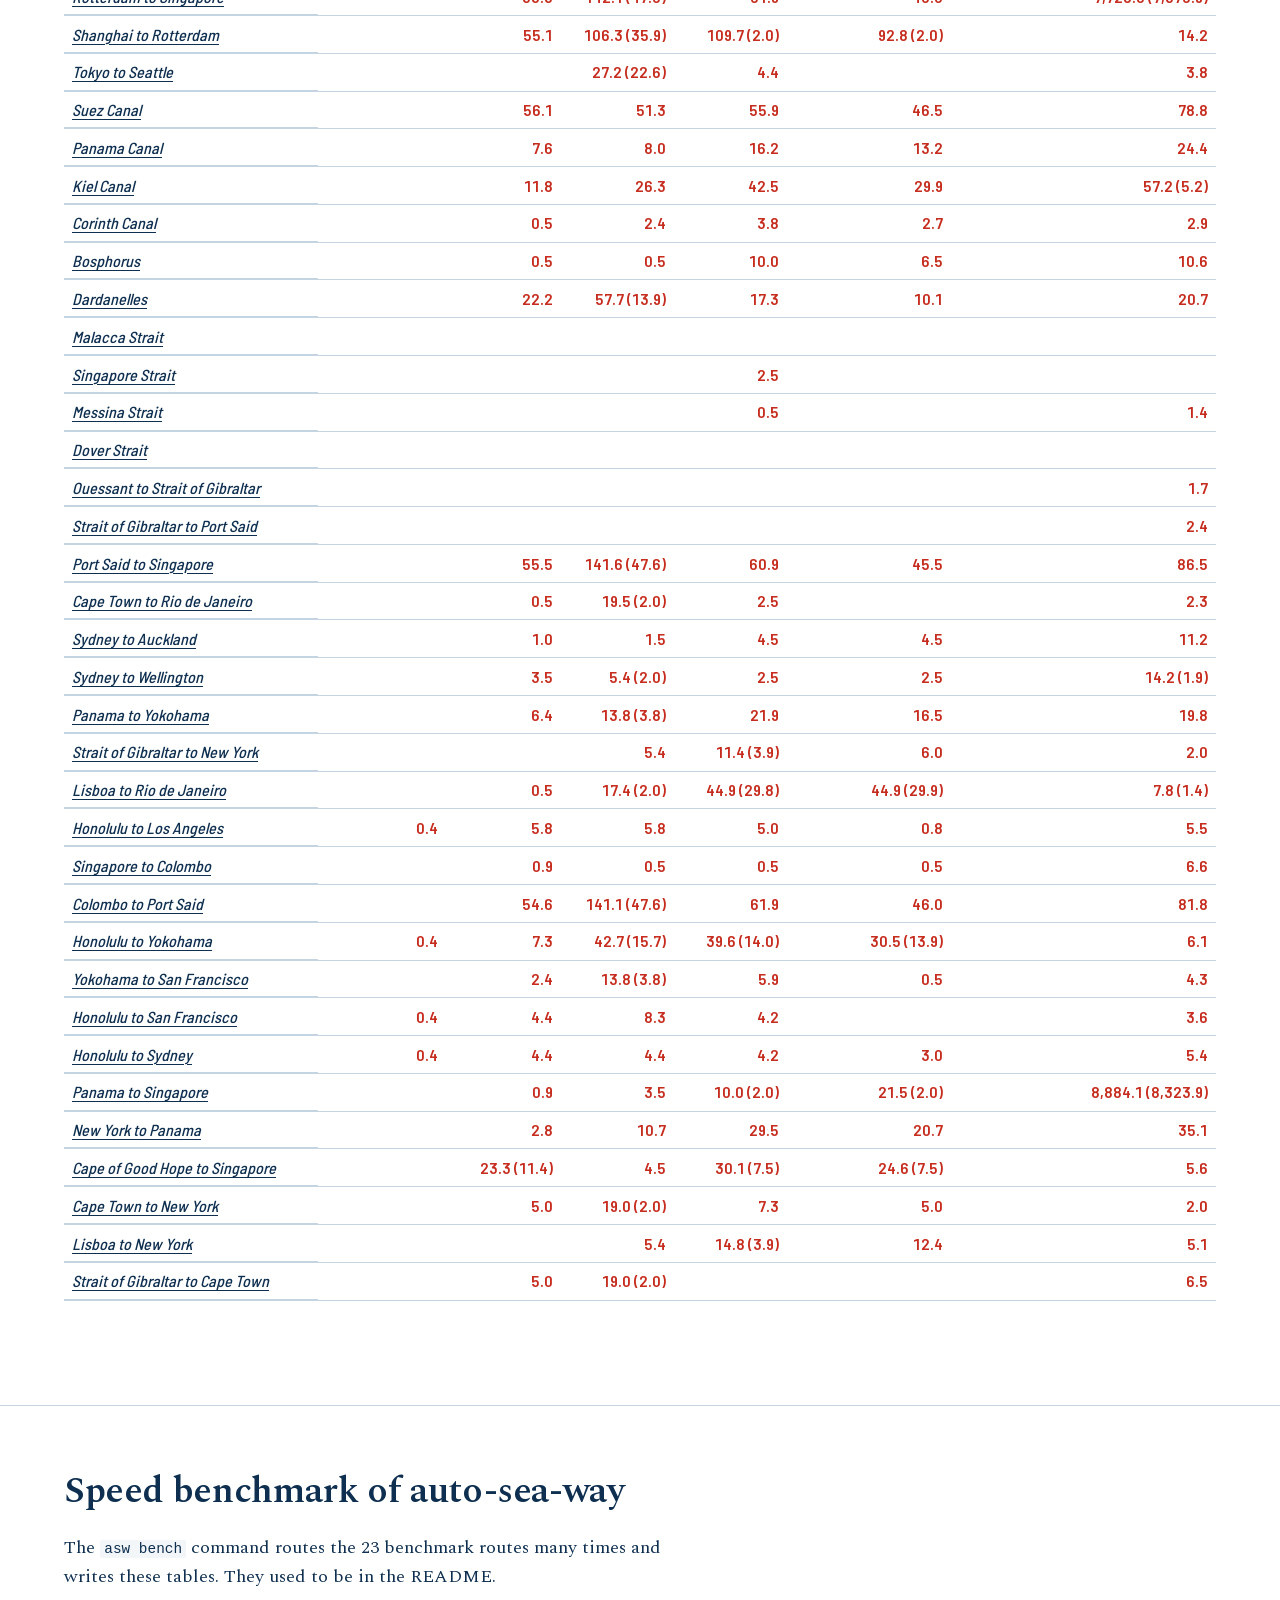
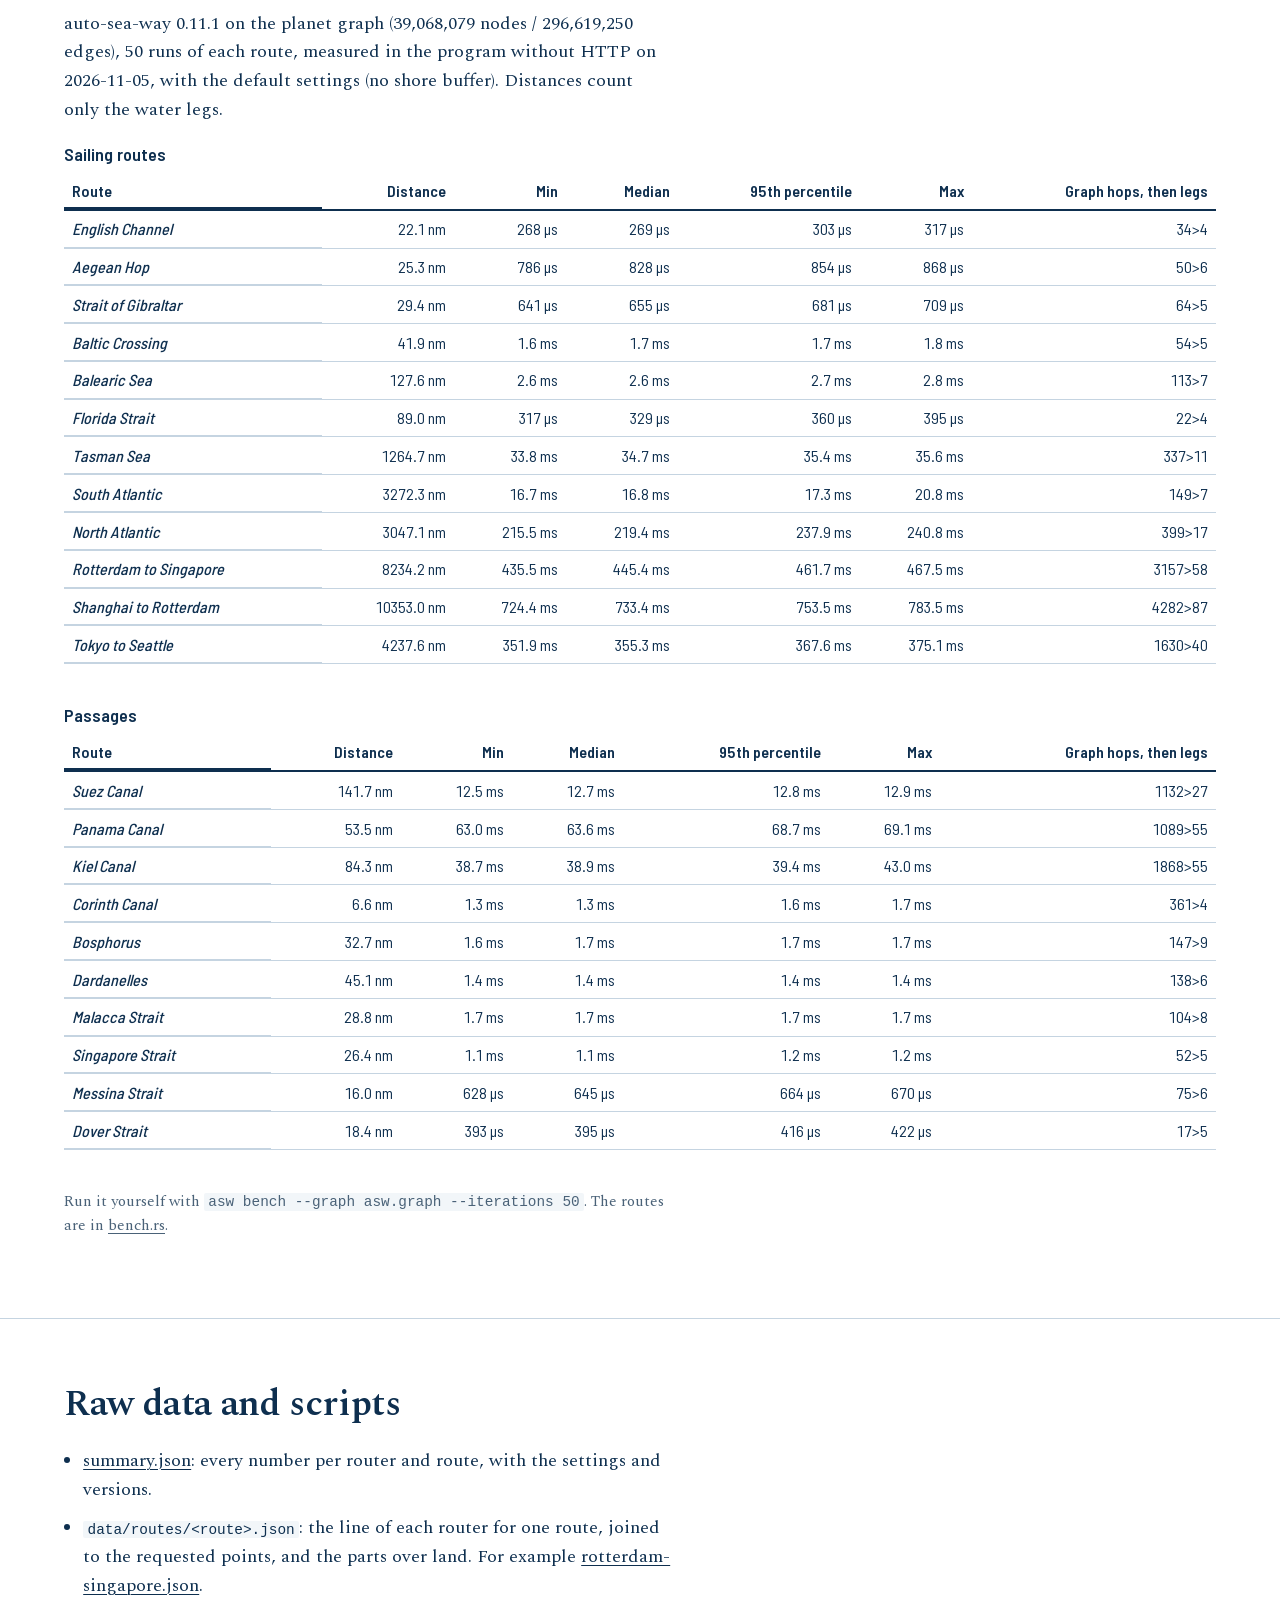
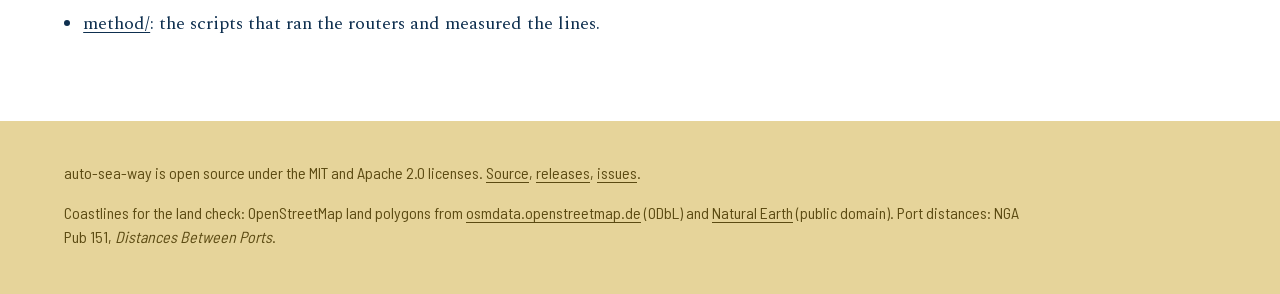
==== commit 6db69c9f: "Lead with accuracy and run auto-sea-way with a 1 nm shore buffer auto-sea-way now runs with shore_bu" ====
--- a/benchmarks.html
+++ b/benchmarks.html
@@ -40,6 +40,7 @@
     <h2>Method</h2>
     <ul class="plain">
       <li><strong>Same input.</strong> Each router got the start and end coordinates of all 45 routes, with the settings listed below. Where a router has a choice of network, we used its finest one.</li>
+      <li><strong>Shore buffer.</strong> auto-sea-way ran with <code>shore_buffer=1.0</code>: it keeps 1 nm off the coast where the water allows it, so its routes are a little longer and closer to the tracks that boats sail. This is not its default. The other routers have no such option and ran with their defaults.</li>
       <li><strong>Length.</strong> We measured the line that each router returned with one formula for all: the haversine distance between the points, with an earth radius of 3,440.065 nm. Where a line starts or ends away from the requested point, we added the straight distance to that point. So every length runs from the requested start to the requested end. The numbers that the routers report themselves can differ: auto-sea-way leaves out legs over land in <code>distance_nm</code>, and searoute-ts leaves out the legs to the requested points.</li>
       <li><strong>Pub 151.</strong> The 22 port pairs and their positions are the ones in the reference test of auto-sea-way. They are pairs where the Pub 151 track is a shortest route, so a good router should be close. Pub 151 rounds to whole miles, and its port positions are often a little inland.</li>
       <li><strong>Over land, OpenStreetMap check.</strong> We walked every line along great circles and took a sample every 0.5 nm. A sample is over land when it and four points 0.1 nm to the north, south, east and west of it are all inside the OpenStreetMap land polygons (osmdata.openstreetmap.de, March 2026). The Panama and Kiel canals have locks, so OpenStreetMap maps them as inland water, and the land polygons cover them. Inside the boxes of these two canals, the OpenStreetMap water polygons (lakes, canals and docks, downloaded on 6 November 2026 and kept in <code>method/canal-water/</code>) also count as water. auto-sea-way builds its graph from the same land polygons, so we also ran the second check.</li>
@@ -53,7 +54,7 @@
 <caption>Routers in the test</caption>
 <thead><tr><th scope="col">Router</th><th scope="col">Version</th><th scope="col">Language</th><th scope="col">License</th><th scope="col">Last commit</th><th scope="col">Network</th><th scope="col">Install</th><th scope="col">Size on disk</th><th scope="col">Memory in this test</th></tr></thead>
 <tbody>
-<tr><th scope="row"><a href="https://github.com/auto-sea-way/asw">auto-sea-way</a></th><td class="text">0.11.1</td><td class="text">Rust</td><td class="text">MIT or Apache-2.0</td><td class="text">2026-11-05</td><td class="text">Generated from OpenStreetMap land polygons: 39 million H3 cells</td><td class="text">Docker image, or a binary plus the planet graph file</td><td class="text">1.43 GB graph (538 MB download) and a 10 MB binary</td><td class="text">400 to 640 MB resident on macOS after the test (the graph is memory-mapped; about 1.4 GB on Linux with the whole file in cache)</td></tr>
+<tr><th scope="row"><a href="https://github.com/auto-sea-way/asw">auto-sea-way</a></th><td class="text">0.11.1</td><td class="text">Rust</td><td class="text">MIT or Apache-2.0</td><td class="text">2026-11-05</td><td class="text">Generated from OpenStreetMap land polygons: 39 million H3 cells</td><td class="text">Docker image, or a binary plus the planet graph file</td><td class="text">1.43 GB graph (538 MB download) and a 10 MB binary</td><td class="text">409 MB resident on macOS after the test (the graph is memory-mapped; about 1.4 GB on Linux with the whole file in cache)</td></tr>
 <tr><th scope="row"><a href="https://github.com/genthalili/searoute-py">searoute-py</a></th><td class="text">1.6.0</td><td class="text">Python</td><td class="text">Apache-2.0</td><td class="text">2026-05-17</td><td class="text">MARNET shipping lanes (Eurostat)</td><td class="text">pip install searoute</td><td class="text">7 MB package, plus networkx</td><td class="text">373 MB peak for the Python process</td></tr>
 <tr><th scope="row"><a href="https://github.com/connor-makowski/scgraph">scgraph</a></th><td class="text">3.6.0</td><td class="text">Python (C++ extension)</td><td class="text">MIT</td><td class="text">2026-10-08</td><td class="text">marnet geograph (from searoute)</td><td class="text">pip install scgraph</td><td class="text">1.3 MB package and a 0.8 MB network file</td><td class="text">66 MB peak for the Python process</td></tr>
 <tr><th scope="row"><a href="https://github.com/mayurrawte/searoute-ts">searoute-ts</a></th><td class="text">2.3.1</td><td class="text">TypeScript</td><td class="text">MIT</td><td class="text">2026-10-14</td><td class="text">MARNET 20 km (Eurostat), the finest network in the package</td><td class="text">npm install searoute-ts</td><td class="text">7 MB package, 24 MB with dependencies</td><td class="text">248 MB peak for the Node.js process</td></tr>
@@ -61,7 +62,7 @@
 <tr><th scope="row"><a href="https://github.com/arcnautical/maritime-routing">@arcnautical/maritime-routing</a></th><td class="text">1.0.1</td><td class="text">TypeScript</td><td class="text">MIT</td><td class="text">2026-09-18</td><td class="text">0.05° ocean grid from OpenStreetMap water polygons (about 5.5 km), with forced cells for narrow passages</td><td class="text">npm install @arcnautical/maritime-routing</td><td class="text">0.6 MB installed (590 KB unpacked, as npm reports it; the planet grid is a 106 KB file), no dependencies</td><td class="text">369 to 700 MB peak for the Node.js process (three runs)</td></tr>
 </tbody></table></div>
 <h3>Settings used</h3>
-<ul class="note-list"><li><strong>auto-sea-way</strong>: <code>asw serve, GET /route?from=lat,lon&amp;to=lat,lon with the defaults (shore_buffer 0, canals open, Arctic routes closed)</code>. Measured over HTTP on the same machine. The HTTP round trip took 0.2 ms.</li><li><strong>searoute-py</strong>: <code>searoute(origin, destination, units=&#x27;naut&#x27;, append_orig_dest=True), default restrictions (Northwest Passage closed)</code>. Measured in the same Python process.</li><li><strong>scgraph</strong>: <code>GeoGraph.load_geograph(&#x27;marnet&#x27;).get_shortest_path(origin, destination), defaults otherwise. It has no option to close the Arctic routes.</code>. Measured in the same Python process.</li><li><strong>searoute-ts</strong>: <code>seaRoute(origin, destination, {network: marnet-20km, appendOriginDestination: true, units: &#x27;nauticalmiles&#x27;})</code>. Measured in the same Node.js process.</li><li><strong>eurostat/searoute</strong>: <code>java -jar searoute-jar-3.6.jar -res 5 -kiel 1 -corinth 1 (Kiel and Corinth canals opened to match auto-sea-way; other passages at their defaults)</code>. The jar runs a batch of routes. All 45 routes took 9 to 20 s in three runs, and one route alone 1.4 s, most of it Java start-up and network loading.</li><li><strong>@arcnautical/maritime-routing</strong>: <code>findOceanPath(fromLat, fromLon, toLat, toLon), the API for coordinates, with the defaults. Its port API (computeRoute) takes only UN/LOCODE port codes, so it cannot route between our coordinates.</code>. Measured in the same Node.js process on 6 November 2026, with its route cache cleared before every call.</li></ul>
+<ul class="note-list"><li><strong>auto-sea-way</strong>: <code>asw serve, GET /route?from=lat,lon&amp;to=lat,lon&amp;shore_buffer=1.0 (canals open, Arctic routes closed). shore_buffer is not the default; the other routers have no such option and ran with their defaults</code>. Measured over HTTP on the same machine. The HTTP round trip took 0.2 ms.</li><li><strong>searoute-py</strong>: <code>searoute(origin, destination, units=&#x27;naut&#x27;, append_orig_dest=True), default restrictions (Northwest Passage closed)</code>. Measured in the same Python process.</li><li><strong>scgraph</strong>: <code>GeoGraph.load_geograph(&#x27;marnet&#x27;).get_shortest_path(origin, destination), defaults otherwise. It has no option to close the Arctic routes.</code>. Measured in the same Python process.</li><li><strong>searoute-ts</strong>: <code>seaRoute(origin, destination, {network: marnet-20km, appendOriginDestination: true, units: &#x27;nauticalmiles&#x27;})</code>. Measured in the same Node.js process.</li><li><strong>eurostat/searoute</strong>: <code>java -jar searoute-jar-3.6.jar -res 5 -kiel 1 -corinth 1 (Kiel and Corinth canals opened to match auto-sea-way; other passages at their defaults)</code>. The jar runs a batch of routes. All 45 routes took 9 to 20 s in three runs, and one route alone 1.4 s, most of it Java start-up and network loading.</li><li><strong>@arcnautical/maritime-routing</strong>: <code>findOceanPath(fromLat, fromLon, toLat, toLon), the API for coordinates, with the defaults. Its port API (computeRoute) takes only UN/LOCODE port codes, so it cannot route between our coordinates.</code>. Measured in the same Node.js process on 6 November 2026, with its route cache cleared before every call.</li></ul>
 <!-- /build:tools -->
     <h3>Routers we did not run</h3>
     <ul class="note-list">
@@ -81,14 +82,14 @@
 <!-- build:short -->
 <div class="scroll"><table>
 <caption>The 16 routes under 200&nbsp;nm</caption>
-<thead><tr><th scope="col">Router</th><th scope="col">Shortest line on water</th><th scope="col">Median length above the shortest line on water</th><th scope="col">Routes over land</th></tr></thead>
-<tbody>
-<tr><th scope="row"><a href="https://github.com/auto-sea-way/asw">auto-sea-way</a></th><td>15 of 16</td><td>0.0&nbsp;%</td><td>0 of 16</td></tr>
-<tr><th scope="row"><a href="https://github.com/genthalili/searoute-py">searoute-py</a></th><td>0 of 16</td><td>18.3&nbsp;%</td><td>6 of 16</td></tr>
-<tr><th scope="row"><a href="https://github.com/connor-makowski/scgraph">scgraph</a></th><td>0 of 16</td><td>28.9&nbsp;%</td><td>7 of 16</td></tr>
-<tr><th scope="row"><a href="https://github.com/mayurrawte/searoute-ts">searoute-ts</a></th><td>0 of 16</td><td>19.3&nbsp;%</td><td>11 of 16</td></tr>
-<tr><th scope="row"><a href="https://github.com/eurostat/searoute">eurostat/searoute</a> (inactive since 2022)</th><td>0 of 16</td><td>11.3&nbsp;%</td><td>7 of 16</td></tr>
-<tr><th scope="row"><a href="https://github.com/arcnautical/maritime-routing">@arcnautical/maritime-routing</a></th><td>1 of 16</td><td>3.1&nbsp;%</td><td>10 of 16</td></tr>
+<thead><tr><th scope="col">Router</th><th scope="col">Stays on water</th><th scope="col">Land crossed, nm</th></tr></thead>
+<tbody>
+<tr><th scope="row"><a href="https://github.com/auto-sea-way/asw">auto-sea-way</a></th><td>16 of 16</td><td>0.0</td></tr>
+<tr><th scope="row"><a href="https://github.com/genthalili/searoute-py">searoute-py</a></th><td>10 of 16</td><td>98.7</td></tr>
+<tr><th scope="row"><a href="https://github.com/connor-makowski/scgraph">scgraph</a></th><td>9 of 16</td><td>148.6</td></tr>
+<tr><th scope="row"><a href="https://github.com/mayurrawte/searoute-ts">searoute-ts</a></th><td>5 of 16</td><td>154.5</td></tr>
+<tr><th scope="row"><a href="https://github.com/eurostat/searoute">eurostat/searoute</a> (inactive since 2022)</th><td>9 of 16</td><td>112.9</td></tr>
+<tr><th scope="row"><a href="https://github.com/arcnautical/maritime-routing">@arcnautical/maritime-routing</a></th><td>6 of 16</td><td>198.1</td></tr>
 </tbody></table></div>
 <p class="small">The routes: English Channel, Aegean Hop, Strait of Gibraltar, Baltic Crossing, Balearic Sea, Florida Strait, Suez Canal, Panama Canal, Kiel Canal, Corinth Canal, Bosphorus, Dardanelles, Malacca Strait, Singapore Strait, Messina Strait, Dover Strait.</p>
 <!-- /build:short -->
@@ -98,51 +99,51 @@
 <caption>Length from the requested start to the requested end, nm</caption>
 <thead><tr><th scope="col">Route</th><th scope="col">Straight line</th><th scope="col">auto-sea-way</th><th scope="col">searoute-py</th><th scope="col">scgraph</th><th scope="col">searoute-ts</th><th scope="col">eurostat/searoute</th><th scope="col">@arcnautical/maritime-routing</th></tr></thead>
 <tbody>
-<tr><th scope="row"><a class="water" href="./#english-channel">English Channel</a></th><td>22.1</td><td class="best">22.1</td><td class="">25.3</td><td class="">25.3</td><td class="land">29.3</td><td class="">22.7</td><td class="">25.3</td></tr>
-<tr><th scope="row"><a class="water" href="./#aegean-hop">Aegean Hop</a></th><td>24.7</td><td class="best">26.1</td><td class="">45.6</td><td class="land">44.6</td><td class="land">36.8</td><td class="land">27.4</td><td class="land">27.9</td></tr>
-<tr><th scope="row"><a class="water" href="./#strait-of-gibraltar">Strait of Gibraltar</a></th><td>30.3</td><td class="best">30.6</td><td class="">43.7</td><td class="">43.7</td><td class="">42.6</td><td class="">40.9</td><td class="">35.4</td></tr>
-<tr><th scope="row"><a class="water" href="./#baltic-crossing">Baltic Crossing</a></th><td>41.9</td><td class="best">41.9</td><td class="">43.3</td><td class="">43.3</td><td class="land">43.8</td><td class="">43.1</td><td class="land">43.2</td></tr>
-<tr><th scope="row"><a class="water" href="./#balearic-sea">Balearic Sea</a></th><td>111.3</td><td class="best">128.4</td><td class="">146.8</td><td class="">146.8</td><td class="">140.3</td><td class="">135.1</td><td class="land">132.5</td></tr>
+<tr><th scope="row"><a class="water" href="./#english-channel">English Channel</a></th><td>22.1</td><td class="best">22.2</td><td class="">25.3</td><td class="">25.3</td><td class="land">29.3</td><td class="">22.7</td><td class="">25.3</td></tr>
+<tr><th scope="row"><a class="water" href="./#aegean-hop">Aegean Hop</a></th><td>24.7</td><td class="best">26.9</td><td class="">45.6</td><td class="land">44.6</td><td class="land">36.8</td><td class="land">27.4</td><td class="land">27.9</td></tr>
+<tr><th scope="row"><a class="water" href="./#strait-of-gibraltar">Strait of Gibraltar</a></th><td>30.3</td><td class="best">30.8</td><td class="">43.7</td><td class="">43.7</td><td class="">42.6</td><td class="">40.9</td><td class="">35.4</td></tr>
+<tr><th scope="row"><a class="water" href="./#baltic-crossing">Baltic Crossing</a></th><td>41.9</td><td class="">43.3</td><td class="">43.3</td><td class="">43.3</td><td class="land">43.8</td><td class="best">43.1</td><td class="land">43.2</td></tr>
+<tr><th scope="row"><a class="water" href="./#balearic-sea">Balearic Sea</a></th><td>111.3</td><td class="best">132.4</td><td class="">146.8</td><td class="">146.8</td><td class="">140.3</td><td class="">135.1</td><td class="land">132.5</td></tr>
 <tr><th scope="row"><a class="water" href="./#florida-strait">Florida Strait</a></th><td>89.5</td><td class="best">90.1</td><td class="">105.6</td><td class="">112.2</td><td class="">105.4</td><td class="">107.4</td><td class="">95.8</td></tr>
-<tr><th scope="row"><a class="water" href="./#malacca-route">Malacca Route</a></th><td>515.2</td><td class="best">535.4</td><td class="">605.0</td><td class="land">650.5</td><td class="">652.3</td><td class="">656.0</td><td class="land">570.7</td></tr>
-<tr><th scope="row"><a class="water" href="./#tasman-sea">Tasman Sea</a></th><td>1,161.6</td><td class="best">1,265.3</td><td class="">1,294.7</td><td class="land">1,336.7</td><td class="land">1,336.6</td><td class="land">1,336.7</td><td class="land">1,287.9</td></tr>
-<tr><th scope="row"><a class="water" href="./#south-atlantic">South Atlantic</a></th><td>3,271.4</td><td class="best">3,273.6</td><td class="">3,372.2</td><td class="land">3,370.8</td><td class="land">3,402.3</td><td class="">3,399.5</td><td class="">3,401.7</td></tr>
-<tr><th scope="row"><a class="water" href="./#north-atlantic">North Atlantic</a></th><td>2,977.3</td><td class="best">3,047.6</td><td class="">3,095.1</td><td class="land">3,097.2</td><td class="land">3,094.3</td><td class="land">3,086.8</td><td class="land">3,261.2</td></tr>
-<tr><th scope="row"><a class="water" href="./#rotterdam-singapore">Rotterdam to Singapore</a></th><td>5,703.4</td><td class="best">8,236.1</td><td class="land">8,369.3</td><td class="land">8,389.8</td><td class="land">8,412.7</td><td class="land">8,397.4</td><td class="land">10,031.5</td></tr>
-<tr><th scope="row"><a class="water" href="./#shanghai-rotterdam">Shanghai to Rotterdam</a></th><td>4,848.0</td><td class="best">10,356.7</td><td class="land">10,544.3</td><td class="land">8,310.0</td><td class="land">10,591.4</td><td class="land">10,571.9</td><td class="land">7,387.5</td></tr>
-<tr><th scope="row"><a class="water" href="./#tokyo-seattle">Tokyo to Seattle</a></th><td>4,166.1</td><td class="best">4,237.6</td><td class="">4,296.7</td><td class="land">4,244.9</td><td class="land">4,626.1</td><td class="">4,628.8</td><td class="land">4,434.0</td></tr>
-<tr><th scope="row"><a class="water" href="./#suez-canal">Suez Canal</a></th><td>127.9</td><td class="best">147.3</td><td class="land">159.9</td><td class="land">160.5</td><td class="land">180.0</td><td class="land">156.1</td><td class="land">147.6</td></tr>
-<tr><th scope="row"><a class="water" href="./#panama-canal">Panama Canal</a></th><td>50.6</td><td class="best">53.5</td><td class="land">54.9</td><td class="land">54.9</td><td class="land">53.3</td><td class="land">55.9</td><td class="land">50.6</td></tr>
-<tr><th scope="row"><a class="water" href="./#kiel-canal">Kiel Canal</a></th><td>39.6</td><td class="best">94.9</td><td class="land">557.5</td><td class="land">570.5</td><td class="land">108.1</td><td class="land">116.7</td><td class="land">93.0</td></tr>
+<tr><th scope="row"><a class="water" href="./#malacca-route">Malacca Route</a></th><td>515.2</td><td class="best">543.1</td><td class="">605.0</td><td class="land">650.5</td><td class="">652.3</td><td class="">656.0</td><td class="land">570.7</td></tr>
+<tr><th scope="row"><a class="water" href="./#tasman-sea">Tasman Sea</a></th><td>1,161.6</td><td class="best">1,273.7</td><td class="">1,294.7</td><td class="land">1,336.7</td><td class="land">1,336.6</td><td class="land">1,336.7</td><td class="land">1,287.9</td></tr>
+<tr><th scope="row"><a class="water" href="./#south-atlantic">South Atlantic</a></th><td>3,271.4</td><td class="best">3,276.1</td><td class="">3,372.2</td><td class="land">3,370.8</td><td class="land">3,402.3</td><td class="">3,399.5</td><td class="">3,401.7</td></tr>
+<tr><th scope="row"><a class="water" href="./#north-atlantic">North Atlantic</a></th><td>2,977.3</td><td class="best">3,072.8</td><td class="">3,095.1</td><td class="land">3,097.2</td><td class="land">3,094.3</td><td class="land">3,086.8</td><td class="land">3,261.2</td></tr>
+<tr><th scope="row"><a class="water" href="./#rotterdam-singapore">Rotterdam to Singapore</a></th><td>5,703.4</td><td class="best">8,256.1</td><td class="land">8,369.3</td><td class="land">8,389.8</td><td class="land">8,412.7</td><td class="land">8,397.4</td><td class="land">10,031.5</td></tr>
+<tr><th scope="row"><a class="water" href="./#shanghai-rotterdam">Shanghai to Rotterdam</a></th><td>4,848.0</td><td class="best">10,431.3</td><td class="land">10,544.3</td><td class="land">8,310.0</td><td class="land">10,591.4</td><td class="land">10,571.9</td><td class="land">7,387.5</td></tr>
+<tr><th scope="row"><a class="water" href="./#tokyo-seattle">Tokyo to Seattle</a></th><td>4,166.1</td><td class="best">4,264.1</td><td class="">4,296.7</td><td class="land">4,244.9</td><td class="land">4,626.1</td><td class="">4,628.8</td><td class="land">4,434.0</td></tr>
+<tr><th scope="row"><a class="water" href="./#suez-canal">Suez Canal</a></th><td>127.9</td><td class="best">148.4</td><td class="land">159.9</td><td class="land">160.5</td><td class="land">180.0</td><td class="land">156.1</td><td class="land">147.6</td></tr>
+<tr><th scope="row"><a class="water" href="./#panama-canal">Panama Canal</a></th><td>50.6</td><td class="best">56.1</td><td class="land">54.9</td><td class="land">54.9</td><td class="land">53.3</td><td class="land">55.9</td><td class="land">50.6</td></tr>
+<tr><th scope="row"><a class="water" href="./#kiel-canal">Kiel Canal</a></th><td>39.6</td><td class="best">96.7</td><td class="land">557.5</td><td class="land">570.5</td><td class="land">108.1</td><td class="land">116.7</td><td class="land">93.0</td></tr>
 <tr><th scope="row"><a class="water" href="./#corinth-canal">Corinth Canal</a></th><td>6.3</td><td class="best">6.6</td><td class="land">7.5</td><td class="land">6.5</td><td class="land">12.1</td><td class="land">7.7</td><td class="land">6.8</td></tr>
-<tr><th scope="row"><a class="water" href="./#bosphorus">Bosphorus</a></th><td>32.1</td><td class="best">32.7</td><td class="land">43.6</td><td class="land">43.6</td><td class="land">37.4</td><td class="land">33.0</td><td class="land">33.6</td></tr>
-<tr><th scope="row"><a class="water" href="./#dardanelles">Dardanelles</a></th><td>39.8</td><td class="best">46.3</td><td class="land">44.7</td><td class="land">212.3</td><td class="land">40.4</td><td class="land">96.0</td><td class="land">40.6</td></tr>
-<tr><th scope="row"><a class="water" href="./#malacca-strait">Malacca Strait</a></th><td>28.5</td><td class="best">29.4</td><td class="">54.9</td><td class="">31.1</td><td class="">32.4</td><td class="">36.6</td><td class="">30.7</td></tr>
-<tr><th scope="row"><a class="water" href="./#singapore-strait">Singapore Strait</a></th><td>24.5</td><td class="">28.6</td><td class="">32.6</td><td class="">90.3</td><td class="land">69.6</td><td class="">72.3</td><td class="best">27.3</td></tr>
-<tr><th scope="row"><a class="water" href="./#messina-strait">Messina Strait</a></th><td>15.0</td><td class="best">17.1</td><td class="">26.4</td><td class="">26.4</td><td class="land">25.8</td><td class="">18.0</td><td class="land">15.2</td></tr>
+<tr><th scope="row"><a class="water" href="./#bosphorus">Bosphorus</a></th><td>32.1</td><td class="best">33.5</td><td class="land">43.6</td><td class="land">43.6</td><td class="land">37.4</td><td class="land">33.0</td><td class="land">33.6</td></tr>
+<tr><th scope="row"><a class="water" href="./#dardanelles">Dardanelles</a></th><td>39.8</td><td class="best">48.3</td><td class="land">44.7</td><td class="land">212.3</td><td class="land">40.4</td><td class="land">96.0</td><td class="land">40.6</td></tr>
+<tr><th scope="row"><a class="water" href="./#malacca-strait">Malacca Strait</a></th><td>28.5</td><td class="">33.8</td><td class="">54.9</td><td class="">31.1</td><td class="">32.4</td><td class="">36.6</td><td class="best">30.7</td></tr>
+<tr><th scope="row"><a class="water" href="./#singapore-strait">Singapore Strait</a></th><td>24.5</td><td class="">31.2</td><td class="">32.6</td><td class="">90.3</td><td class="land">69.6</td><td class="">72.3</td><td class="best">27.3</td></tr>
+<tr><th scope="row"><a class="water" href="./#messina-strait">Messina Strait</a></th><td>15.0</td><td class="">20.0</td><td class="">26.4</td><td class="">26.4</td><td class="land">25.8</td><td class="best">18.0</td><td class="land">15.2</td></tr>
 <tr><th scope="row"><a class="water" href="./#dover-strait">Dover Strait</a></th><td>24.8</td><td class="best">24.9</td><td class="">34.3</td><td class="">44.0</td><td class="">30.3</td><td class="">31.4</td><td class="">26.5</td></tr>
-<tr><th scope="row"><a class="water" href="./#ouessant-strait-of-gibraltar">Ouessant to Strait of Gibraltar</a></th><td>763.6</td><td class="best">907.2</td><td class="">932.9</td><td class="">932.9</td><td class="">945.2</td><td class="">933.1</td><td class="land">946.4</td></tr>
-<tr><th scope="row"><a class="water" href="./#strait-of-gibraltar-port-said">Strait of Gibraltar to Port Said</a></th><td>1,912.0</td><td class="best">1,926.4</td><td class="">1,939.5</td><td class="">1,941.6</td><td class="">1,950.2</td><td class="">1,943.4</td><td class="land">2,049.7</td></tr>
-<tr><th scope="row"><a class="water" href="./#port-said-singapore">Port Said to Singapore</a></th><td>4,418.8</td><td class="best">4,993.1</td><td class="land">5,081.3</td><td class="land">5,091.7</td><td class="land">5,098.4</td><td class="land">5,100.3</td><td class="land">5,219.4</td></tr>
-<tr><th scope="row"><a class="water" href="./#cape-town-rio-de-janeiro">Cape Town to Rio de Janeiro</a></th><td>3,273.3</td><td class="best">3,274.2</td><td class="land">3,372.7</td><td class="land">3,372.8</td><td class="land">3,401.6</td><td class="">3,398.7</td><td class="land">3,402.0</td></tr>
-<tr><th scope="row"><a class="water" href="./#sydney-auckland">Sydney to Auckland</a></th><td>1,164.8</td><td class="best">1,268.5</td><td class="land">1,295.7</td><td class="land">1,339.3</td><td class="land">1,339.3</td><td class="land">1,339.3</td><td class="land">1,289.5</td></tr>
-<tr><th scope="row"><a class="water" href="./#sydney-wellington">Sydney to Wellington</a></th><td>1,202.1</td><td class="best">1,223.5</td><td class="land">1,265.0</td><td class="land">1,223.9</td><td class="land">1,307.2</td><td class="land">1,307.3</td><td class="land">1,311.7</td></tr>
-<tr><th scope="row"><a class="water" href="./#panama-yokohama">Panama to Yokohama</a></th><td>7,343.3</td><td class="best">7,662.6</td><td class="land">7,807.6</td><td class="land">7,819.9</td><td class="land">7,795.0</td><td class="land">7,799.0</td><td class="land">8,159.7</td></tr>
-<tr><th scope="row"><a class="water" href="./#strait-of-gibraltar-new-york">Strait of Gibraltar to New York</a></th><td>3,146.4</td><td class="best">3,159.2</td><td class="">3,177.9</td><td class="land">3,174.5</td><td class="land">3,178.5</td><td class="land">3,174.3</td><td class="land">3,274.5</td></tr>
-<tr><th scope="row"><a class="water" href="./#lisboa-rio-de-janeiro">Lisboa to Rio de Janeiro</a></th><td>4,164.4</td><td class="best">4,213.9</td><td class="land">4,310.9</td><td class="land">4,318.0</td><td class="land">4,300.9</td><td class="land">4,308.9</td><td class="land">4,462.0</td></tr>
-<tr><th scope="row"><a class="water" href="./#honolulu-los-angeles">Honolulu to Los Angeles</a></th><td>2,220.9</td><td class="land">2,227.4</td><td class="land">2,245.9</td><td class="land">2,246.0</td><td class="land">2,244.9</td><td class="land">2,242.5</td><td class="land">2,361.9</td></tr>
-<tr><th scope="row"><a class="water" href="./#singapore-colombo">Singapore to Colombo</a></th><td>1,475.6</td><td class="best">1,556.8</td><td class="land">1,613.6</td><td class="land">1,974.8</td><td class="land">1,652.6</td><td class="land">1,655.9</td><td class="land">1,602.2</td></tr>
-<tr><th scope="row"><a class="water" href="./#colombo-port-said">Colombo to Port Said</a></th><td>3,033.9</td><td class="best">3,469.0</td><td class="land">3,534.4</td><td class="land">3,511.2</td><td class="land">3,502.9</td><td class="land">3,502.0</td><td class="land">3,638.6</td></tr>
-<tr><th scope="row"><a class="water" href="./#honolulu-yokohama">Honolulu to Yokohama</a></th><td>3,352.9</td><td class="land">3,385.7</td><td class="land">3,544.6</td><td class="land">3,646.0</td><td class="land">3,536.3</td><td class="land">3,529.6</td><td class="land">3,527.6</td></tr>
-<tr><th scope="row"><a class="water" href="./#yokohama-san-francisco">Yokohama to San Francisco</a></th><td>4,475.5</td><td class="best">4,526.4</td><td class="land">4,578.3</td><td class="land">4,583.5</td><td class="land">4,645.5</td><td class="land">4,649.3</td><td class="land">4,761.8</td></tr>
-<tr><th scope="row"><a class="water" href="./#honolulu-san-francisco">Honolulu to San Francisco</a></th><td>2,083.0</td><td class="land">2,088.9</td><td class="land">2,096.1</td><td class="land">2,093.3</td><td class="land">2,093.6</td><td class="best">2,095.1</td><td class="land">2,219.6</td></tr>
-<tr><th scope="row"><a class="water" href="./#honolulu-sydney">Honolulu to Sydney</a></th><td>4,408.2</td><td class="land">4,422.5</td><td class="land">4,499.5</td><td class="land">4,500.5</td><td class="land">4,561.2</td><td class="land">4,894.4</td><td class="land">4,490.1</td></tr>
-<tr><th scope="row"><a class="water" href="./#panama-singapore">Panama to Singapore</a></th><td>10,165.8</td><td class="best">10,586.9</td><td class="land">10,665.9</td><td class="land">10,686.6</td><td class="land">10,616.9</td><td class="land">10,624.0</td><td class="land">14,528.7</td></tr>
-<tr><th scope="row"><a class="water" href="./#new-york-panama">New York to Panama</a></th><td>1,932.7</td><td class="best">2,024.0</td><td class="land">2,043.4</td><td class="land">2,036.3</td><td class="land">2,023.0</td><td class="land">2,024.7</td><td class="land">2,051.5</td></tr>
-<tr><th scope="row"><a class="water" href="./#cape-of-good-hope-singapore">Cape of Good Hope to Singapore</a></th><td>5,221.3</td><td class="best">5,558.9</td><td class="land">5,747.1</td><td class="land">5,671.4</td><td class="land">5,758.2</td><td class="land">5,808.1</td><td class="land">5,796.4</td></tr>
-<tr><th scope="row"><a class="water" href="./#cape-town-new-york">Cape Town to New York</a></th><td>6,784.1</td><td class="best">6,789.0</td><td class="land">6,936.0</td><td class="land">6,923.5</td><td class="land">6,860.7</td><td class="land">6,866.9</td><td class="land">6,939.8</td></tr>
-<tr><th scope="row"><a class="water" href="./#lisboa-new-york">Lisboa to New York</a></th><td>2,929.2</td><td class="best">2,943.6</td><td class="">2,979.5</td><td class="land">2,976.0</td><td class="land">2,969.1</td><td class="land">2,979.3</td><td class="land">3,032.3</td></tr>
-<tr><th scope="row"><a class="water" href="./#strait-of-gibraltar-cape-town">Strait of Gibraltar to Cape Town</a></th><td>4,407.6</td><td class="best">5,039.9</td><td class="land">5,214.5</td><td class="land">5,201.2</td><td class="">5,135.1</td><td class="">5,135.4</td><td class="land">5,232.3</td></tr>
+<tr><th scope="row"><a class="water" href="./#ouessant-strait-of-gibraltar">Ouessant to Strait of Gibraltar</a></th><td>763.6</td><td class="best">909.2</td><td class="">932.9</td><td class="">932.9</td><td class="">945.2</td><td class="">933.1</td><td class="land">946.4</td></tr>
+<tr><th scope="row"><a class="water" href="./#strait-of-gibraltar-port-said">Strait of Gibraltar to Port Said</a></th><td>1,912.0</td><td class="best">1,926.5</td><td class="">1,939.5</td><td class="">1,941.6</td><td class="">1,950.2</td><td class="">1,943.4</td><td class="land">2,049.7</td></tr>
+<tr><th scope="row"><a class="water" href="./#port-said-singapore">Port Said to Singapore</a></th><td>4,418.8</td><td class="best">5,012.4</td><td class="land">5,081.3</td><td class="land">5,091.7</td><td class="land">5,098.4</td><td class="land">5,100.3</td><td class="land">5,219.4</td></tr>
+<tr><th scope="row"><a class="water" href="./#cape-town-rio-de-janeiro">Cape Town to Rio de Janeiro</a></th><td>3,273.3</td><td class="best">3,277.6</td><td class="land">3,372.7</td><td class="land">3,372.8</td><td class="land">3,401.6</td><td class="">3,398.7</td><td class="land">3,402.0</td></tr>
+<tr><th scope="row"><a class="water" href="./#sydney-auckland">Sydney to Auckland</a></th><td>1,164.8</td><td class="best">1,276.9</td><td class="land">1,295.7</td><td class="land">1,339.3</td><td class="land">1,339.3</td><td class="land">1,339.3</td><td class="land">1,289.5</td></tr>
+<tr><th scope="row"><a class="water" href="./#sydney-wellington">Sydney to Wellington</a></th><td>1,202.1</td><td class="best">1,229.5</td><td class="land">1,265.0</td><td class="land">1,223.9</td><td class="land">1,307.2</td><td class="land">1,307.3</td><td class="land">1,311.7</td></tr>
+<tr><th scope="row"><a class="water" href="./#panama-yokohama">Panama to Yokohama</a></th><td>7,343.3</td><td class="best">7,672.0</td><td class="land">7,807.6</td><td class="land">7,819.9</td><td class="land">7,795.0</td><td class="land">7,799.0</td><td class="land">8,159.7</td></tr>
+<tr><th scope="row"><a class="water" href="./#strait-of-gibraltar-new-york">Strait of Gibraltar to New York</a></th><td>3,146.4</td><td class="best">3,161.7</td><td class="">3,177.9</td><td class="land">3,174.5</td><td class="land">3,178.5</td><td class="land">3,174.3</td><td class="land">3,274.5</td></tr>
+<tr><th scope="row"><a class="water" href="./#lisboa-rio-de-janeiro">Lisboa to Rio de Janeiro</a></th><td>4,164.4</td><td class="best">4,219.4</td><td class="land">4,310.9</td><td class="land">4,318.0</td><td class="land">4,300.9</td><td class="land">4,308.9</td><td class="land">4,462.0</td></tr>
+<tr><th scope="row"><a class="water" href="./#honolulu-los-angeles">Honolulu to Los Angeles</a></th><td>2,220.9</td><td class="land">2,231.5</td><td class="land">2,245.9</td><td class="land">2,246.0</td><td class="land">2,244.9</td><td class="land">2,242.5</td><td class="land">2,361.9</td></tr>
+<tr><th scope="row"><a class="water" href="./#singapore-colombo">Singapore to Colombo</a></th><td>1,475.6</td><td class="best">1,573.3</td><td class="land">1,613.6</td><td class="land">1,974.8</td><td class="land">1,652.6</td><td class="land">1,655.9</td><td class="land">1,602.2</td></tr>
+<tr><th scope="row"><a class="water" href="./#colombo-port-said">Colombo to Port Said</a></th><td>3,033.9</td><td class="best">3,476.0</td><td class="land">3,534.4</td><td class="land">3,511.2</td><td class="land">3,502.9</td><td class="land">3,502.0</td><td class="land">3,638.6</td></tr>
+<tr><th scope="row"><a class="water" href="./#honolulu-yokohama">Honolulu to Yokohama</a></th><td>3,352.9</td><td class="land">3,390.9</td><td class="land">3,544.6</td><td class="land">3,646.0</td><td class="land">3,536.3</td><td class="land">3,529.6</td><td class="land">3,527.6</td></tr>
+<tr><th scope="row"><a class="water" href="./#yokohama-san-francisco">Yokohama to San Francisco</a></th><td>4,475.5</td><td class="best">4,532.8</td><td class="land">4,578.3</td><td class="land">4,583.5</td><td class="land">4,645.5</td><td class="land">4,649.3</td><td class="land">4,761.8</td></tr>
+<tr><th scope="row"><a class="water" href="./#honolulu-san-francisco">Honolulu to San Francisco</a></th><td>2,083.0</td><td class="land">2,092.3</td><td class="land">2,096.1</td><td class="land">2,093.3</td><td class="land">2,093.6</td><td class="best">2,095.1</td><td class="land">2,219.6</td></tr>
+<tr><th scope="row"><a class="water" href="./#honolulu-sydney">Honolulu to Sydney</a></th><td>4,408.2</td><td class="land">4,422.7</td><td class="land">4,499.5</td><td class="land">4,500.5</td><td class="land">4,561.2</td><td class="land">4,894.4</td><td class="land">4,490.1</td></tr>
+<tr><th scope="row"><a class="water" href="./#panama-singapore">Panama to Singapore</a></th><td>10,165.8</td><td class="best">10,554.3</td><td class="land">10,665.9</td><td class="land">10,686.6</td><td class="land">10,616.9</td><td class="land">10,624.0</td><td class="land">14,528.7</td></tr>
+<tr><th scope="row"><a class="water" href="./#new-york-panama">New York to Panama</a></th><td>1,932.7</td><td class="best">2,026.2</td><td class="land">2,043.4</td><td class="land">2,036.3</td><td class="land">2,023.0</td><td class="land">2,024.7</td><td class="land">2,051.5</td></tr>
+<tr><th scope="row"><a class="water" href="./#cape-of-good-hope-singapore">Cape of Good Hope to Singapore</a></th><td>5,221.3</td><td class="best">5,572.5</td><td class="land">5,747.1</td><td class="land">5,671.4</td><td class="land">5,758.2</td><td class="land">5,808.1</td><td class="land">5,796.4</td></tr>
+<tr><th scope="row"><a class="water" href="./#cape-town-new-york">Cape Town to New York</a></th><td>6,784.1</td><td class="best">6,884.3</td><td class="land">6,936.0</td><td class="land">6,923.5</td><td class="land">6,860.7</td><td class="land">6,866.9</td><td class="land">6,939.8</td></tr>
+<tr><th scope="row"><a class="water" href="./#lisboa-new-york">Lisboa to New York</a></th><td>2,929.2</td><td class="best">2,949.5</td><td class="">2,979.5</td><td class="land">2,976.0</td><td class="land">2,969.1</td><td class="land">2,979.3</td><td class="land">3,032.3</td></tr>
+<tr><th scope="row"><a class="water" href="./#strait-of-gibraltar-cape-town">Strait of Gibraltar to Cape Town</a></th><td>4,407.6</td><td class="best">5,046.8</td><td class="land">5,214.5</td><td class="land">5,201.2</td><td class="">5,135.1</td><td class="">5,135.4</td><td class="land">5,232.3</td></tr>
 </tbody></table></div>
 <!-- /build:length -->
 <!-- build:pub -->
@@ -150,28 +151,28 @@
 <caption>Difference from the NGA Pub 151 distance</caption>
 <thead><tr><th scope="col">Route</th><th scope="col">Pub 151, nm</th><th scope="col">auto-sea-way</th><th scope="col">searoute-py</th><th scope="col">scgraph</th><th scope="col">searoute-ts</th><th scope="col">eurostat/searoute</th><th scope="col">@arcnautical/maritime-routing</th></tr></thead>
 <tbody>
-<tr><th scope="row"><a class="water" href="./#ouessant-strait-of-gibraltar">Ouessant to Strait of Gibraltar</a></th><td>918</td><td class="best">-1.18&nbsp;%</td><td class="">+1.62&nbsp;%</td><td class="">+1.62&nbsp;%</td><td class="">+2.96&nbsp;%</td><td class="">+1.64&nbsp;%</td><td class="land">+3.09&nbsp;%</td></tr>
+<tr><th scope="row"><a class="water" href="./#ouessant-strait-of-gibraltar">Ouessant to Strait of Gibraltar</a></th><td>918</td><td class="best">-0.96&nbsp;%</td><td class="">+1.62&nbsp;%</td><td class="">+1.62&nbsp;%</td><td class="">+2.96&nbsp;%</td><td class="">+1.64&nbsp;%</td><td class="land">+3.09&nbsp;%</td></tr>
 <tr><th scope="row"><a class="water" href="./#strait-of-gibraltar-port-said">Strait of Gibraltar to Port Said</a></th><td>1,943</td><td class="">-0.85&nbsp;%</td><td class="">-0.18&nbsp;%</td><td class="">-0.07&nbsp;%</td><td class="">+0.37&nbsp;%</td><td class="best">+0.02&nbsp;%</td><td class="land">+5.49&nbsp;%</td></tr>
-<tr><th scope="row"><a class="water" href="./#port-said-singapore">Port Said to Singapore</a></th><td>5,035</td><td class="best">-0.83&nbsp;%</td><td class="land">+0.92&nbsp;%</td><td class="land">+1.13&nbsp;%</td><td class="land">+1.26&nbsp;%</td><td class="land">+1.30&nbsp;%</td><td class="land">+3.66&nbsp;%</td></tr>
-<tr><th scope="row"><a class="water" href="./#cape-town-rio-de-janeiro">Cape Town to Rio de Janeiro</a></th><td>3,273</td><td class="best">+0.04&nbsp;%</td><td class="land">+3.05&nbsp;%</td><td class="land">+3.05&nbsp;%</td><td class="land">+3.93&nbsp;%</td><td class="">+3.84&nbsp;%</td><td class="land">+3.94&nbsp;%</td></tr>
-<tr><th scope="row"><a class="water" href="./#sydney-auckland">Sydney to Auckland</a></th><td>1,280</td><td class="best">-0.90&nbsp;%</td><td class="land">+1.23&nbsp;%</td><td class="land">+4.63&nbsp;%</td><td class="land">+4.63&nbsp;%</td><td class="land">+4.63&nbsp;%</td><td class="land">+0.74&nbsp;%</td></tr>
-<tr><th scope="row"><a class="water" href="./#sydney-wellington">Sydney to Wellington</a></th><td>1,234</td><td class="best">-0.85&nbsp;%</td><td class="land">+2.51&nbsp;%</td><td class="land">-0.82&nbsp;%</td><td class="land">+5.93&nbsp;%</td><td class="land">+5.94&nbsp;%</td><td class="land">+6.30&nbsp;%</td></tr>
-<tr><th scope="row"><a class="water" href="./#panama-yokohama">Panama to Yokohama</a></th><td>7,682</td><td class="best">-0.25&nbsp;%</td><td class="land">+1.63&nbsp;%</td><td class="land">+1.80&nbsp;%</td><td class="land">+1.47&nbsp;%</td><td class="land">+1.52&nbsp;%</td><td class="land">+6.22&nbsp;%</td></tr>
-<tr><th scope="row"><a class="water" href="./#strait-of-gibraltar-new-york">Strait of Gibraltar to New York</a></th><td>3,176</td><td class="">-0.53&nbsp;%</td><td class="best">+0.06&nbsp;%</td><td class="land">-0.05&nbsp;%</td><td class="land">+0.08&nbsp;%</td><td class="land">-0.05&nbsp;%</td><td class="land">+3.10&nbsp;%</td></tr>
-<tr><th scope="row"><a class="water" href="./#lisboa-rio-de-janeiro">Lisboa to Rio de Janeiro</a></th><td>4,219</td><td class="best">-0.12&nbsp;%</td><td class="land">+2.18&nbsp;%</td><td class="land">+2.35&nbsp;%</td><td class="land">+1.94&nbsp;%</td><td class="land">+2.13&nbsp;%</td><td class="land">+5.76&nbsp;%</td></tr>
-<tr><th scope="row"><a class="water" href="./#honolulu-los-angeles">Honolulu to Los Angeles</a></th><td>2,228</td><td class="land">-0.03&nbsp;%</td><td class="land">+0.80&nbsp;%</td><td class="land">+0.81&nbsp;%</td><td class="land">+0.76&nbsp;%</td><td class="land">+0.65&nbsp;%</td><td class="land">+6.01&nbsp;%</td></tr>
-<tr><th scope="row"><a class="water" href="./#singapore-colombo">Singapore to Colombo</a></th><td>1,581</td><td class="best">-1.53&nbsp;%</td><td class="land">+2.06&nbsp;%</td><td class="land">+24.91&nbsp;%</td><td class="land">+4.53&nbsp;%</td><td class="land">+4.74&nbsp;%</td><td class="land">+1.34&nbsp;%</td></tr>
-<tr><th scope="row"><a class="water" href="./#colombo-port-said">Colombo to Port Said</a></th><td>3,481</td><td class="best">-0.34&nbsp;%</td><td class="land">+1.53&nbsp;%</td><td class="land">+0.87&nbsp;%</td><td class="land">+0.63&nbsp;%</td><td class="land">+0.60&nbsp;%</td><td class="land">+4.53&nbsp;%</td></tr>
-<tr><th scope="row"><a class="water" href="./#honolulu-yokohama">Honolulu to Yokohama</a></th><td>3,395</td><td class="land">-0.27&nbsp;%</td><td class="land">+4.41&nbsp;%</td><td class="land">+7.39&nbsp;%</td><td class="land">+4.16&nbsp;%</td><td class="land">+3.96&nbsp;%</td><td class="land">+3.91&nbsp;%</td></tr>
-<tr><th scope="row"><a class="water" href="./#yokohama-san-francisco">Yokohama to San Francisco</a></th><td>4,536</td><td class="best">-0.21&nbsp;%</td><td class="land">+0.93&nbsp;%</td><td class="land">+1.05&nbsp;%</td><td class="land">+2.41&nbsp;%</td><td class="land">+2.50&nbsp;%</td><td class="land">+4.98&nbsp;%</td></tr>
-<tr><th scope="row"><a class="water" href="./#honolulu-san-francisco">Honolulu to San Francisco</a></th><td>2,091</td><td class="land">-0.10&nbsp;%</td><td class="land">+0.24&nbsp;%</td><td class="land">+0.11&nbsp;%</td><td class="land">+0.12&nbsp;%</td><td class="best">+0.20&nbsp;%</td><td class="land">+6.15&nbsp;%</td></tr>
+<tr><th scope="row"><a class="water" href="./#port-said-singapore">Port Said to Singapore</a></th><td>5,035</td><td class="best">-0.45&nbsp;%</td><td class="land">+0.92&nbsp;%</td><td class="land">+1.13&nbsp;%</td><td class="land">+1.26&nbsp;%</td><td class="land">+1.30&nbsp;%</td><td class="land">+3.66&nbsp;%</td></tr>
+<tr><th scope="row"><a class="water" href="./#cape-town-rio-de-janeiro">Cape Town to Rio de Janeiro</a></th><td>3,273</td><td class="best">+0.14&nbsp;%</td><td class="land">+3.05&nbsp;%</td><td class="land">+3.05&nbsp;%</td><td class="land">+3.93&nbsp;%</td><td class="">+3.84&nbsp;%</td><td class="land">+3.94&nbsp;%</td></tr>
+<tr><th scope="row"><a class="water" href="./#sydney-auckland">Sydney to Auckland</a></th><td>1,280</td><td class="best">-0.24&nbsp;%</td><td class="land">+1.23&nbsp;%</td><td class="land">+4.63&nbsp;%</td><td class="land">+4.63&nbsp;%</td><td class="land">+4.63&nbsp;%</td><td class="land">+0.74&nbsp;%</td></tr>
+<tr><th scope="row"><a class="water" href="./#sydney-wellington">Sydney to Wellington</a></th><td>1,234</td><td class="best">-0.36&nbsp;%</td><td class="land">+2.51&nbsp;%</td><td class="land">-0.82&nbsp;%</td><td class="land">+5.93&nbsp;%</td><td class="land">+5.94&nbsp;%</td><td class="land">+6.30&nbsp;%</td></tr>
+<tr><th scope="row"><a class="water" href="./#panama-yokohama">Panama to Yokohama</a></th><td>7,682</td><td class="best">-0.13&nbsp;%</td><td class="land">+1.63&nbsp;%</td><td class="land">+1.80&nbsp;%</td><td class="land">+1.47&nbsp;%</td><td class="land">+1.52&nbsp;%</td><td class="land">+6.22&nbsp;%</td></tr>
+<tr><th scope="row"><a class="water" href="./#strait-of-gibraltar-new-york">Strait of Gibraltar to New York</a></th><td>3,176</td><td class="">-0.45&nbsp;%</td><td class="best">+0.06&nbsp;%</td><td class="land">-0.05&nbsp;%</td><td class="land">+0.08&nbsp;%</td><td class="land">-0.05&nbsp;%</td><td class="land">+3.10&nbsp;%</td></tr>
+<tr><th scope="row"><a class="water" href="./#lisboa-rio-de-janeiro">Lisboa to Rio de Janeiro</a></th><td>4,219</td><td class="best">+0.01&nbsp;%</td><td class="land">+2.18&nbsp;%</td><td class="land">+2.35&nbsp;%</td><td class="land">+1.94&nbsp;%</td><td class="land">+2.13&nbsp;%</td><td class="land">+5.76&nbsp;%</td></tr>
+<tr><th scope="row"><a class="water" href="./#honolulu-los-angeles">Honolulu to Los Angeles</a></th><td>2,228</td><td class="land">+0.16&nbsp;%</td><td class="land">+0.80&nbsp;%</td><td class="land">+0.81&nbsp;%</td><td class="land">+0.76&nbsp;%</td><td class="land">+0.65&nbsp;%</td><td class="land">+6.01&nbsp;%</td></tr>
+<tr><th scope="row"><a class="water" href="./#singapore-colombo">Singapore to Colombo</a></th><td>1,581</td><td class="best">-0.49&nbsp;%</td><td class="land">+2.06&nbsp;%</td><td class="land">+24.91&nbsp;%</td><td class="land">+4.53&nbsp;%</td><td class="land">+4.74&nbsp;%</td><td class="land">+1.34&nbsp;%</td></tr>
+<tr><th scope="row"><a class="water" href="./#colombo-port-said">Colombo to Port Said</a></th><td>3,481</td><td class="best">-0.14&nbsp;%</td><td class="land">+1.53&nbsp;%</td><td class="land">+0.87&nbsp;%</td><td class="land">+0.63&nbsp;%</td><td class="land">+0.60&nbsp;%</td><td class="land">+4.53&nbsp;%</td></tr>
+<tr><th scope="row"><a class="water" href="./#honolulu-yokohama">Honolulu to Yokohama</a></th><td>3,395</td><td class="land">-0.12&nbsp;%</td><td class="land">+4.41&nbsp;%</td><td class="land">+7.39&nbsp;%</td><td class="land">+4.16&nbsp;%</td><td class="land">+3.96&nbsp;%</td><td class="land">+3.91&nbsp;%</td></tr>
+<tr><th scope="row"><a class="water" href="./#yokohama-san-francisco">Yokohama to San Francisco</a></th><td>4,536</td><td class="best">-0.07&nbsp;%</td><td class="land">+0.93&nbsp;%</td><td class="land">+1.05&nbsp;%</td><td class="land">+2.41&nbsp;%</td><td class="land">+2.50&nbsp;%</td><td class="land">+4.98&nbsp;%</td></tr>
+<tr><th scope="row"><a class="water" href="./#honolulu-san-francisco">Honolulu to San Francisco</a></th><td>2,091</td><td class="land">+0.06&nbsp;%</td><td class="land">+0.24&nbsp;%</td><td class="land">+0.11&nbsp;%</td><td class="land">+0.12&nbsp;%</td><td class="best">+0.20&nbsp;%</td><td class="land">+6.15&nbsp;%</td></tr>
 <tr><th scope="row"><a class="water" href="./#honolulu-sydney">Honolulu to Sydney</a></th><td>4,420</td><td class="land">+0.06&nbsp;%</td><td class="land">+1.80&nbsp;%</td><td class="land">+1.82&nbsp;%</td><td class="land">+3.19&nbsp;%</td><td class="land">+10.73&nbsp;%</td><td class="land">+1.59&nbsp;%</td></tr>
-<tr><th scope="row"><a class="water" href="./#panama-singapore">Panama to Singapore</a></th><td>10,505</td><td class="best">+0.78&nbsp;%</td><td class="land">+1.53&nbsp;%</td><td class="land">+1.73&nbsp;%</td><td class="land">+1.07&nbsp;%</td><td class="land">+1.13&nbsp;%</td><td class="land">+38.30&nbsp;%</td></tr>
-<tr><th scope="row"><a class="water" href="./#new-york-panama">New York to Panama</a></th><td>2,016</td><td class="best">+0.40&nbsp;%</td><td class="land">+1.36&nbsp;%</td><td class="land">+1.01&nbsp;%</td><td class="land">+0.35&nbsp;%</td><td class="land">+0.43&nbsp;%</td><td class="land">+1.76&nbsp;%</td></tr>
-<tr><th scope="row"><a class="water" href="./#cape-of-good-hope-singapore">Cape of Good Hope to Singapore</a></th><td>5,579</td><td class="best">-0.36&nbsp;%</td><td class="land">+3.01&nbsp;%</td><td class="land">+1.66&nbsp;%</td><td class="land">+3.21&nbsp;%</td><td class="land">+4.11&nbsp;%</td><td class="land">+3.90&nbsp;%</td></tr>
-<tr><th scope="row"><a class="water" href="./#cape-town-new-york">Cape Town to New York</a></th><td>6,786</td><td class="best">+0.04&nbsp;%</td><td class="land">+2.21&nbsp;%</td><td class="land">+2.03&nbsp;%</td><td class="land">+1.10&nbsp;%</td><td class="land">+1.19&nbsp;%</td><td class="land">+2.27&nbsp;%</td></tr>
-<tr><th scope="row"><a class="water" href="./#lisboa-new-york">Lisboa to New York</a></th><td>2,980</td><td class="">-1.22&nbsp;%</td><td class="best">-0.02&nbsp;%</td><td class="land">-0.13&nbsp;%</td><td class="land">-0.37&nbsp;%</td><td class="land">-0.02&nbsp;%</td><td class="land">+1.76&nbsp;%</td></tr>
-<tr><th scope="row"><a class="water" href="./#strait-of-gibraltar-cape-town">Strait of Gibraltar to Cape Town</a></th><td>5,024</td><td class="best">+0.32&nbsp;%</td><td class="land">+3.79&nbsp;%</td><td class="land">+3.53&nbsp;%</td><td class="">+2.21&nbsp;%</td><td class="">+2.22&nbsp;%</td><td class="land">+4.15&nbsp;%</td></tr>
+<tr><th scope="row"><a class="water" href="./#panama-singapore">Panama to Singapore</a></th><td>10,505</td><td class="best">+0.47&nbsp;%</td><td class="land">+1.53&nbsp;%</td><td class="land">+1.73&nbsp;%</td><td class="land">+1.07&nbsp;%</td><td class="land">+1.13&nbsp;%</td><td class="land">+38.30&nbsp;%</td></tr>
+<tr><th scope="row"><a class="water" href="./#new-york-panama">New York to Panama</a></th><td>2,016</td><td class="best">+0.51&nbsp;%</td><td class="land">+1.36&nbsp;%</td><td class="land">+1.01&nbsp;%</td><td class="land">+0.35&nbsp;%</td><td class="land">+0.43&nbsp;%</td><td class="land">+1.76&nbsp;%</td></tr>
+<tr><th scope="row"><a class="water" href="./#cape-of-good-hope-singapore">Cape of Good Hope to Singapore</a></th><td>5,579</td><td class="best">-0.12&nbsp;%</td><td class="land">+3.01&nbsp;%</td><td class="land">+1.66&nbsp;%</td><td class="land">+3.21&nbsp;%</td><td class="land">+4.11&nbsp;%</td><td class="land">+3.90&nbsp;%</td></tr>
+<tr><th scope="row"><a class="water" href="./#cape-town-new-york">Cape Town to New York</a></th><td>6,786</td><td class="best">+1.45&nbsp;%</td><td class="land">+2.21&nbsp;%</td><td class="land">+2.03&nbsp;%</td><td class="land">+1.10&nbsp;%</td><td class="land">+1.19&nbsp;%</td><td class="land">+2.27&nbsp;%</td></tr>
+<tr><th scope="row"><a class="water" href="./#lisboa-new-york">Lisboa to New York</a></th><td>2,980</td><td class="">-1.02&nbsp;%</td><td class="best">-0.02&nbsp;%</td><td class="land">-0.13&nbsp;%</td><td class="land">-0.37&nbsp;%</td><td class="land">-0.02&nbsp;%</td><td class="land">+1.76&nbsp;%</td></tr>
+<tr><th scope="row"><a class="water" href="./#strait-of-gibraltar-cape-town">Strait of Gibraltar to Cape Town</a></th><td>5,024</td><td class="best">+0.45&nbsp;%</td><td class="land">+3.79&nbsp;%</td><td class="land">+3.53&nbsp;%</td><td class="">+2.21&nbsp;%</td><td class="">+2.22&nbsp;%</td><td class="land">+4.15&nbsp;%</td></tr>
 </tbody></table></div>
 <!-- /build:pub -->
 <!-- build:land -->
@@ -234,7 +235,7 @@
     <h2>Speed benchmark of auto-sea-way</h2>
     <p>The <code>asw bench</code> command routes the 23 benchmark routes many times and writes these tables. They used to be in the README.</p>
 <!-- build:aswbench -->
-<p>auto-sea-way 0.11.1 on the planet graph (39,068,079 nodes / 296,619,250 edges), 50 runs of each route, measured in the program without HTTP on 2026-11-05. Distances count only the water legs.</p>
+<p>auto-sea-way 0.11.1 on the planet graph (39,068,079 nodes / 296,619,250 edges), 50 runs of each route, measured in the program without HTTP on 2026-11-05, with the default settings (no shore buffer). Distances count only the water legs.</p>
 <div class="scroll"><table><caption>Sailing routes</caption>
 <thead><tr><th scope="col">Route</th><th scope="col">Distance</th><th scope="col">Min</th><th scope="col">Median</th><th scope="col">95th percentile</th><th scope="col">Max</th><th scope="col">Graph hops, then legs</th></tr></thead>
 <tbody><tr><th scope="row" class="water">English Channel</th><td>22.1 nm</td><td>268 µs</td><td>269 µs</td><td>303 µs</td><td>317 µs</td><td>34&gt;4</td></tr>
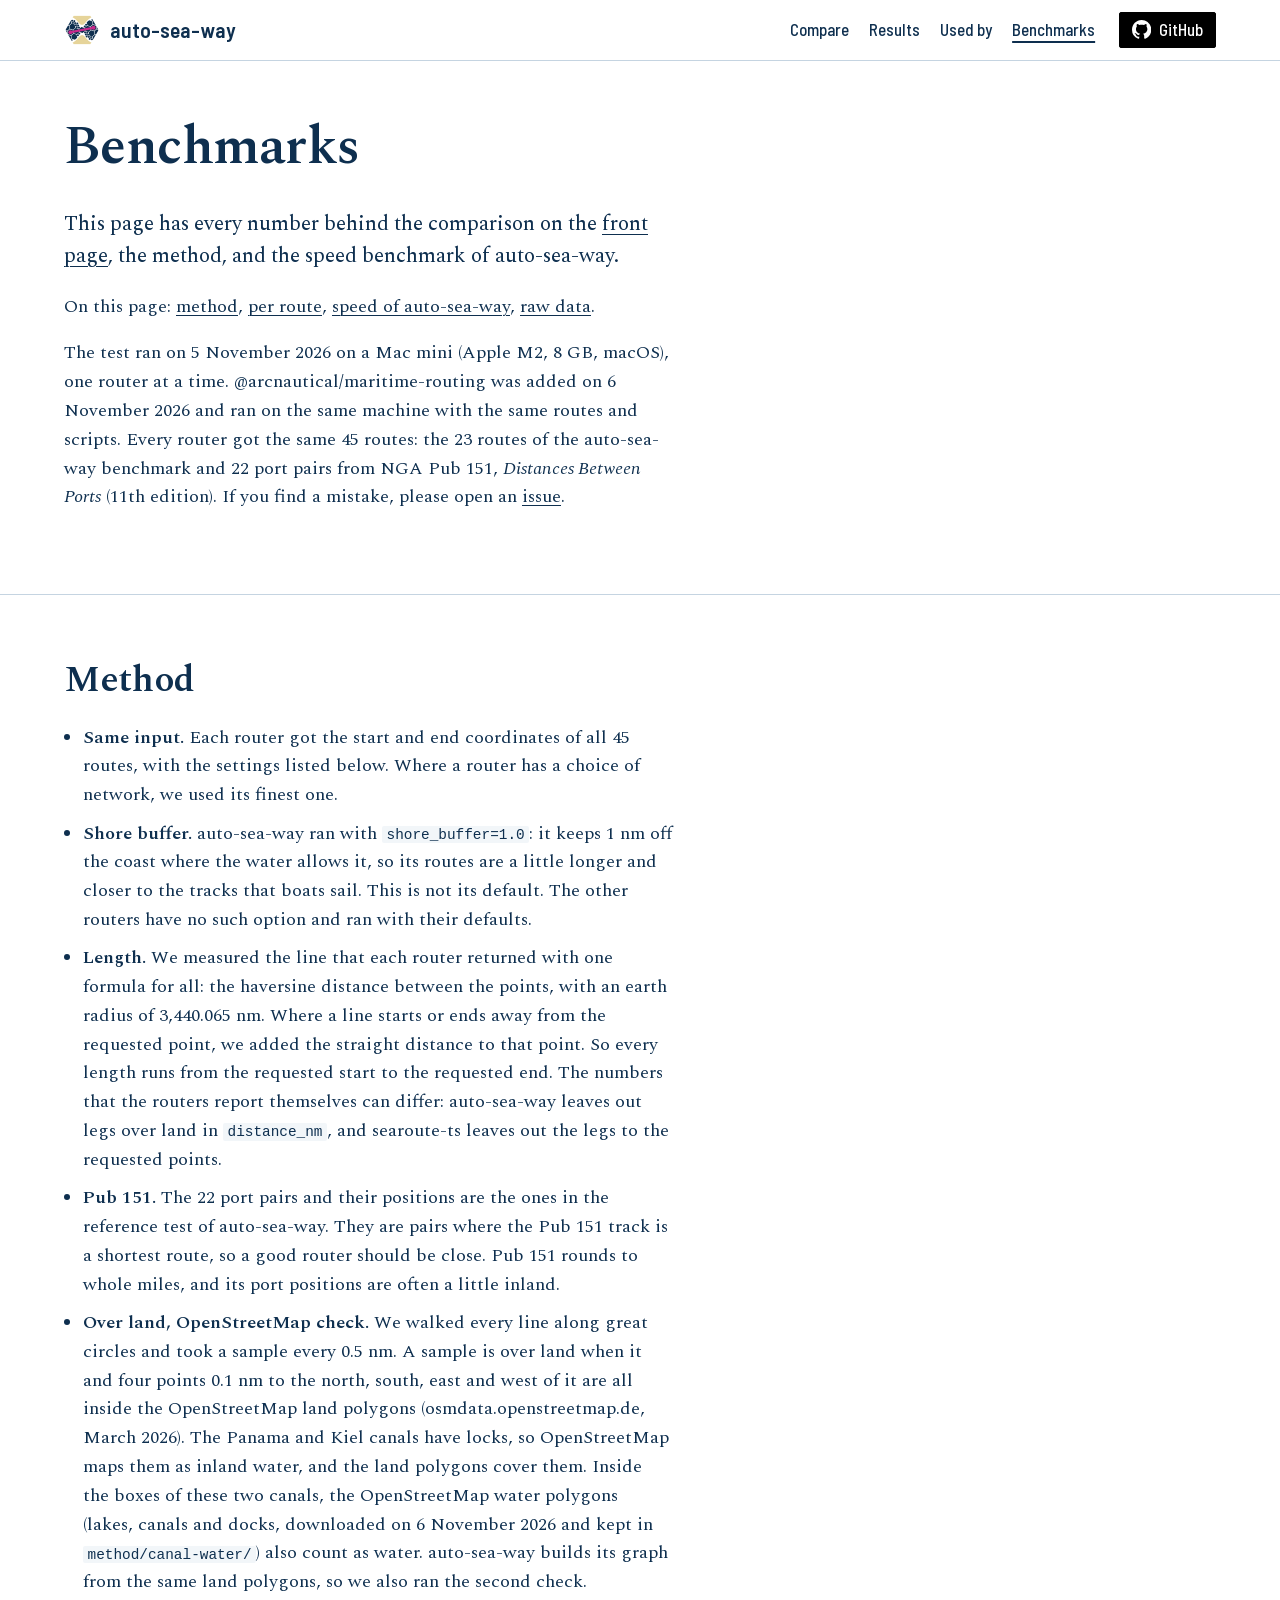
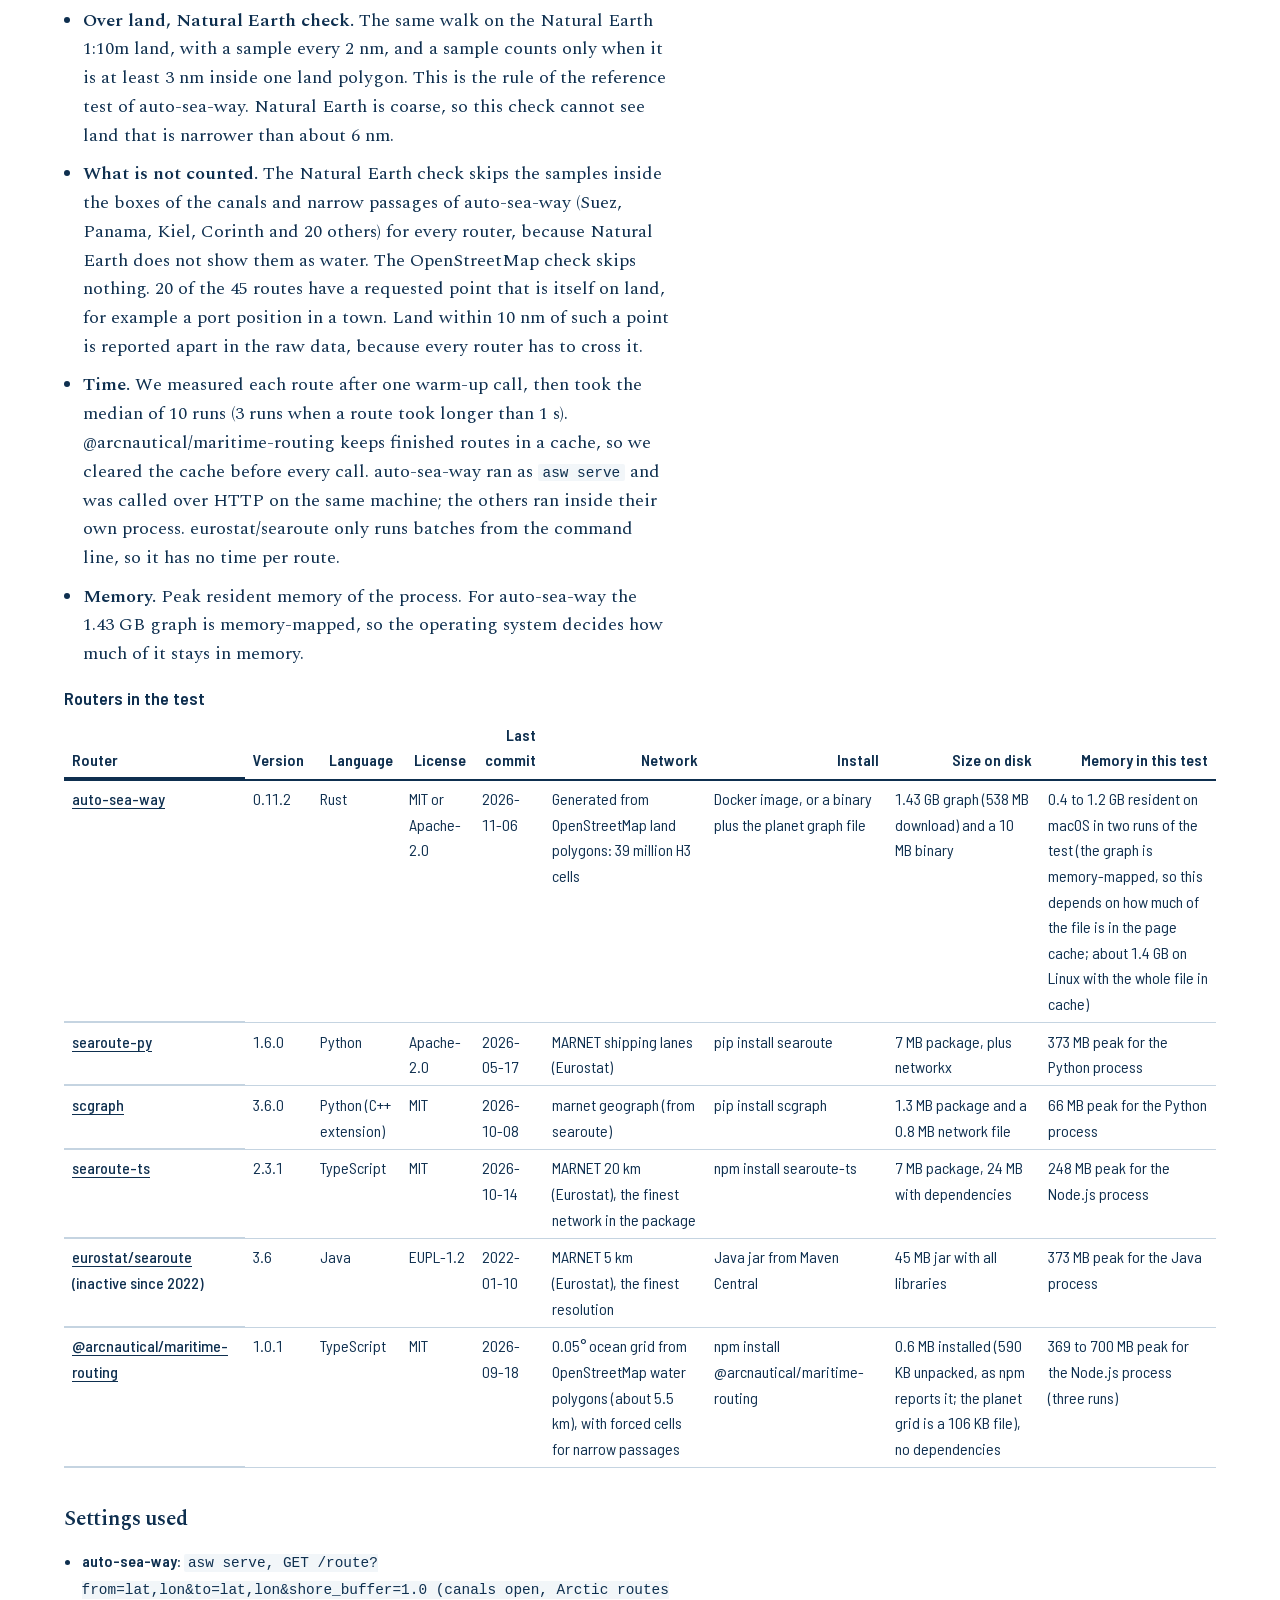
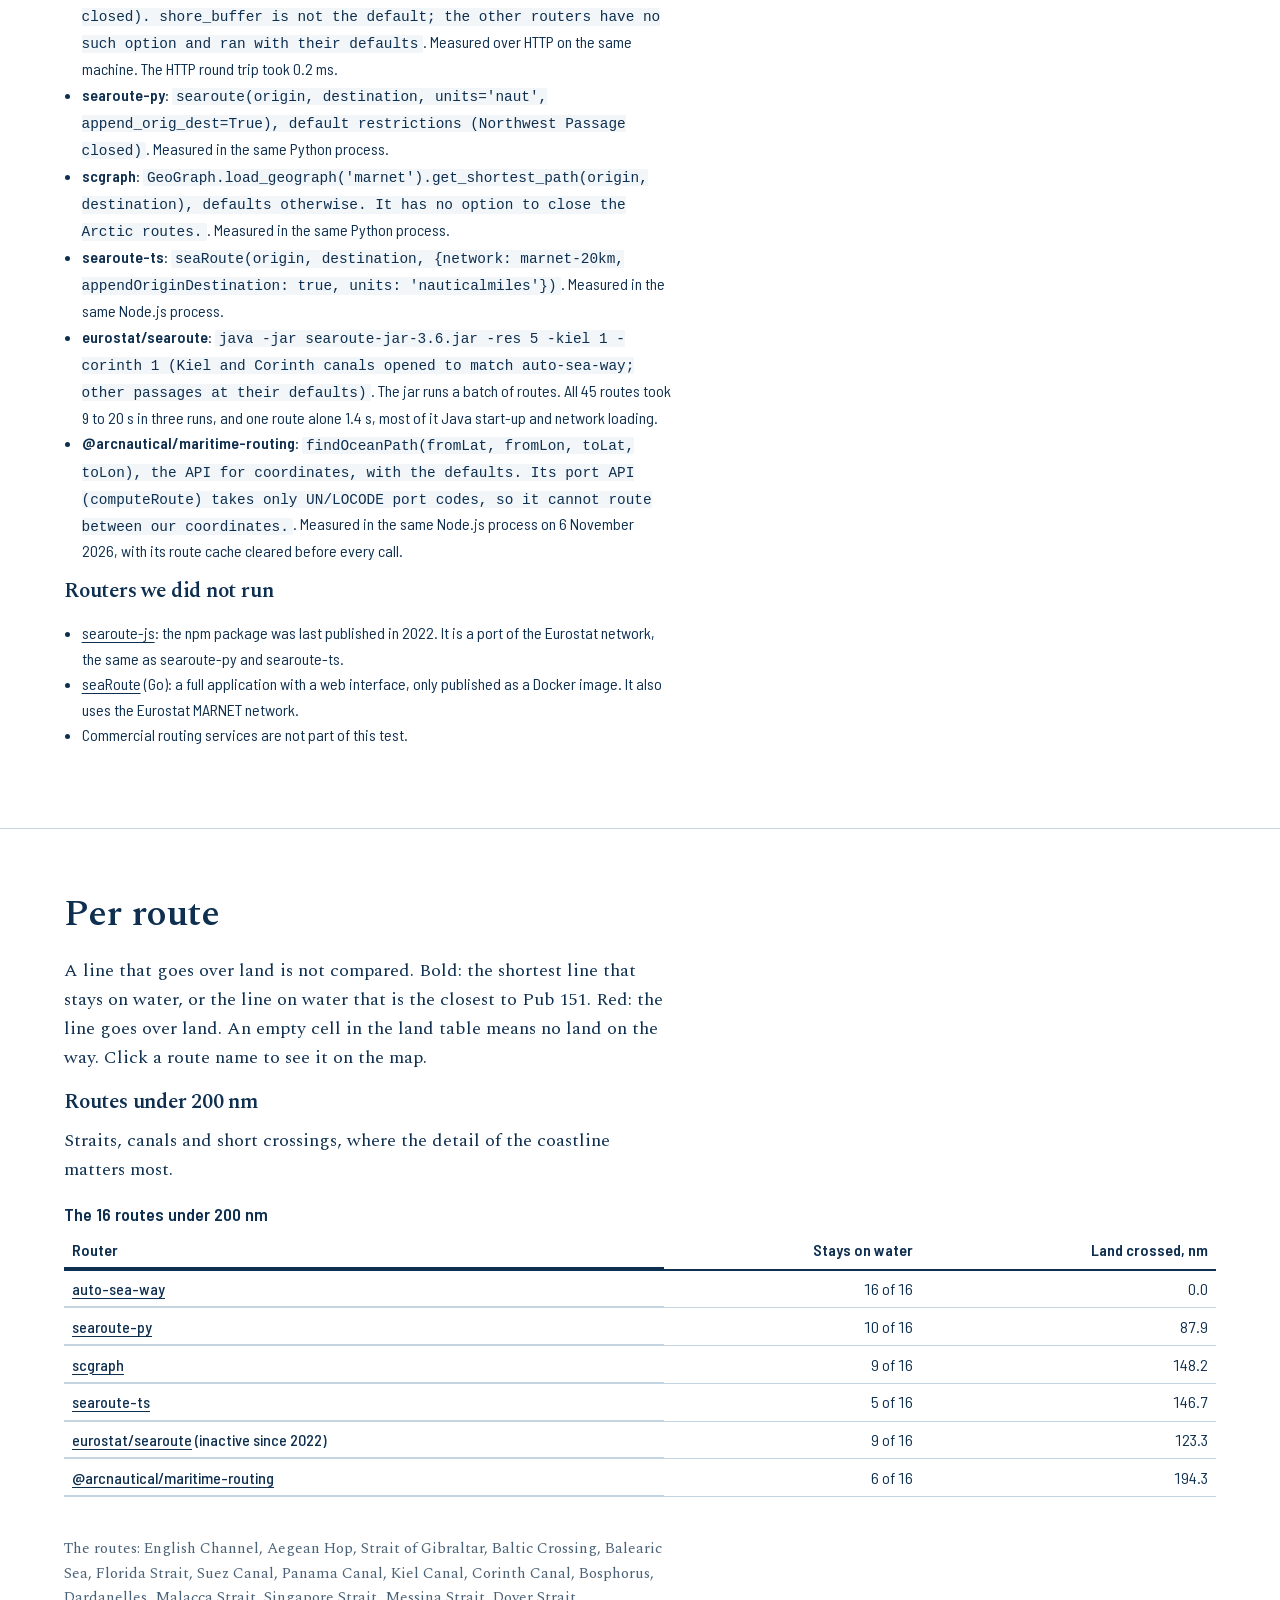
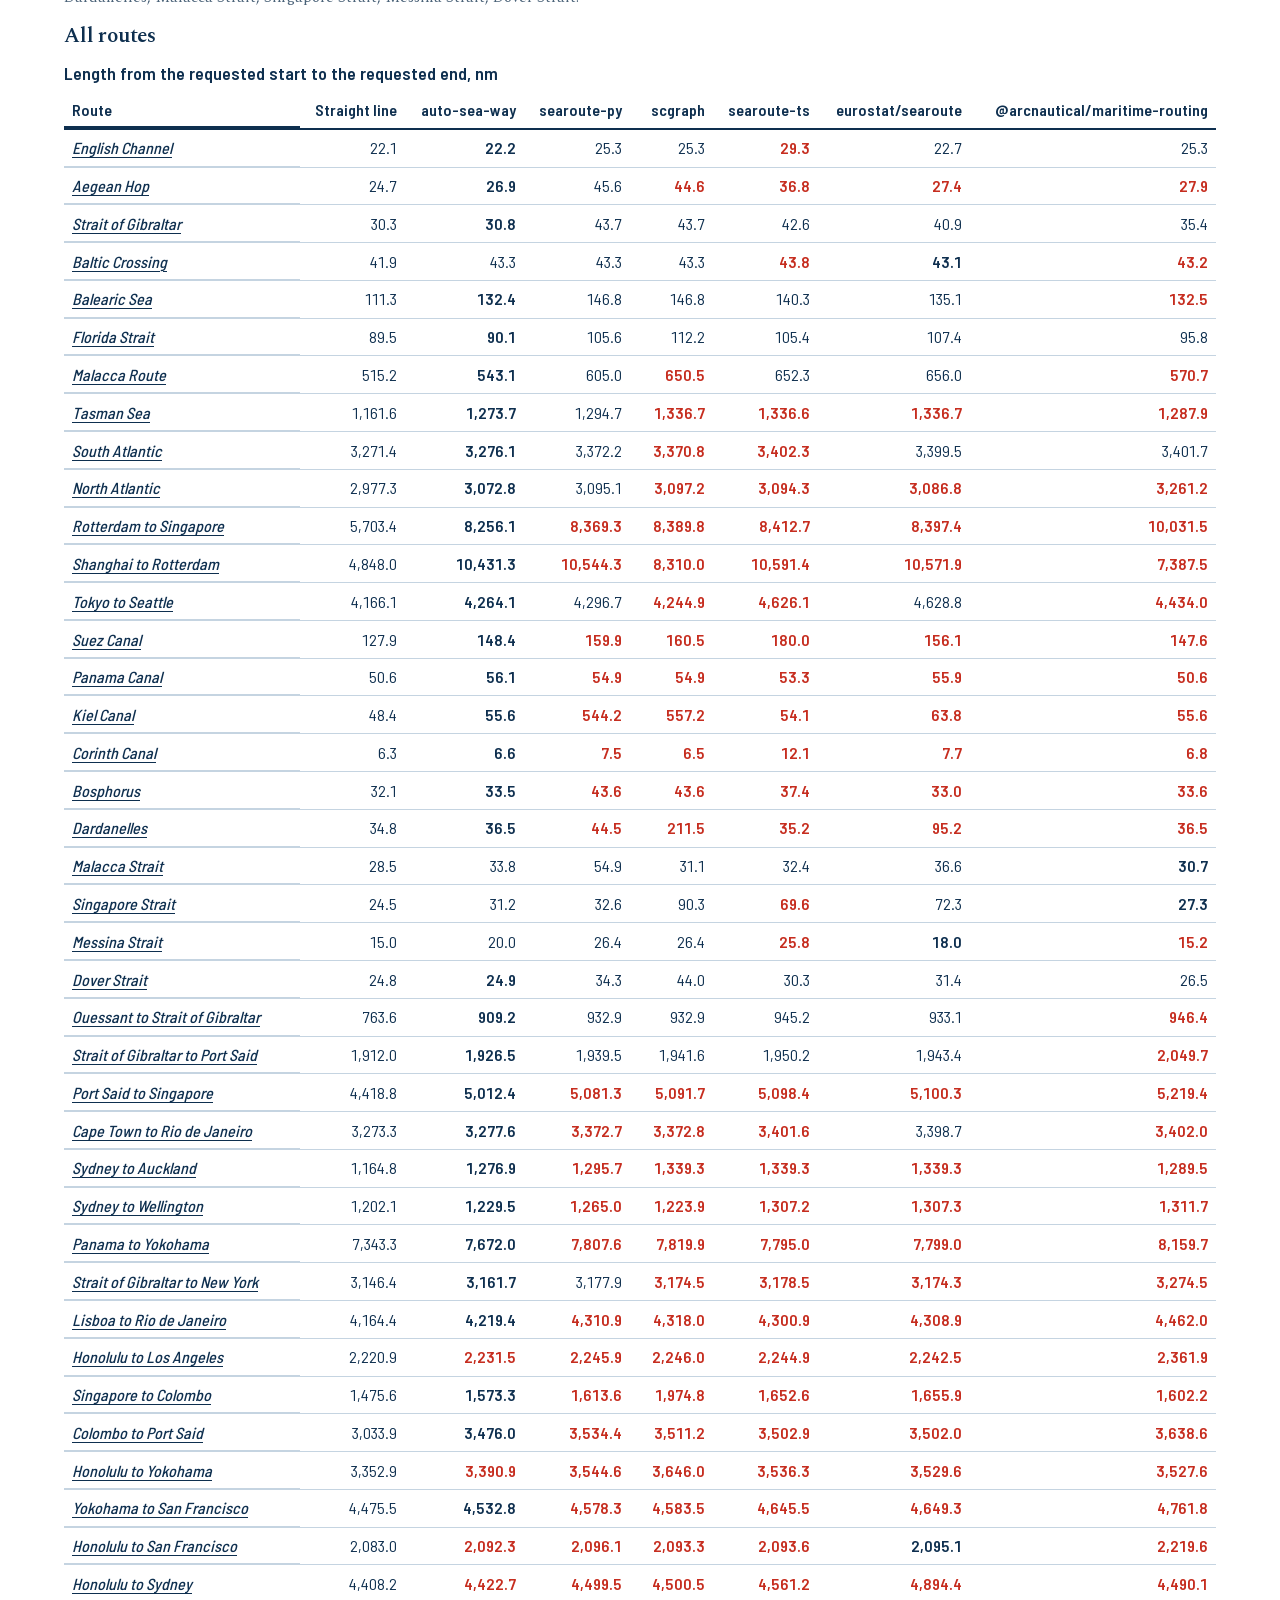
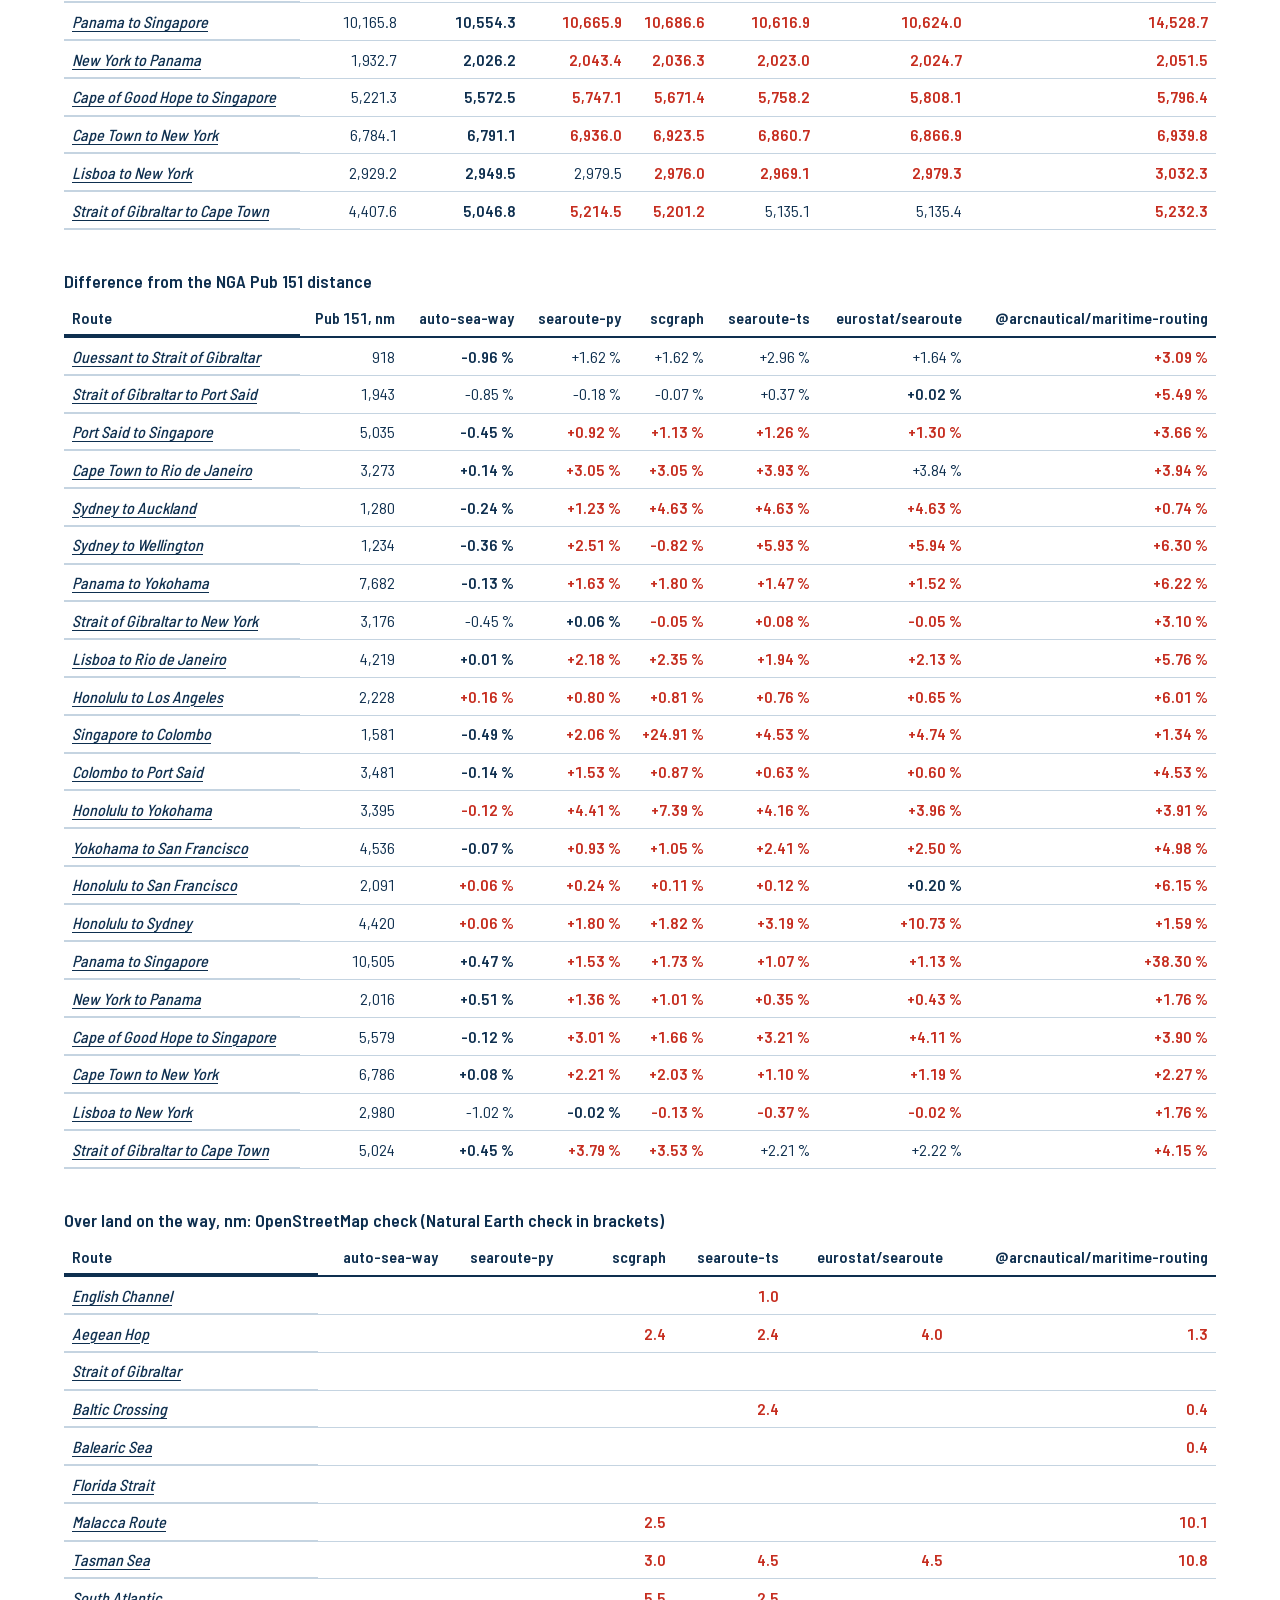
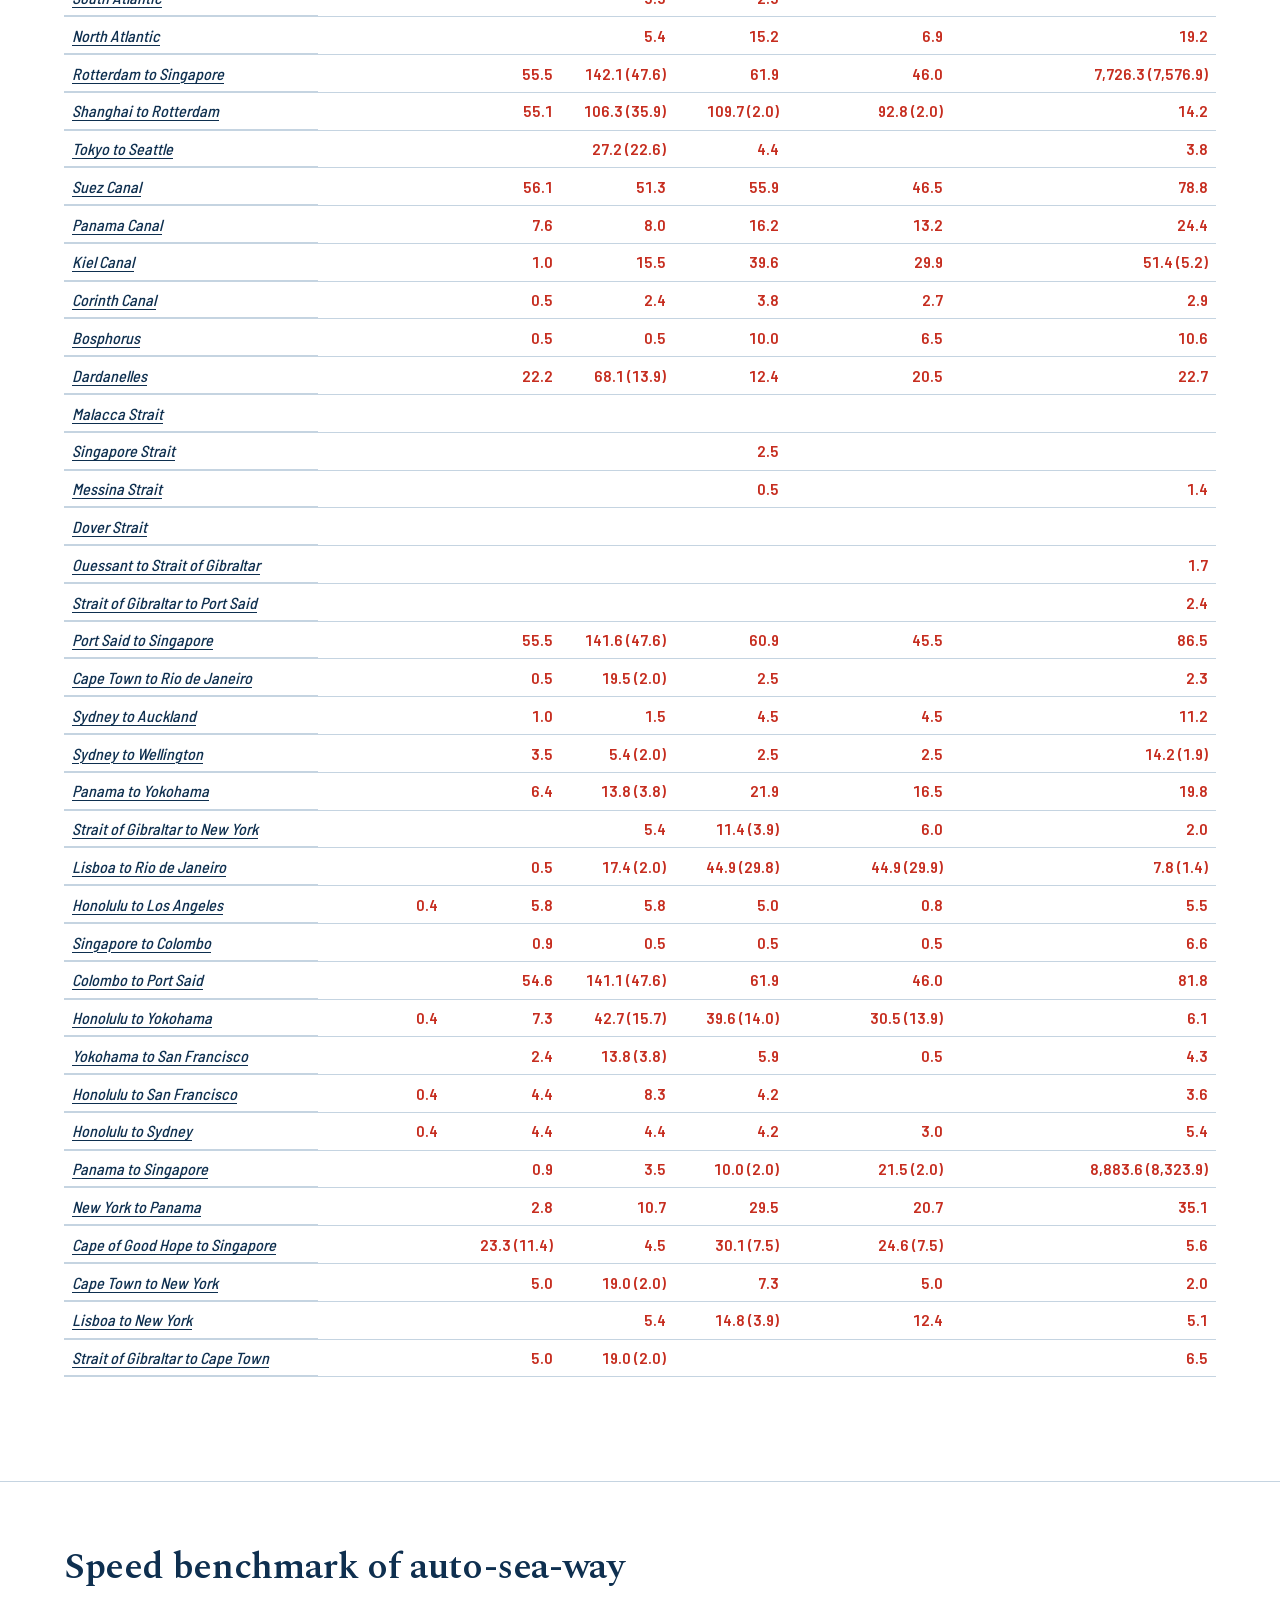
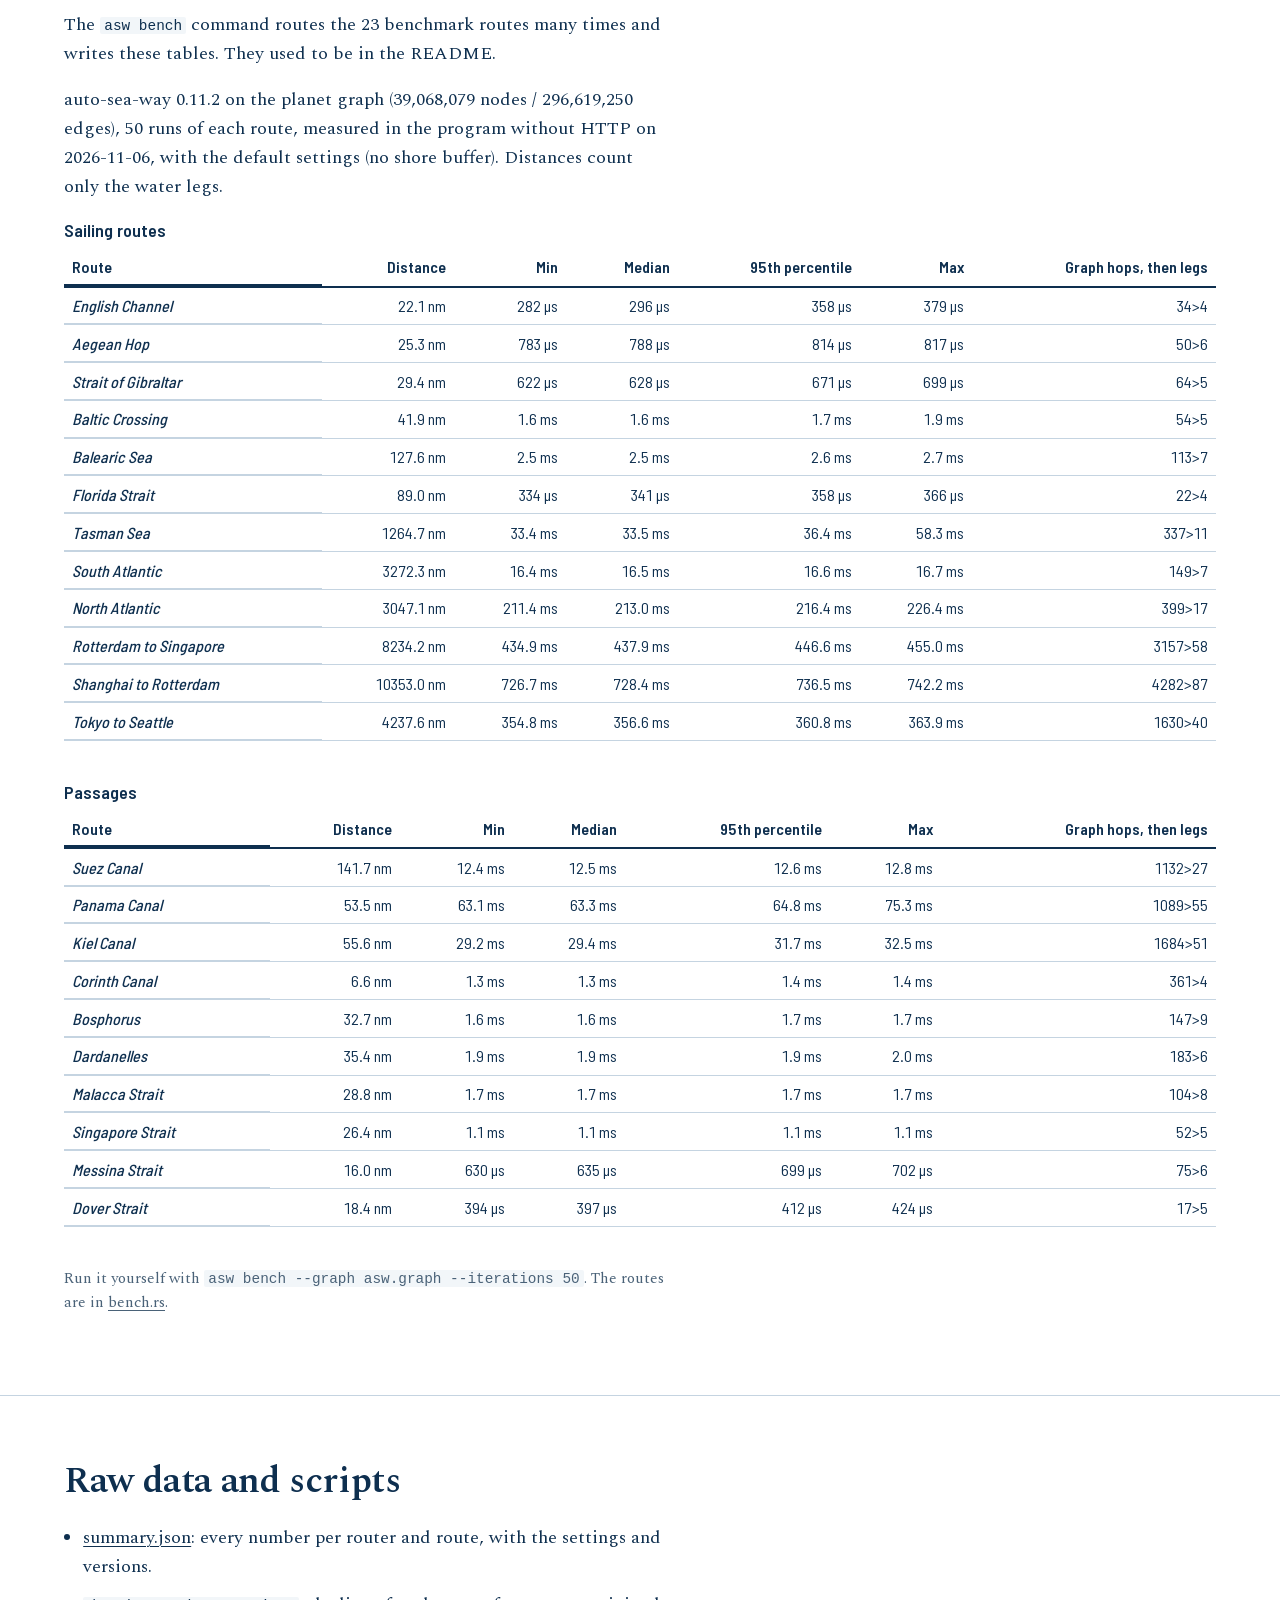
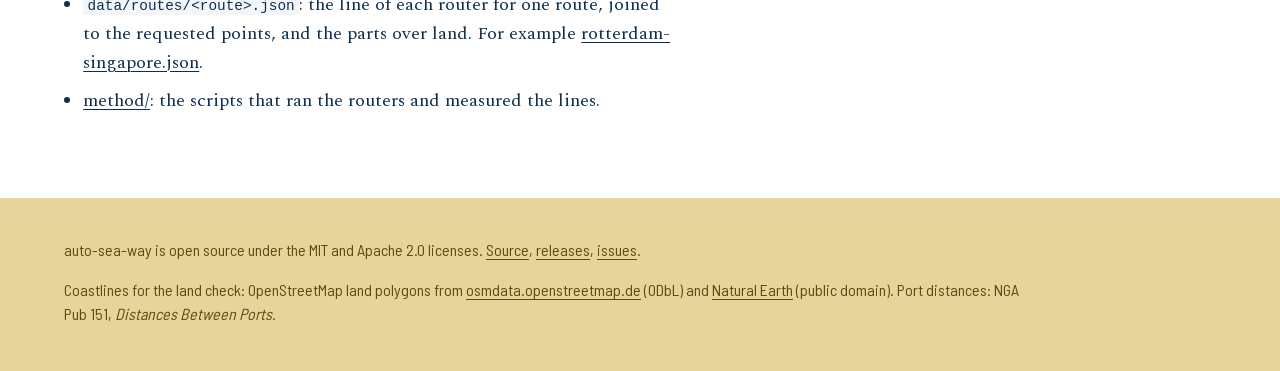
==== commit 75450d90: "Update the benchmark to auto-sea-way 0.11.2 and the new Kiel Canal and Dardanelles points auto-sea-w" ====
--- a/benchmarks.html
+++ b/benchmarks.html
@@ -54,7 +54,7 @@
 <caption>Routers in the test</caption>
 <thead><tr><th scope="col">Router</th><th scope="col">Version</th><th scope="col">Language</th><th scope="col">License</th><th scope="col">Last commit</th><th scope="col">Network</th><th scope="col">Install</th><th scope="col">Size on disk</th><th scope="col">Memory in this test</th></tr></thead>
 <tbody>
-<tr><th scope="row"><a href="https://github.com/auto-sea-way/asw">auto-sea-way</a></th><td class="text">0.11.1</td><td class="text">Rust</td><td class="text">MIT or Apache-2.0</td><td class="text">2026-11-05</td><td class="text">Generated from OpenStreetMap land polygons: 39 million H3 cells</td><td class="text">Docker image, or a binary plus the planet graph file</td><td class="text">1.43 GB graph (538 MB download) and a 10 MB binary</td><td class="text">409 MB resident on macOS after the test (the graph is memory-mapped; about 1.4 GB on Linux with the whole file in cache)</td></tr>
+<tr><th scope="row"><a href="https://github.com/auto-sea-way/asw">auto-sea-way</a></th><td class="text">0.11.2</td><td class="text">Rust</td><td class="text">MIT or Apache-2.0</td><td class="text">2026-11-06</td><td class="text">Generated from OpenStreetMap land polygons: 39 million H3 cells</td><td class="text">Docker image, or a binary plus the planet graph file</td><td class="text">1.43 GB graph (538 MB download) and a 10 MB binary</td><td class="text">0.4 to 1.2 GB resident on macOS in two runs of the test (the graph is memory-mapped, so this depends on how much of the file is in the page cache; about 1.4 GB on Linux with the whole file in cache)</td></tr>
 <tr><th scope="row"><a href="https://github.com/genthalili/searoute-py">searoute-py</a></th><td class="text">1.6.0</td><td class="text">Python</td><td class="text">Apache-2.0</td><td class="text">2026-05-17</td><td class="text">MARNET shipping lanes (Eurostat)</td><td class="text">pip install searoute</td><td class="text">7 MB package, plus networkx</td><td class="text">373 MB peak for the Python process</td></tr>
 <tr><th scope="row"><a href="https://github.com/connor-makowski/scgraph">scgraph</a></th><td class="text">3.6.0</td><td class="text">Python (C++ extension)</td><td class="text">MIT</td><td class="text">2026-10-08</td><td class="text">marnet geograph (from searoute)</td><td class="text">pip install scgraph</td><td class="text">1.3 MB package and a 0.8 MB network file</td><td class="text">66 MB peak for the Python process</td></tr>
 <tr><th scope="row"><a href="https://github.com/mayurrawte/searoute-ts">searoute-ts</a></th><td class="text">2.3.1</td><td class="text">TypeScript</td><td class="text">MIT</td><td class="text">2026-10-14</td><td class="text">MARNET 20 km (Eurostat), the finest network in the package</td><td class="text">npm install searoute-ts</td><td class="text">7 MB package, 24 MB with dependencies</td><td class="text">248 MB peak for the Node.js process</td></tr>
@@ -85,11 +85,11 @@
 <thead><tr><th scope="col">Router</th><th scope="col">Stays on water</th><th scope="col">Land crossed, nm</th></tr></thead>
 <tbody>
 <tr><th scope="row"><a href="https://github.com/auto-sea-way/asw">auto-sea-way</a></th><td>16 of 16</td><td>0.0</td></tr>
-<tr><th scope="row"><a href="https://github.com/genthalili/searoute-py">searoute-py</a></th><td>10 of 16</td><td>98.7</td></tr>
-<tr><th scope="row"><a href="https://github.com/connor-makowski/scgraph">scgraph</a></th><td>9 of 16</td><td>148.6</td></tr>
-<tr><th scope="row"><a href="https://github.com/mayurrawte/searoute-ts">searoute-ts</a></th><td>5 of 16</td><td>154.5</td></tr>
-<tr><th scope="row"><a href="https://github.com/eurostat/searoute">eurostat/searoute</a> (inactive since 2022)</th><td>9 of 16</td><td>112.9</td></tr>
-<tr><th scope="row"><a href="https://github.com/arcnautical/maritime-routing">@arcnautical/maritime-routing</a></th><td>6 of 16</td><td>198.1</td></tr>
+<tr><th scope="row"><a href="https://github.com/genthalili/searoute-py">searoute-py</a></th><td>10 of 16</td><td>87.9</td></tr>
+<tr><th scope="row"><a href="https://github.com/connor-makowski/scgraph">scgraph</a></th><td>9 of 16</td><td>148.2</td></tr>
+<tr><th scope="row"><a href="https://github.com/mayurrawte/searoute-ts">searoute-ts</a></th><td>5 of 16</td><td>146.7</td></tr>
+<tr><th scope="row"><a href="https://github.com/eurostat/searoute">eurostat/searoute</a> (inactive since 2022)</th><td>9 of 16</td><td>123.3</td></tr>
+<tr><th scope="row"><a href="https://github.com/arcnautical/maritime-routing">@arcnautical/maritime-routing</a></th><td>6 of 16</td><td>194.3</td></tr>
 </tbody></table></div>
 <p class="small">The routes: English Channel, Aegean Hop, Strait of Gibraltar, Baltic Crossing, Balearic Sea, Florida Strait, Suez Canal, Panama Canal, Kiel Canal, Corinth Canal, Bosphorus, Dardanelles, Malacca Strait, Singapore Strait, Messina Strait, Dover Strait.</p>
 <!-- /build:short -->
@@ -114,10 +114,10 @@
 <tr><th scope="row"><a class="water" href="./#tokyo-seattle">Tokyo to Seattle</a></th><td>4,166.1</td><td class="best">4,264.1</td><td class="">4,296.7</td><td class="land">4,244.9</td><td class="land">4,626.1</td><td class="">4,628.8</td><td class="land">4,434.0</td></tr>
 <tr><th scope="row"><a class="water" href="./#suez-canal">Suez Canal</a></th><td>127.9</td><td class="best">148.4</td><td class="land">159.9</td><td class="land">160.5</td><td class="land">180.0</td><td class="land">156.1</td><td class="land">147.6</td></tr>
 <tr><th scope="row"><a class="water" href="./#panama-canal">Panama Canal</a></th><td>50.6</td><td class="best">56.1</td><td class="land">54.9</td><td class="land">54.9</td><td class="land">53.3</td><td class="land">55.9</td><td class="land">50.6</td></tr>
-<tr><th scope="row"><a class="water" href="./#kiel-canal">Kiel Canal</a></th><td>39.6</td><td class="best">96.7</td><td class="land">557.5</td><td class="land">570.5</td><td class="land">108.1</td><td class="land">116.7</td><td class="land">93.0</td></tr>
+<tr><th scope="row"><a class="water" href="./#kiel-canal">Kiel Canal</a></th><td>48.4</td><td class="best">55.6</td><td class="land">544.2</td><td class="land">557.2</td><td class="land">54.1</td><td class="land">63.8</td><td class="land">55.6</td></tr>
 <tr><th scope="row"><a class="water" href="./#corinth-canal">Corinth Canal</a></th><td>6.3</td><td class="best">6.6</td><td class="land">7.5</td><td class="land">6.5</td><td class="land">12.1</td><td class="land">7.7</td><td class="land">6.8</td></tr>
 <tr><th scope="row"><a class="water" href="./#bosphorus">Bosphorus</a></th><td>32.1</td><td class="best">33.5</td><td class="land">43.6</td><td class="land">43.6</td><td class="land">37.4</td><td class="land">33.0</td><td class="land">33.6</td></tr>
-<tr><th scope="row"><a class="water" href="./#dardanelles">Dardanelles</a></th><td>39.8</td><td class="best">48.3</td><td class="land">44.7</td><td class="land">212.3</td><td class="land">40.4</td><td class="land">96.0</td><td class="land">40.6</td></tr>
+<tr><th scope="row"><a class="water" href="./#dardanelles">Dardanelles</a></th><td>34.8</td><td class="best">36.5</td><td class="land">44.5</td><td class="land">211.5</td><td class="land">35.2</td><td class="land">95.2</td><td class="land">36.5</td></tr>
 <tr><th scope="row"><a class="water" href="./#malacca-strait">Malacca Strait</a></th><td>28.5</td><td class="">33.8</td><td class="">54.9</td><td class="">31.1</td><td class="">32.4</td><td class="">36.6</td><td class="best">30.7</td></tr>
 <tr><th scope="row"><a class="water" href="./#singapore-strait">Singapore Strait</a></th><td>24.5</td><td class="">31.2</td><td class="">32.6</td><td class="">90.3</td><td class="land">69.6</td><td class="">72.3</td><td class="best">27.3</td></tr>
 <tr><th scope="row"><a class="water" href="./#messina-strait">Messina Strait</a></th><td>15.0</td><td class="">20.0</td><td class="">26.4</td><td class="">26.4</td><td class="land">25.8</td><td class="best">18.0</td><td class="land">15.2</td></tr>
@@ -141,7 +141,7 @@
 <tr><th scope="row"><a class="water" href="./#panama-singapore">Panama to Singapore</a></th><td>10,165.8</td><td class="best">10,554.3</td><td class="land">10,665.9</td><td class="land">10,686.6</td><td class="land">10,616.9</td><td class="land">10,624.0</td><td class="land">14,528.7</td></tr>
 <tr><th scope="row"><a class="water" href="./#new-york-panama">New York to Panama</a></th><td>1,932.7</td><td class="best">2,026.2</td><td class="land">2,043.4</td><td class="land">2,036.3</td><td class="land">2,023.0</td><td class="land">2,024.7</td><td class="land">2,051.5</td></tr>
 <tr><th scope="row"><a class="water" href="./#cape-of-good-hope-singapore">Cape of Good Hope to Singapore</a></th><td>5,221.3</td><td class="best">5,572.5</td><td class="land">5,747.1</td><td class="land">5,671.4</td><td class="land">5,758.2</td><td class="land">5,808.1</td><td class="land">5,796.4</td></tr>
-<tr><th scope="row"><a class="water" href="./#cape-town-new-york">Cape Town to New York</a></th><td>6,784.1</td><td class="best">6,884.3</td><td class="land">6,936.0</td><td class="land">6,923.5</td><td class="land">6,860.7</td><td class="land">6,866.9</td><td class="land">6,939.8</td></tr>
+<tr><th scope="row"><a class="water" href="./#cape-town-new-york">Cape Town to New York</a></th><td>6,784.1</td><td class="best">6,791.1</td><td class="land">6,936.0</td><td class="land">6,923.5</td><td class="land">6,860.7</td><td class="land">6,866.9</td><td class="land">6,939.8</td></tr>
 <tr><th scope="row"><a class="water" href="./#lisboa-new-york">Lisboa to New York</a></th><td>2,929.2</td><td class="best">2,949.5</td><td class="">2,979.5</td><td class="land">2,976.0</td><td class="land">2,969.1</td><td class="land">2,979.3</td><td class="land">3,032.3</td></tr>
 <tr><th scope="row"><a class="water" href="./#strait-of-gibraltar-cape-town">Strait of Gibraltar to Cape Town</a></th><td>4,407.6</td><td class="best">5,046.8</td><td class="land">5,214.5</td><td class="land">5,201.2</td><td class="">5,135.1</td><td class="">5,135.4</td><td class="land">5,232.3</td></tr>
 </tbody></table></div>
@@ -170,7 +170,7 @@
 <tr><th scope="row"><a class="water" href="./#panama-singapore">Panama to Singapore</a></th><td>10,505</td><td class="best">+0.47&nbsp;%</td><td class="land">+1.53&nbsp;%</td><td class="land">+1.73&nbsp;%</td><td class="land">+1.07&nbsp;%</td><td class="land">+1.13&nbsp;%</td><td class="land">+38.30&nbsp;%</td></tr>
 <tr><th scope="row"><a class="water" href="./#new-york-panama">New York to Panama</a></th><td>2,016</td><td class="best">+0.51&nbsp;%</td><td class="land">+1.36&nbsp;%</td><td class="land">+1.01&nbsp;%</td><td class="land">+0.35&nbsp;%</td><td class="land">+0.43&nbsp;%</td><td class="land">+1.76&nbsp;%</td></tr>
 <tr><th scope="row"><a class="water" href="./#cape-of-good-hope-singapore">Cape of Good Hope to Singapore</a></th><td>5,579</td><td class="best">-0.12&nbsp;%</td><td class="land">+3.01&nbsp;%</td><td class="land">+1.66&nbsp;%</td><td class="land">+3.21&nbsp;%</td><td class="land">+4.11&nbsp;%</td><td class="land">+3.90&nbsp;%</td></tr>
-<tr><th scope="row"><a class="water" href="./#cape-town-new-york">Cape Town to New York</a></th><td>6,786</td><td class="best">+1.45&nbsp;%</td><td class="land">+2.21&nbsp;%</td><td class="land">+2.03&nbsp;%</td><td class="land">+1.10&nbsp;%</td><td class="land">+1.19&nbsp;%</td><td class="land">+2.27&nbsp;%</td></tr>
+<tr><th scope="row"><a class="water" href="./#cape-town-new-york">Cape Town to New York</a></th><td>6,786</td><td class="best">+0.08&nbsp;%</td><td class="land">+2.21&nbsp;%</td><td class="land">+2.03&nbsp;%</td><td class="land">+1.10&nbsp;%</td><td class="land">+1.19&nbsp;%</td><td class="land">+2.27&nbsp;%</td></tr>
 <tr><th scope="row"><a class="water" href="./#lisboa-new-york">Lisboa to New York</a></th><td>2,980</td><td class="">-1.02&nbsp;%</td><td class="best">-0.02&nbsp;%</td><td class="land">-0.13&nbsp;%</td><td class="land">-0.37&nbsp;%</td><td class="land">-0.02&nbsp;%</td><td class="land">+1.76&nbsp;%</td></tr>
 <tr><th scope="row"><a class="water" href="./#strait-of-gibraltar-cape-town">Strait of Gibraltar to Cape Town</a></th><td>5,024</td><td class="best">+0.45&nbsp;%</td><td class="land">+3.79&nbsp;%</td><td class="land">+3.53&nbsp;%</td><td class="">+2.21&nbsp;%</td><td class="">+2.22&nbsp;%</td><td class="land">+4.15&nbsp;%</td></tr>
 </tbody></table></div>
@@ -189,16 +189,16 @@
 <tr><th scope="row"><a class="water" href="./#malacca-route">Malacca Route</a></th><td class=""></td><td class=""></td><td class="land">2.5</td><td class=""></td><td class=""></td><td class="land">10.1</td></tr>
 <tr><th scope="row"><a class="water" href="./#tasman-sea">Tasman Sea</a></th><td class=""></td><td class=""></td><td class="land">3.0</td><td class="land">4.5</td><td class="land">4.5</td><td class="land">10.8</td></tr>
 <tr><th scope="row"><a class="water" href="./#south-atlantic">South Atlantic</a></th><td class=""></td><td class=""></td><td class="land">5.5</td><td class="land">2.5</td><td class=""></td><td class=""></td></tr>
-<tr><th scope="row"><a class="water" href="./#north-atlantic">North Atlantic</a></th><td class=""></td><td class=""></td><td class="land">5.4</td><td class="land">15.7</td><td class="land">6.9</td><td class="land">19.2</td></tr>
-<tr><th scope="row"><a class="water" href="./#rotterdam-singapore">Rotterdam to Singapore</a></th><td class=""></td><td class="land">55.5</td><td class="land">142.1 (47.6)</td><td class="land">61.9</td><td class="land">46.0</td><td class="land">7,728.0 (7,576.9)</td></tr>
+<tr><th scope="row"><a class="water" href="./#north-atlantic">North Atlantic</a></th><td class=""></td><td class=""></td><td class="land">5.4</td><td class="land">15.2</td><td class="land">6.9</td><td class="land">19.2</td></tr>
+<tr><th scope="row"><a class="water" href="./#rotterdam-singapore">Rotterdam to Singapore</a></th><td class=""></td><td class="land">55.5</td><td class="land">142.1 (47.6)</td><td class="land">61.9</td><td class="land">46.0</td><td class="land">7,726.3 (7,576.9)</td></tr>
 <tr><th scope="row"><a class="water" href="./#shanghai-rotterdam">Shanghai to Rotterdam</a></th><td class=""></td><td class="land">55.1</td><td class="land">106.3 (35.9)</td><td class="land">109.7 (2.0)</td><td class="land">92.8 (2.0)</td><td class="land">14.2</td></tr>
 <tr><th scope="row"><a class="water" href="./#tokyo-seattle">Tokyo to Seattle</a></th><td class=""></td><td class=""></td><td class="land">27.2 (22.6)</td><td class="land">4.4</td><td class=""></td><td class="land">3.8</td></tr>
 <tr><th scope="row"><a class="water" href="./#suez-canal">Suez Canal</a></th><td class=""></td><td class="land">56.1</td><td class="land">51.3</td><td class="land">55.9</td><td class="land">46.5</td><td class="land">78.8</td></tr>
 <tr><th scope="row"><a class="water" href="./#panama-canal">Panama Canal</a></th><td class=""></td><td class="land">7.6</td><td class="land">8.0</td><td class="land">16.2</td><td class="land">13.2</td><td class="land">24.4</td></tr>
-<tr><th scope="row"><a class="water" href="./#kiel-canal">Kiel Canal</a></th><td class=""></td><td class="land">11.8</td><td class="land">26.3</td><td class="land">42.5</td><td class="land">29.9</td><td class="land">57.2 (5.2)</td></tr>
+<tr><th scope="row"><a class="water" href="./#kiel-canal">Kiel Canal</a></th><td class=""></td><td class="land">1.0</td><td class="land">15.5</td><td class="land">39.6</td><td class="land">29.9</td><td class="land">51.4 (5.2)</td></tr>
 <tr><th scope="row"><a class="water" href="./#corinth-canal">Corinth Canal</a></th><td class=""></td><td class="land">0.5</td><td class="land">2.4</td><td class="land">3.8</td><td class="land">2.7</td><td class="land">2.9</td></tr>
 <tr><th scope="row"><a class="water" href="./#bosphorus">Bosphorus</a></th><td class=""></td><td class="land">0.5</td><td class="land">0.5</td><td class="land">10.0</td><td class="land">6.5</td><td class="land">10.6</td></tr>
-<tr><th scope="row"><a class="water" href="./#dardanelles">Dardanelles</a></th><td class=""></td><td class="land">22.2</td><td class="land">57.7 (13.9)</td><td class="land">17.3</td><td class="land">10.1</td><td class="land">20.7</td></tr>
+<tr><th scope="row"><a class="water" href="./#dardanelles">Dardanelles</a></th><td class=""></td><td class="land">22.2</td><td class="land">68.1 (13.9)</td><td class="land">12.4</td><td class="land">20.5</td><td class="land">22.7</td></tr>
 <tr><th scope="row"><a class="water" href="./#malacca-strait">Malacca Strait</a></th><td class=""></td><td class=""></td><td class=""></td><td class=""></td><td class=""></td><td class=""></td></tr>
 <tr><th scope="row"><a class="water" href="./#singapore-strait">Singapore Strait</a></th><td class=""></td><td class=""></td><td class=""></td><td class="land">2.5</td><td class=""></td><td class=""></td></tr>
 <tr><th scope="row"><a class="water" href="./#messina-strait">Messina Strait</a></th><td class=""></td><td class=""></td><td class=""></td><td class="land">0.5</td><td class=""></td><td class="land">1.4</td></tr>
@@ -219,7 +219,7 @@
 <tr><th scope="row"><a class="water" href="./#yokohama-san-francisco">Yokohama to San Francisco</a></th><td class=""></td><td class="land">2.4</td><td class="land">13.8 (3.8)</td><td class="land">5.9</td><td class="land">0.5</td><td class="land">4.3</td></tr>
 <tr><th scope="row"><a class="water" href="./#honolulu-san-francisco">Honolulu to San Francisco</a></th><td class="land">0.4</td><td class="land">4.4</td><td class="land">8.3</td><td class="land">4.2</td><td class=""></td><td class="land">3.6</td></tr>
 <tr><th scope="row"><a class="water" href="./#honolulu-sydney">Honolulu to Sydney</a></th><td class="land">0.4</td><td class="land">4.4</td><td class="land">4.4</td><td class="land">4.2</td><td class="land">3.0</td><td class="land">5.4</td></tr>
-<tr><th scope="row"><a class="water" href="./#panama-singapore">Panama to Singapore</a></th><td class=""></td><td class="land">0.9</td><td class="land">3.5</td><td class="land">10.0 (2.0)</td><td class="land">21.5 (2.0)</td><td class="land">8,884.1 (8,323.9)</td></tr>
+<tr><th scope="row"><a class="water" href="./#panama-singapore">Panama to Singapore</a></th><td class=""></td><td class="land">0.9</td><td class="land">3.5</td><td class="land">10.0 (2.0)</td><td class="land">21.5 (2.0)</td><td class="land">8,883.6 (8,323.9)</td></tr>
 <tr><th scope="row"><a class="water" href="./#new-york-panama">New York to Panama</a></th><td class=""></td><td class="land">2.8</td><td class="land">10.7</td><td class="land">29.5</td><td class="land">20.7</td><td class="land">35.1</td></tr>
 <tr><th scope="row"><a class="water" href="./#cape-of-good-hope-singapore">Cape of Good Hope to Singapore</a></th><td class=""></td><td class="land">23.3 (11.4)</td><td class="land">4.5</td><td class="land">30.1 (7.5)</td><td class="land">24.6 (7.5)</td><td class="land">5.6</td></tr>
 <tr><th scope="row"><a class="water" href="./#cape-town-new-york">Cape Town to New York</a></th><td class=""></td><td class="land">5.0</td><td class="land">19.0 (2.0)</td><td class="land">7.3</td><td class="land">5.0</td><td class="land">2.0</td></tr>
@@ -235,33 +235,33 @@
     <h2>Speed benchmark of auto-sea-way</h2>
     <p>The <code>asw bench</code> command routes the 23 benchmark routes many times and writes these tables. They used to be in the README.</p>
 <!-- build:aswbench -->
-<p>auto-sea-way 0.11.1 on the planet graph (39,068,079 nodes / 296,619,250 edges), 50 runs of each route, measured in the program without HTTP on 2026-11-05, with the default settings (no shore buffer). Distances count only the water legs.</p>
+<p>auto-sea-way 0.11.2 on the planet graph (39,068,079 nodes / 296,619,250 edges), 50 runs of each route, measured in the program without HTTP on 2026-11-06, with the default settings (no shore buffer). Distances count only the water legs.</p>
 <div class="scroll"><table><caption>Sailing routes</caption>
 <thead><tr><th scope="col">Route</th><th scope="col">Distance</th><th scope="col">Min</th><th scope="col">Median</th><th scope="col">95th percentile</th><th scope="col">Max</th><th scope="col">Graph hops, then legs</th></tr></thead>
-<tbody><tr><th scope="row" class="water">English Channel</th><td>22.1 nm</td><td>268 µs</td><td>269 µs</td><td>303 µs</td><td>317 µs</td><td>34&gt;4</td></tr>
-<tr><th scope="row" class="water">Aegean Hop</th><td>25.3 nm</td><td>786 µs</td><td>828 µs</td><td>854 µs</td><td>868 µs</td><td>50&gt;6</td></tr>
-<tr><th scope="row" class="water">Strait of Gibraltar</th><td>29.4 nm</td><td>641 µs</td><td>655 µs</td><td>681 µs</td><td>709 µs</td><td>64&gt;5</td></tr>
-<tr><th scope="row" class="water">Baltic Crossing</th><td>41.9 nm</td><td>1.6 ms</td><td>1.7 ms</td><td>1.7 ms</td><td>1.8 ms</td><td>54&gt;5</td></tr>
-<tr><th scope="row" class="water">Balearic Sea</th><td>127.6 nm</td><td>2.6 ms</td><td>2.6 ms</td><td>2.7 ms</td><td>2.8 ms</td><td>113&gt;7</td></tr>
-<tr><th scope="row" class="water">Florida Strait</th><td>89.0 nm</td><td>317 µs</td><td>329 µs</td><td>360 µs</td><td>395 µs</td><td>22&gt;4</td></tr>
-<tr><th scope="row" class="water">Tasman Sea</th><td>1264.7 nm</td><td>33.8 ms</td><td>34.7 ms</td><td>35.4 ms</td><td>35.6 ms</td><td>337&gt;11</td></tr>
-<tr><th scope="row" class="water">South Atlantic</th><td>3272.3 nm</td><td>16.7 ms</td><td>16.8 ms</td><td>17.3 ms</td><td>20.8 ms</td><td>149&gt;7</td></tr>
-<tr><th scope="row" class="water">North Atlantic</th><td>3047.1 nm</td><td>215.5 ms</td><td>219.4 ms</td><td>237.9 ms</td><td>240.8 ms</td><td>399&gt;17</td></tr>
-<tr><th scope="row" class="water">Rotterdam to Singapore</th><td>8234.2 nm</td><td>435.5 ms</td><td>445.4 ms</td><td>461.7 ms</td><td>467.5 ms</td><td>3157&gt;58</td></tr>
-<tr><th scope="row" class="water">Shanghai to Rotterdam</th><td>10353.0 nm</td><td>724.4 ms</td><td>733.4 ms</td><td>753.5 ms</td><td>783.5 ms</td><td>4282&gt;87</td></tr>
-<tr><th scope="row" class="water">Tokyo to Seattle</th><td>4237.6 nm</td><td>351.9 ms</td><td>355.3 ms</td><td>367.6 ms</td><td>375.1 ms</td><td>1630&gt;40</td></tr></tbody></table></div>
+<tbody><tr><th scope="row" class="water">English Channel</th><td>22.1 nm</td><td>282 µs</td><td>296 µs</td><td>358 µs</td><td>379 µs</td><td>34&gt;4</td></tr>
+<tr><th scope="row" class="water">Aegean Hop</th><td>25.3 nm</td><td>783 µs</td><td>788 µs</td><td>814 µs</td><td>817 µs</td><td>50&gt;6</td></tr>
+<tr><th scope="row" class="water">Strait of Gibraltar</th><td>29.4 nm</td><td>622 µs</td><td>628 µs</td><td>671 µs</td><td>699 µs</td><td>64&gt;5</td></tr>
+<tr><th scope="row" class="water">Baltic Crossing</th><td>41.9 nm</td><td>1.6 ms</td><td>1.6 ms</td><td>1.7 ms</td><td>1.9 ms</td><td>54&gt;5</td></tr>
+<tr><th scope="row" class="water">Balearic Sea</th><td>127.6 nm</td><td>2.5 ms</td><td>2.5 ms</td><td>2.6 ms</td><td>2.7 ms</td><td>113&gt;7</td></tr>
+<tr><th scope="row" class="water">Florida Strait</th><td>89.0 nm</td><td>334 µs</td><td>341 µs</td><td>358 µs</td><td>366 µs</td><td>22&gt;4</td></tr>
+<tr><th scope="row" class="water">Tasman Sea</th><td>1264.7 nm</td><td>33.4 ms</td><td>33.5 ms</td><td>36.4 ms</td><td>58.3 ms</td><td>337&gt;11</td></tr>
+<tr><th scope="row" class="water">South Atlantic</th><td>3272.3 nm</td><td>16.4 ms</td><td>16.5 ms</td><td>16.6 ms</td><td>16.7 ms</td><td>149&gt;7</td></tr>
+<tr><th scope="row" class="water">North Atlantic</th><td>3047.1 nm</td><td>211.4 ms</td><td>213.0 ms</td><td>216.4 ms</td><td>226.4 ms</td><td>399&gt;17</td></tr>
+<tr><th scope="row" class="water">Rotterdam to Singapore</th><td>8234.2 nm</td><td>434.9 ms</td><td>437.9 ms</td><td>446.6 ms</td><td>455.0 ms</td><td>3157&gt;58</td></tr>
+<tr><th scope="row" class="water">Shanghai to Rotterdam</th><td>10353.0 nm</td><td>726.7 ms</td><td>728.4 ms</td><td>736.5 ms</td><td>742.2 ms</td><td>4282&gt;87</td></tr>
+<tr><th scope="row" class="water">Tokyo to Seattle</th><td>4237.6 nm</td><td>354.8 ms</td><td>356.6 ms</td><td>360.8 ms</td><td>363.9 ms</td><td>1630&gt;40</td></tr></tbody></table></div>
 <div class="scroll"><table><caption>Passages</caption>
 <thead><tr><th scope="col">Route</th><th scope="col">Distance</th><th scope="col">Min</th><th scope="col">Median</th><th scope="col">95th percentile</th><th scope="col">Max</th><th scope="col">Graph hops, then legs</th></tr></thead>
-<tbody><tr><th scope="row" class="water">Suez Canal</th><td>141.7 nm</td><td>12.5 ms</td><td>12.7 ms</td><td>12.8 ms</td><td>12.9 ms</td><td>1132&gt;27</td></tr>
-<tr><th scope="row" class="water">Panama Canal</th><td>53.5 nm</td><td>63.0 ms</td><td>63.6 ms</td><td>68.7 ms</td><td>69.1 ms</td><td>1089&gt;55</td></tr>
-<tr><th scope="row" class="water">Kiel Canal</th><td>84.3 nm</td><td>38.7 ms</td><td>38.9 ms</td><td>39.4 ms</td><td>43.0 ms</td><td>1868&gt;55</td></tr>
-<tr><th scope="row" class="water">Corinth Canal</th><td>6.6 nm</td><td>1.3 ms</td><td>1.3 ms</td><td>1.6 ms</td><td>1.7 ms</td><td>361&gt;4</td></tr>
-<tr><th scope="row" class="water">Bosphorus</th><td>32.7 nm</td><td>1.6 ms</td><td>1.7 ms</td><td>1.7 ms</td><td>1.7 ms</td><td>147&gt;9</td></tr>
-<tr><th scope="row" class="water">Dardanelles</th><td>45.1 nm</td><td>1.4 ms</td><td>1.4 ms</td><td>1.4 ms</td><td>1.4 ms</td><td>138&gt;6</td></tr>
+<tbody><tr><th scope="row" class="water">Suez Canal</th><td>141.7 nm</td><td>12.4 ms</td><td>12.5 ms</td><td>12.6 ms</td><td>12.8 ms</td><td>1132&gt;27</td></tr>
+<tr><th scope="row" class="water">Panama Canal</th><td>53.5 nm</td><td>63.1 ms</td><td>63.3 ms</td><td>64.8 ms</td><td>75.3 ms</td><td>1089&gt;55</td></tr>
+<tr><th scope="row" class="water">Kiel Canal</th><td>55.6 nm</td><td>29.2 ms</td><td>29.4 ms</td><td>31.7 ms</td><td>32.5 ms</td><td>1684&gt;51</td></tr>
+<tr><th scope="row" class="water">Corinth Canal</th><td>6.6 nm</td><td>1.3 ms</td><td>1.3 ms</td><td>1.4 ms</td><td>1.4 ms</td><td>361&gt;4</td></tr>
+<tr><th scope="row" class="water">Bosphorus</th><td>32.7 nm</td><td>1.6 ms</td><td>1.6 ms</td><td>1.7 ms</td><td>1.7 ms</td><td>147&gt;9</td></tr>
+<tr><th scope="row" class="water">Dardanelles</th><td>35.4 nm</td><td>1.9 ms</td><td>1.9 ms</td><td>1.9 ms</td><td>2.0 ms</td><td>183&gt;6</td></tr>
 <tr><th scope="row" class="water">Malacca Strait</th><td>28.8 nm</td><td>1.7 ms</td><td>1.7 ms</td><td>1.7 ms</td><td>1.7 ms</td><td>104&gt;8</td></tr>
-<tr><th scope="row" class="water">Singapore Strait</th><td>26.4 nm</td><td>1.1 ms</td><td>1.1 ms</td><td>1.2 ms</td><td>1.2 ms</td><td>52&gt;5</td></tr>
-<tr><th scope="row" class="water">Messina Strait</th><td>16.0 nm</td><td>628 µs</td><td>645 µs</td><td>664 µs</td><td>670 µs</td><td>75&gt;6</td></tr>
-<tr><th scope="row" class="water">Dover Strait</th><td>18.4 nm</td><td>393 µs</td><td>395 µs</td><td>416 µs</td><td>422 µs</td><td>17&gt;5</td></tr></tbody></table></div>
+<tr><th scope="row" class="water">Singapore Strait</th><td>26.4 nm</td><td>1.1 ms</td><td>1.1 ms</td><td>1.1 ms</td><td>1.1 ms</td><td>52&gt;5</td></tr>
+<tr><th scope="row" class="water">Messina Strait</th><td>16.0 nm</td><td>630 µs</td><td>635 µs</td><td>699 µs</td><td>702 µs</td><td>75&gt;6</td></tr>
+<tr><th scope="row" class="water">Dover Strait</th><td>18.4 nm</td><td>394 µs</td><td>397 µs</td><td>412 µs</td><td>424 µs</td><td>17&gt;5</td></tr></tbody></table></div>
 <!-- /build:aswbench -->
     <p class="small">Run it yourself with <code>asw bench --graph asw.graph --iterations 50</code>. The routes are in <a href="https://github.com/auto-sea-way/asw/blob/main/crates/asw-cli/src/bench.rs">bench.rs</a>.</p>
   </div>
